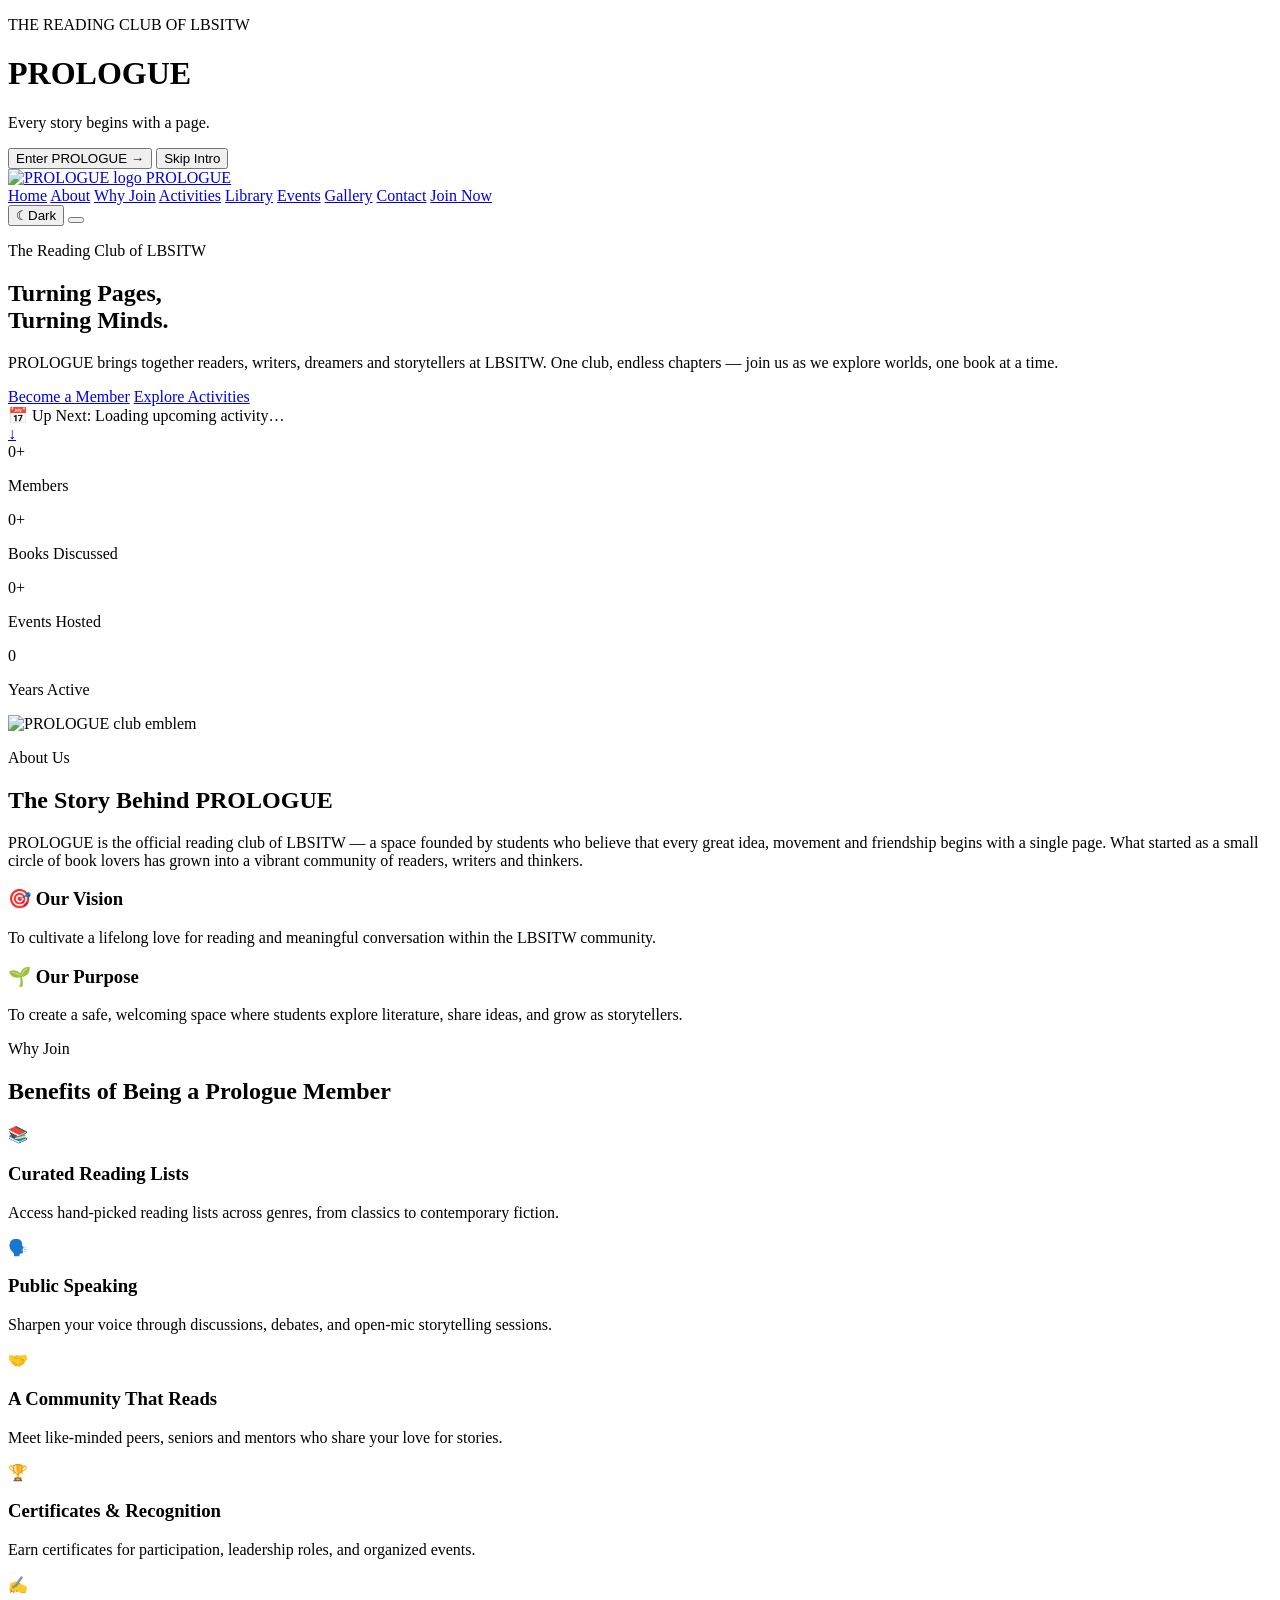
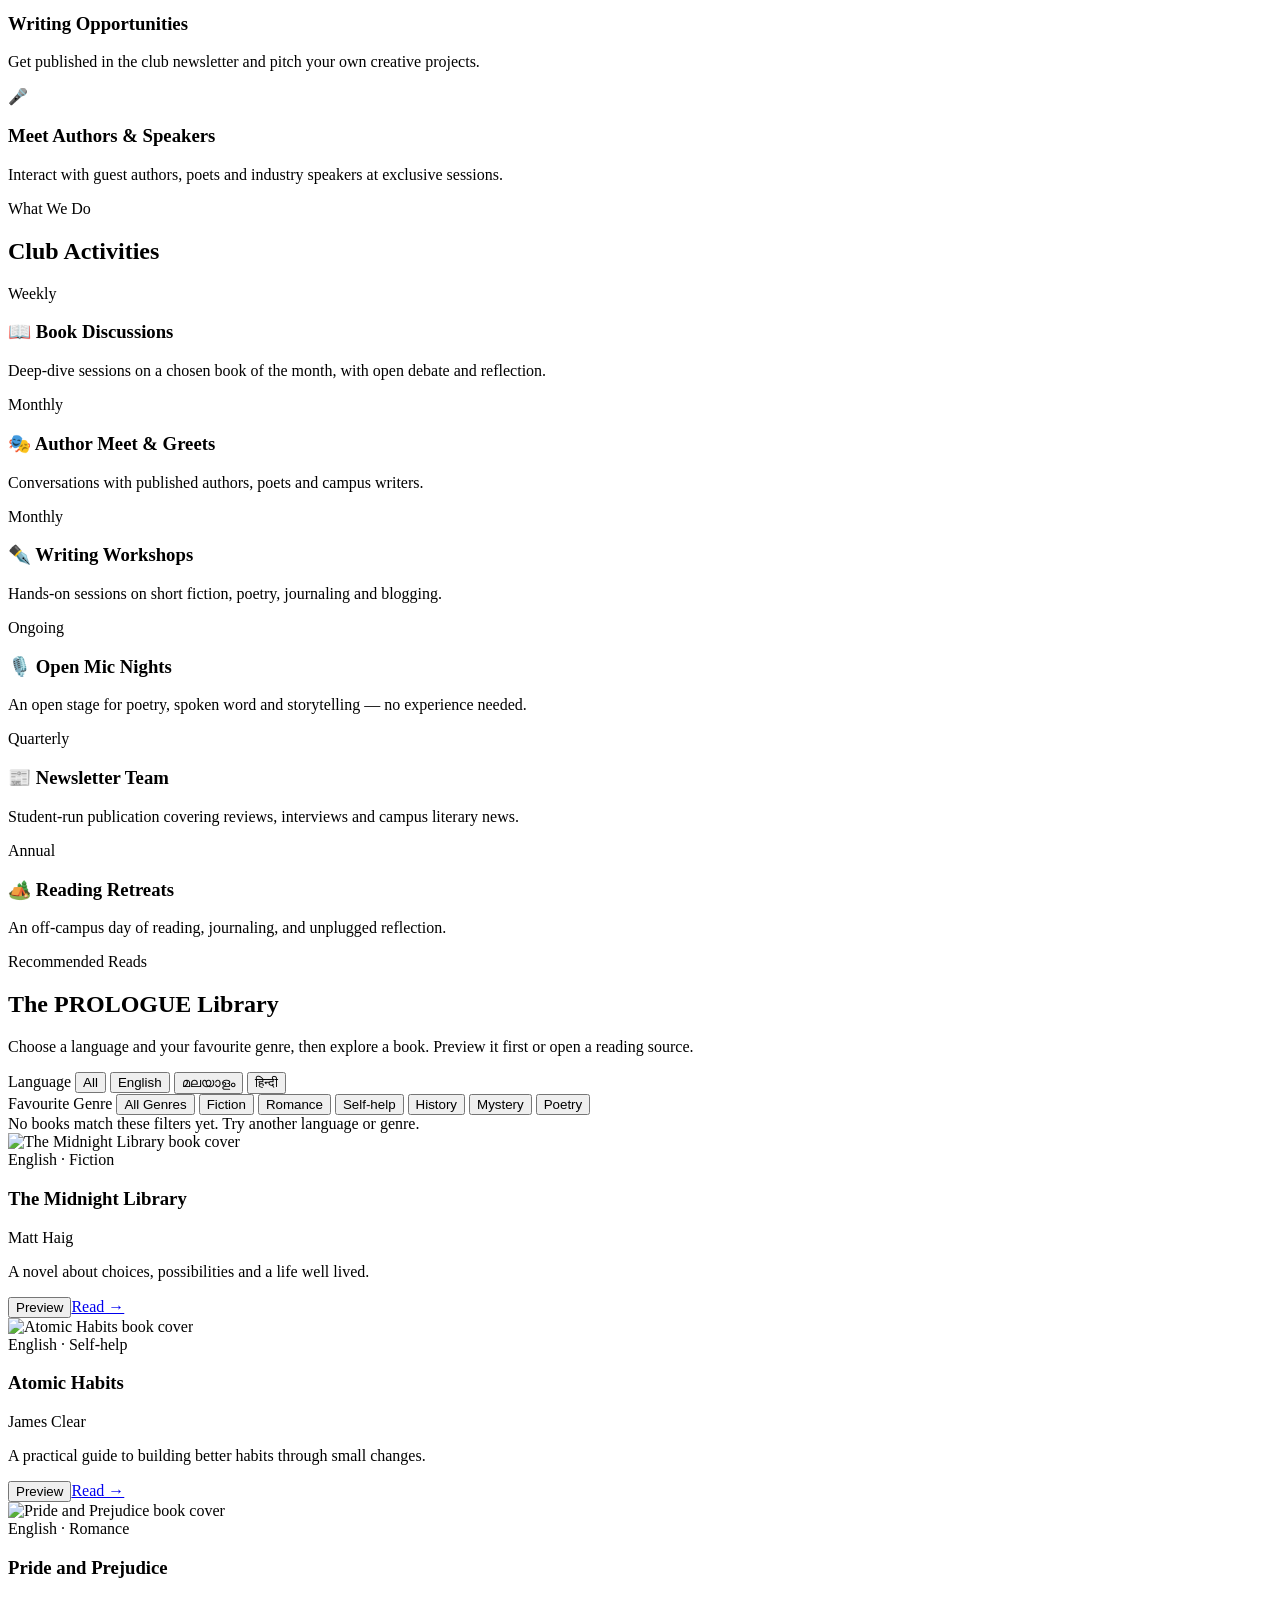
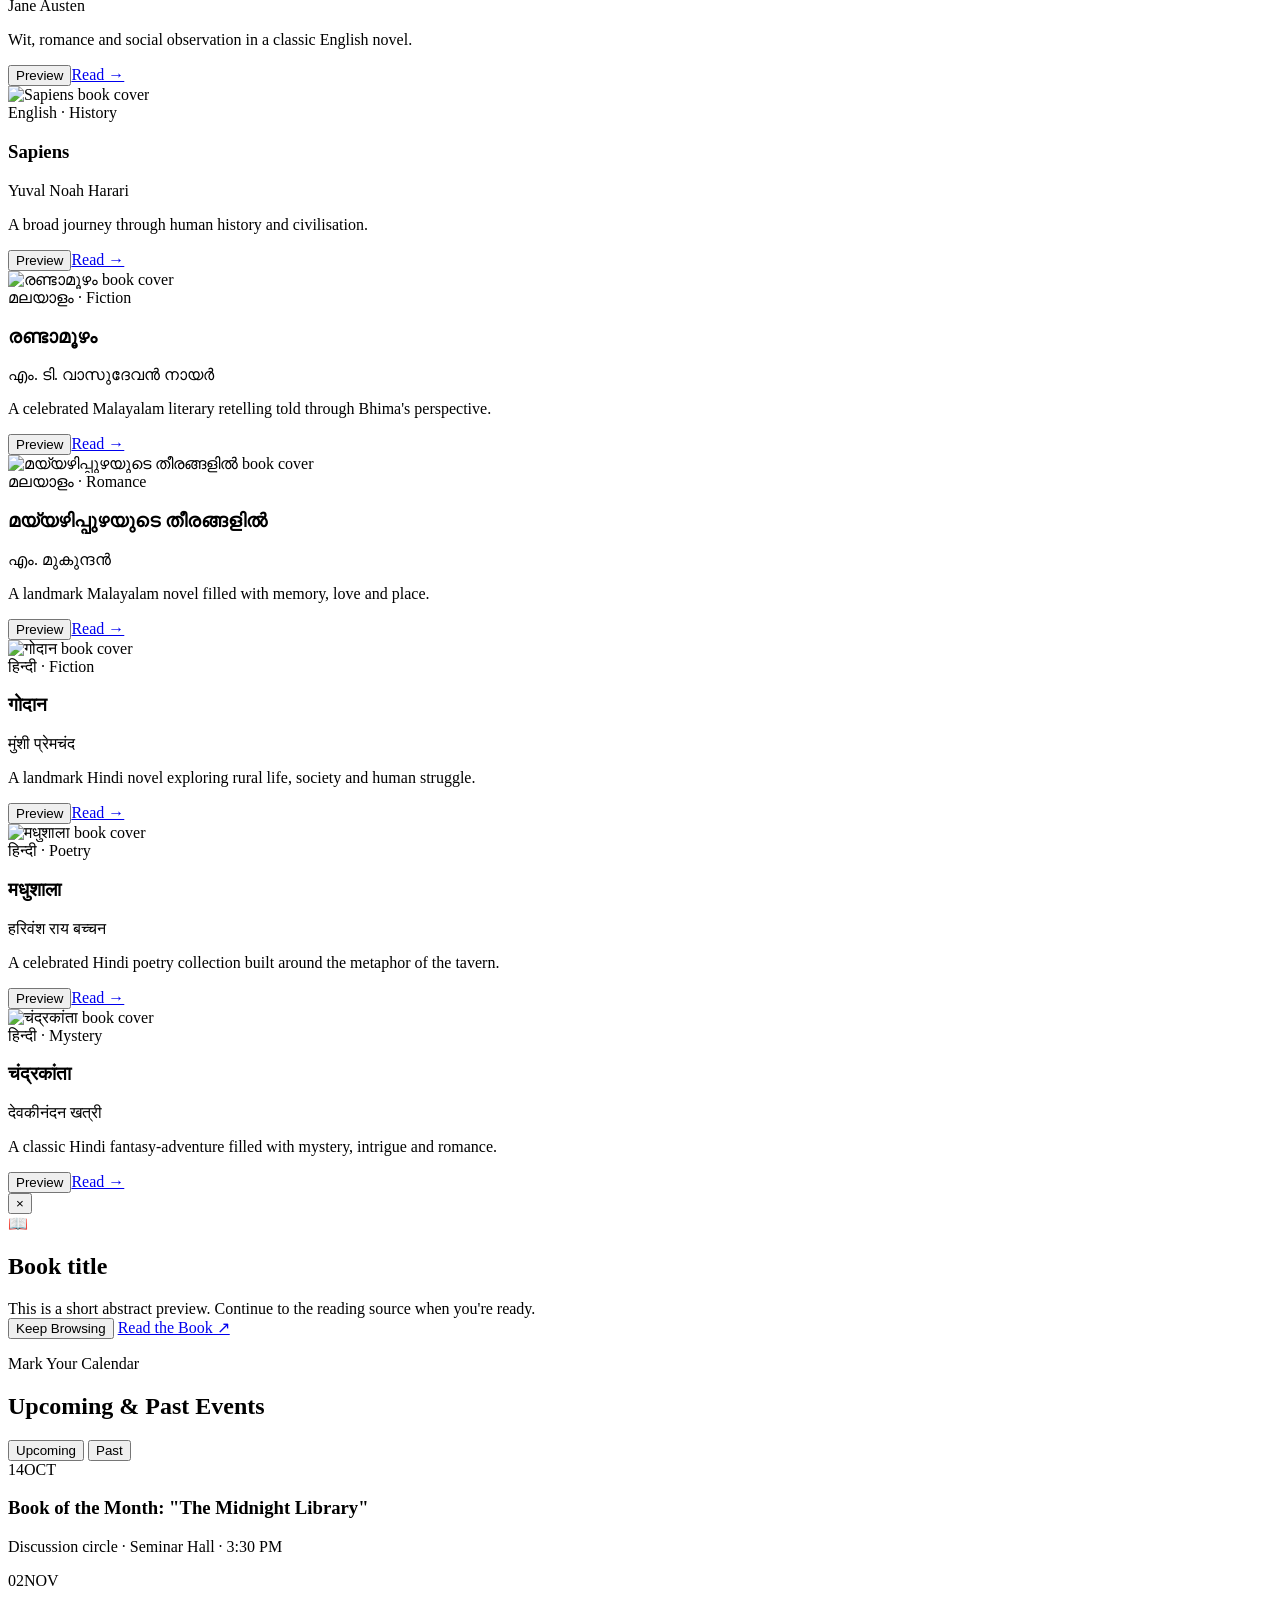
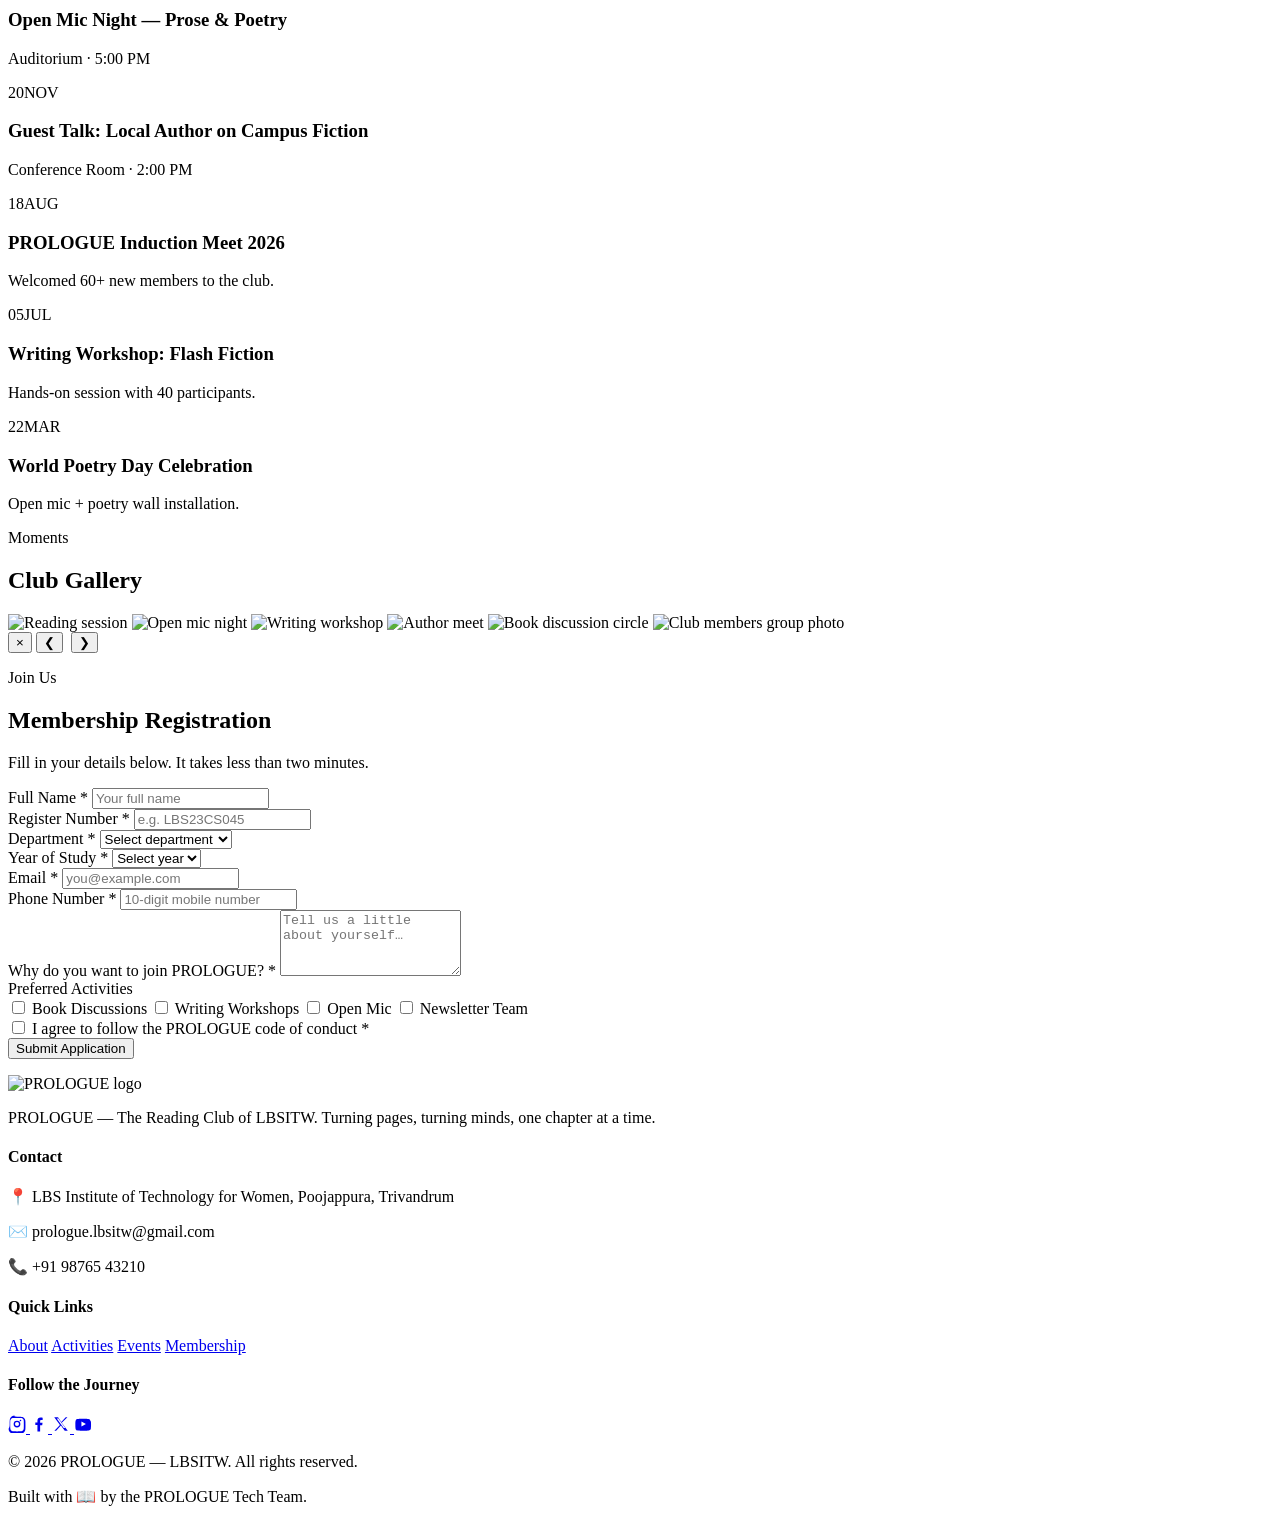
==== index.html @ 1ce7f7b8 "Add files via upload" ====
<!DOCTYPE html>
<html lang="en">
<head>
<meta charset="UTF-8" />
<meta name="viewport" content="width=device-width, initial-scale=1.0" />
<title>PROLOGUE — The Reading Club of LBSITW</title>
<meta name="description" content="PROLOGUE is the official reading club of LBSITW. Discover activities, events, and become a member." />

<link rel="icon" href="assets/logo.jpeg" type="image/jpeg" />
<link rel="preconnect" href="https://fonts.googleapis.com">
<link rel="preconnect" href="https://fonts.gstatic.com" crossorigin>
<link href="https://fonts.googleapis.com/css2?family=Playfair+Display:wght@500;600;700;800&family=Inter:wght@400;500;600;700&display=swap" rel="stylesheet">

<link rel="stylesheet" href="css/style.css" />
</head>
<body>
<!-- ============ PROLOGUE INTRO ============ -->
<div class="intro-screen" id="introScreen">
  <div class="intro-book" aria-hidden="true"><span></span></div>
  <p class="intro-kicker">THE READING CLUB OF LBSITW</p>
  <h1>PROLOGUE</h1>
  <p class="intro-line">Every story begins with a page.</p>
  <div class="intro-actions">
    <button class="intro-enter" id="enterPrologue">Enter PROLOGUE <span>→</span></button>
    <button class="intro-skip" id="skipIntro">Skip Intro</button>
  </div>
  <div class="intro-progress"><span></span></div>
</div>


<!-- ============ HEADER / NAV ============ -->
<header class="site-header" id="siteHeader">
  <div class="nav-inner container">
    <a href="#home" class="brand">
      <img src="assets/logo.jpeg" alt="PROLOGUE logo" class="brand-logo" />
      <span class="brand-text">PROLOGUE</span>
    </a>

    <nav class="main-nav" id="mainNav">
      <a href="#home" class="nav-link">Home</a>
      <a href="#about" class="nav-link">About</a>
      <a href="#why-join" class="nav-link">Why Join</a>
      <a href="#activities" class="nav-link">Activities</a>
      <a href="#library" class="nav-link">Library</a>
      <a href="#events" class="nav-link">Events</a>
      <a href="#gallery" class="nav-link">Gallery</a>
      <a href="#contact" class="nav-link">Contact</a>
      <a href="#membership" class="nav-link btn btn-small">Join Now</a>
    </nav>

    <button class="theme-toggle" id="themeToggle" type="button" aria-label="Switch to dark mode" title="Toggle dark mode"><span>☾</span><span class="theme-label">Dark</span></button>

    <button class="hamburger" id="hamburgerBtn" aria-label="Toggle navigation menu" aria-expanded="false">
      <span></span><span></span><span></span>
    </button>
  </div>
</header>

<!-- ============ HOME / HERO ============ -->
<section id="home" class="hero">
  <div class="hero-bg" aria-hidden="true"></div>
  <div class="container hero-content">
    <p class="eyebrow">The Reading Club of LBSITW</p>
    <h1>Turning Pages,<br>Turning <span class="accent">Minds.</span></h1>
    <p class="hero-sub">
      PROLOGUE brings together readers, writers, dreamers and storytellers at LBSITW.
      One club, endless chapters — join us as we explore worlds, one book at a time.
    </p>
    <div class="hero-actions">
      <a href="#membership" class="btn btn-primary">Become a Member</a>
      <a href="#activities" class="btn btn-outline">Explore Activities</a>
    </div>

    <div class="hero-ticker">
      <span class="ticker-label">📅 Up Next:</span>
      <span id="tickerText">Loading upcoming activity…</span>
    </div>
  </div>
  <a href="#about" class="scroll-cue" aria-label="Scroll down">↓</a>
</section>

<!-- ============ STATS STRIP ============ -->
<section class="stats-strip">
  <div class="container stats-grid">
    <div class="stat">
      <span class="stat-number" data-target="120">0</span><span class="stat-suffix">+</span>
      <p>Members</p>
    </div>
    <div class="stat">
      <span class="stat-number" data-target="45">0</span><span class="stat-suffix">+</span>
      <p>Books Discussed</p>
    </div>
    <div class="stat">
      <span class="stat-number" data-target="18">0</span><span class="stat-suffix">+</span>
      <p>Events Hosted</p>
    </div>
    <div class="stat">
      <span class="stat-number" data-target="3">0</span>
      <p>Years Active</p>
    </div>
  </div>
</section>

<!-- ============ ABOUT ============ -->
<section id="about" class="section">
  <div class="container about-grid">
    <div class="about-media">
      <img src="assets/logo.jpeg" alt="PROLOGUE club emblem" />
    </div>
    <div class="about-text">
      <p class="section-label">About Us</p>
      <h2>The Story Behind <span class="accent">PROLOGUE</span></h2>
      <p>
        PROLOGUE is the official reading club of LBSITW — a space founded by
        students who believe that every great idea, movement and friendship
        begins with a single page. What started as a small circle of book
        lovers has grown into a vibrant community of readers, writers and thinkers.
      </p>

      <div class="vm-cards">
        <div class="vm-card">
          <h3>🎯 Our Vision</h3>
          <p>To cultivate a lifelong love for reading and meaningful conversation within the LBSITW community.</p>
        </div>
        <div class="vm-card">
          <h3>🌱 Our Purpose</h3>
          <p>To create a safe, welcoming space where students explore literature, share ideas, and grow as storytellers.</p>
        </div>
      </div>
    </div>
  </div>
</section>

<!-- ============ WHY JOIN ============ -->
<section id="why-join" class="section section-alt">
  <div class="container">
    <p class="section-label center">Why Join</p>
    <h2 class="center">Benefits of Being a <span class="accent">Prologue Member</span></h2>

    <div class="benefits-grid">
      <div class="benefit-card">
        <div class="benefit-icon">📚</div>
        <h3>Curated Reading Lists</h3>
        <p>Access hand-picked reading lists across genres, from classics to contemporary fiction.</p>
      </div>
      <div class="benefit-card">
        <div class="benefit-icon">🗣️</div>
        <h3>Public Speaking</h3>
        <p>Sharpen your voice through discussions, debates, and open-mic storytelling sessions.</p>
      </div>
      <div class="benefit-card">
        <div class="benefit-icon">🤝</div>
        <h3>A Community That Reads</h3>
        <p>Meet like-minded peers, seniors and mentors who share your love for stories.</p>
      </div>
      <div class="benefit-card">
        <div class="benefit-icon">🏆</div>
        <h3>Certificates &amp; Recognition</h3>
        <p>Earn certificates for participation, leadership roles, and organized events.</p>
      </div>
      <div class="benefit-card">
        <div class="benefit-icon">✍️</div>
        <h3>Writing Opportunities</h3>
        <p>Get published in the club newsletter and pitch your own creative projects.</p>
      </div>
      <div class="benefit-card">
        <div class="benefit-icon">🎤</div>
        <h3>Meet Authors &amp; Speakers</h3>
        <p>Interact with guest authors, poets and industry speakers at exclusive sessions.</p>
      </div>
    </div>
  </div>
</section>

<!-- ============ ACTIVITIES ============ -->
<section id="activities" class="section">
  <div class="container">
    <p class="section-label center">What We Do</p>
    <h2 class="center">Club <span class="accent">Activities</span></h2>

    <div class="activities-grid">
      <div class="activity-card">
        <span class="activity-tag">Weekly</span>
        <h3>📖 Book Discussions</h3>
        <p>Deep-dive sessions on a chosen book of the month, with open debate and reflection.</p>
      </div>
      <div class="activity-card">
        <span class="activity-tag">Monthly</span>
        <h3>🎭 Author Meet & Greets</h3>
        <p>Conversations with published authors, poets and campus writers.</p>
      </div>
      <div class="activity-card">
        <span class="activity-tag">Monthly</span>
        <h3>✒️ Writing Workshops</h3>
        <p>Hands-on sessions on short fiction, poetry, journaling and blogging.</p>
      </div>
      <div class="activity-card">
        <span class="activity-tag">Ongoing</span>
        <h3>🎙️ Open Mic Nights</h3>
        <p>An open stage for poetry, spoken word and storytelling — no experience needed.</p>
      </div>
      <div class="activity-card">
        <span class="activity-tag">Quarterly</span>
        <h3>📰 Newsletter Team</h3>
        <p>Student-run publication covering reviews, interviews and campus literary news.</p>
      </div>
      <div class="activity-card">
        <span class="activity-tag">Annual</span>
        <h3>🏕️ Reading Retreats</h3>
        <p>An off-campus day of reading, journaling, and unplugged reflection.</p>
      </div>
    </div>
  </div>
</section>

<!-- ============ LIBRARY ============ -->
<section id="library" class="section section-alt">
  <div class="container">
    <p class="section-label center">Recommended Reads</p>
    <h2 class="center">The PROLOGUE <span class="accent">Library</span></h2>
    <p class="center form-intro">Choose a language and your favourite genre, then explore a book. Preview it first or open a reading source.</p>

    <div class="library-filters" aria-label="Library filters">
      <div class="filter-group">
        <span class="filter-title">Language</span>
        <button class="filter-btn active" data-filter-group="language" data-filter="all">All</button>
        <button class="filter-btn" data-filter-group="language" data-filter="english">English</button>
        <button class="filter-btn" data-filter-group="language" data-filter="malayalam">മലയാളം</button>
        <button class="filter-btn" data-filter-group="language" data-filter="hindi">हिन्दी</button>
      </div>
      <div class="filter-group">
        <span class="filter-title">Favourite Genre</span>
        <button class="filter-btn active" data-filter-group="genre" data-filter="all">All Genres</button>
        <button class="filter-btn" data-filter-group="genre" data-filter="fiction">Fiction</button>
        <button class="filter-btn" data-filter-group="genre" data-filter="romance">Romance</button>
        <button class="filter-btn" data-filter-group="genre" data-filter="self-help">Self-help</button>
        <button class="filter-btn" data-filter-group="genre" data-filter="history">History</button>
        <button class="filter-btn" data-filter-group="genre" data-filter="mystery">Mystery</button>
        <button class="filter-btn" data-filter-group="genre" data-filter="poetry">Poetry</button>
      </div>
    </div>

    <div class="library-empty" id="libraryEmpty">No books match these filters yet. Try another language or genre.</div>

    <div class="library-grid" id="libraryGrid">
      <article class="book-card" data-language="english" data-genre="fiction">
        <div class="book-cover"><img src="assets/books/midnight-library.svg" alt="The Midnight Library book cover"></div><span class="book-tag">English · Fiction</span>
        <h3>The Midnight Library</h3><p class="book-author">Matt Haig</p>
        <p class="book-blurb">A novel about choices, possibilities and a life well lived.</p>
        <div class="book-actions"><button type="button" class="book-btn preview" data-preview data-read-url="https://books.google.com/books?q=intitle:The+Midnight+Library+inauthor:Matt+Haig">Preview</button><a href="https://openlibrary.org/search?q=The+Midnight+Library+Matt+Haig" target="_blank" rel="noopener" class="book-btn read">Read →</a></div>
      </article>
      <article class="book-card" data-language="english" data-genre="self-help">
        <div class="book-cover"><img src="assets/books/atomic-habits.svg" alt="Atomic Habits book cover"></div><span class="book-tag">English · Self-help</span>
        <h3>Atomic Habits</h3><p class="book-author">James Clear</p>
        <p class="book-blurb">A practical guide to building better habits through small changes.</p>
        <div class="book-actions"><button type="button" class="book-btn preview" data-preview data-read-url="https://books.google.com/books?q=intitle:Atomic+Habits+inauthor:James+Clear">Preview</button><a href="https://openlibrary.org/search?q=Atomic+Habits+James+Clear" target="_blank" rel="noopener" class="book-btn read">Read →</a></div>
      </article>
      <article class="book-card" data-language="english" data-genre="romance">
        <div class="book-cover"><img src="assets/books/pride-prejudice.svg" alt="Pride and Prejudice book cover"></div><span class="book-tag">English · Romance</span>
        <h3>Pride and Prejudice</h3><p class="book-author">Jane Austen</p>
        <p class="book-blurb">Wit, romance and social observation in a classic English novel.</p>
        <div class="book-actions"><button type="button" class="book-btn preview" data-preview data-read-url="https://books.google.com/books?q=intitle:Pride+and+Prejudice+inauthor:Jane+Austen">Preview</button><a href="https://openlibrary.org/search?q=Pride+and+Prejudice+Jane+Austen" target="_blank" rel="noopener" class="book-btn read">Read →</a></div>
      </article>
      <article class="book-card" data-language="english" data-genre="history">
        <div class="book-cover"><img src="assets/books/sapiens.svg" alt="Sapiens book cover"></div><span class="book-tag">English · History</span>
        <h3>Sapiens</h3><p class="book-author">Yuval Noah Harari</p>
        <p class="book-blurb">A broad journey through human history and civilisation.</p>
        <div class="book-actions"><button type="button" class="book-btn preview" data-preview data-read-url="https://books.google.com/books?q=intitle:Sapiens+inauthor:Yuval+Noah+Harari">Preview</button><a href="https://openlibrary.org/search?q=Sapiens+Yuval+Noah+Harari" target="_blank" rel="noopener" class="book-btn read">Read →</a></div>
      </article>
      <article class="book-card" data-language="malayalam" data-genre="fiction">
        <div class="book-cover"><img src="assets/books/randamoozham.svg" alt="രണ്ടാമൂഴം book cover"></div><span class="book-tag">മലയാളം · Fiction</span>
        <h3>രണ്ടാമൂഴം</h3><p class="book-author">എം. ടി. വാസുദേവൻ നായർ</p>
        <p class="book-blurb">A celebrated Malayalam literary retelling told through Bhima's perspective.</p>
        <div class="book-actions"><button type="button" class="book-btn preview" data-preview data-read-url="https://books.google.com/books?q=intitle:%E0%B4%B0%E0%B4%A3%E0%B5%8D%E0%B4%9F%E0%B4%BE%E0%B4%AE%E0%B5%82%E0%B4%B4%E0%B4%82">Preview</button><a href="https://openlibrary.org/search?q=%E0%B4%B0%E0%B4%A3%E0%B5%8D%E0%B4%9F%E0%B4%BE%E0%B4%AE%E0%B5%82%E0%B4%B4%E0%B4%82" target="_blank" rel="noopener" class="book-btn read">Read →</a></div>
      </article>
      <article class="book-card" data-language="malayalam" data-genre="romance">
        <div class="book-cover"><img src="assets/books/mayyazhi.svg" alt="മയ്യഴിപ്പുഴയുടെ തീരങ്ങളിൽ book cover"></div><span class="book-tag">മലയാളം · Romance</span>
        <h3>മയ്യഴിപ്പുഴയുടെ തീരങ്ങളിൽ</h3><p class="book-author">എം. മുകുന്ദൻ</p>
        <p class="book-blurb">A landmark Malayalam novel filled with memory, love and place.</p>
        <div class="book-actions"><button type="button" class="book-btn preview" data-preview data-read-url="https://books.google.com/books?q=intitle:%E0%B4%AE%E0%B4%AF%E0%B5%8D%E0%B4%AF%E0%B4%B4%E0%B4%BF%E0%B4%AA%E0%B5%8D%E0%B4%AA%E0%B5%81%E0%B4%B4%E0%B4%AF%E0%B5%81%E0%B4%9F%E0%B5%86+%E0%B4%A4%E0%B5%80%E0%B4%B0%E0%B4%99%E0%B5%8D%E0%B4%99%E0%B4%B3%E0%B4%BF%E0%B5%BD">Preview</button><a href="https://openlibrary.org/search?q=%E0%B4%AE%E0%B4%AF%E0%B5%8D%E0%B4%AF%E0%B4%B4%E0%B4%BF%E0%B4%AA%E0%B5%8D%E0%B4%AA%E0%B5%81%E0%B4%B4%E0%B4%AF%E0%B5%81%E0%B4%9F%E0%B5%86+%E0%B4%A4%E0%B5%80%E0%B4%B0%E0%B4%99%E0%B5%8D%E0%B4%99%E0%B4%B3%E0%B4%BF%E0%B5%BD" target="_blank" rel="noopener" class="book-btn read">Read →</a></div>
      </article>
      <article class="book-card" data-language="hindi" data-genre="fiction">
        <div class="book-cover"><img src="assets/books/godaan.svg" alt="गोदान book cover"></div><span class="book-tag">हिन्दी · Fiction</span>
        <h3>गोदान</h3><p class="book-author">मुंशी प्रेमचंद</p>
        <p class="book-blurb">A landmark Hindi novel exploring rural life, society and human struggle.</p>
        <div class="book-actions"><button type="button" class="book-btn preview" data-preview data-read-url="https://books.google.com/books?q=intitle:%E0%A4%97%E0%A5%8B%E0%A4%A6%E0%A4%BE%E0%A4%A8+inauthor:%E0%A4%AA%E0%A5%8D%E0%A4%B0%E0%A5%87%E0%A4%AE%E0%A4%9A%E0%A4%82%E0%A4%A6">Preview</button><a href="https://openlibrary.org/search?q=%E0%A4%97%E0%A5%8B%E0%A4%A6%E0%A4%BE%E0%A4%A8+Premchand" target="_blank" rel="noopener" class="book-btn read">Read →</a></div>
      </article>
      <article class="book-card" data-language="hindi" data-genre="poetry">
        <div class="book-cover"><img src="assets/books/madhushala.svg" alt="मधुशाला book cover"></div><span class="book-tag">हिन्दी · Poetry</span>
        <h3>मधुशाला</h3><p class="book-author">हरिवंश राय बच्चन</p>
        <p class="book-blurb">A celebrated Hindi poetry collection built around the metaphor of the tavern.</p>
        <div class="book-actions"><button type="button" class="book-btn preview" data-preview data-read-url="https://books.google.com/books?q=intitle:%E0%A4%AE%E0%A4%A7%E0%A5%81%E0%A4%B6%E0%A4%BE%E0%A4%B2%E0%A4%BE">Preview</button><a href="https://openlibrary.org/search?q=%E0%A4%AE%E0%A4%A7%E0%A5%81%E0%A4%B6%E0%A4%BE%E0%A4%B2%E0%A4%BE" target="_blank" rel="noopener" class="book-btn read">Read →</a></div>
      </article>
      <article class="book-card" data-language="hindi" data-genre="mystery">
        <div class="book-cover"><img src="assets/books/chandrakanta.svg" alt="चंद्रकांता book cover"></div><span class="book-tag">हिन्दी · Mystery</span>
        <h3>चंद्रकांता</h3><p class="book-author">देवकीनंदन खत्री</p>
        <p class="book-blurb">A classic Hindi fantasy-adventure filled with mystery, intrigue and romance.</p>
        <div class="book-actions"><button type="button" class="book-btn preview" data-preview data-read-url="https://books.google.com/books?q=intitle:%E0%A4%9A%E0%A4%82%E0%A4%A6%E0%A5%8D%E0%A4%B0%E0%A4%95%E0%A4%BE%E0%A4%82%E0%A4%A4%E0%A4%BE">Preview</button><a href="https://openlibrary.org/search?q=%E0%A4%9A%E0%A4%82%E0%A4%A6%E0%A5%8D%E0%A4%B0%E0%A4%95%E0%A4%BE%E0%A4%82%E0%A4%A4%E0%A4%BE" target="_blank" rel="noopener" class="book-btn read">Read →</a></div>
      </article>
    </div>
  </div>
</section>

<!-- ============ BOOK PREVIEW MODAL ============ -->
<div class="book-preview-modal" id="bookPreviewModal" aria-hidden="true">
  <div class="preview-backdrop" data-close-preview></div>
  <article class="preview-dialog" role="dialog" aria-modal="true" aria-labelledby="previewTitle">
    <button class="preview-close" id="previewClose" aria-label="Close preview">×</button>
    <div class="preview-book-art" id="previewBookArt">📖</div>
    <div class="preview-content">
      <span class="preview-meta" id="previewMeta"></span>
      <h2 id="previewTitle">Book title</h2>
      <p class="preview-author" id="previewAuthor"></p>
      <p class="preview-summary" id="previewSummary"></p>
      <div class="preview-note">This is a short abstract preview. Continue to the reading source when you're ready.</div>
      <div class="preview-actions">
        <button class="preview-continue" data-close-preview>Keep Browsing</button>
        <a class="preview-read" id="previewRead" href="#" target="_blank" rel="noopener">Read the Book ↗</a>
      </div>
    </div>
  </article>
</div>

<!-- ============ EVENTS ============ -->
<section id="events" class="section">
  <div class="container">
    <p class="section-label center">Mark Your Calendar</p>
    <h2 class="center">Upcoming &amp; Past <span class="accent">Events</span></h2>

    <div class="tabs">
      <button class="tab-btn active" data-tab="upcoming">Upcoming</button>
      <button class="tab-btn" data-tab="past">Past</button>
    </div>

    <div class="tab-panel active" id="upcoming">
      <div class="event-card">
        <div class="event-date"><span>14</span>OCT</div>
        <div class="event-info">
          <h3>Book of the Month: "The Midnight Library"</h3>
          <p>Discussion circle · Seminar Hall · 3:30 PM</p>
        </div>
      </div>
      <div class="event-card">
        <div class="event-date"><span>02</span>NOV</div>
        <div class="event-info">
          <h3>Open Mic Night — Prose &amp; Poetry</h3>
          <p>Auditorium · 5:00 PM</p>
        </div>
      </div>
      <div class="event-card">
        <div class="event-date"><span>20</span>NOV</div>
        <div class="event-info">
          <h3>Guest Talk: Local Author on Campus Fiction</h3>
          <p>Conference Room · 2:00 PM</p>
        </div>
      </div>
    </div>

    <div class="tab-panel" id="past">
      <div class="event-card">
        <div class="event-date"><span>18</span>AUG</div>
        <div class="event-info">
          <h3>PROLOGUE Induction Meet 2026</h3>
          <p>Welcomed 60+ new members to the club.</p>
        </div>
      </div>
      <div class="event-card">
        <div class="event-date"><span>05</span>JUL</div>
        <div class="event-info">
          <h3>Writing Workshop: Flash Fiction</h3>
          <p>Hands-on session with 40 participants.</p>
        </div>
      </div>
      <div class="event-card">
        <div class="event-date"><span>22</span>MAR</div>
        <div class="event-info">
          <h3>World Poetry Day Celebration</h3>
          <p>Open mic + poetry wall installation.</p>
        </div>
      </div>
    </div>
  </div>
</section>

<!-- ============ GALLERY ============ -->
<section id="gallery" class="section section-alt">
  <div class="container">
    <p class="section-label center">Moments</p>
    <h2 class="center">Club <span class="accent">Gallery</span></h2>

    <div class="gallery-grid" id="galleryGrid">
      <img src="https://picsum.photos/id/24/600/450" alt="Reading session" data-index="0" />
      <img src="https://picsum.photos/id/28/600/450" alt="Open mic night" data-index="1" />
      <img src="https://picsum.photos/id/36/600/450" alt="Writing workshop" data-index="2" />
      <img src="https://picsum.photos/id/48/600/450" alt="Author meet" data-index="3" />
      <img src="https://picsum.photos/id/60/600/450" alt="Book discussion circle" data-index="4" />
      <img src="https://picsum.photos/id/96/600/450" alt="Club members group photo" data-index="5" />
    </div>
  </div>
</section>

<!-- Lightbox -->
<div class="lightbox" id="lightbox">
  <button class="lightbox-close" id="lightboxClose" aria-label="Close">&times;</button>
  <button class="lightbox-nav prev" id="lightboxPrev" aria-label="Previous image">&#10094;</button>
  <img src="" alt="" id="lightboxImg" />
  <button class="lightbox-nav next" id="lightboxNext" aria-label="Next image">&#10095;</button>
</div>

<!-- ============ MEMBERSHIP REGISTRATION ============ -->
<section id="membership" class="section">
  <div class="container form-wrap">
    <p class="section-label center">Join Us</p>
    <h2 class="center">Membership <span class="accent">Registration</span></h2>
    <p class="center form-intro">Fill in your details below. It takes less than two minutes.</p>

    <form id="membershipForm" novalidate>
      <div class="form-grid">
        <div class="form-group">
          <label for="fullName">Full Name *</label>
          <input type="text" id="fullName" name="fullName" placeholder="Your full name" />
          <span class="error-msg" id="err-fullName"></span>
        </div>

        <div class="form-group">
          <label for="regNo">Register Number *</label>
          <input type="text" id="regNo" name="regNo" placeholder="e.g. LBS23CS045" />
          <span class="error-msg" id="err-regNo"></span>
        </div>

        <div class="form-group">
          <label for="department">Department *</label>
          <select id="department" name="department">
            <option value="">Select department</option>
            <option>Computer Science</option>
            <option>Electronics</option>
            <option>Mechanical</option>
            <option>Civil</option>
            <option>Electrical</option>
            <option>Other</option>
          </select>
          <span class="error-msg" id="err-department"></span>
        </div>

        <div class="form-group">
          <label for="year">Year of Study *</label>
          <select id="year" name="year">
            <option value="">Select year</option>
            <option>1st Year</option>
            <option>2nd Year</option>
            <option>3rd Year</option>
            <option>4th Year</option>
          </select>
          <span class="error-msg" id="err-year"></span>
        </div>

        <div class="form-group">
          <label for="email">Email *</label>
          <input type="email" id="email" name="email" placeholder="you@example.com" />
          <span class="error-msg" id="err-email"></span>
        </div>

        <div class="form-group">
          <label for="phone">Phone Number *</label>
          <input type="tel" id="phone" name="phone" placeholder="10-digit mobile number" />
          <span class="error-msg" id="err-phone"></span>
        </div>
      </div>

      <div class="form-group full-width">
        <label for="why">Why do you want to join PROLOGUE? *</label>
        <textarea id="why" name="why" rows="4" placeholder="Tell us a little about yourself…"></textarea>
        <span class="error-msg" id="err-why"></span>
      </div>

      <div class="form-group full-width">
        <label>Preferred Activities</label>
        <div class="checkbox-row">
          <label><input type="checkbox" name="interest" value="Book Discussions"> Book Discussions</label>
          <label><input type="checkbox" name="interest" value="Writing Workshops"> Writing Workshops</label>
          <label><input type="checkbox" name="interest" value="Open Mic"> Open Mic</label>
          <label><input type="checkbox" name="interest" value="Newsletter"> Newsletter Team</label>
        </div>
      </div>

      <div class="form-group full-width agree-row">
        <label class="agree-label">
          <input type="checkbox" id="agree" name="agree" />
          I agree to follow the PROLOGUE code of conduct *
        </label>
        <span class="error-msg" id="err-agree"></span>
      </div>

      <button type="submit" class="btn btn-primary btn-block">Submit Application</button>

      <p class="form-success" id="formSuccess" role="status"></p>
    </form>
  </div>
</section>

<!-- ============ CONTACT & SOCIALS ============ -->
<footer id="contact" class="footer">
  <div class="container footer-grid">
    <div class="footer-brand">
      <img src="assets/logo.jpeg" alt="PROLOGUE logo" class="footer-logo" />
      <p>PROLOGUE — The Reading Club of LBSITW. Turning pages, turning minds, one chapter at a time.</p>
    </div>

    <div class="footer-col">
      <h4>Contact</h4>
      <p>📍 LBS Institute of Technology for Women, Poojappura, Trivandrum</p>
      <p>✉️ prologue.lbsitw@gmail.com</p>
      <p>📞 +91 98765 43210</p>
    </div>

    <div class="footer-col">
      <h4>Quick Links</h4>
      <a href="#about">About</a>
      <a href="#activities">Activities</a>
      <a href="#events">Events</a>
      <a href="#membership">Membership</a>
    </div>

    <div class="footer-col">
      <h4>Follow the Journey</h4>
      <div class="social-row">
        <a href="#" aria-label="Instagram" class="social-icon">
          <svg viewBox="0 0 24 24" width="18" height="18"><path fill="currentColor" d="M12 2.2c3.2 0 3.6 0 4.8.1 1.2.05 2 .25 2.7.5.7.3 1.3.7 1.9 1.3.6.6 1 1.2 1.3 1.9.25.7.45 1.5.5 2.7.1 1.2.1 1.6.1 4.8s0 3.6-.1 4.8c-.05 1.2-.25 2-.5 2.7-.3.7-.7 1.3-1.3 1.9-.6.6-1.2 1-1.9 1.3-.7.25-1.5.45-2.7.5-1.2.1-1.6.1-4.8.1s-3.6 0-4.8-.1c-1.2-.05-2-.25-2.7-.5-.7-.3-1.3-.7-1.9-1.3-.6-.6-1-1.2-1.3-1.9-.25-.7-.45-1.5-.5-2.7C2.2 15.6 2.2 15.2 2.2 12s0-3.6.1-4.8c.05-1.2.25-2 .5-2.7.3-.7.7-1.3 1.3-1.9.6-.6 1.2-1 1.9-1.3.7-.25 1.5-.45 2.7-.5C8.4 2.2 8.8 2.2 12 2.2zm0 1.8c-3.15 0-3.52 0-4.76.1-1 .04-1.55.22-1.9.35-.48.19-.82.4-1.18.76-.36.36-.57.7-.76 1.18-.14.35-.31.9-.35 1.9C3 9.28 3 9.65 3 12.8s0 3.52.1 4.76c.04 1 .22 1.55.35 1.9.19.48.4.82.76 1.18.36.36.7.57 1.18.76.35.14.9.31 1.9.35 1.24.1 1.61.1 4.76.1s3.52 0 4.76-.1c1-.04 1.55-.22 1.9-.35.48-.19.82-.4 1.18-.76.36-.36.57-.7.76-1.18.14-.35.31-.9.35-1.9.1-1.24.1-1.61.1-4.76s0-3.52-.1-4.76c-.04-1-.22-1.55-.35-1.9a3.17 3.17 0 0 0-.76-1.18 3.17 3.17 0 0 0-1.18-.76c-.35-.14-.9-.31-1.9-.35C15.52 4 15.15 4 12 4zm0 3.5a4.5 4.5 0 1 1 0 9 4.5 4.5 0 0 1 0-9zm0 1.8a2.7 2.7 0 1 0 0 5.4 2.7 2.7 0 0 0 0-5.4zm5.7-2a1.05 1.05 0 1 1-2.1 0 1.05 1.05 0 0 1 2.1 0z"/></svg>
        </a>
        <a href="#" aria-label="Facebook" class="social-icon">
          <svg viewBox="0 0 24 24" width="18" height="18"><path fill="currentColor" d="M13.5 21.9v-8.4h2.8l.4-3.3h-3.2V8.1c0-.95.27-1.6 1.63-1.6h1.74V3.5C16.25 3.4 15.24 3.3 14.06 3.3c-2.46 0-4.14 1.5-4.14 4.26v2.6H7.1v3.3h2.82v8.4h3.58z"/></svg>
        </a>
        <a href="#" aria-label="Twitter / X" class="social-icon">
          <svg viewBox="0 0 24 24" width="18" height="18"><path fill="currentColor" d="M3 3l7.6 10.2L3.2 21h2.3l6.4-6.9L17 21H21l-8-10.7L20.6 3h-2.3l-5.9 6.4L8 3H3zm3.3 1.7h2.1l9.3 12.6h-2.1L6.3 4.7z"/></svg>
        </a>
        <a href="#" aria-label="YouTube" class="social-icon">
          <svg viewBox="0 0 24 24" width="18" height="18"><path fill="currentColor" d="M22 8.4s-.2-1.5-.8-2.2c-.8-.8-1.7-.8-2.1-.9C16.4 5 12 5 12 5s-4.4 0-7.1.3c-.4 0-1.3.1-2.1.9C2.2 6.9 2 8.4 2 8.4S1.8 10.2 1.8 12v1.9c0 1.8.2 3.6.2 3.6s.2 1.5.8 2.2c.8.9 1.9.8 2.4.9 1.7.2 7.3.3 7.3.3s4.4 0 7.1-.3c.4 0 1.3-.1 2.1-.9.6-.7.8-2.2.8-2.2s.2-1.8.2-3.6V12c0-1.8-.2-3.6-.2-3.6zM9.9 15.3V8.7l6 3.3-6 3.3z"/></svg>
        </a>
      </div>
    </div>
  </div>

  <div class="footer-bottom container">
    <p>© 2026 PROLOGUE — LBSITW. All rights reserved.</p>
    <p>Built with 📖 by the PROLOGUE Tech Team.</p>
  </div>
</footer>

<script src="js/script.js"></script>
</body>
</html>
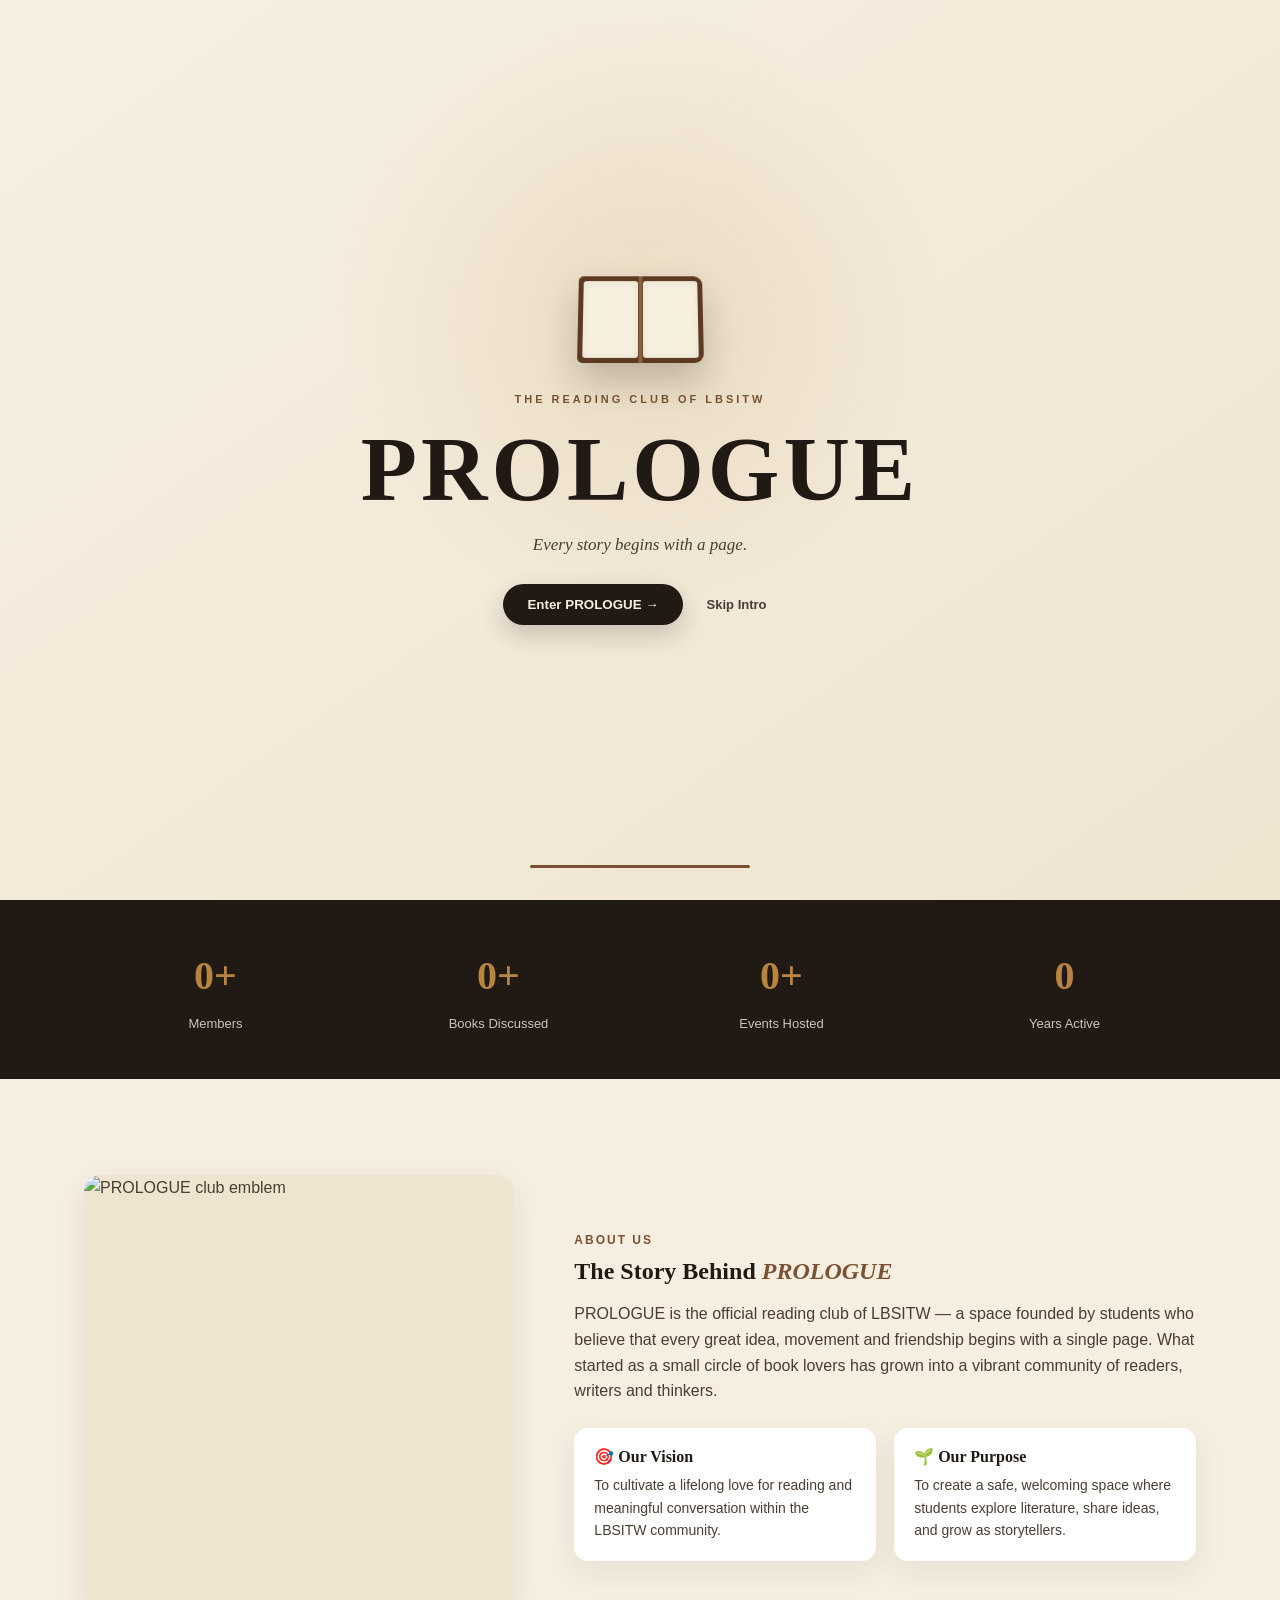
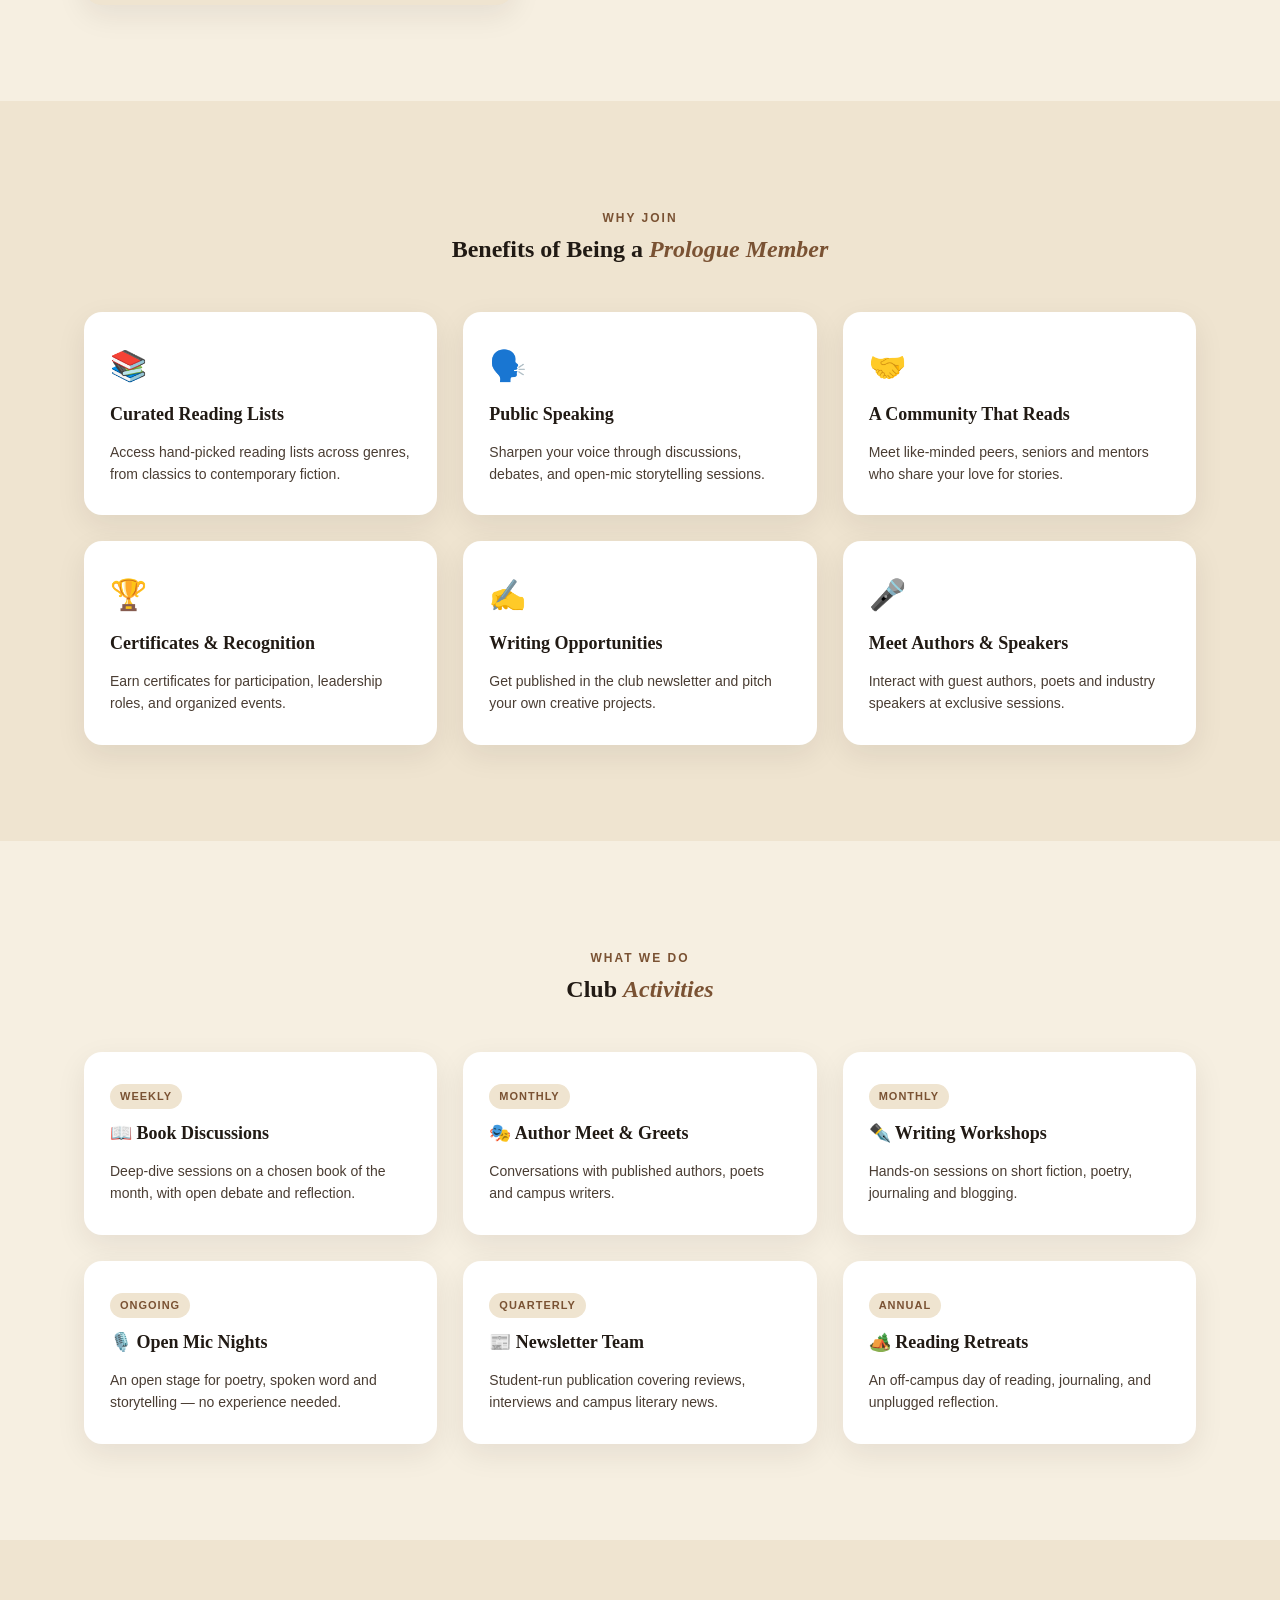
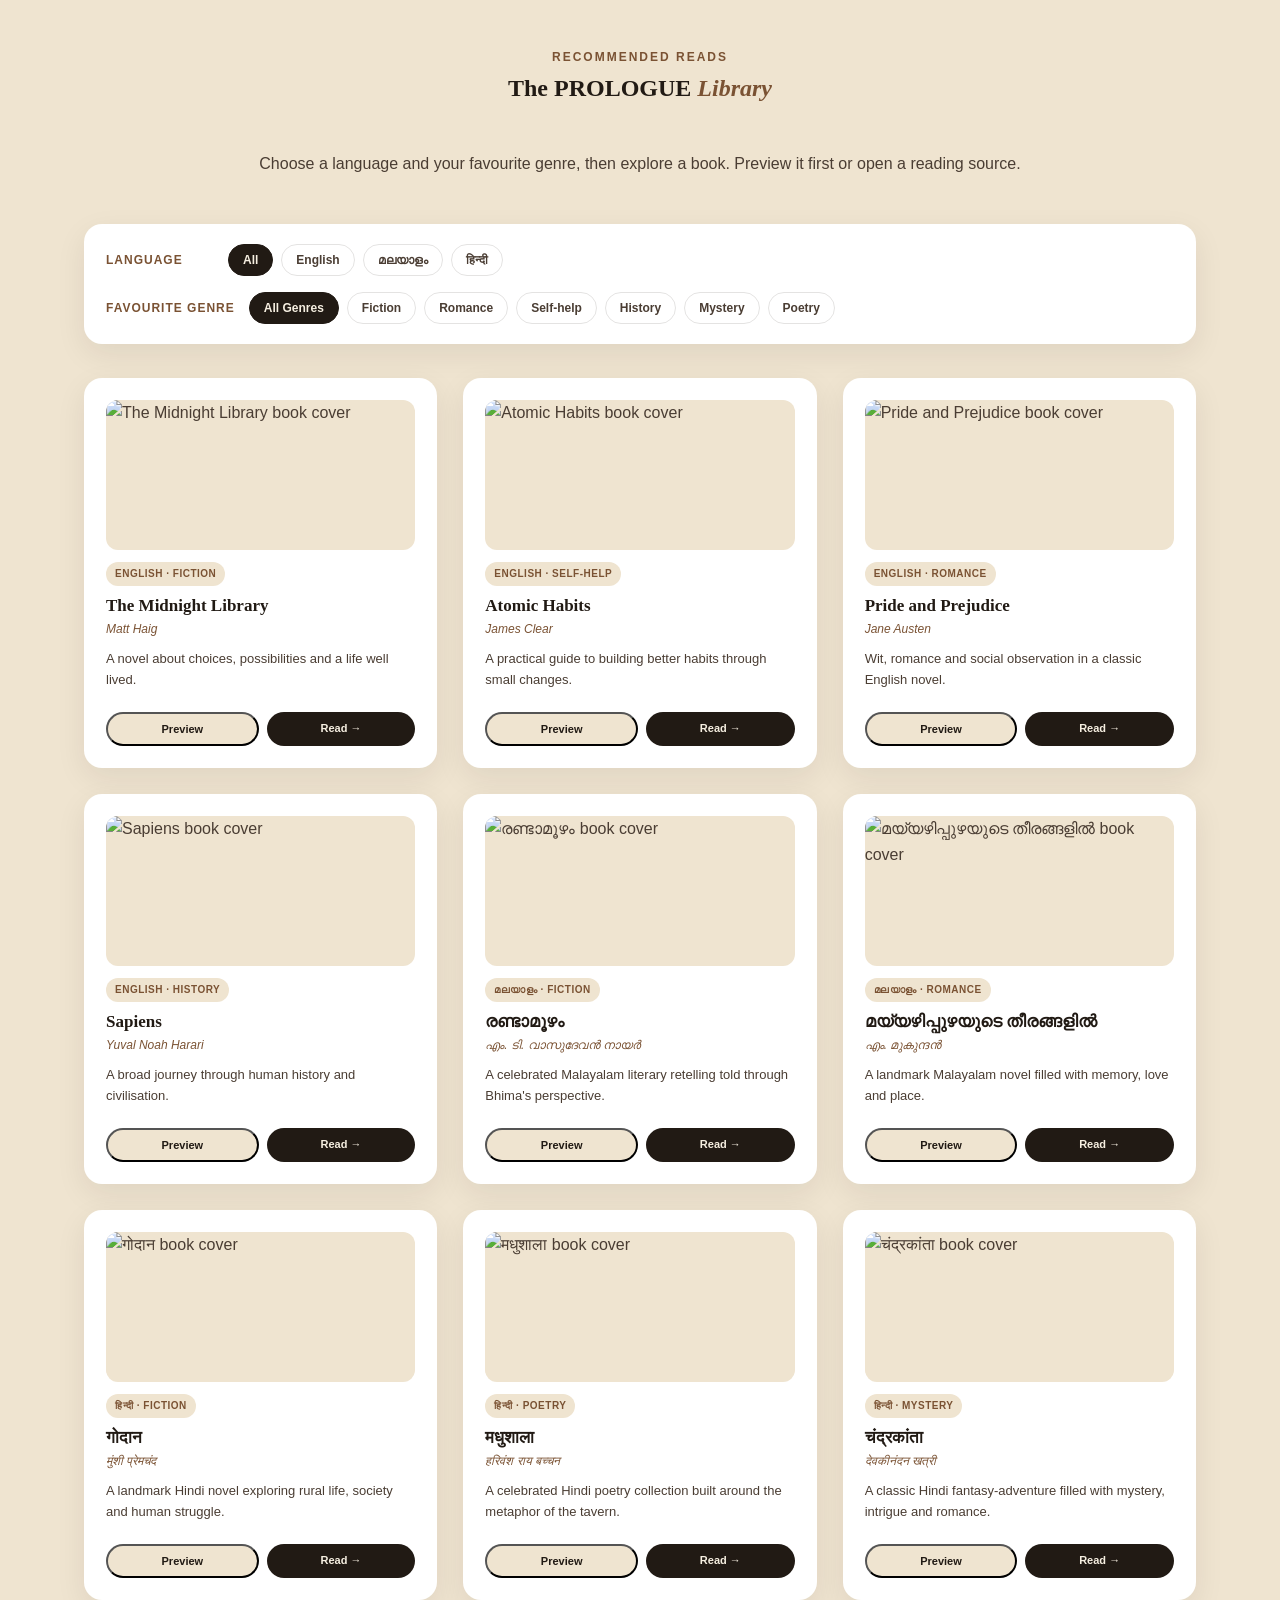
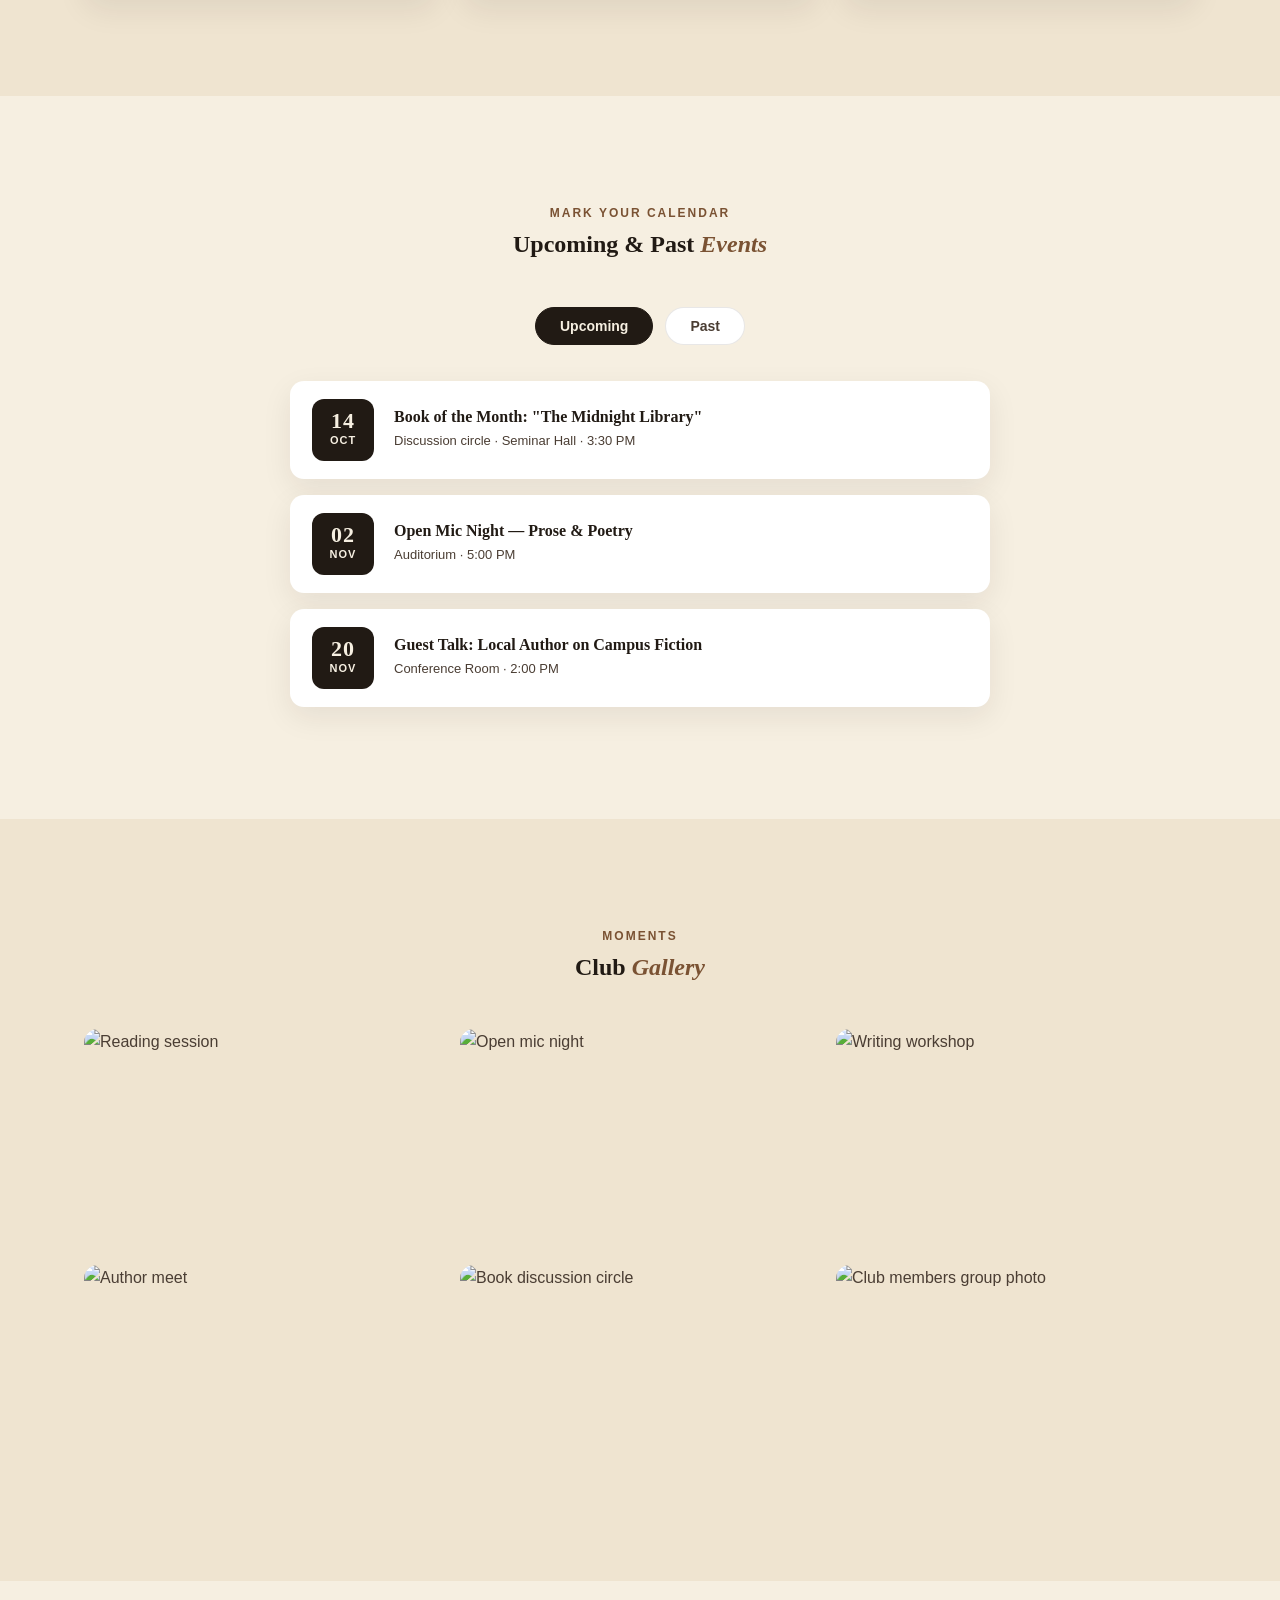
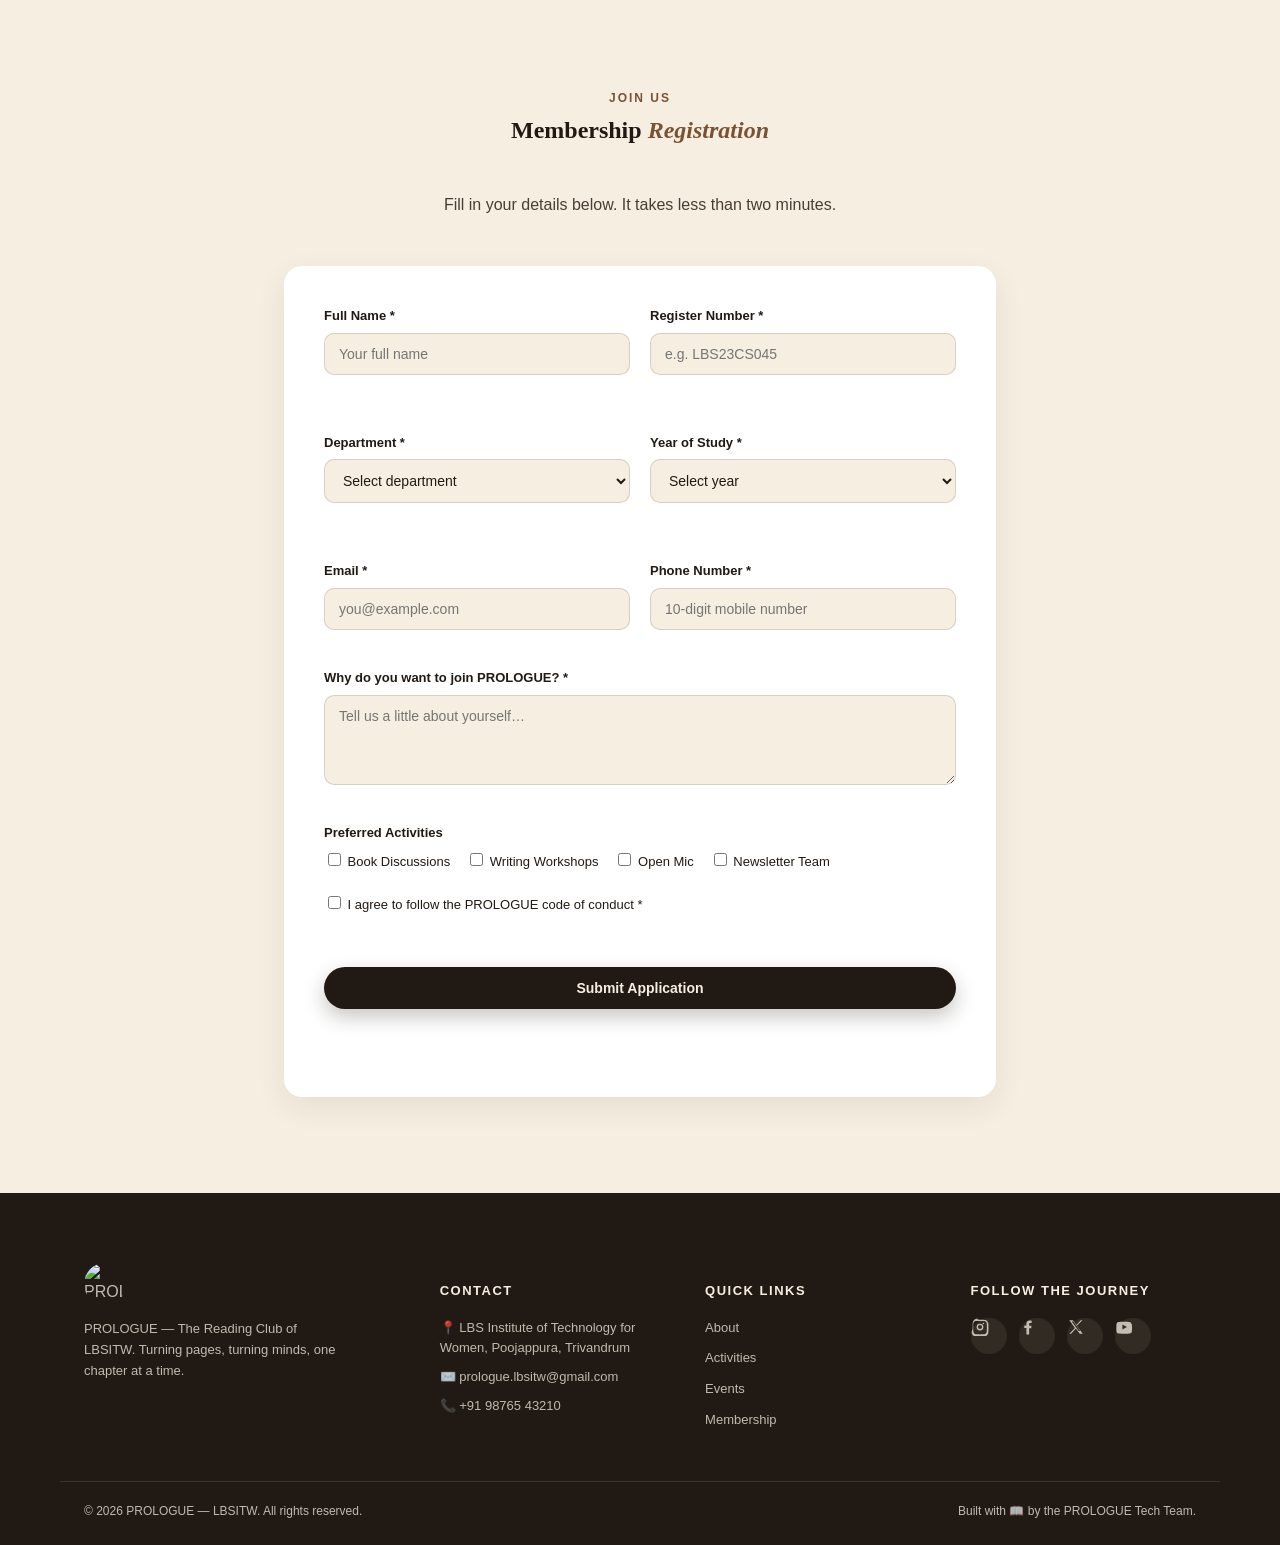
==== commit 6c4ac209: "Add files via upload" ====
--- a/index.html
+++ b/index.html
@@ -12,6 +12,709 @@
 <link href="https://fonts.googleapis.com/css2?family=Playfair+Display:wght@500;600;700;800&family=Inter:wght@400;500;600;700&display=swap" rel="stylesheet">
 
 <link rel="stylesheet" href="css/style.css" />
+
+<style id="prologue-inline-styles">
+/* ==========================================================
+   PROLOGUE — Reading Club Website
+   Theme: warm cream / ink / brown, editorial serif headings
+   ========================================================== */
+
+:root {
+  --cream: #f6efe1;
+  --cream-soft: #efe4d0;
+  --ink: #211a14;
+  --ink-soft: #4a3d33;
+  --brown: #7a5233;
+  --brown-dark: #4e3320;
+  --gold: #b8843f;
+  --white: #ffffff;
+  --radius: 18px;
+  --shadow: 0 10px 30px rgba(33, 26, 20, 0.08);
+  --font-head: "Playfair Display", serif;
+  --font-body: "Inter", sans-serif;
+}
+
+* { box-sizing: border-box; }
+
+html { scroll-behavior: smooth; }
+
+body {
+  margin: 0;
+  font-family: var(--font-body);
+  color: var(--ink-soft);
+  background: var(--cream);
+  line-height: 1.6;
+  overflow-x: hidden;
+}
+
+img { max-width: 100%; display: block; }
+
+.container {
+  width: 100%;
+  max-width: 1160px;
+  margin: 0 auto;
+  padding: 0 24px;
+}
+
+h1, h2, h3 {
+  font-family: var(--font-head);
+  color: var(--ink);
+  margin: 0 0 16px;
+  line-height: 1.15;
+}
+
+.accent { color: var(--brown); font-style: italic; }
+
+.section { padding: 96px 0; }
+.section-alt { background: var(--cream-soft); }
+
+.section-label {
+  text-transform: uppercase;
+  letter-spacing: 2px;
+  font-size: 12px;
+  font-weight: 600;
+  color: var(--brown);
+  margin-bottom: 8px;
+}
+
+.center { text-align: center; }
+.section .center + .center { margin-bottom: 48px; }
+
+/* ---------- Buttons ---------- */
+.btn {
+  display: inline-block;
+  padding: 13px 26px;
+  border-radius: 999px;
+  font-weight: 600;
+  font-size: 14px;
+  text-decoration: none;
+  cursor: pointer;
+  border: 1.5px solid transparent;
+  transition: transform 0.2s ease, background 0.2s ease, color 0.2s ease, box-shadow .2s ease;
+}
+.btn:hover { transform: translateY(-2px); }
+.btn-primary {
+  background: var(--ink);
+  color: var(--cream);
+  box-shadow: 0 8px 20px rgba(33,26,20,0.25);
+}
+.btn-primary:hover { background: var(--brown-dark); }
+.btn-outline {
+  background: transparent;
+  color: var(--ink);
+  border-color: var(--ink);
+}
+.btn-outline:hover { background: var(--ink); color: var(--cream); }
+.btn-small { padding: 9px 18px; font-size: 13px; }
+.btn-block { width: 100%; text-align: center; border: none; margin-top: 8px; }
+
+/* ---------- Header ---------- */
+.site-header {
+  position: fixed;
+  top: 0; left: 0; right: 0;
+  z-index: 100;
+  padding: 18px 0;
+  transition: background .35s ease, box-shadow .35s ease, padding .35s ease;
+}
+.site-header.scrolled {
+  background: rgba(246, 239, 225, 0.9);
+  backdrop-filter: blur(10px);
+  box-shadow: 0 4px 20px rgba(33,26,20,0.08);
+  padding: 10px 0;
+}
+.nav-inner {
+  display: flex;
+  align-items: center;
+  justify-content: space-between;
+}
+.brand {
+  display: flex;
+  align-items: center;
+  gap: 10px;
+  text-decoration: none;
+}
+.brand-logo {
+  width: 38px; height: 38px;
+  border-radius: 50%;
+  object-fit: cover;
+  box-shadow: 0 2px 8px rgba(0,0,0,0.15);
+}
+.brand-text {
+  font-family: var(--font-head);
+  font-weight: 700;
+  font-size: 20px;
+  letter-spacing: 1px;
+  color: var(--ink);
+}
+.main-nav {
+  display: flex;
+  align-items: center;
+  gap: 28px;
+}
+.nav-link {
+  color: var(--ink-soft);
+  text-decoration: none;
+  font-size: 14px;
+  font-weight: 500;
+  transition: color .2s ease;
+}
+.nav-link:hover { color: var(--brown); }
+
+.hamburger {
+  display: none;
+  flex-direction: column;
+  gap: 5px;
+  background: none;
+  border: none;
+  cursor: pointer;
+  padding: 6px;
+}
+.hamburger span {
+  width: 24px; height: 2px;
+  background: var(--ink);
+  border-radius: 2px;
+  transition: transform .25s ease, opacity .25s ease;
+}
+.hamburger.open span:nth-child(1) { transform: translateY(7px) rotate(45deg); }
+.hamburger.open span:nth-child(2) { opacity: 0; }
+.hamburger.open span:nth-child(3) { transform: translateY(-7px) rotate(-45deg); }
+
+/* ---------- Hero ---------- */
+.hero {
+  position: relative;
+  min-height: 100vh;
+  display: flex;
+  align-items: center;
+  overflow: hidden;
+}
+.hero-bg {
+  position: absolute;
+  inset: 0;
+  background:
+    radial-gradient(circle at 20% 20%, rgba(184,132,63,0.18), transparent 40%),
+    radial-gradient(circle at 80% 70%, rgba(122,82,51,0.18), transparent 45%),
+    linear-gradient(160deg, var(--cream) 0%, var(--cream-soft) 100%);
+  z-index: -1;
+}
+.hero-content { padding-top: 90px; max-width: 780px; }
+.eyebrow {
+  text-transform: uppercase;
+  letter-spacing: 3px;
+  font-size: 12px;
+  font-weight: 700;
+  color: var(--brown);
+  margin-bottom: 14px;
+}
+.hero h1 {
+  font-size: clamp(38px, 6vw, 68px);
+  margin-bottom: 18px;
+}
+.hero-sub {
+  font-size: 17px;
+  max-width: 560px;
+  margin-bottom: 30px;
+}
+.hero-actions { display: flex; gap: 16px; flex-wrap: wrap; margin-bottom: 44px; }
+
+.hero-ticker {
+  display: inline-flex;
+  align-items: center;
+  gap: 10px;
+  background: var(--white);
+  border: 1px solid rgba(33,26,20,0.08);
+  padding: 10px 18px;
+  border-radius: 999px;
+  font-size: 13px;
+  box-shadow: var(--shadow);
+}
+.ticker-label { font-weight: 700; color: var(--brown); }
+
+.scroll-cue {
+  position: absolute;
+  bottom: 28px;
+  left: 50%;
+  transform: translateX(-50%);
+  color: var(--ink);
+  font-size: 20px;
+  text-decoration: none;
+  animation: bounce 2s infinite;
+}
+@keyframes bounce {
+  0%, 100% { transform: translate(-50%, 0); }
+  50% { transform: translate(-50%, 8px); }
+}
+
+/* ---------- Stats ---------- */
+.stats-strip {
+  background: var(--ink);
+  color: var(--cream);
+  padding: 44px 0;
+}
+.stats-grid {
+  display: grid;
+  grid-template-columns: repeat(4, 1fr);
+  text-align: center;
+  gap: 20px;
+}
+.stat-number, .stat-suffix {
+  font-family: var(--font-head);
+  font-size: 40px;
+  font-weight: 700;
+  color: var(--gold);
+}
+.stat p { margin: 6px 0 0; font-size: 13px; opacity: 0.8; }
+
+/* ---------- About ---------- */
+.about-grid {
+  display: grid;
+  grid-template-columns: 0.9fr 1.3fr;
+  gap: 60px;
+  align-items: center;
+}
+.about-media img {
+  width: 100%;
+  border-radius: var(--radius);
+  box-shadow: var(--shadow);
+  aspect-ratio: 1/1;
+  object-fit: cover;
+  background: var(--cream-soft);
+}
+.vm-cards {
+  display: grid;
+  grid-template-columns: 1fr 1fr;
+  gap: 18px;
+  margin-top: 24px;
+}
+.vm-card {
+  background: var(--white);
+  padding: 20px;
+  border-radius: 14px;
+  box-shadow: var(--shadow);
+}
+.vm-card h3 { font-size: 16px; margin-bottom: 8px; }
+.vm-card p { font-size: 14px; margin: 0; }
+
+/* ---------- Why join / Activities grids ---------- */
+.benefits-grid, .activities-grid {
+  display: grid;
+  grid-template-columns: repeat(3, 1fr);
+  gap: 26px;
+}
+.benefit-card, .activity-card {
+  background: var(--white);
+  border-radius: var(--radius);
+  padding: 30px 26px;
+  box-shadow: var(--shadow);
+  transition: transform .25s ease, box-shadow .25s ease;
+  position: relative;
+}
+.benefit-card:hover, .activity-card:hover {
+  transform: translateY(-6px);
+  box-shadow: 0 16px 34px rgba(33,26,20,0.12);
+}
+.benefit-icon { font-size: 30px; margin-bottom: 14px; }
+.benefit-card h3, .activity-card h3 { font-size: 18px; }
+.benefit-card p, .activity-card p { font-size: 14px; margin: 0; }
+.activity-tag {
+  display: inline-block;
+  background: var(--cream-soft);
+  color: var(--brown);
+  font-size: 11px;
+  font-weight: 700;
+  text-transform: uppercase;
+  letter-spacing: 1px;
+  padding: 4px 10px;
+  border-radius: 999px;
+  margin-bottom: 14px;
+}
+
+/* ---------- Library ---------- */
+.library-grid {
+  display: grid;
+  grid-template-columns: repeat(3, 1fr);
+  gap: 26px;
+}
+.book-card {
+  display: flex;
+  flex-direction: column;
+  height: 100%;
+  background: var(--white);
+  border-radius: var(--radius);
+  padding: 22px;
+  box-shadow: var(--shadow);
+  text-decoration: none;
+  color: inherit;
+  transition: transform .25s ease, box-shadow .25s ease;
+}
+.book-card:hover {
+  transform: translateY(-6px);
+  box-shadow: 0 16px 34px rgba(33,26,20,0.12);
+}
+.book-cover {
+  width: 100%;
+  height: 150px;
+  border-radius: 12px;
+  display: flex;
+  align-items: center;
+  justify-content: center;
+  overflow: hidden;
+  margin-bottom: 16px;
+  background: var(--cream-soft);
+}
+.book-cover img {
+  width: 100%;
+  height: 100%;
+  display: block;
+  object-fit: cover;
+  transition: transform .35s ease;
+}
+.book-card:hover .book-cover img { transform: scale(1.035); }
+.book-card h3 { font-size: 17px; margin-bottom: 4px; }
+.book-author {
+  font-size: 12px;
+  font-style: italic;
+  color: var(--brown);
+  margin: 0 0 10px;
+}
+.book-blurb { font-size: 13px; margin: 0 0 14px; }
+.book-link {
+  margin-top: auto;
+  font-size: 12px;
+  font-weight: 700;
+  color: var(--brown);
+  letter-spacing: .3px;
+}
+
+/* ---------- Events ---------- */
+.tabs {
+  display: flex;
+  justify-content: center;
+  gap: 12px;
+  margin-bottom: 36px;
+}
+.tab-btn {
+  background: var(--white);
+  border: 1px solid rgba(33,26,20,0.1);
+  color: var(--ink-soft);
+  padding: 10px 24px;
+  border-radius: 999px;
+  font-size: 14px;
+  font-weight: 600;
+  cursor: pointer;
+  transition: all .2s ease;
+}
+.tab-btn.active { background: var(--ink); color: var(--cream); border-color: var(--ink); }
+.tab-panel { display: none; max-width: 700px; margin: 0 auto; }
+.tab-panel.active { display: block; animation: fadeIn .35s ease; }
+@keyframes fadeIn { from { opacity: 0; transform: translateY(8px);} to {opacity:1; transform: translateY(0);} }
+
+.event-card {
+  display: flex;
+  align-items: center;
+  gap: 20px;
+  background: var(--white);
+  border-radius: 14px;
+  padding: 18px 22px;
+  box-shadow: var(--shadow);
+  margin-bottom: 16px;
+}
+.event-date {
+  display: flex;
+  flex-direction: column;
+  align-items: center;
+  justify-content: center;
+  background: var(--ink);
+  color: var(--cream);
+  border-radius: 12px;
+  width: 62px; height: 62px;
+  flex-shrink: 0;
+  font-size: 11px;
+  font-weight: 700;
+  letter-spacing: 1px;
+}
+.event-date span { font-family: var(--font-head); font-size: 22px; line-height: 1; }
+.event-info h3 { font-size: 16px; margin-bottom: 4px; }
+.event-info p { margin: 0; font-size: 13px; }
+
+/* ---------- Gallery ---------- */
+.gallery-grid {
+  display: grid;
+  grid-template-columns: repeat(3, 1fr);
+  gap: 16px;
+}
+.gallery-grid img {
+  width: 100%;
+  height: 220px;
+  object-fit: cover;
+  border-radius: 14px;
+  cursor: pointer;
+  transition: transform .3s ease, filter .3s ease;
+}
+.gallery-grid img:hover { transform: scale(1.03); filter: brightness(0.9); }
+
+.lightbox {
+  position: fixed;
+  inset: 0;
+  background: rgba(15, 11, 8, 0.92);
+  display: none;
+  align-items: center;
+  justify-content: center;
+  z-index: 999;
+  padding: 24px;
+}
+.lightbox.open { display: flex; }
+.lightbox img {
+  max-width: 88vw;
+  max-height: 82vh;
+  border-radius: 10px;
+  box-shadow: 0 20px 60px rgba(0,0,0,0.5);
+}
+.lightbox-close, .lightbox-nav {
+  position: absolute;
+  background: rgba(255,255,255,0.1);
+  border: none;
+  color: #fff;
+  cursor: pointer;
+  border-radius: 50%;
+  width: 44px; height: 44px;
+  font-size: 20px;
+  display: flex;
+  align-items: center;
+  justify-content: center;
+  transition: background .2s ease;
+}
+.lightbox-close:hover, .lightbox-nav:hover { background: rgba(255,255,255,0.2); }
+.lightbox-close { top: 22px; right: 22px; }
+.lightbox-nav.prev { left: 22px; top: 50%; transform: translateY(-50%); }
+.lightbox-nav.next { right: 22px; top: 50%; transform: translateY(-50%); }
+
+/* ---------- Membership Form ---------- */
+.form-wrap { max-width: 760px; }
+.form-intro { margin-bottom: 40px; }
+#membershipForm {
+  background: var(--white);
+  border-radius: var(--radius);
+  padding: 40px;
+  box-shadow: var(--shadow);
+}
+.form-grid {
+  display: grid;
+  grid-template-columns: 1fr 1fr;
+  gap: 20px;
+}
+.form-group { margin-bottom: 20px; display: flex; flex-direction: column; }
+.form-group.full-width { grid-column: 1 / -1; }
+label {
+  font-size: 13px;
+  font-weight: 600;
+  color: var(--ink);
+  margin-bottom: 6px;
+}
+input, select, textarea {
+  font-family: var(--font-body);
+  font-size: 14px;
+  padding: 12px 14px;
+  border: 1.5px solid rgba(33,26,20,0.15);
+  border-radius: 10px;
+  background: var(--cream);
+  color: var(--ink);
+  outline: none;
+  transition: border-color .2s ease;
+  resize: vertical;
+}
+input:focus, select:focus, textarea:focus { border-color: var(--brown); }
+input.invalid, select.invalid, textarea.invalid { border-color: #c0392b; }
+.error-msg {
+  color: #c0392b;
+  font-size: 12px;
+  margin-top: 4px;
+  min-height: 14px;
+}
+.checkbox-row {
+  display: flex;
+  flex-wrap: wrap;
+  gap: 16px;
+  font-size: 13px;
+  font-weight: 400;
+}
+.checkbox-row label { flex-direction: row; align-items: center; gap: 6px; font-weight: 400; margin: 0; }
+.agree-row { flex-direction: column; }
+.agree-label { flex-direction: row !important; align-items: center; gap: 8px; font-weight: 500; }
+.form-success {
+  text-align: center;
+  color: #1b7a3d;
+  font-weight: 600;
+  font-size: 14px;
+  min-height: 20px;
+  margin-top: 14px;
+}
+
+/* ---------- Footer ---------- */
+.footer {
+  background: var(--ink);
+  color: rgba(246,239,225,0.75);
+  padding: 70px 0 24px;
+}
+.footer-grid {
+  display: grid;
+  grid-template-columns: 1.4fr 1fr 1fr 1fr;
+  gap: 40px;
+  padding-bottom: 40px;
+  border-bottom: 1px solid rgba(246,239,225,0.12);
+}
+.footer-logo {
+  width: 42px; height: 42px;
+  border-radius: 50%;
+  object-fit: cover;
+  margin-bottom: 14px;
+}
+.footer-brand p { font-size: 13px; max-width: 260px; }
+.footer h4 {
+  color: var(--cream);
+  font-family: var(--font-body);
+  font-size: 13px;
+  text-transform: uppercase;
+  letter-spacing: 1.5px;
+  margin-bottom: 16px;
+}
+.footer-col p { font-size: 13px; margin: 0 0 8px; }
+.footer-col a {
+  display: block;
+  color: rgba(246,239,225,0.75);
+  text-decoration: none;
+  font-size: 13px;
+  margin-bottom: 10px;
+  transition: color .2s ease;
+}
+.footer-col a:hover { color: var(--gold); }
+.social-row { display: flex; gap: 12px; }
+.social-icon {
+  width: 36px; height: 36px;
+  border-radius: 50%;
+  background: rgba(246,239,225,0.08);
+  display: flex; align-items: center; justify-content: center;
+  color: var(--cream);
+  transition: background .2s ease, transform .2s ease;
+}
+.social-icon:hover { background: var(--gold); color: var(--ink); transform: translateY(-3px); }
+
+.footer-bottom {
+  display: flex;
+  justify-content: space-between;
+  flex-wrap: wrap;
+  gap: 8px;
+  padding-top: 20px;
+  font-size: 12px;
+}
+.footer-bottom p { margin: 0; }
+
+/* ============ Responsive ============ */
+@media (max-width: 900px) {
+  .about-grid { grid-template-columns: 1fr; }
+  .benefits-grid, .activities-grid, .library-grid { grid-template-columns: repeat(2, 1fr); }
+  .footer-grid { grid-template-columns: 1fr 1fr; }
+}
+
+@media (max-width: 720px) {
+  .main-nav {
+    position: fixed;
+    top: 0; right: -100%;
+    height: 100vh;
+    width: 78%;
+    max-width: 320px;
+    background: var(--cream);
+    flex-direction: column;
+    justify-content: center;
+    align-items: flex-start;
+    padding: 40px 36px;
+    gap: 22px;
+    box-shadow: -10px 0 30px rgba(0,0,0,0.15);
+    transition: right .35s ease;
+  }
+  .main-nav.open { right: 0; }
+  .hamburger { display: flex; }
+  .stats-grid { grid-template-columns: repeat(2, 1fr); gap: 30px; }
+  .benefits-grid, .activities-grid, .library-grid { grid-template-columns: 1fr; }
+  .gallery-grid { grid-template-columns: repeat(2, 1fr); }
+  .form-grid { grid-template-columns: 1fr; }
+  .footer-grid { grid-template-columns: 1fr; text-align: left; }
+  .vm-cards { grid-template-columns: 1fr; }
+}
+
+/* ============ INTRO SCREEN ============ */
+.intro-screen{position:fixed;inset:0;z-index:5000;background:radial-gradient(circle at 50% 35%,rgba(184,132,63,.15),transparent 35%),linear-gradient(145deg,var(--cream),var(--cream-soft));display:flex;flex-direction:column;align-items:center;justify-content:center;text-align:center;transition:opacity .65s ease,visibility .65s ease;overflow:hidden}
+.intro-screen.hide{opacity:0;visibility:hidden;pointer-events:none}
+.intro-kicker{font-size:11px;letter-spacing:3px;font-weight:700;color:var(--brown);margin:28px 0 8px}
+.intro-screen h1{font-size:clamp(48px,10vw,92px);letter-spacing:4px;margin:0;color:var(--ink);animation:introTitle 1.2s ease both}
+.intro-line{font-family:var(--font-head);font-style:italic;font-size:17px;color:var(--ink-soft);margin:8px 0 26px}
+.intro-book{position:relative;width:125px;height:88px;background:linear-gradient(90deg,#5d3924 0 48%,#8b603e 49% 51%,#5d3924 52%);border-radius:5px 9px 9px 5px;box-shadow:0 18px 35px rgba(33,26,20,.22);transform:perspective(500px) rotateX(10deg);animation:bookOpen 1.5s ease both}
+.intro-book:before,.intro-book:after{content:"";position:absolute;top:5px;bottom:5px;width:55px;background:#f8f0df;border-radius:3px;box-shadow:inset 0 0 8px rgba(0,0,0,.08)}
+.intro-book:before{left:5px;transform-origin:right center;animation:pageLeft 1.5s ease both}
+.intro-book:after{right:5px;transform-origin:left center;animation:pageRight 1.5s ease both}
+.intro-actions{display:flex;align-items:center;gap:14px}
+.intro-enter{border:0;border-radius:999px;background:var(--ink);color:var(--cream);padding:13px 24px;font-weight:700;cursor:pointer;box-shadow:0 10px 24px rgba(33,26,20,.2);transition:transform .2s ease,background .2s ease}
+.intro-enter:hover{transform:translateY(-2px);background:var(--brown-dark)}
+.intro-skip{border:0;background:transparent;color:var(--ink-soft);font-size:13px;font-weight:600;cursor:pointer;padding:10px}
+.intro-skip:hover{text-decoration:underline;color:var(--brown)}
+.intro-progress{position:absolute;bottom:32px;width:min(220px,55vw);height:3px;background:rgba(33,26,20,.1);border-radius:9px;overflow:hidden}
+.intro-progress span{display:block;height:100%;background:var(--brown);animation:introProgress 4s linear forwards}
+@keyframes bookOpen{from{transform:perspective(500px) rotateX(10deg) scale(.7);opacity:0}to{transform:perspective(500px) rotateX(10deg) scale(1);opacity:1}}
+@keyframes pageLeft{from{transform:perspective(300px) rotateY(75deg)}to{transform:perspective(300px) rotateY(0)}}
+@keyframes pageRight{from{transform:perspective(300px) rotateY(-75deg)}to{transform:perspective(300px) rotateY(0)}}
+@keyframes introTitle{from{opacity:0;transform:translateY(12px);letter-spacing:12px}to{opacity:1;transform:translateY(0);letter-spacing:4px}}
+@keyframes introProgress{from{width:0}to{width:100%}}
+
+/* ============ THEME TOGGLE ============ */
+.theme-toggle{display:flex;align-items:center;gap:6px;border:1px solid rgba(33,26,20,.14);background:var(--white);color:var(--ink);border-radius:999px;padding:8px 12px;font-size:12px;font-weight:700;cursor:pointer;margin-left:auto;margin-right:14px;transition:.25s ease}
+.theme-toggle:hover{transform:translateY(-1px);border-color:var(--brown)}
+body.dark-mode{--cream:#15120f;--cream-soft:#211b16;--ink:#f5ead8;--ink-soft:#d4c5b2;--brown:#d0a16a;--brown-dark:#b8843f;--gold:#d9ad6f;--white:#27201a;--shadow:0 10px 30px rgba(0,0,0,.28)}
+body.dark-mode .site-header.scrolled{background:rgba(21,18,15,.88)}
+body.dark-mode input,body.dark-mode select,body.dark-mode textarea{border-color:rgba(245,234,216,.16)}
+
+/* ============ LIBRARY FILTERS ============ */
+.library-filters{background:var(--white);border-radius:18px;padding:20px 22px;margin:0 auto 34px;box-shadow:var(--shadow);display:grid;gap:16px}
+.filter-group{display:flex;align-items:center;gap:8px;flex-wrap:wrap}
+.filter-title{font-size:12px;font-weight:800;text-transform:uppercase;letter-spacing:1px;color:var(--brown);margin-right:6px;min-width:108px}
+.filter-btn{border:1px solid rgba(33,26,20,.12);background:transparent;color:var(--ink-soft);padding:8px 14px;border-radius:999px;font-size:12px;font-weight:600;cursor:pointer;transition:.2s ease}
+.filter-btn:hover{border-color:var(--brown);color:var(--brown);transform:translateY(-1px)}
+.filter-btn.active{background:var(--ink);border-color:var(--ink);color:var(--cream)}
+.book-card{position:relative}
+.book-tag{display:inline-block;align-self:flex-start;background:var(--cream-soft);color:var(--brown);font-size:10px;font-weight:800;text-transform:uppercase;letter-spacing:.5px;border-radius:999px;padding:4px 9px;margin:-4px 0 10px}
+.book-actions{display:flex;gap:8px;margin-top:auto;padding-top:8px}
+.book-btn{display:inline-flex;align-items:center;justify-content:center;border-radius:999px;padding:8px 12px;font-size:11px;font-weight:800;text-decoration:none;flex:1;transition:.2s ease}
+.book-btn.preview{background:var(--cream-soft);color:var(--ink)}
+.book-btn.read{background:var(--ink);color:var(--cream)}
+.book-btn:hover{transform:translateY(-2px)}
+.book-cover{overflow:hidden;position:relative}
+.cover-midnight{background:linear-gradient(135deg,#d9c7a8,#9d7650)}
+.cover-atomic{background:linear-gradient(135deg,#c9a37e,#8b5d39)}
+.cover-pride{background:linear-gradient(135deg,#e0d3ba,#a88c6c)}
+.cover-sapiens{background:linear-gradient(135deg,#a9835f,#62452f)}
+.cover-malayalam{background:linear-gradient(135deg,#7a9a75,#d7c79b)}
+.cover-malayalam2{background:linear-gradient(135deg,#799b84,#c9b28c)}
+.cover-hindi{background:linear-gradient(135deg,#d48d55,#8d4f37)}
+.cover-poetry{background:linear-gradient(135deg,#8c729c,#d0b4a1)}
+.cover-mystery{background:linear-gradient(135deg,#58646b,#a99372)}
+.library-empty{display:none;text-align:center;padding:30px;background:var(--white);border-radius:14px;color:var(--ink-soft);margin-bottom:24px}
+.library-empty.show{display:block}
+.book-card.filtered-out{display:none}
+@media(max-width:720px){.theme-toggle{margin-left:auto;margin-right:8px;padding:8px 10px}.theme-label{display:none}.intro-book{width:105px;height:76px}.filter-title{width:100%;min-width:0}.library-filters{padding:18px}.filter-btn{padding:8px 11px}}
+
+/* ============ ON-SITE BOOK PREVIEW ============ */
+.book-preview-modal{position:fixed;inset:0;z-index:4500;display:grid;place-items:center;padding:20px;opacity:0;visibility:hidden;pointer-events:none;transition:opacity .25s ease,visibility .25s ease}
+.book-preview-modal.open{opacity:1;visibility:visible;pointer-events:auto}
+.preview-backdrop{position:absolute;inset:0;background:rgba(15,12,9,.68);backdrop-filter:blur(7px)}
+.preview-dialog{position:relative;z-index:1;width:min(760px,100%);max-height:min(720px,92vh);overflow:auto;background:var(--white);color:var(--ink);border:1px solid rgba(255,255,255,.08);border-radius:24px;box-shadow:0 30px 90px rgba(0,0,0,.35);padding:28px;display:grid;grid-template-columns:180px 1fr;gap:28px;transform:translateY(18px) scale(.97);transition:transform .3s ease}
+.book-preview-modal.open .preview-dialog{transform:translateY(0) scale(1)}
+.preview-close{position:absolute;right:15px;top:12px;width:38px;height:38px;border:0;border-radius:50%;background:var(--cream-soft);color:var(--ink);font-size:26px;line-height:1;cursor:pointer;z-index:2}
+.preview-book-art{min-height:250px;border-radius:16px;display:grid;place-items:center;overflow:hidden;background:var(--cream-soft);box-shadow:0 15px 30px rgba(33,26,20,.15);align-self:start}
+.preview-book-art img{width:100%;height:100%;min-height:250px;object-fit:cover;display:block}
+.preview-meta{display:inline-block;font-size:10px;text-transform:uppercase;letter-spacing:1px;font-weight:800;color:var(--brown);background:var(--cream-soft);padding:5px 9px;border-radius:999px;margin-bottom:10px}
+.preview-content h2{font-size:clamp(26px,4vw,40px);margin:0 45px 4px 0}.preview-author{font-weight:700;color:var(--brown);margin:0 0 18px}.preview-summary{font-size:15px;line-height:1.8;color:var(--ink-soft);margin-bottom:16px}.preview-note{font-size:12px;line-height:1.6;color:var(--ink-soft);padding:12px 14px;border-left:3px solid var(--brown);background:var(--cream-soft);border-radius:0 10px 10px 0}.preview-actions{display:flex;gap:10px;flex-wrap:wrap;margin-top:20px}.preview-actions button,.preview-actions a{border:0;border-radius:999px;padding:11px 16px;font-size:12px;font-weight:800;text-decoration:none;cursor:pointer}.preview-continue{background:var(--cream-soft);color:var(--ink)}.preview-read{background:var(--ink);color:var(--cream)}
+body.preview-open{overflow:hidden}
+@media(max-width:620px){.preview-dialog{grid-template-columns:1fr;padding:22px;gap:18px}.preview-book-art{min-height:140px}.preview-book-art img{min-height:140px}.preview-actions>*{flex:1;text-align:center}.preview-close{right:10px;top:9px}}
+
+</style>
 </head>
 <body>
 <!-- ============ PROLOGUE INTRO ============ -->
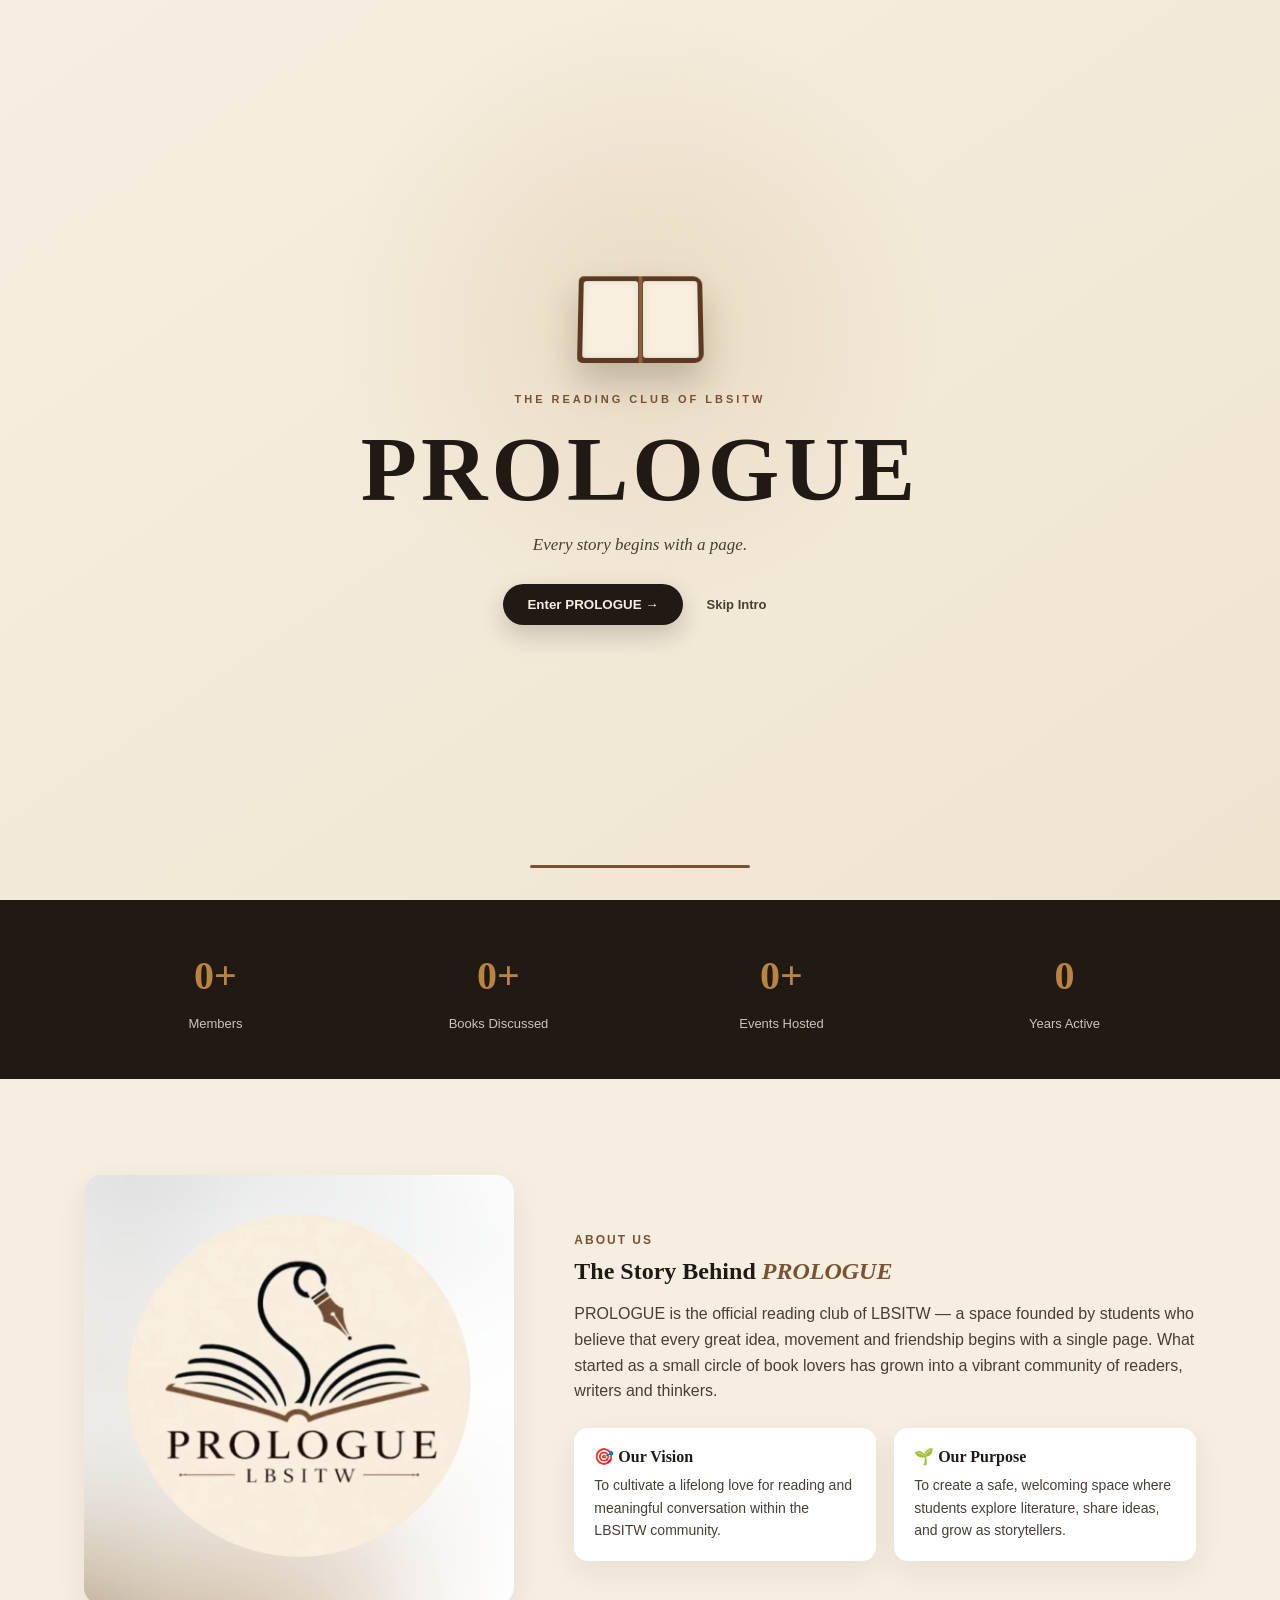
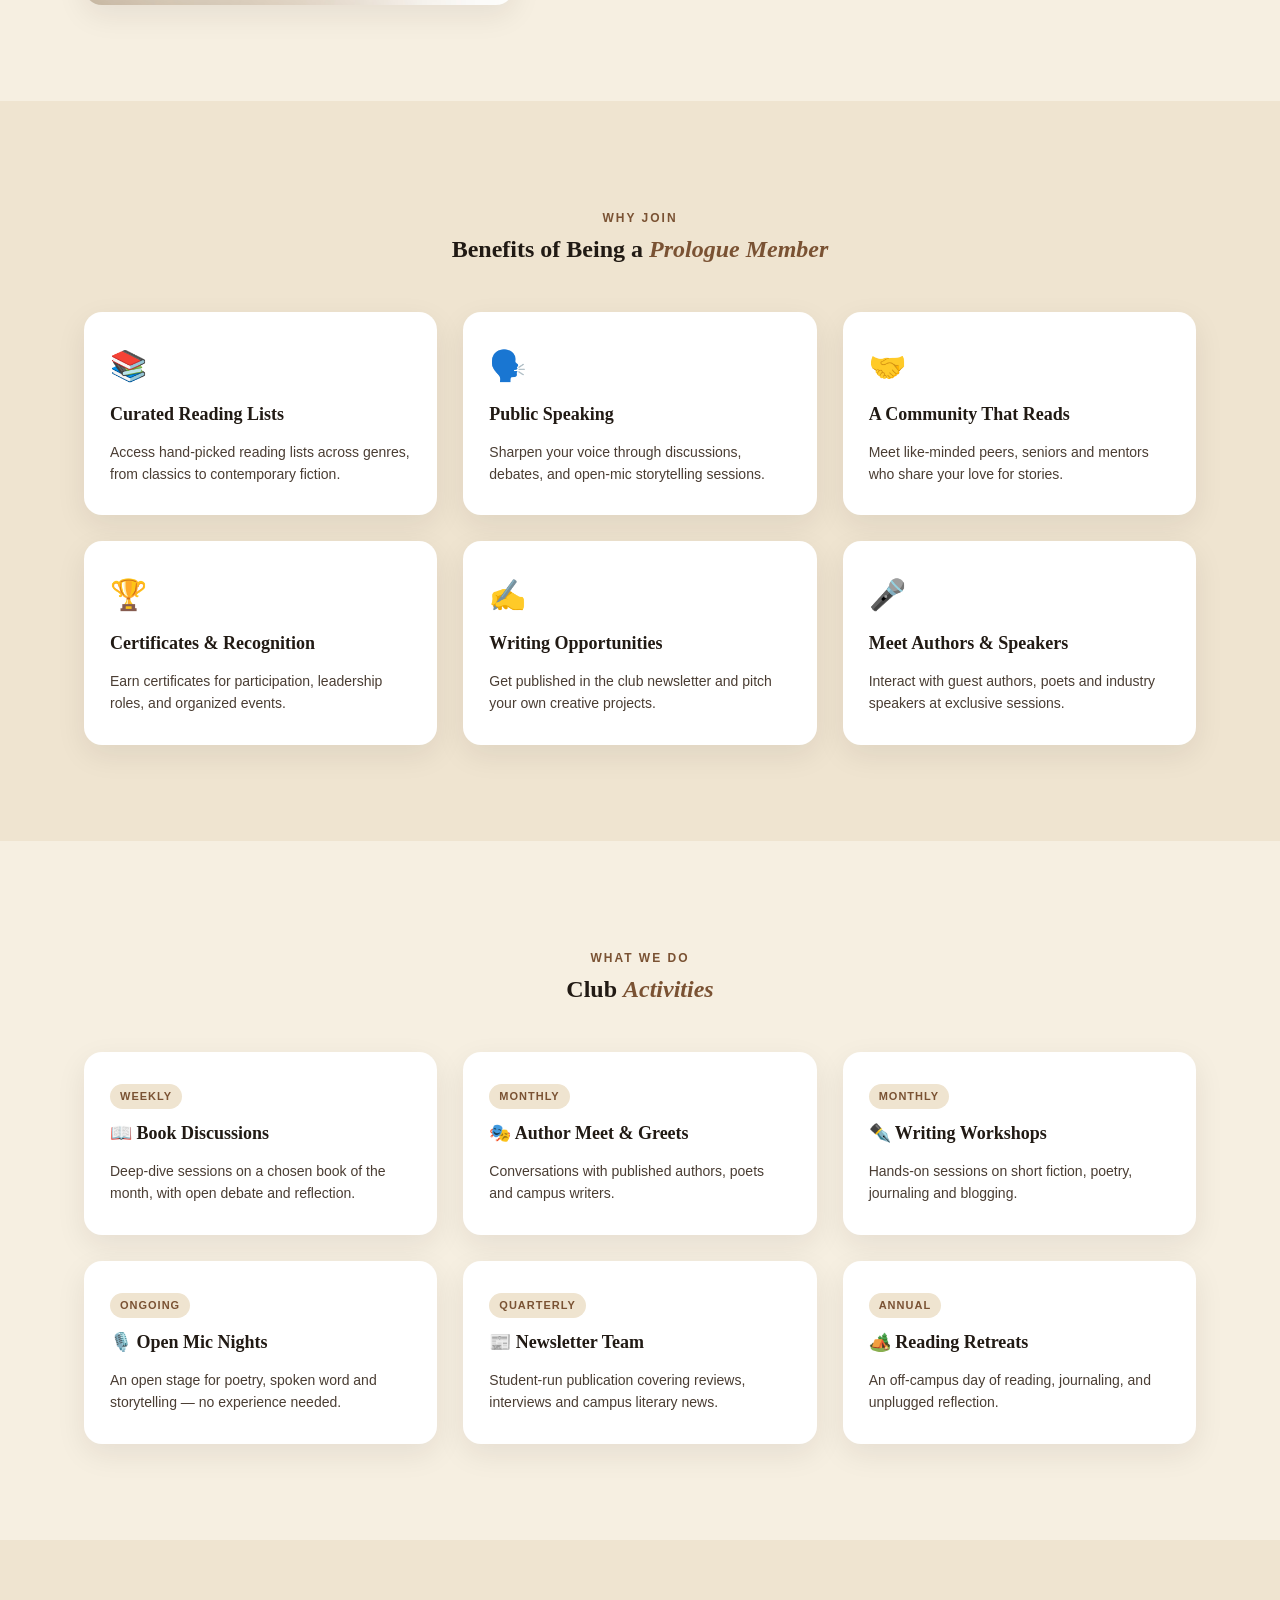
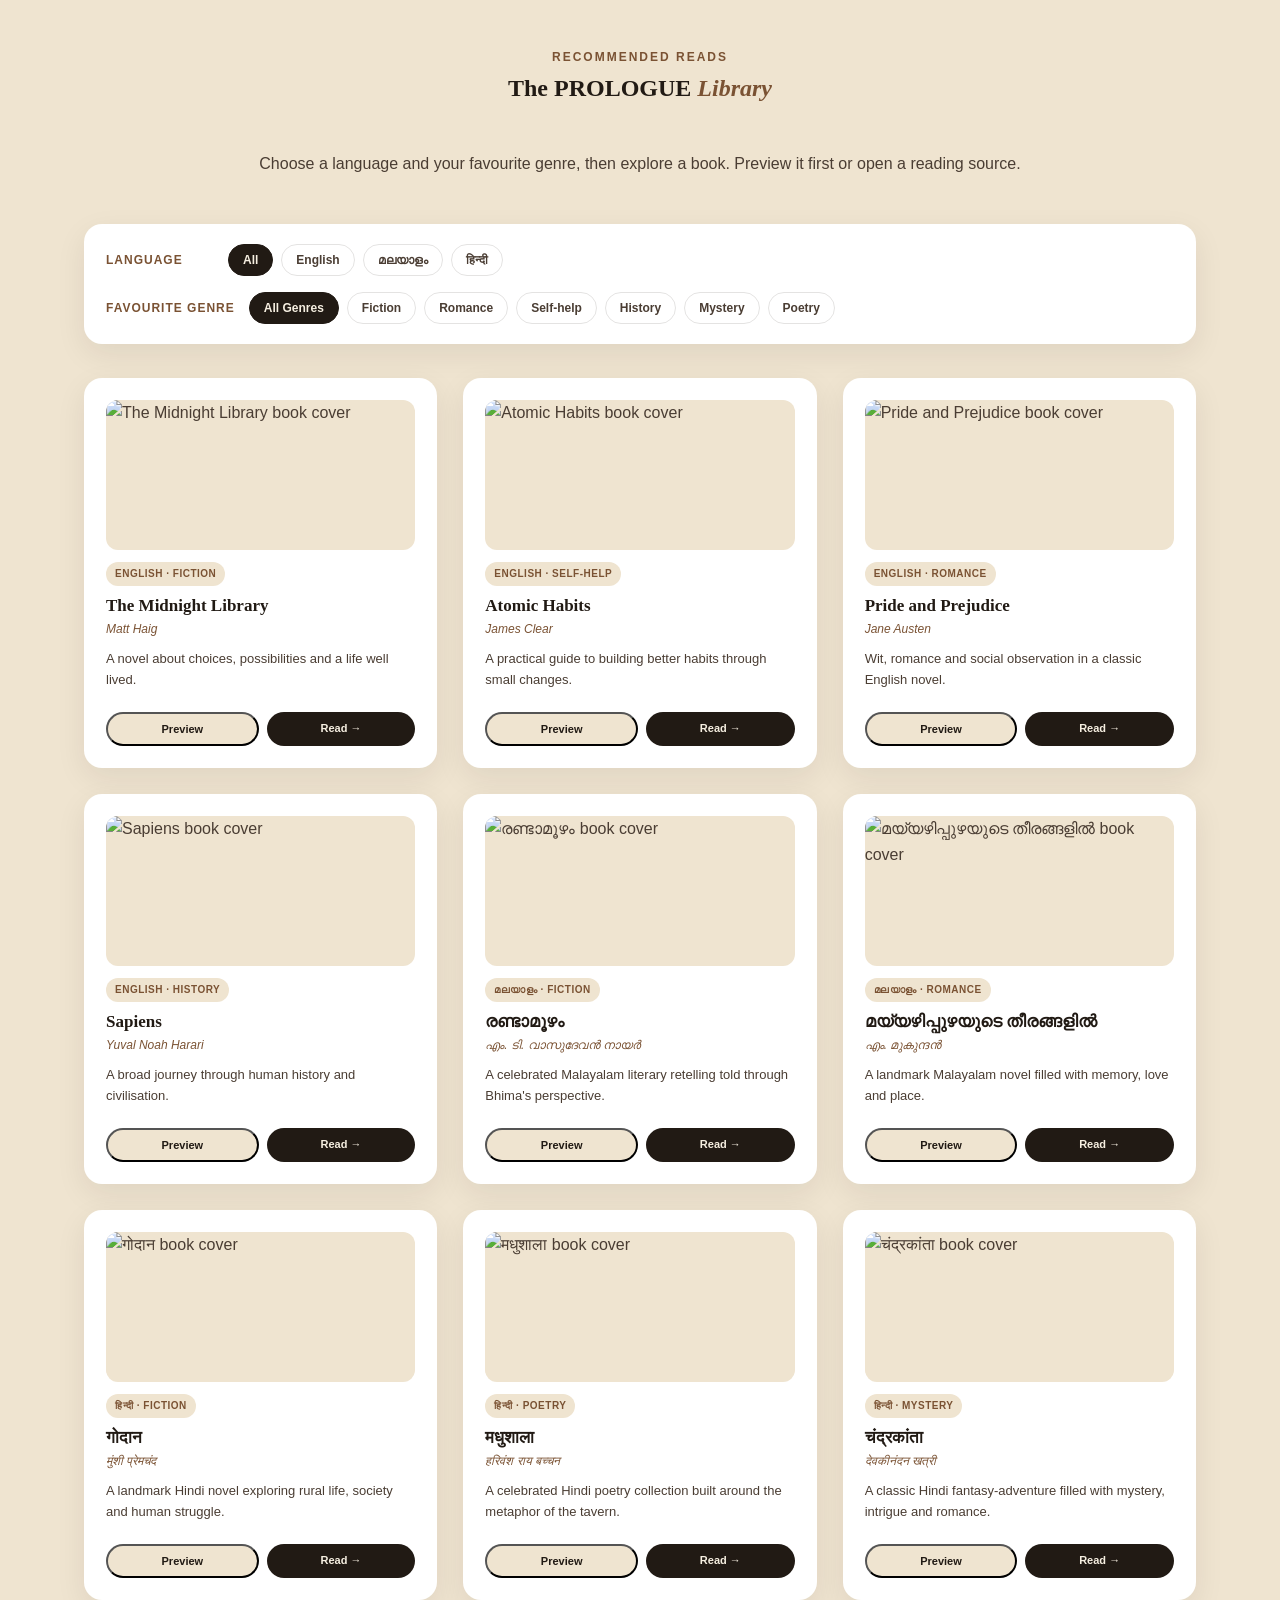
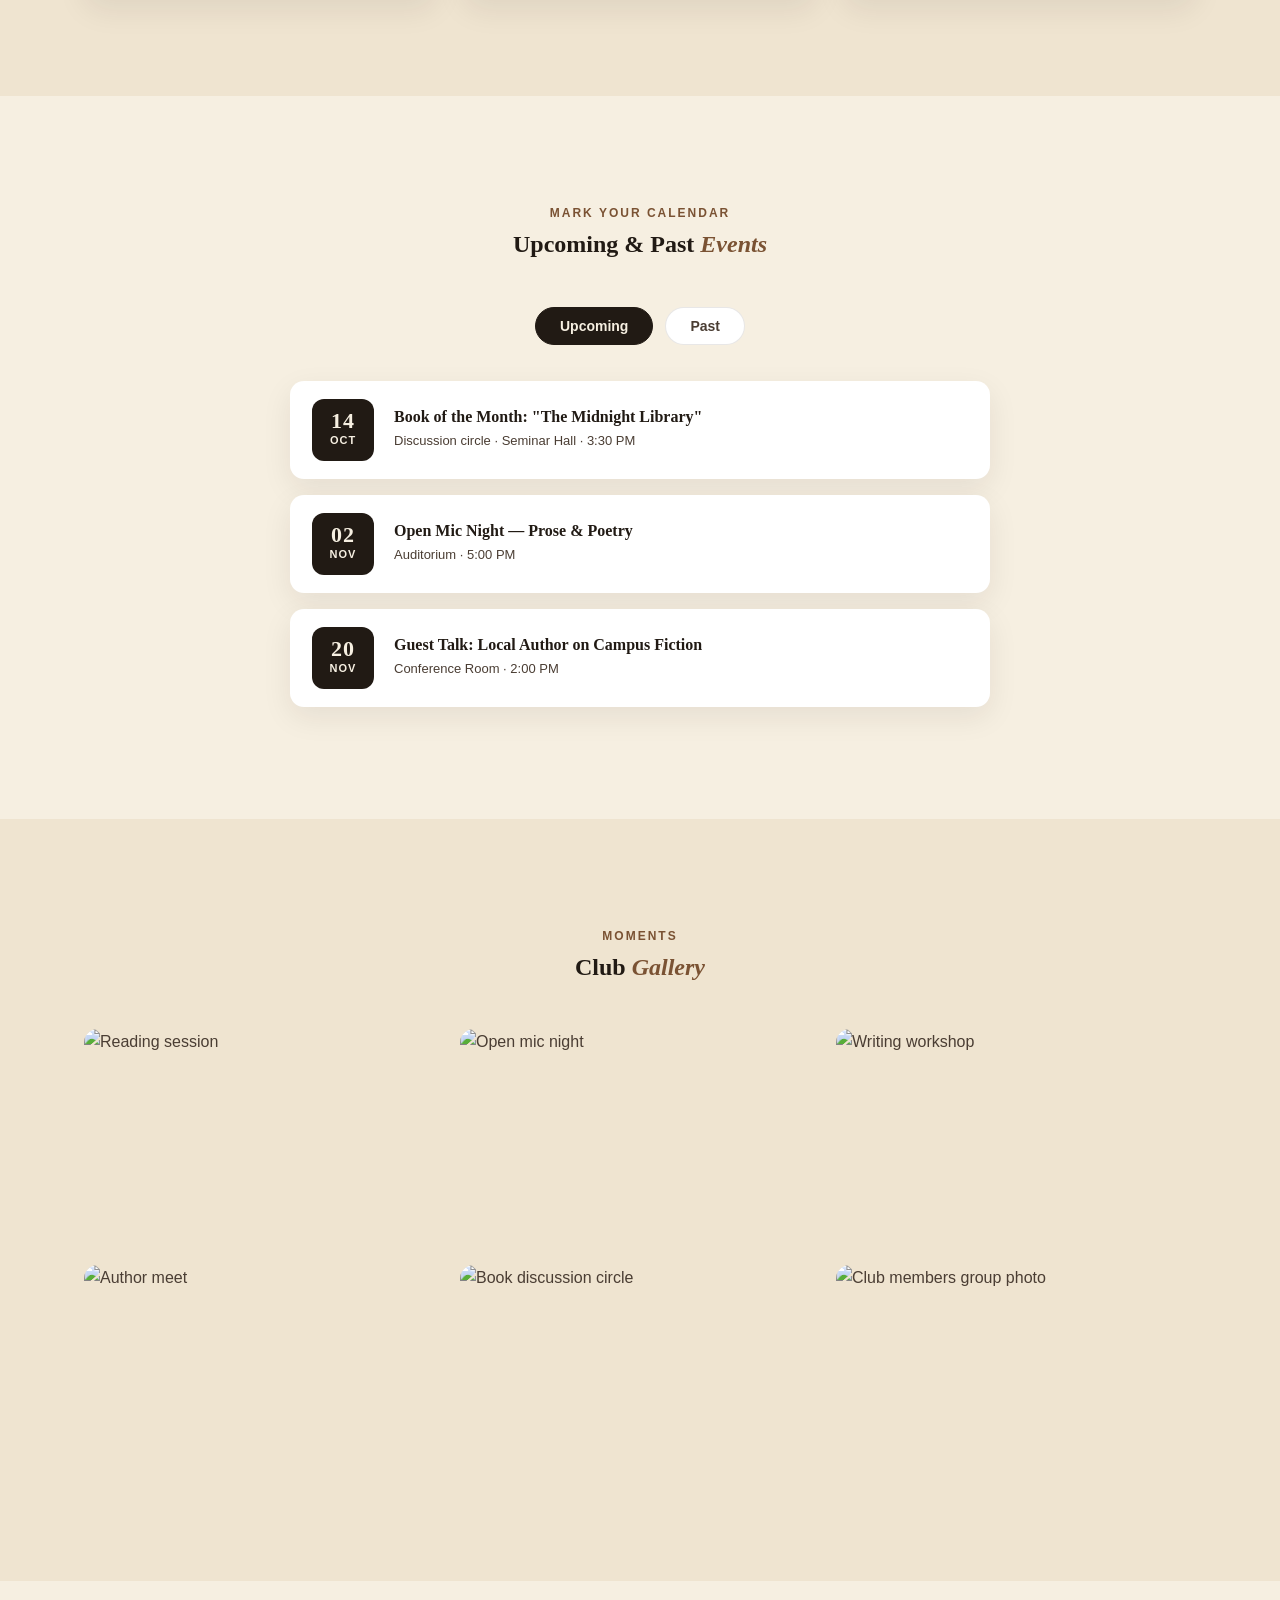
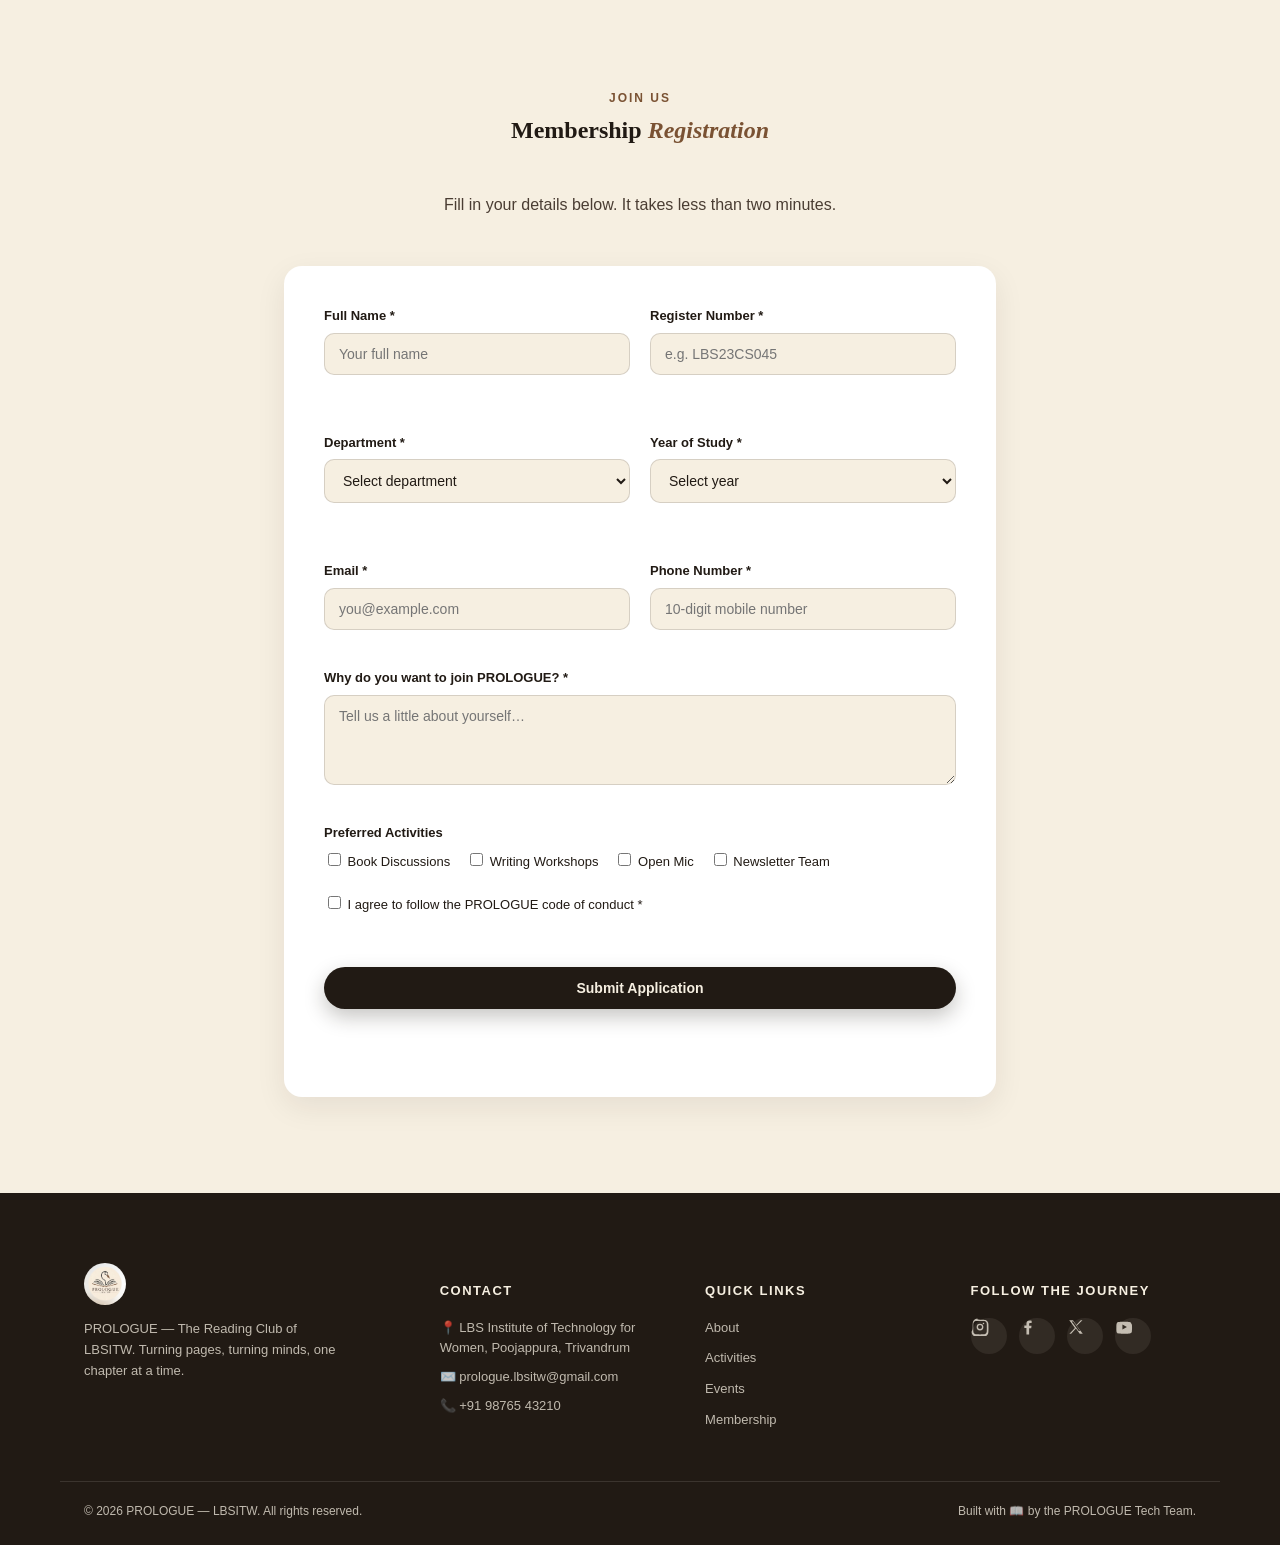
==== commit 49a085eb: "Update index.html" ====
--- a/index.html
+++ b/index.html
@@ -6,12 +6,12 @@
 <title>PROLOGUE — The Reading Club of LBSITW</title>
 <meta name="description" content="PROLOGUE is the official reading club of LBSITW. Discover activities, events, and become a member." />
 
-<link rel="icon" href="assets/logo.jpeg" type="image/jpeg" />
+<link rel="icon" href="logo.jpeg" type="image/jpeg" />
 <link rel="preconnect" href="https://fonts.googleapis.com">
 <link rel="preconnect" href="https://fonts.gstatic.com" crossorigin>
 <link href="https://fonts.googleapis.com/css2?family=Playfair+Display:wght@500;600;700;800&family=Inter:wght@400;500;600;700&display=swap" rel="stylesheet">
 
-<link rel="stylesheet" href="css/style.css" />
+<link rel="stylesheet" href="style.css" />
 
 <style id="prologue-inline-styles">
 /* ==========================================================
@@ -735,7 +735,7 @@
 <header class="site-header" id="siteHeader">
   <div class="nav-inner container">
     <a href="#home" class="brand">
-      <img src="assets/logo.jpeg" alt="PROLOGUE logo" class="brand-logo" />
+      <img src="logo.jpeg" alt="PROLOGUE logo" class="brand-logo" />
       <span class="brand-text">PROLOGUE</span>
     </a>
 
@@ -808,7 +808,7 @@
 <section id="about" class="section">
   <div class="container about-grid">
     <div class="about-media">
-      <img src="assets/logo.jpeg" alt="PROLOGUE club emblem" />
+      <img src="logo.jpeg" alt="PROLOGUE club emblem" />
     </div>
     <div class="about-text">
       <p class="section-label">About Us</p>
@@ -947,55 +947,55 @@
 
     <div class="library-grid" id="libraryGrid">
       <article class="book-card" data-language="english" data-genre="fiction">
-        <div class="book-cover"><img src="assets/books/midnight-library.svg" alt="The Midnight Library book cover"></div><span class="book-tag">English · Fiction</span>
+        <div class="book-cover"><img src="books/midnight-library.svg" alt="The Midnight Library book cover"></div><span class="book-tag">English · Fiction</span>
         <h3>The Midnight Library</h3><p class="book-author">Matt Haig</p>
         <p class="book-blurb">A novel about choices, possibilities and a life well lived.</p>
         <div class="book-actions"><button type="button" class="book-btn preview" data-preview data-read-url="https://books.google.com/books?q=intitle:The+Midnight+Library+inauthor:Matt+Haig">Preview</button><a href="https://openlibrary.org/search?q=The+Midnight+Library+Matt+Haig" target="_blank" rel="noopener" class="book-btn read">Read →</a></div>
       </article>
       <article class="book-card" data-language="english" data-genre="self-help">
-        <div class="book-cover"><img src="assets/books/atomic-habits.svg" alt="Atomic Habits book cover"></div><span class="book-tag">English · Self-help</span>
+        <div class="book-cover"><img src="books/atomic-habits.svg" alt="Atomic Habits book cover"></div><span class="book-tag">English · Self-help</span>
         <h3>Atomic Habits</h3><p class="book-author">James Clear</p>
         <p class="book-blurb">A practical guide to building better habits through small changes.</p>
         <div class="book-actions"><button type="button" class="book-btn preview" data-preview data-read-url="https://books.google.com/books?q=intitle:Atomic+Habits+inauthor:James+Clear">Preview</button><a href="https://openlibrary.org/search?q=Atomic+Habits+James+Clear" target="_blank" rel="noopener" class="book-btn read">Read →</a></div>
       </article>
       <article class="book-card" data-language="english" data-genre="romance">
-        <div class="book-cover"><img src="assets/books/pride-prejudice.svg" alt="Pride and Prejudice book cover"></div><span class="book-tag">English · Romance</span>
+        <div class="book-cover"><img src="books/pride-prejudice.svg" alt="Pride and Prejudice book cover"></div><span class="book-tag">English · Romance</span>
         <h3>Pride and Prejudice</h3><p class="book-author">Jane Austen</p>
         <p class="book-blurb">Wit, romance and social observation in a classic English novel.</p>
         <div class="book-actions"><button type="button" class="book-btn preview" data-preview data-read-url="https://books.google.com/books?q=intitle:Pride+and+Prejudice+inauthor:Jane+Austen">Preview</button><a href="https://openlibrary.org/search?q=Pride+and+Prejudice+Jane+Austen" target="_blank" rel="noopener" class="book-btn read">Read →</a></div>
       </article>
       <article class="book-card" data-language="english" data-genre="history">
-        <div class="book-cover"><img src="assets/books/sapiens.svg" alt="Sapiens book cover"></div><span class="book-tag">English · History</span>
+        <div class="book-cover"><img src="books/sapiens.svg" alt="Sapiens book cover"></div><span class="book-tag">English · History</span>
         <h3>Sapiens</h3><p class="book-author">Yuval Noah Harari</p>
         <p class="book-blurb">A broad journey through human history and civilisation.</p>
         <div class="book-actions"><button type="button" class="book-btn preview" data-preview data-read-url="https://books.google.com/books?q=intitle:Sapiens+inauthor:Yuval+Noah+Harari">Preview</button><a href="https://openlibrary.org/search?q=Sapiens+Yuval+Noah+Harari" target="_blank" rel="noopener" class="book-btn read">Read →</a></div>
       </article>
       <article class="book-card" data-language="malayalam" data-genre="fiction">
-        <div class="book-cover"><img src="assets/books/randamoozham.svg" alt="രണ്ടാമൂഴം book cover"></div><span class="book-tag">മലയാളം · Fiction</span>
+        <div class="book-cover"><img src="books/randamoozham.svg" alt="രണ്ടാമൂഴം book cover"></div><span class="book-tag">മലയാളം · Fiction</span>
         <h3>രണ്ടാമൂഴം</h3><p class="book-author">എം. ടി. വാസുദേവൻ നായർ</p>
         <p class="book-blurb">A celebrated Malayalam literary retelling told through Bhima's perspective.</p>
         <div class="book-actions"><button type="button" class="book-btn preview" data-preview data-read-url="https://books.google.com/books?q=intitle:%E0%B4%B0%E0%B4%A3%E0%B5%8D%E0%B4%9F%E0%B4%BE%E0%B4%AE%E0%B5%82%E0%B4%B4%E0%B4%82">Preview</button><a href="https://openlibrary.org/search?q=%E0%B4%B0%E0%B4%A3%E0%B5%8D%E0%B4%9F%E0%B4%BE%E0%B4%AE%E0%B5%82%E0%B4%B4%E0%B4%82" target="_blank" rel="noopener" class="book-btn read">Read →</a></div>
       </article>
       <article class="book-card" data-language="malayalam" data-genre="romance">
-        <div class="book-cover"><img src="assets/books/mayyazhi.svg" alt="മയ്യഴിപ്പുഴയുടെ തീരങ്ങളിൽ book cover"></div><span class="book-tag">മലയാളം · Romance</span>
+        <div class="book-cover"><img src="books/mayyazhi.svg" alt="മയ്യഴിപ്പുഴയുടെ തീരങ്ങളിൽ book cover"></div><span class="book-tag">മലയാളം · Romance</span>
         <h3>മയ്യഴിപ്പുഴയുടെ തീരങ്ങളിൽ</h3><p class="book-author">എം. മുകുന്ദൻ</p>
         <p class="book-blurb">A landmark Malayalam novel filled with memory, love and place.</p>
         <div class="book-actions"><button type="button" class="book-btn preview" data-preview data-read-url="https://books.google.com/books?q=intitle:%E0%B4%AE%E0%B4%AF%E0%B5%8D%E0%B4%AF%E0%B4%B4%E0%B4%BF%E0%B4%AA%E0%B5%8D%E0%B4%AA%E0%B5%81%E0%B4%B4%E0%B4%AF%E0%B5%81%E0%B4%9F%E0%B5%86+%E0%B4%A4%E0%B5%80%E0%B4%B0%E0%B4%99%E0%B5%8D%E0%B4%99%E0%B4%B3%E0%B4%BF%E0%B5%BD">Preview</button><a href="https://openlibrary.org/search?q=%E0%B4%AE%E0%B4%AF%E0%B5%8D%E0%B4%AF%E0%B4%B4%E0%B4%BF%E0%B4%AA%E0%B5%8D%E0%B4%AA%E0%B5%81%E0%B4%B4%E0%B4%AF%E0%B5%81%E0%B4%9F%E0%B5%86+%E0%B4%A4%E0%B5%80%E0%B4%B0%E0%B4%99%E0%B5%8D%E0%B4%99%E0%B4%B3%E0%B4%BF%E0%B5%BD" target="_blank" rel="noopener" class="book-btn read">Read →</a></div>
       </article>
       <article class="book-card" data-language="hindi" data-genre="fiction">
-        <div class="book-cover"><img src="assets/books/godaan.svg" alt="गोदान book cover"></div><span class="book-tag">हिन्दी · Fiction</span>
+        <div class="book-cover"><img src="books/godaan.svg" alt="गोदान book cover"></div><span class="book-tag">हिन्दी · Fiction</span>
         <h3>गोदान</h3><p class="book-author">मुंशी प्रेमचंद</p>
         <p class="book-blurb">A landmark Hindi novel exploring rural life, society and human struggle.</p>
         <div class="book-actions"><button type="button" class="book-btn preview" data-preview data-read-url="https://books.google.com/books?q=intitle:%E0%A4%97%E0%A5%8B%E0%A4%A6%E0%A4%BE%E0%A4%A8+inauthor:%E0%A4%AA%E0%A5%8D%E0%A4%B0%E0%A5%87%E0%A4%AE%E0%A4%9A%E0%A4%82%E0%A4%A6">Preview</button><a href="https://openlibrary.org/search?q=%E0%A4%97%E0%A5%8B%E0%A4%A6%E0%A4%BE%E0%A4%A8+Premchand" target="_blank" rel="noopener" class="book-btn read">Read →</a></div>
       </article>
       <article class="book-card" data-language="hindi" data-genre="poetry">
-        <div class="book-cover"><img src="assets/books/madhushala.svg" alt="मधुशाला book cover"></div><span class="book-tag">हिन्दी · Poetry</span>
+        <div class="book-cover"><img src="books/madhushala.svg" alt="मधुशाला book cover"></div><span class="book-tag">हिन्दी · Poetry</span>
         <h3>मधुशाला</h3><p class="book-author">हरिवंश राय बच्चन</p>
         <p class="book-blurb">A celebrated Hindi poetry collection built around the metaphor of the tavern.</p>
         <div class="book-actions"><button type="button" class="book-btn preview" data-preview data-read-url="https://books.google.com/books?q=intitle:%E0%A4%AE%E0%A4%A7%E0%A5%81%E0%A4%B6%E0%A4%BE%E0%A4%B2%E0%A4%BE">Preview</button><a href="https://openlibrary.org/search?q=%E0%A4%AE%E0%A4%A7%E0%A5%81%E0%A4%B6%E0%A4%BE%E0%A4%B2%E0%A4%BE" target="_blank" rel="noopener" class="book-btn read">Read →</a></div>
       </article>
       <article class="book-card" data-language="hindi" data-genre="mystery">
-        <div class="book-cover"><img src="assets/books/chandrakanta.svg" alt="चंद्रकांता book cover"></div><span class="book-tag">हिन्दी · Mystery</span>
+        <div class="book-cover"><img src="books/chandrakanta.svg" alt="चंद्रकांता book cover"></div><span class="book-tag">हिन्दी · Mystery</span>
         <h3>चंद्रकांता</h3><p class="book-author">देवकीनंदन खत्री</p>
         <p class="book-blurb">A classic Hindi fantasy-adventure filled with mystery, intrigue and romance.</p>
         <div class="book-actions"><button type="button" class="book-btn preview" data-preview data-read-url="https://books.google.com/books?q=intitle:%E0%A4%9A%E0%A4%82%E0%A4%A6%E0%A5%8D%E0%A4%B0%E0%A4%95%E0%A4%BE%E0%A4%82%E0%A4%A4%E0%A4%BE">Preview</button><a href="https://openlibrary.org/search?q=%E0%A4%9A%E0%A4%82%E0%A4%A6%E0%A5%8D%E0%A4%B0%E0%A4%95%E0%A4%BE%E0%A4%82%E0%A4%A4%E0%A4%BE" target="_blank" rel="noopener" class="book-btn read">Read →</a></div>
@@ -1205,7 +1205,7 @@
 <footer id="contact" class="footer">
   <div class="container footer-grid">
     <div class="footer-brand">
-      <img src="assets/logo.jpeg" alt="PROLOGUE logo" class="footer-logo" />
+      <img src="logo.jpeg" alt="PROLOGUE logo" class="footer-logo" />
       <p>PROLOGUE — The Reading Club of LBSITW. Turning pages, turning minds, one chapter at a time.</p>
     </div>
 
--- a/style.css
+++ b/style.css
@@ -0,0 +1,699 @@
+/* ==========================================================
+   PROLOGUE — Reading Club Website
+   Theme: warm cream / ink / brown, editorial serif headings
+   ========================================================== */
+
+:root {
+  --cream: #f6efe1;
+  --cream-soft: #efe4d0;
+  --ink: #211a14;
+  --ink-soft: #4a3d33;
+  --brown: #7a5233;
+  --brown-dark: #4e3320;
+  --gold: #b8843f;
+  --white: #ffffff;
+  --radius: 18px;
+  --shadow: 0 10px 30px rgba(33, 26, 20, 0.08);
+  --font-head: "Playfair Display", serif;
+  --font-body: "Inter", sans-serif;
+}
+
+* { box-sizing: border-box; }
+
+html { scroll-behavior: smooth; }
+
+body {
+  margin: 0;
+  font-family: var(--font-body);
+  color: var(--ink-soft);
+  background: var(--cream);
+  line-height: 1.6;
+  overflow-x: hidden;
+}
+
+img { max-width: 100%; display: block; }
+
+.container {
+  width: 100%;
+  max-width: 1160px;
+  margin: 0 auto;
+  padding: 0 24px;
+}
+
+h1, h2, h3 {
+  font-family: var(--font-head);
+  color: var(--ink);
+  margin: 0 0 16px;
+  line-height: 1.15;
+}
+
+.accent { color: var(--brown); font-style: italic; }
+
+.section { padding: 96px 0; }
+.section-alt { background: var(--cream-soft); }
+
+.section-label {
+  text-transform: uppercase;
+  letter-spacing: 2px;
+  font-size: 12px;
+  font-weight: 600;
+  color: var(--brown);
+  margin-bottom: 8px;
+}
+
+.center { text-align: center; }
+.section .center + .center { margin-bottom: 48px; }
+
+/* ---------- Buttons ---------- */
+.btn {
+  display: inline-block;
+  padding: 13px 26px;
+  border-radius: 999px;
+  font-weight: 600;
+  font-size: 14px;
+  text-decoration: none;
+  cursor: pointer;
+  border: 1.5px solid transparent;
+  transition: transform 0.2s ease, background 0.2s ease, color 0.2s ease, box-shadow .2s ease;
+}
+.btn:hover { transform: translateY(-2px); }
+.btn-primary {
+  background: var(--ink);
+  color: var(--cream);
+  box-shadow: 0 8px 20px rgba(33,26,20,0.25);
+}
+.btn-primary:hover { background: var(--brown-dark); }
+.btn-outline {
+  background: transparent;
+  color: var(--ink);
+  border-color: var(--ink);
+}
+.btn-outline:hover { background: var(--ink); color: var(--cream); }
+.btn-small { padding: 9px 18px; font-size: 13px; }
+.btn-block { width: 100%; text-align: center; border: none; margin-top: 8px; }
+
+/* ---------- Header ---------- */
+.site-header {
+  position: fixed;
+  top: 0; left: 0; right: 0;
+  z-index: 100;
+  padding: 18px 0;
+  transition: background .35s ease, box-shadow .35s ease, padding .35s ease;
+}
+.site-header.scrolled {
+  background: rgba(246, 239, 225, 0.9);
+  backdrop-filter: blur(10px);
+  box-shadow: 0 4px 20px rgba(33,26,20,0.08);
+  padding: 10px 0;
+}
+.nav-inner {
+  display: flex;
+  align-items: center;
+  justify-content: space-between;
+}
+.brand {
+  display: flex;
+  align-items: center;
+  gap: 10px;
+  text-decoration: none;
+}
+.brand-logo {
+  width: 38px; height: 38px;
+  border-radius: 50%;
+  object-fit: cover;
+  box-shadow: 0 2px 8px rgba(0,0,0,0.15);
+}
+.brand-text {
+  font-family: var(--font-head);
+  font-weight: 700;
+  font-size: 20px;
+  letter-spacing: 1px;
+  color: var(--ink);
+}
+.main-nav {
+  display: flex;
+  align-items: center;
+  gap: 28px;
+}
+.nav-link {
+  color: var(--ink-soft);
+  text-decoration: none;
+  font-size: 14px;
+  font-weight: 500;
+  transition: color .2s ease;
+}
+.nav-link:hover { color: var(--brown); }
+
+.hamburger {
+  display: none;
+  flex-direction: column;
+  gap: 5px;
+  background: none;
+  border: none;
+  cursor: pointer;
+  padding: 6px;
+}
+.hamburger span {
+  width: 24px; height: 2px;
+  background: var(--ink);
+  border-radius: 2px;
+  transition: transform .25s ease, opacity .25s ease;
+}
+.hamburger.open span:nth-child(1) { transform: translateY(7px) rotate(45deg); }
+.hamburger.open span:nth-child(2) { opacity: 0; }
+.hamburger.open span:nth-child(3) { transform: translateY(-7px) rotate(-45deg); }
+
+/* ---------- Hero ---------- */
+.hero {
+  position: relative;
+  min-height: 100vh;
+  display: flex;
+  align-items: center;
+  overflow: hidden;
+}
+.hero-bg {
+  position: absolute;
+  inset: 0;
+  background:
+    radial-gradient(circle at 20% 20%, rgba(184,132,63,0.18), transparent 40%),
+    radial-gradient(circle at 80% 70%, rgba(122,82,51,0.18), transparent 45%),
+    linear-gradient(160deg, var(--cream) 0%, var(--cream-soft) 100%);
+  z-index: -1;
+}
+.hero-content { padding-top: 90px; max-width: 780px; }
+.eyebrow {
+  text-transform: uppercase;
+  letter-spacing: 3px;
+  font-size: 12px;
+  font-weight: 700;
+  color: var(--brown);
+  margin-bottom: 14px;
+}
+.hero h1 {
+  font-size: clamp(38px, 6vw, 68px);
+  margin-bottom: 18px;
+}
+.hero-sub {
+  font-size: 17px;
+  max-width: 560px;
+  margin-bottom: 30px;
+}
+.hero-actions { display: flex; gap: 16px; flex-wrap: wrap; margin-bottom: 44px; }
+
+.hero-ticker {
+  display: inline-flex;
+  align-items: center;
+  gap: 10px;
+  background: var(--white);
+  border: 1px solid rgba(33,26,20,0.08);
+  padding: 10px 18px;
+  border-radius: 999px;
+  font-size: 13px;
+  box-shadow: var(--shadow);
+}
+.ticker-label { font-weight: 700; color: var(--brown); }
+
+.scroll-cue {
+  position: absolute;
+  bottom: 28px;
+  left: 50%;
+  transform: translateX(-50%);
+  color: var(--ink);
+  font-size: 20px;
+  text-decoration: none;
+  animation: bounce 2s infinite;
+}
+@keyframes bounce {
+  0%, 100% { transform: translate(-50%, 0); }
+  50% { transform: translate(-50%, 8px); }
+}
+
+/* ---------- Stats ---------- */
+.stats-strip {
+  background: var(--ink);
+  color: var(--cream);
+  padding: 44px 0;
+}
+.stats-grid {
+  display: grid;
+  grid-template-columns: repeat(4, 1fr);
+  text-align: center;
+  gap: 20px;
+}
+.stat-number, .stat-suffix {
+  font-family: var(--font-head);
+  font-size: 40px;
+  font-weight: 700;
+  color: var(--gold);
+}
+.stat p { margin: 6px 0 0; font-size: 13px; opacity: 0.8; }
+
+/* ---------- About ---------- */
+.about-grid {
+  display: grid;
+  grid-template-columns: 0.9fr 1.3fr;
+  gap: 60px;
+  align-items: center;
+}
+.about-media img {
+  width: 100%;
+  border-radius: var(--radius);
+  box-shadow: var(--shadow);
+  aspect-ratio: 1/1;
+  object-fit: cover;
+  background: var(--cream-soft);
+}
+.vm-cards {
+  display: grid;
+  grid-template-columns: 1fr 1fr;
+  gap: 18px;
+  margin-top: 24px;
+}
+.vm-card {
+  background: var(--white);
+  padding: 20px;
+  border-radius: 14px;
+  box-shadow: var(--shadow);
+}
+.vm-card h3 { font-size: 16px; margin-bottom: 8px; }
+.vm-card p { font-size: 14px; margin: 0; }
+
+/* ---------- Why join / Activities grids ---------- */
+.benefits-grid, .activities-grid {
+  display: grid;
+  grid-template-columns: repeat(3, 1fr);
+  gap: 26px;
+}
+.benefit-card, .activity-card {
+  background: var(--white);
+  border-radius: var(--radius);
+  padding: 30px 26px;
+  box-shadow: var(--shadow);
+  transition: transform .25s ease, box-shadow .25s ease;
+  position: relative;
+}
+.benefit-card:hover, .activity-card:hover {
+  transform: translateY(-6px);
+  box-shadow: 0 16px 34px rgba(33,26,20,0.12);
+}
+.benefit-icon { font-size: 30px; margin-bottom: 14px; }
+.benefit-card h3, .activity-card h3 { font-size: 18px; }
+.benefit-card p, .activity-card p { font-size: 14px; margin: 0; }
+.activity-tag {
+  display: inline-block;
+  background: var(--cream-soft);
+  color: var(--brown);
+  font-size: 11px;
+  font-weight: 700;
+  text-transform: uppercase;
+  letter-spacing: 1px;
+  padding: 4px 10px;
+  border-radius: 999px;
+  margin-bottom: 14px;
+}
+
+/* ---------- Library ---------- */
+.library-grid {
+  display: grid;
+  grid-template-columns: repeat(3, 1fr);
+  gap: 26px;
+}
+.book-card {
+  display: flex;
+  flex-direction: column;
+  height: 100%;
+  background: var(--white);
+  border-radius: var(--radius);
+  padding: 22px;
+  box-shadow: var(--shadow);
+  text-decoration: none;
+  color: inherit;
+  transition: transform .25s ease, box-shadow .25s ease;
+}
+.book-card:hover {
+  transform: translateY(-6px);
+  box-shadow: 0 16px 34px rgba(33,26,20,0.12);
+}
+.book-cover {
+  width: 100%;
+  height: 150px;
+  border-radius: 12px;
+  display: flex;
+  align-items: center;
+  justify-content: center;
+  overflow: hidden;
+  margin-bottom: 16px;
+  background: var(--cream-soft);
+}
+.book-cover img {
+  width: 100%;
+  height: 100%;
+  display: block;
+  object-fit: cover;
+  transition: transform .35s ease;
+}
+.book-card:hover .book-cover img { transform: scale(1.035); }
+.book-card h3 { font-size: 17px; margin-bottom: 4px; }
+.book-author {
+  font-size: 12px;
+  font-style: italic;
+  color: var(--brown);
+  margin: 0 0 10px;
+}
+.book-blurb { font-size: 13px; margin: 0 0 14px; }
+.book-link {
+  margin-top: auto;
+  font-size: 12px;
+  font-weight: 700;
+  color: var(--brown);
+  letter-spacing: .3px;
+}
+
+/* ---------- Events ---------- */
+.tabs {
+  display: flex;
+  justify-content: center;
+  gap: 12px;
+  margin-bottom: 36px;
+}
+.tab-btn {
+  background: var(--white);
+  border: 1px solid rgba(33,26,20,0.1);
+  color: var(--ink-soft);
+  padding: 10px 24px;
+  border-radius: 999px;
+  font-size: 14px;
+  font-weight: 600;
+  cursor: pointer;
+  transition: all .2s ease;
+}
+.tab-btn.active { background: var(--ink); color: var(--cream); border-color: var(--ink); }
+.tab-panel { display: none; max-width: 700px; margin: 0 auto; }
+.tab-panel.active { display: block; animation: fadeIn .35s ease; }
+@keyframes fadeIn { from { opacity: 0; transform: translateY(8px);} to {opacity:1; transform: translateY(0);} }
+
+.event-card {
+  display: flex;
+  align-items: center;
+  gap: 20px;
+  background: var(--white);
+  border-radius: 14px;
+  padding: 18px 22px;
+  box-shadow: var(--shadow);
+  margin-bottom: 16px;
+}
+.event-date {
+  display: flex;
+  flex-direction: column;
+  align-items: center;
+  justify-content: center;
+  background: var(--ink);
+  color: var(--cream);
+  border-radius: 12px;
+  width: 62px; height: 62px;
+  flex-shrink: 0;
+  font-size: 11px;
+  font-weight: 700;
+  letter-spacing: 1px;
+}
+.event-date span { font-family: var(--font-head); font-size: 22px; line-height: 1; }
+.event-info h3 { font-size: 16px; margin-bottom: 4px; }
+.event-info p { margin: 0; font-size: 13px; }
+
+/* ---------- Gallery ---------- */
+.gallery-grid {
+  display: grid;
+  grid-template-columns: repeat(3, 1fr);
+  gap: 16px;
+}
+.gallery-grid img {
+  width: 100%;
+  height: 220px;
+  object-fit: cover;
+  border-radius: 14px;
+  cursor: pointer;
+  transition: transform .3s ease, filter .3s ease;
+}
+.gallery-grid img:hover { transform: scale(1.03); filter: brightness(0.9); }
+
+.lightbox {
+  position: fixed;
+  inset: 0;
+  background: rgba(15, 11, 8, 0.92);
+  display: none;
+  align-items: center;
+  justify-content: center;
+  z-index: 999;
+  padding: 24px;
+}
+.lightbox.open { display: flex; }
+.lightbox img {
+  max-width: 88vw;
+  max-height: 82vh;
+  border-radius: 10px;
+  box-shadow: 0 20px 60px rgba(0,0,0,0.5);
+}
+.lightbox-close, .lightbox-nav {
+  position: absolute;
+  background: rgba(255,255,255,0.1);
+  border: none;
+  color: #fff;
+  cursor: pointer;
+  border-radius: 50%;
+  width: 44px; height: 44px;
+  font-size: 20px;
+  display: flex;
+  align-items: center;
+  justify-content: center;
+  transition: background .2s ease;
+}
+.lightbox-close:hover, .lightbox-nav:hover { background: rgba(255,255,255,0.2); }
+.lightbox-close { top: 22px; right: 22px; }
+.lightbox-nav.prev { left: 22px; top: 50%; transform: translateY(-50%); }
+.lightbox-nav.next { right: 22px; top: 50%; transform: translateY(-50%); }
+
+/* ---------- Membership Form ---------- */
+.form-wrap { max-width: 760px; }
+.form-intro { margin-bottom: 40px; }
+#membershipForm {
+  background: var(--white);
+  border-radius: var(--radius);
+  padding: 40px;
+  box-shadow: var(--shadow);
+}
+.form-grid {
+  display: grid;
+  grid-template-columns: 1fr 1fr;
+  gap: 20px;
+}
+.form-group { margin-bottom: 20px; display: flex; flex-direction: column; }
+.form-group.full-width { grid-column: 1 / -1; }
+label {
+  font-size: 13px;
+  font-weight: 600;
+  color: var(--ink);
+  margin-bottom: 6px;
+}
+input, select, textarea {
+  font-family: var(--font-body);
+  font-size: 14px;
+  padding: 12px 14px;
+  border: 1.5px solid rgba(33,26,20,0.15);
+  border-radius: 10px;
+  background: var(--cream);
+  color: var(--ink);
+  outline: none;
+  transition: border-color .2s ease;
+  resize: vertical;
+}
+input:focus, select:focus, textarea:focus { border-color: var(--brown); }
+input.invalid, select.invalid, textarea.invalid { border-color: #c0392b; }
+.error-msg {
+  color: #c0392b;
+  font-size: 12px;
+  margin-top: 4px;
+  min-height: 14px;
+}
+.checkbox-row {
+  display: flex;
+  flex-wrap: wrap;
+  gap: 16px;
+  font-size: 13px;
+  font-weight: 400;
+}
+.checkbox-row label { flex-direction: row; align-items: center; gap: 6px; font-weight: 400; margin: 0; }
+.agree-row { flex-direction: column; }
+.agree-label { flex-direction: row !important; align-items: center; gap: 8px; font-weight: 500; }
+.form-success {
+  text-align: center;
+  color: #1b7a3d;
+  font-weight: 600;
+  font-size: 14px;
+  min-height: 20px;
+  margin-top: 14px;
+}
+
+/* ---------- Footer ---------- */
+.footer {
+  background: var(--ink);
+  color: rgba(246,239,225,0.75);
+  padding: 70px 0 24px;
+}
+.footer-grid {
+  display: grid;
+  grid-template-columns: 1.4fr 1fr 1fr 1fr;
+  gap: 40px;
+  padding-bottom: 40px;
+  border-bottom: 1px solid rgba(246,239,225,0.12);
+}
+.footer-logo {
+  width: 42px; height: 42px;
+  border-radius: 50%;
+  object-fit: cover;
+  margin-bottom: 14px;
+}
+.footer-brand p { font-size: 13px; max-width: 260px; }
+.footer h4 {
+  color: var(--cream);
+  font-family: var(--font-body);
+  font-size: 13px;
+  text-transform: uppercase;
+  letter-spacing: 1.5px;
+  margin-bottom: 16px;
+}
+.footer-col p { font-size: 13px; margin: 0 0 8px; }
+.footer-col a {
+  display: block;
+  color: rgba(246,239,225,0.75);
+  text-decoration: none;
+  font-size: 13px;
+  margin-bottom: 10px;
+  transition: color .2s ease;
+}
+.footer-col a:hover { color: var(--gold); }
+.social-row { display: flex; gap: 12px; }
+.social-icon {
+  width: 36px; height: 36px;
+  border-radius: 50%;
+  background: rgba(246,239,225,0.08);
+  display: flex; align-items: center; justify-content: center;
+  color: var(--cream);
+  transition: background .2s ease, transform .2s ease;
+}
+.social-icon:hover { background: var(--gold); color: var(--ink); transform: translateY(-3px); }
+
+.footer-bottom {
+  display: flex;
+  justify-content: space-between;
+  flex-wrap: wrap;
+  gap: 8px;
+  padding-top: 20px;
+  font-size: 12px;
+}
+.footer-bottom p { margin: 0; }
+
+/* ============ Responsive ============ */
+@media (max-width: 900px) {
+  .about-grid { grid-template-columns: 1fr; }
+  .benefits-grid, .activities-grid, .library-grid { grid-template-columns: repeat(2, 1fr); }
+  .footer-grid { grid-template-columns: 1fr 1fr; }
+}
+
+@media (max-width: 720px) {
+  .main-nav {
+    position: fixed;
+    top: 0; right: -100%;
+    height: 100vh;
+    width: 78%;
+    max-width: 320px;
+    background: var(--cream);
+    flex-direction: column;
+    justify-content: center;
+    align-items: flex-start;
+    padding: 40px 36px;
+    gap: 22px;
+    box-shadow: -10px 0 30px rgba(0,0,0,0.15);
+    transition: right .35s ease;
+  }
+  .main-nav.open { right: 0; }
+  .hamburger { display: flex; }
+  .stats-grid { grid-template-columns: repeat(2, 1fr); gap: 30px; }
+  .benefits-grid, .activities-grid, .library-grid { grid-template-columns: 1fr; }
+  .gallery-grid { grid-template-columns: repeat(2, 1fr); }
+  .form-grid { grid-template-columns: 1fr; }
+  .footer-grid { grid-template-columns: 1fr; text-align: left; }
+  .vm-cards { grid-template-columns: 1fr; }
+}
+
+/* ============ INTRO SCREEN ============ */
+.intro-screen{position:fixed;inset:0;z-index:5000;background:radial-gradient(circle at 50% 35%,rgba(184,132,63,.15),transparent 35%),linear-gradient(145deg,var(--cream),var(--cream-soft));display:flex;flex-direction:column;align-items:center;justify-content:center;text-align:center;transition:opacity .65s ease,visibility .65s ease;overflow:hidden}
+.intro-screen.hide{opacity:0;visibility:hidden;pointer-events:none}
+.intro-kicker{font-size:11px;letter-spacing:3px;font-weight:700;color:var(--brown);margin:28px 0 8px}
+.intro-screen h1{font-size:clamp(48px,10vw,92px);letter-spacing:4px;margin:0;color:var(--ink);animation:introTitle 1.2s ease both}
+.intro-line{font-family:var(--font-head);font-style:italic;font-size:17px;color:var(--ink-soft);margin:8px 0 26px}
+.intro-book{position:relative;width:125px;height:88px;background:linear-gradient(90deg,#5d3924 0 48%,#8b603e 49% 51%,#5d3924 52%);border-radius:5px 9px 9px 5px;box-shadow:0 18px 35px rgba(33,26,20,.22);transform:perspective(500px) rotateX(10deg);animation:bookOpen 1.5s ease both}
+.intro-book:before,.intro-book:after{content:"";position:absolute;top:5px;bottom:5px;width:55px;background:#f8f0df;border-radius:3px;box-shadow:inset 0 0 8px rgba(0,0,0,.08)}
+.intro-book:before{left:5px;transform-origin:right center;animation:pageLeft 1.5s ease both}
+.intro-book:after{right:5px;transform-origin:left center;animation:pageRight 1.5s ease both}
+.intro-actions{display:flex;align-items:center;gap:14px}
+.intro-enter{border:0;border-radius:999px;background:var(--ink);color:var(--cream);padding:13px 24px;font-weight:700;cursor:pointer;box-shadow:0 10px 24px rgba(33,26,20,.2);transition:transform .2s ease,background .2s ease}
+.intro-enter:hover{transform:translateY(-2px);background:var(--brown-dark)}
+.intro-skip{border:0;background:transparent;color:var(--ink-soft);font-size:13px;font-weight:600;cursor:pointer;padding:10px}
+.intro-skip:hover{text-decoration:underline;color:var(--brown)}
+.intro-progress{position:absolute;bottom:32px;width:min(220px,55vw);height:3px;background:rgba(33,26,20,.1);border-radius:9px;overflow:hidden}
+.intro-progress span{display:block;height:100%;background:var(--brown);animation:introProgress 4s linear forwards}
+@keyframes bookOpen{from{transform:perspective(500px) rotateX(10deg) scale(.7);opacity:0}to{transform:perspective(500px) rotateX(10deg) scale(1);opacity:1}}
+@keyframes pageLeft{from{transform:perspective(300px) rotateY(75deg)}to{transform:perspective(300px) rotateY(0)}}
+@keyframes pageRight{from{transform:perspective(300px) rotateY(-75deg)}to{transform:perspective(300px) rotateY(0)}}
+@keyframes introTitle{from{opacity:0;transform:translateY(12px);letter-spacing:12px}to{opacity:1;transform:translateY(0);letter-spacing:4px}}
+@keyframes introProgress{from{width:0}to{width:100%}}
+
+/* ============ THEME TOGGLE ============ */
+.theme-toggle{display:flex;align-items:center;gap:6px;border:1px solid rgba(33,26,20,.14);background:var(--white);color:var(--ink);border-radius:999px;padding:8px 12px;font-size:12px;font-weight:700;cursor:pointer;margin-left:auto;margin-right:14px;transition:.25s ease}
+.theme-toggle:hover{transform:translateY(-1px);border-color:var(--brown)}
+body.dark-mode{--cream:#15120f;--cream-soft:#211b16;--ink:#f5ead8;--ink-soft:#d4c5b2;--brown:#d0a16a;--brown-dark:#b8843f;--gold:#d9ad6f;--white:#27201a;--shadow:0 10px 30px rgba(0,0,0,.28)}
+body.dark-mode .site-header.scrolled{background:rgba(21,18,15,.88)}
+body.dark-mode input,body.dark-mode select,body.dark-mode textarea{border-color:rgba(245,234,216,.16)}
+
+/* ============ LIBRARY FILTERS ============ */
+.library-filters{background:var(--white);border-radius:18px;padding:20px 22px;margin:0 auto 34px;box-shadow:var(--shadow);display:grid;gap:16px}
+.filter-group{display:flex;align-items:center;gap:8px;flex-wrap:wrap}
+.filter-title{font-size:12px;font-weight:800;text-transform:uppercase;letter-spacing:1px;color:var(--brown);margin-right:6px;min-width:108px}
+.filter-btn{border:1px solid rgba(33,26,20,.12);background:transparent;color:var(--ink-soft);padding:8px 14px;border-radius:999px;font-size:12px;font-weight:600;cursor:pointer;transition:.2s ease}
+.filter-btn:hover{border-color:var(--brown);color:var(--brown);transform:translateY(-1px)}
+.filter-btn.active{background:var(--ink);border-color:var(--ink);color:var(--cream)}
+.book-card{position:relative}
+.book-tag{display:inline-block;align-self:flex-start;background:var(--cream-soft);color:var(--brown);font-size:10px;font-weight:800;text-transform:uppercase;letter-spacing:.5px;border-radius:999px;padding:4px 9px;margin:-4px 0 10px}
+.book-actions{display:flex;gap:8px;margin-top:auto;padding-top:8px}
+.book-btn{display:inline-flex;align-items:center;justify-content:center;border-radius:999px;padding:8px 12px;font-size:11px;font-weight:800;text-decoration:none;flex:1;transition:.2s ease}
+.book-btn.preview{background:var(--cream-soft);color:var(--ink)}
+.book-btn.read{background:var(--ink);color:var(--cream)}
+.book-btn:hover{transform:translateY(-2px)}
+.book-cover{overflow:hidden;position:relative}
+.cover-midnight{background:linear-gradient(135deg,#d9c7a8,#9d7650)}
+.cover-atomic{background:linear-gradient(135deg,#c9a37e,#8b5d39)}
+.cover-pride{background:linear-gradient(135deg,#e0d3ba,#a88c6c)}
+.cover-sapiens{background:linear-gradient(135deg,#a9835f,#62452f)}
+.cover-malayalam{background:linear-gradient(135deg,#7a9a75,#d7c79b)}
+.cover-malayalam2{background:linear-gradient(135deg,#799b84,#c9b28c)}
+.cover-hindi{background:linear-gradient(135deg,#d48d55,#8d4f37)}
+.cover-poetry{background:linear-gradient(135deg,#8c729c,#d0b4a1)}
+.cover-mystery{background:linear-gradient(135deg,#58646b,#a99372)}
+.library-empty{display:none;text-align:center;padding:30px;background:var(--white);border-radius:14px;color:var(--ink-soft);margin-bottom:24px}
+.library-empty.show{display:block}
+.book-card.filtered-out{display:none}
+@media(max-width:720px){.theme-toggle{margin-left:auto;margin-right:8px;padding:8px 10px}.theme-label{display:none}.intro-book{width:105px;height:76px}.filter-title{width:100%;min-width:0}.library-filters{padding:18px}.filter-btn{padding:8px 11px}}
+
+/* ============ ON-SITE BOOK PREVIEW ============ */
+.book-preview-modal{position:fixed;inset:0;z-index:4500;display:grid;place-items:center;padding:20px;opacity:0;visibility:hidden;pointer-events:none;transition:opacity .25s ease,visibility .25s ease}
+.book-preview-modal.open{opacity:1;visibility:visible;pointer-events:auto}
+.preview-backdrop{position:absolute;inset:0;background:rgba(15,12,9,.68);backdrop-filter:blur(7px)}
+.preview-dialog{position:relative;z-index:1;width:min(760px,100%);max-height:min(720px,92vh);overflow:auto;background:var(--white);color:var(--ink);border:1px solid rgba(255,255,255,.08);border-radius:24px;box-shadow:0 30px 90px rgba(0,0,0,.35);padding:28px;display:grid;grid-template-columns:180px 1fr;gap:28px;transform:translateY(18px) scale(.97);transition:transform .3s ease}
+.book-preview-modal.open .preview-dialog{transform:translateY(0) scale(1)}
+.preview-close{position:absolute;right:15px;top:12px;width:38px;height:38px;border:0;border-radius:50%;background:var(--cream-soft);color:var(--ink);font-size:26px;line-height:1;cursor:pointer;z-index:2}
+.preview-book-art{min-height:250px;border-radius:16px;display:grid;place-items:center;overflow:hidden;background:var(--cream-soft);box-shadow:0 15px 30px rgba(33,26,20,.15);align-self:start}
+.preview-book-art img{width:100%;height:100%;min-height:250px;object-fit:cover;display:block}
+.preview-meta{display:inline-block;font-size:10px;text-transform:uppercase;letter-spacing:1px;font-weight:800;color:var(--brown);background:var(--cream-soft);padding:5px 9px;border-radius:999px;margin-bottom:10px}
+.preview-content h2{font-size:clamp(26px,4vw,40px);margin:0 45px 4px 0}.preview-author{font-weight:700;color:var(--brown);margin:0 0 18px}.preview-summary{font-size:15px;line-height:1.8;color:var(--ink-soft);margin-bottom:16px}.preview-note{font-size:12px;line-height:1.6;color:var(--ink-soft);padding:12px 14px;border-left:3px solid var(--brown);background:var(--cream-soft);border-radius:0 10px 10px 0}.preview-actions{display:flex;gap:10px;flex-wrap:wrap;margin-top:20px}.preview-actions button,.preview-actions a{border:0;border-radius:999px;padding:11px 16px;font-size:12px;font-weight:800;text-decoration:none;cursor:pointer}.preview-continue{background:var(--cream-soft);color:var(--ink)}.preview-read{background:var(--ink);color:var(--cream)}
+body.preview-open{overflow:hidden}
+@media(max-width:620px){.preview-dialog{grid-template-columns:1fr;padding:22px;gap:18px}.preview-book-art{min-height:140px}.preview-book-art img{min-height:140px}.preview-actions>*{flex:1;text-align:center}.preview-close{right:10px;top:9px}}
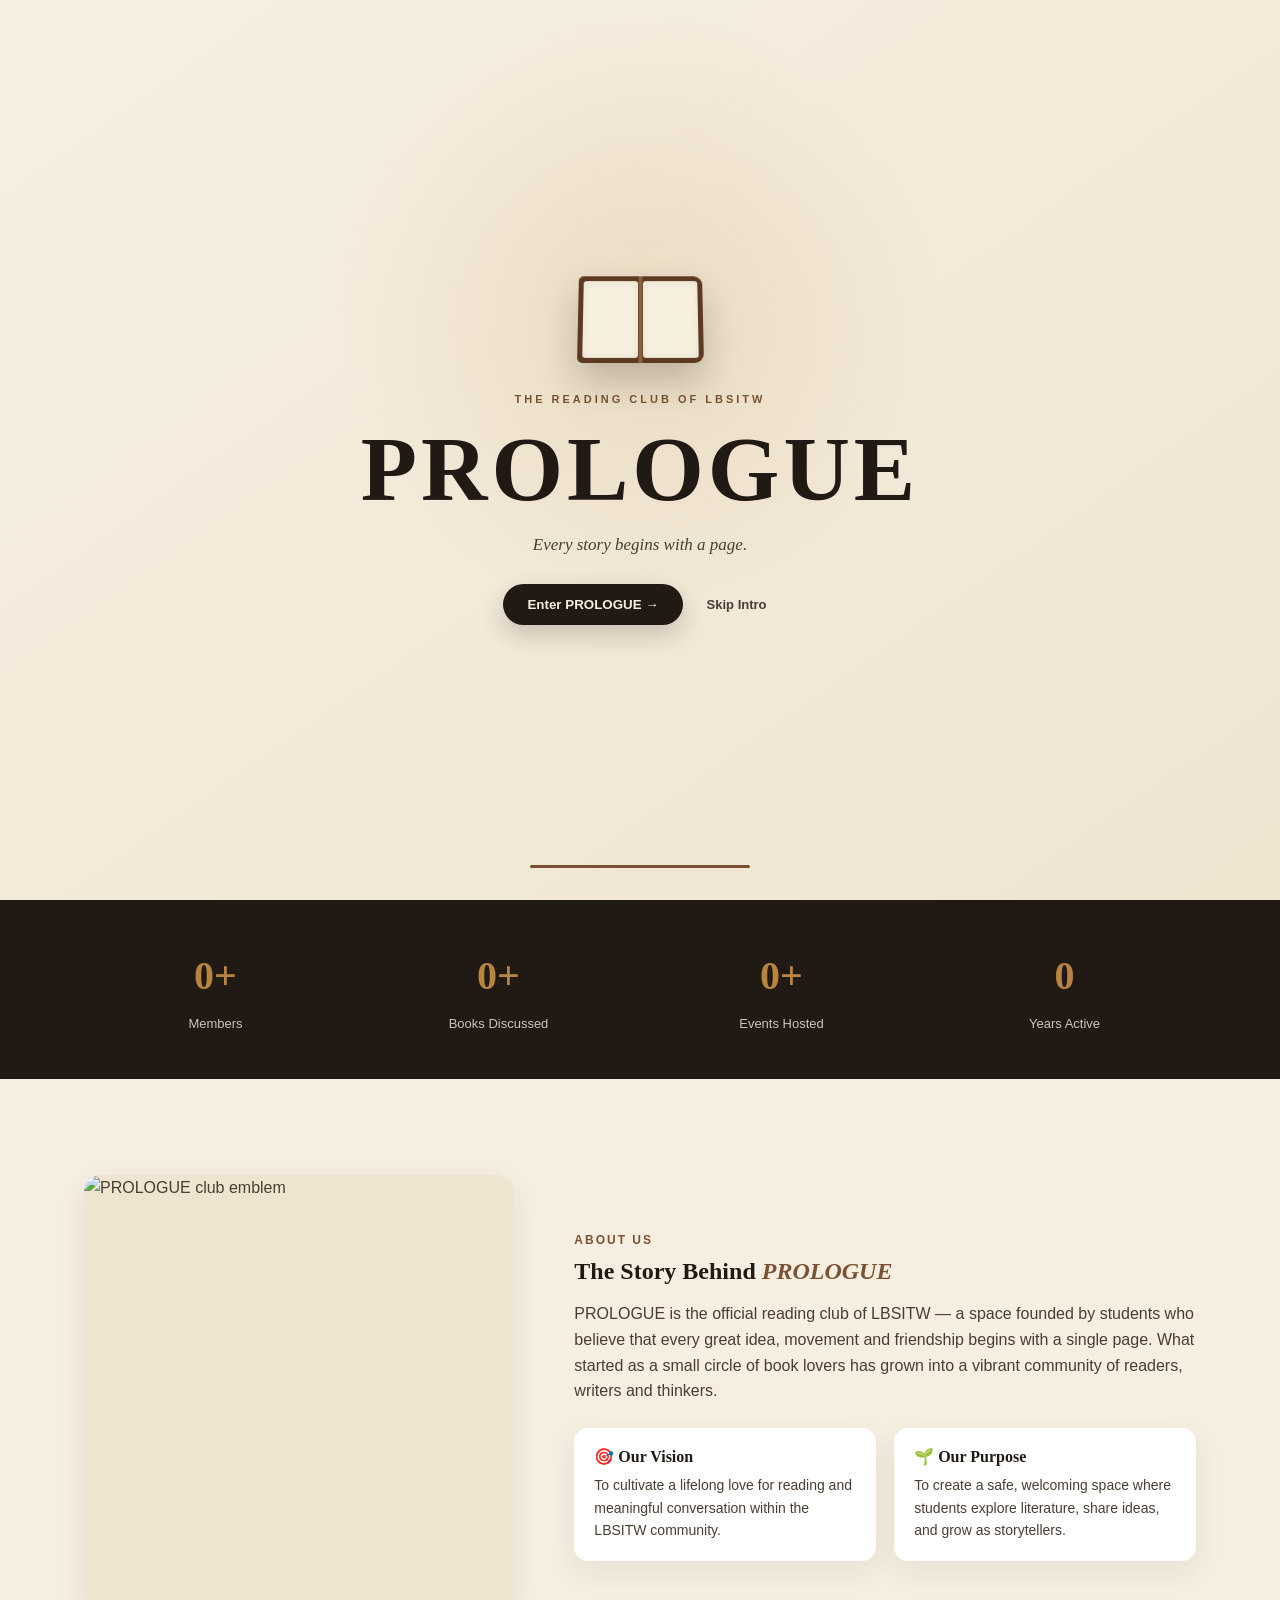
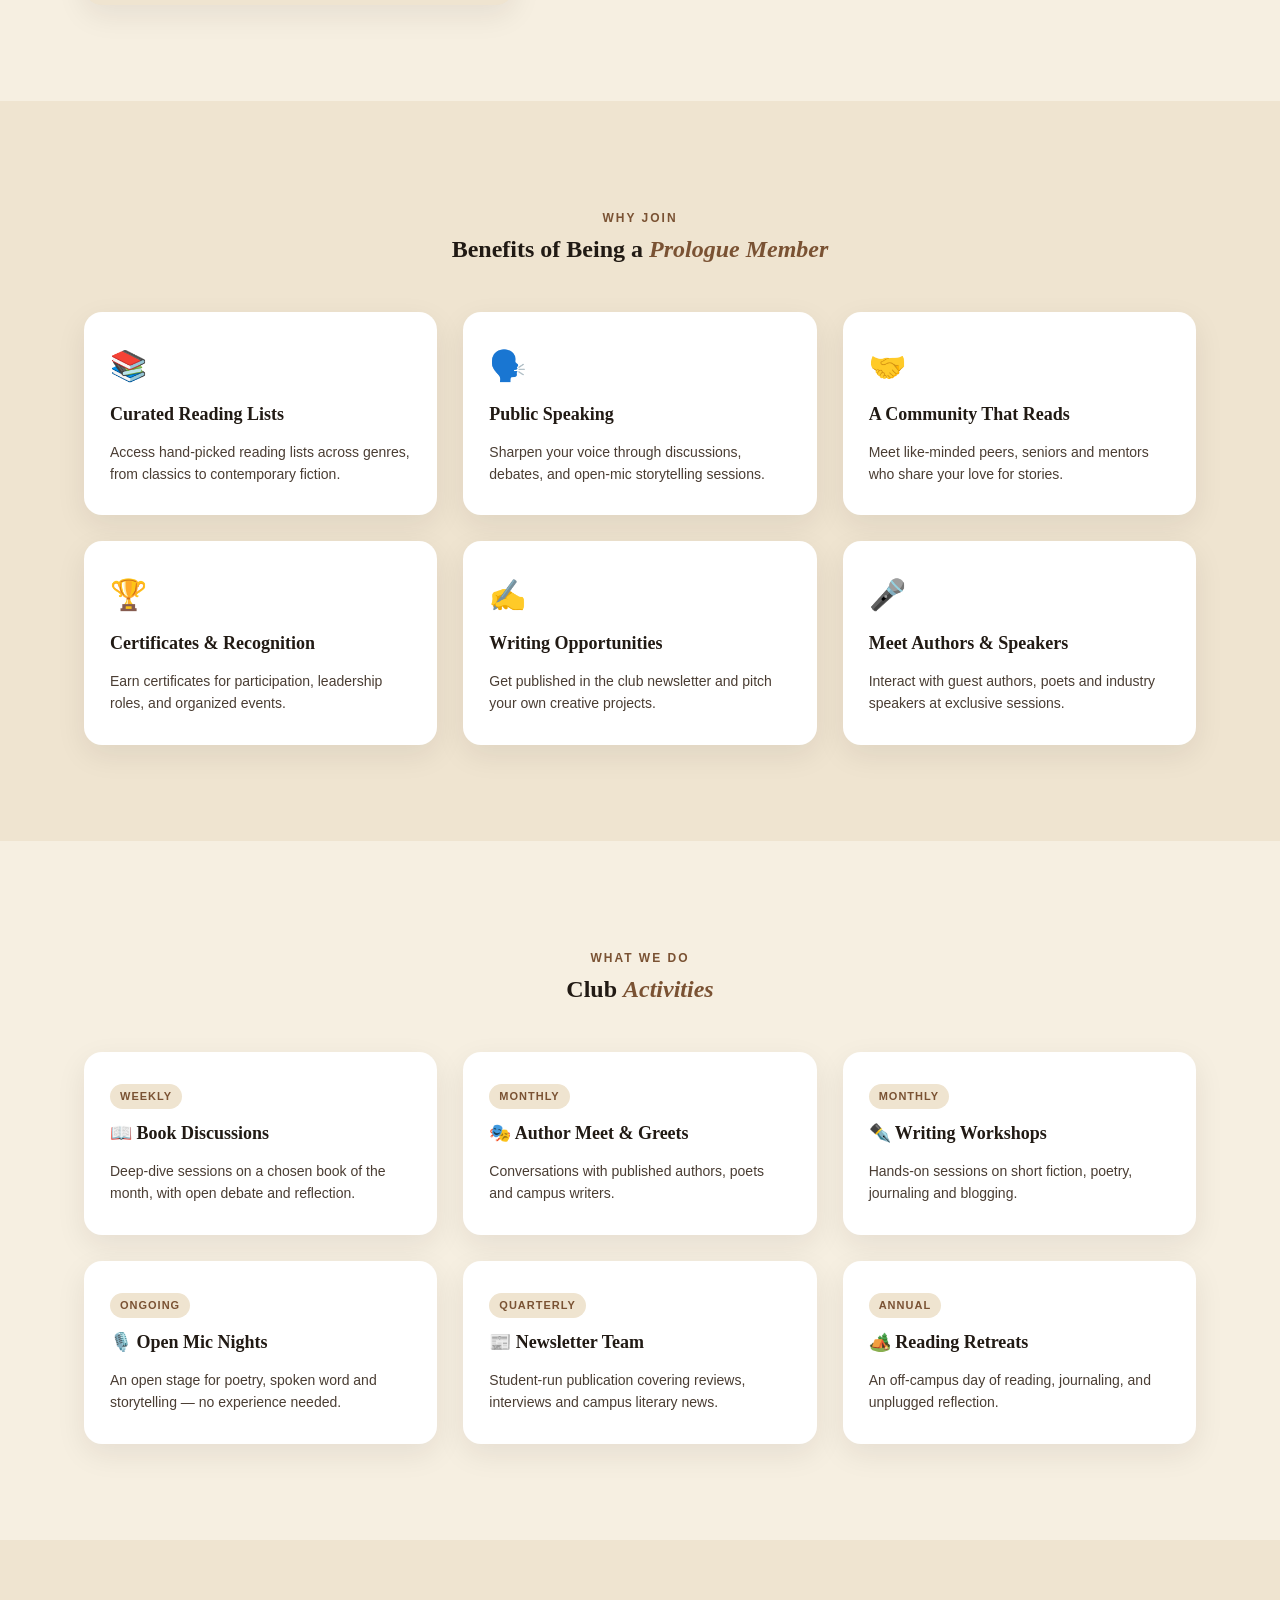
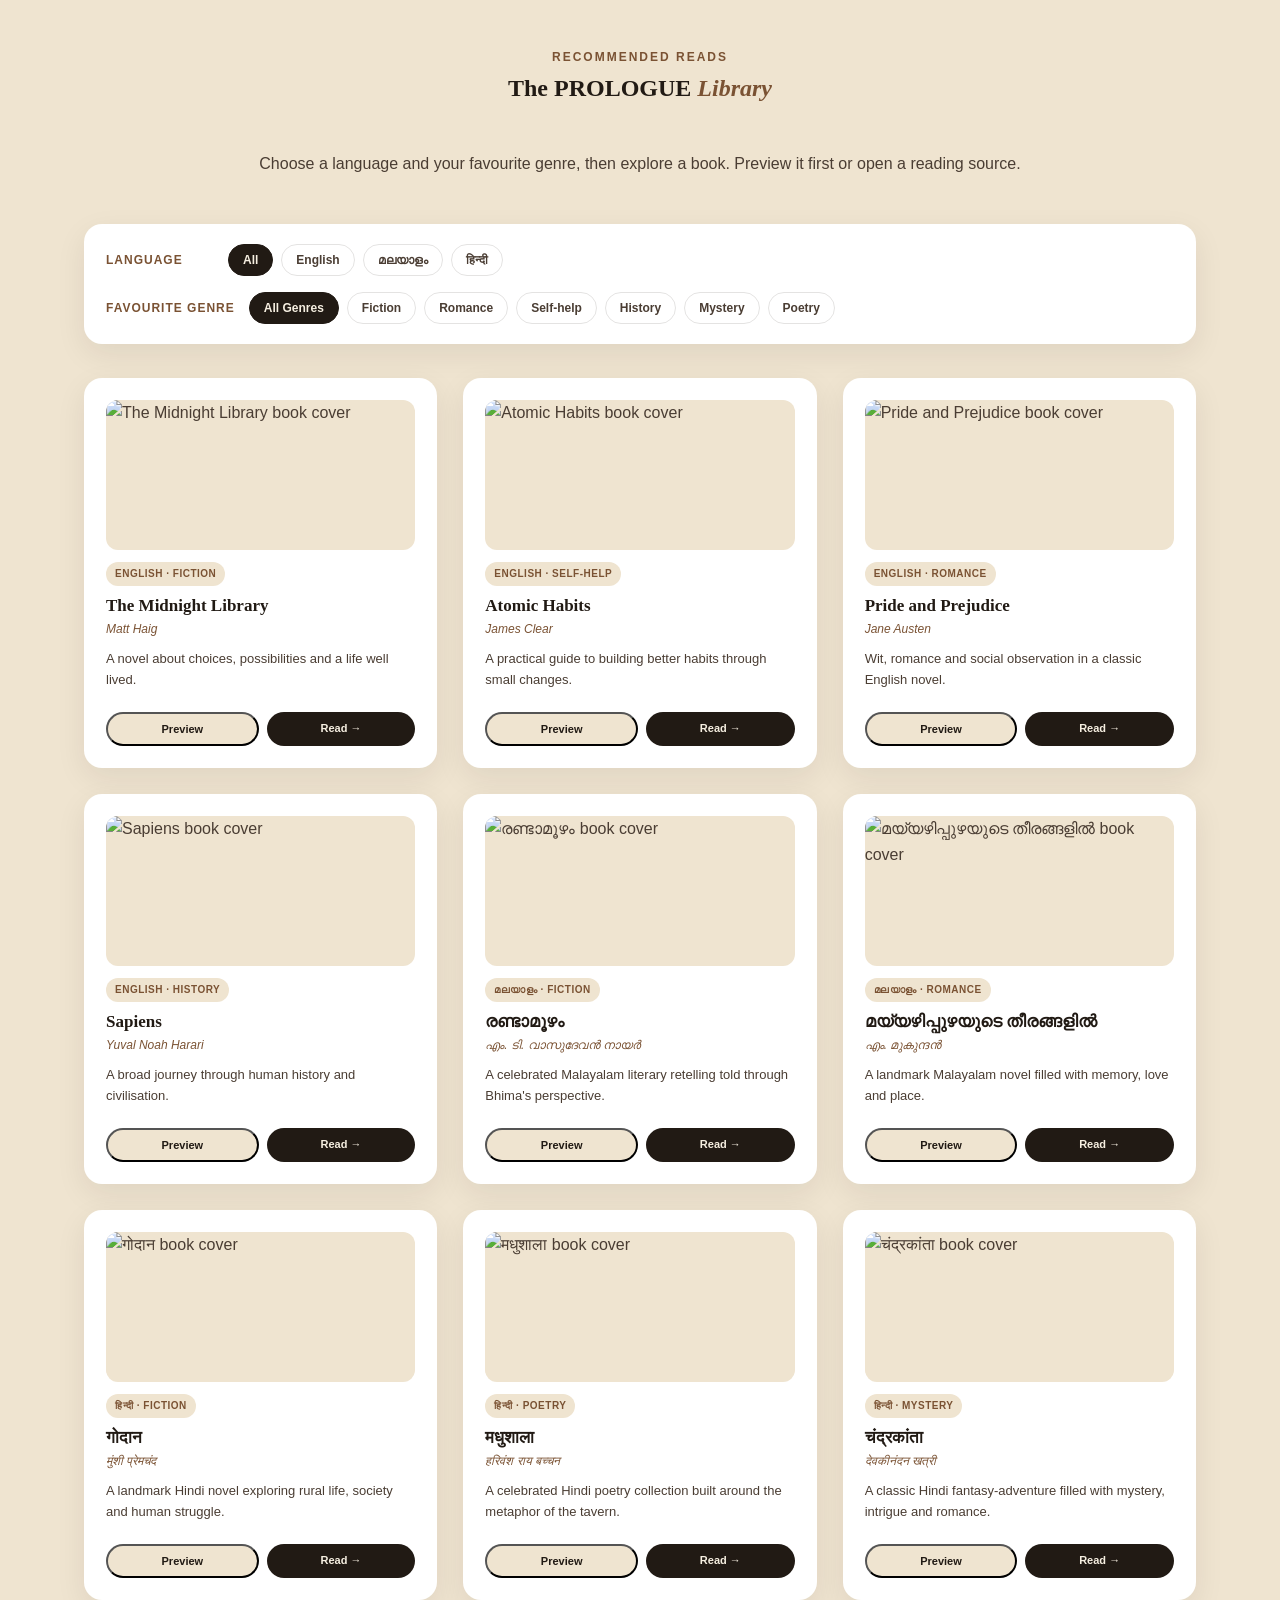
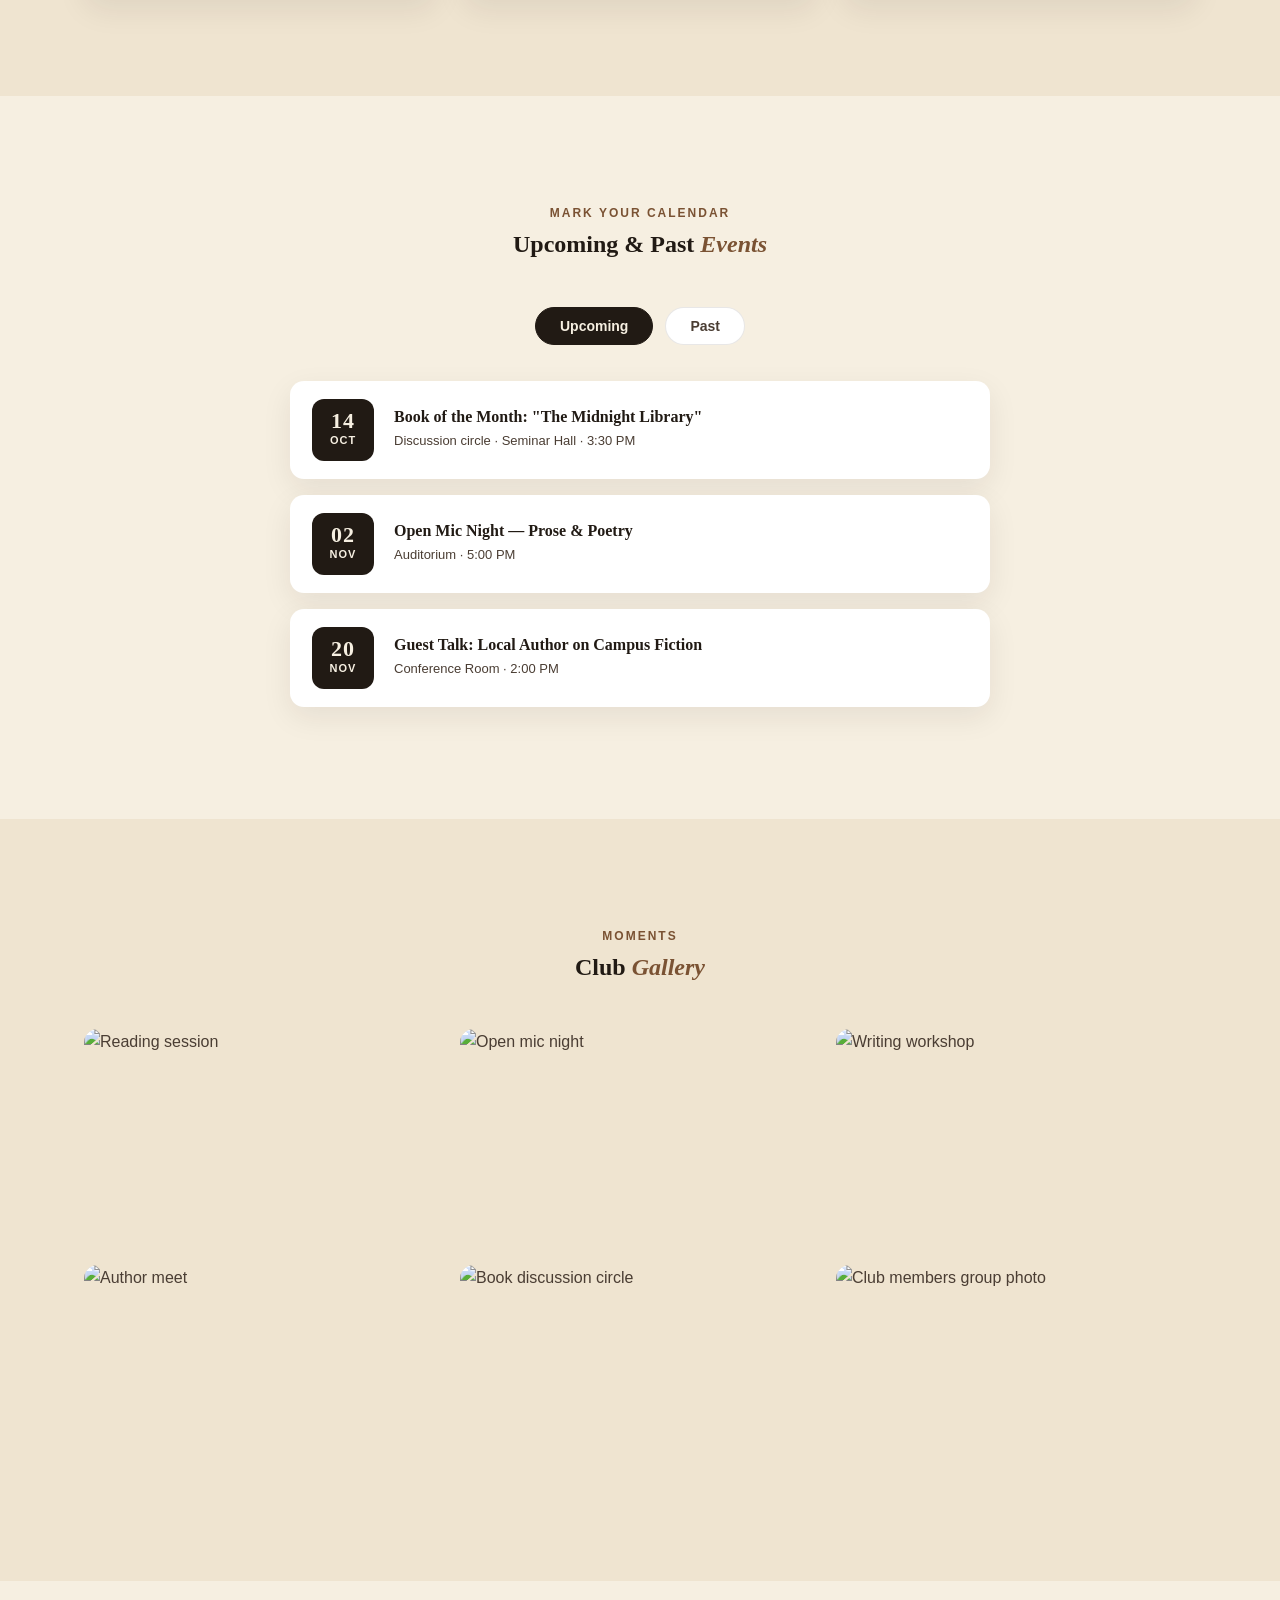
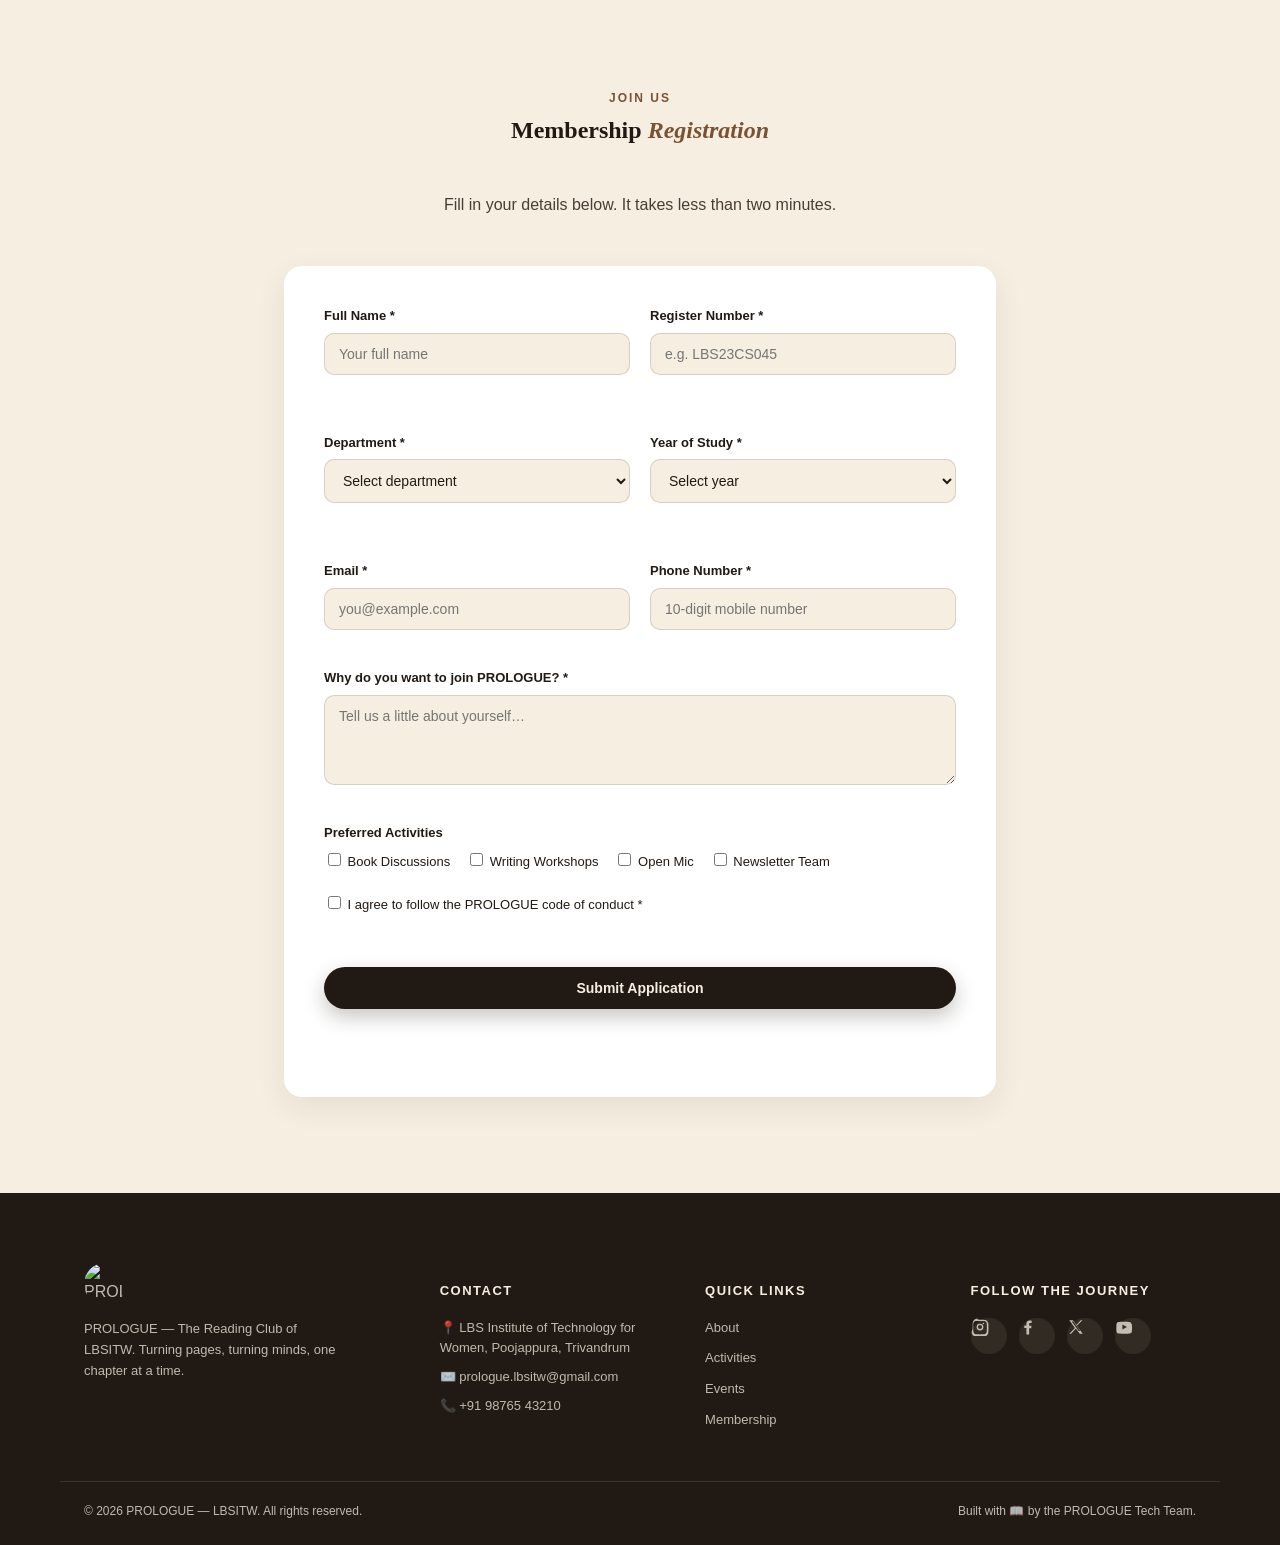
==== commit 5cbff8bb: "Add files via upload" ====
--- a/index.html
+++ b/index.html
@@ -6,12 +6,12 @@
 <title>PROLOGUE — The Reading Club of LBSITW</title>
 <meta name="description" content="PROLOGUE is the official reading club of LBSITW. Discover activities, events, and become a member." />
 
-<link rel="icon" href="logo.jpeg" type="image/jpeg" />
+<link rel="icon" href="assets/logo.jpeg" type="image/jpeg" />
 <link rel="preconnect" href="https://fonts.googleapis.com">
 <link rel="preconnect" href="https://fonts.gstatic.com" crossorigin>
 <link href="https://fonts.googleapis.com/css2?family=Playfair+Display:wght@500;600;700;800&family=Inter:wght@400;500;600;700&display=swap" rel="stylesheet">
 
-<link rel="stylesheet" href="style.css" />
+<link rel="stylesheet" href="css/style.css" />
 
 <style id="prologue-inline-styles">
 /* ==========================================================
@@ -724,8 +724,8 @@
   <h1>PROLOGUE</h1>
   <p class="intro-line">Every story begins with a page.</p>
   <div class="intro-actions">
-    <button class="intro-enter" id="enterPrologue">Enter PROLOGUE <span>→</span></button>
-    <button class="intro-skip" id="skipIntro">Skip Intro</button>
+    <button class="intro-enter" id="enterPrologue" type="button" onclick="window.skipPrologueIntro()">Enter PROLOGUE <span>→</span></button>
+    <button class="intro-skip" id="skipIntro" type="button" onclick="window.skipPrologueIntro()">Skip Intro</button>
   </div>
   <div class="intro-progress"><span></span></div>
 </div>
@@ -735,7 +735,7 @@
 <header class="site-header" id="siteHeader">
   <div class="nav-inner container">
     <a href="#home" class="brand">
-      <img src="logo.jpeg" alt="PROLOGUE logo" class="brand-logo" />
+      <img src="assets/logo.jpeg" alt="PROLOGUE logo" class="brand-logo" />
       <span class="brand-text">PROLOGUE</span>
     </a>
 
@@ -808,7 +808,7 @@
 <section id="about" class="section">
   <div class="container about-grid">
     <div class="about-media">
-      <img src="logo.jpeg" alt="PROLOGUE club emblem" />
+      <img src="assets/logo.jpeg" alt="PROLOGUE club emblem" />
     </div>
     <div class="about-text">
       <p class="section-label">About Us</p>
@@ -947,55 +947,55 @@
 
     <div class="library-grid" id="libraryGrid">
       <article class="book-card" data-language="english" data-genre="fiction">
-        <div class="book-cover"><img src="books/midnight-library.svg" alt="The Midnight Library book cover"></div><span class="book-tag">English · Fiction</span>
+        <div class="book-cover"><img src="assets/books/midnight-library.svg" alt="The Midnight Library book cover"></div><span class="book-tag">English · Fiction</span>
         <h3>The Midnight Library</h3><p class="book-author">Matt Haig</p>
         <p class="book-blurb">A novel about choices, possibilities and a life well lived.</p>
         <div class="book-actions"><button type="button" class="book-btn preview" data-preview data-read-url="https://books.google.com/books?q=intitle:The+Midnight+Library+inauthor:Matt+Haig">Preview</button><a href="https://openlibrary.org/search?q=The+Midnight+Library+Matt+Haig" target="_blank" rel="noopener" class="book-btn read">Read →</a></div>
       </article>
       <article class="book-card" data-language="english" data-genre="self-help">
-        <div class="book-cover"><img src="books/atomic-habits.svg" alt="Atomic Habits book cover"></div><span class="book-tag">English · Self-help</span>
+        <div class="book-cover"><img src="assets/books/atomic-habits.svg" alt="Atomic Habits book cover"></div><span class="book-tag">English · Self-help</span>
         <h3>Atomic Habits</h3><p class="book-author">James Clear</p>
         <p class="book-blurb">A practical guide to building better habits through small changes.</p>
         <div class="book-actions"><button type="button" class="book-btn preview" data-preview data-read-url="https://books.google.com/books?q=intitle:Atomic+Habits+inauthor:James+Clear">Preview</button><a href="https://openlibrary.org/search?q=Atomic+Habits+James+Clear" target="_blank" rel="noopener" class="book-btn read">Read →</a></div>
       </article>
       <article class="book-card" data-language="english" data-genre="romance">
-        <div class="book-cover"><img src="books/pride-prejudice.svg" alt="Pride and Prejudice book cover"></div><span class="book-tag">English · Romance</span>
+        <div class="book-cover"><img src="assets/books/pride-prejudice.svg" alt="Pride and Prejudice book cover"></div><span class="book-tag">English · Romance</span>
         <h3>Pride and Prejudice</h3><p class="book-author">Jane Austen</p>
         <p class="book-blurb">Wit, romance and social observation in a classic English novel.</p>
         <div class="book-actions"><button type="button" class="book-btn preview" data-preview data-read-url="https://books.google.com/books?q=intitle:Pride+and+Prejudice+inauthor:Jane+Austen">Preview</button><a href="https://openlibrary.org/search?q=Pride+and+Prejudice+Jane+Austen" target="_blank" rel="noopener" class="book-btn read">Read →</a></div>
       </article>
       <article class="book-card" data-language="english" data-genre="history">
-        <div class="book-cover"><img src="books/sapiens.svg" alt="Sapiens book cover"></div><span class="book-tag">English · History</span>
+        <div class="book-cover"><img src="assets/books/sapiens.svg" alt="Sapiens book cover"></div><span class="book-tag">English · History</span>
         <h3>Sapiens</h3><p class="book-author">Yuval Noah Harari</p>
         <p class="book-blurb">A broad journey through human history and civilisation.</p>
         <div class="book-actions"><button type="button" class="book-btn preview" data-preview data-read-url="https://books.google.com/books?q=intitle:Sapiens+inauthor:Yuval+Noah+Harari">Preview</button><a href="https://openlibrary.org/search?q=Sapiens+Yuval+Noah+Harari" target="_blank" rel="noopener" class="book-btn read">Read →</a></div>
       </article>
       <article class="book-card" data-language="malayalam" data-genre="fiction">
-        <div class="book-cover"><img src="books/randamoozham.svg" alt="രണ്ടാമൂഴം book cover"></div><span class="book-tag">മലയാളം · Fiction</span>
+        <div class="book-cover"><img src="assets/books/randamoozham.svg" alt="രണ്ടാമൂഴം book cover"></div><span class="book-tag">മലയാളം · Fiction</span>
         <h3>രണ്ടാമൂഴം</h3><p class="book-author">എം. ടി. വാസുദേവൻ നായർ</p>
         <p class="book-blurb">A celebrated Malayalam literary retelling told through Bhima's perspective.</p>
         <div class="book-actions"><button type="button" class="book-btn preview" data-preview data-read-url="https://books.google.com/books?q=intitle:%E0%B4%B0%E0%B4%A3%E0%B5%8D%E0%B4%9F%E0%B4%BE%E0%B4%AE%E0%B5%82%E0%B4%B4%E0%B4%82">Preview</button><a href="https://openlibrary.org/search?q=%E0%B4%B0%E0%B4%A3%E0%B5%8D%E0%B4%9F%E0%B4%BE%E0%B4%AE%E0%B5%82%E0%B4%B4%E0%B4%82" target="_blank" rel="noopener" class="book-btn read">Read →</a></div>
       </article>
       <article class="book-card" data-language="malayalam" data-genre="romance">
-        <div class="book-cover"><img src="books/mayyazhi.svg" alt="മയ്യഴിപ്പുഴയുടെ തീരങ്ങളിൽ book cover"></div><span class="book-tag">മലയാളം · Romance</span>
+        <div class="book-cover"><img src="assets/books/mayyazhi.svg" alt="മയ്യഴിപ്പുഴയുടെ തീരങ്ങളിൽ book cover"></div><span class="book-tag">മലയാളം · Romance</span>
         <h3>മയ്യഴിപ്പുഴയുടെ തീരങ്ങളിൽ</h3><p class="book-author">എം. മുകുന്ദൻ</p>
         <p class="book-blurb">A landmark Malayalam novel filled with memory, love and place.</p>
         <div class="book-actions"><button type="button" class="book-btn preview" data-preview data-read-url="https://books.google.com/books?q=intitle:%E0%B4%AE%E0%B4%AF%E0%B5%8D%E0%B4%AF%E0%B4%B4%E0%B4%BF%E0%B4%AA%E0%B5%8D%E0%B4%AA%E0%B5%81%E0%B4%B4%E0%B4%AF%E0%B5%81%E0%B4%9F%E0%B5%86+%E0%B4%A4%E0%B5%80%E0%B4%B0%E0%B4%99%E0%B5%8D%E0%B4%99%E0%B4%B3%E0%B4%BF%E0%B5%BD">Preview</button><a href="https://openlibrary.org/search?q=%E0%B4%AE%E0%B4%AF%E0%B5%8D%E0%B4%AF%E0%B4%B4%E0%B4%BF%E0%B4%AA%E0%B5%8D%E0%B4%AA%E0%B5%81%E0%B4%B4%E0%B4%AF%E0%B5%81%E0%B4%9F%E0%B5%86+%E0%B4%A4%E0%B5%80%E0%B4%B0%E0%B4%99%E0%B5%8D%E0%B4%99%E0%B4%B3%E0%B4%BF%E0%B5%BD" target="_blank" rel="noopener" class="book-btn read">Read →</a></div>
       </article>
       <article class="book-card" data-language="hindi" data-genre="fiction">
-        <div class="book-cover"><img src="books/godaan.svg" alt="गोदान book cover"></div><span class="book-tag">हिन्दी · Fiction</span>
+        <div class="book-cover"><img src="assets/books/godaan.svg" alt="गोदान book cover"></div><span class="book-tag">हिन्दी · Fiction</span>
         <h3>गोदान</h3><p class="book-author">मुंशी प्रेमचंद</p>
         <p class="book-blurb">A landmark Hindi novel exploring rural life, society and human struggle.</p>
         <div class="book-actions"><button type="button" class="book-btn preview" data-preview data-read-url="https://books.google.com/books?q=intitle:%E0%A4%97%E0%A5%8B%E0%A4%A6%E0%A4%BE%E0%A4%A8+inauthor:%E0%A4%AA%E0%A5%8D%E0%A4%B0%E0%A5%87%E0%A4%AE%E0%A4%9A%E0%A4%82%E0%A4%A6">Preview</button><a href="https://openlibrary.org/search?q=%E0%A4%97%E0%A5%8B%E0%A4%A6%E0%A4%BE%E0%A4%A8+Premchand" target="_blank" rel="noopener" class="book-btn read">Read →</a></div>
       </article>
       <article class="book-card" data-language="hindi" data-genre="poetry">
-        <div class="book-cover"><img src="books/madhushala.svg" alt="मधुशाला book cover"></div><span class="book-tag">हिन्दी · Poetry</span>
+        <div class="book-cover"><img src="assets/books/madhushala.svg" alt="मधुशाला book cover"></div><span class="book-tag">हिन्दी · Poetry</span>
         <h3>मधुशाला</h3><p class="book-author">हरिवंश राय बच्चन</p>
         <p class="book-blurb">A celebrated Hindi poetry collection built around the metaphor of the tavern.</p>
         <div class="book-actions"><button type="button" class="book-btn preview" data-preview data-read-url="https://books.google.com/books?q=intitle:%E0%A4%AE%E0%A4%A7%E0%A5%81%E0%A4%B6%E0%A4%BE%E0%A4%B2%E0%A4%BE">Preview</button><a href="https://openlibrary.org/search?q=%E0%A4%AE%E0%A4%A7%E0%A5%81%E0%A4%B6%E0%A4%BE%E0%A4%B2%E0%A4%BE" target="_blank" rel="noopener" class="book-btn read">Read →</a></div>
       </article>
       <article class="book-card" data-language="hindi" data-genre="mystery">
-        <div class="book-cover"><img src="books/chandrakanta.svg" alt="चंद्रकांता book cover"></div><span class="book-tag">हिन्दी · Mystery</span>
+        <div class="book-cover"><img src="assets/books/chandrakanta.svg" alt="चंद्रकांता book cover"></div><span class="book-tag">हिन्दी · Mystery</span>
         <h3>चंद्रकांता</h3><p class="book-author">देवकीनंदन खत्री</p>
         <p class="book-blurb">A classic Hindi fantasy-adventure filled with mystery, intrigue and romance.</p>
         <div class="book-actions"><button type="button" class="book-btn preview" data-preview data-read-url="https://books.google.com/books?q=intitle:%E0%A4%9A%E0%A4%82%E0%A4%A6%E0%A5%8D%E0%A4%B0%E0%A4%95%E0%A4%BE%E0%A4%82%E0%A4%A4%E0%A4%BE">Preview</button><a href="https://openlibrary.org/search?q=%E0%A4%9A%E0%A4%82%E0%A4%A6%E0%A5%8D%E0%A4%B0%E0%A4%95%E0%A4%BE%E0%A4%82%E0%A4%A4%E0%A4%BE" target="_blank" rel="noopener" class="book-btn read">Read →</a></div>
@@ -1205,7 +1205,7 @@
 <footer id="contact" class="footer">
   <div class="container footer-grid">
     <div class="footer-brand">
-      <img src="logo.jpeg" alt="PROLOGUE logo" class="footer-logo" />
+      <img src="assets/logo.jpeg" alt="PROLOGUE logo" class="footer-logo" />
       <p>PROLOGUE — The Reading Club of LBSITW. Turning pages, turning minds, one chapter at a time.</p>
     </div>
 
@@ -1249,6 +1249,21 @@
   </div>
 </footer>
 
-<script src="js/script.js"></script>
+<script>
+  // GitHub Pages-safe intro fallback: works even if script.js is delayed or cached.
+  window.skipPrologueIntro = function () {
+    var intro = document.getElementById("introScreen");
+    if (!intro) return;
+    intro.style.opacity = "0";
+    intro.style.visibility = "hidden";
+    intro.style.pointerEvents = "none";
+    document.body.classList.remove("intro-lock");
+    window.setTimeout(function () {
+      if (intro && intro.parentNode) intro.parentNode.removeChild(intro);
+    }, 700);
+  };
+  window.setTimeout(window.skipPrologueIntro, 4500);
+</script>
+<script src="js/script.js" defer></script>
 </body>
 </html>
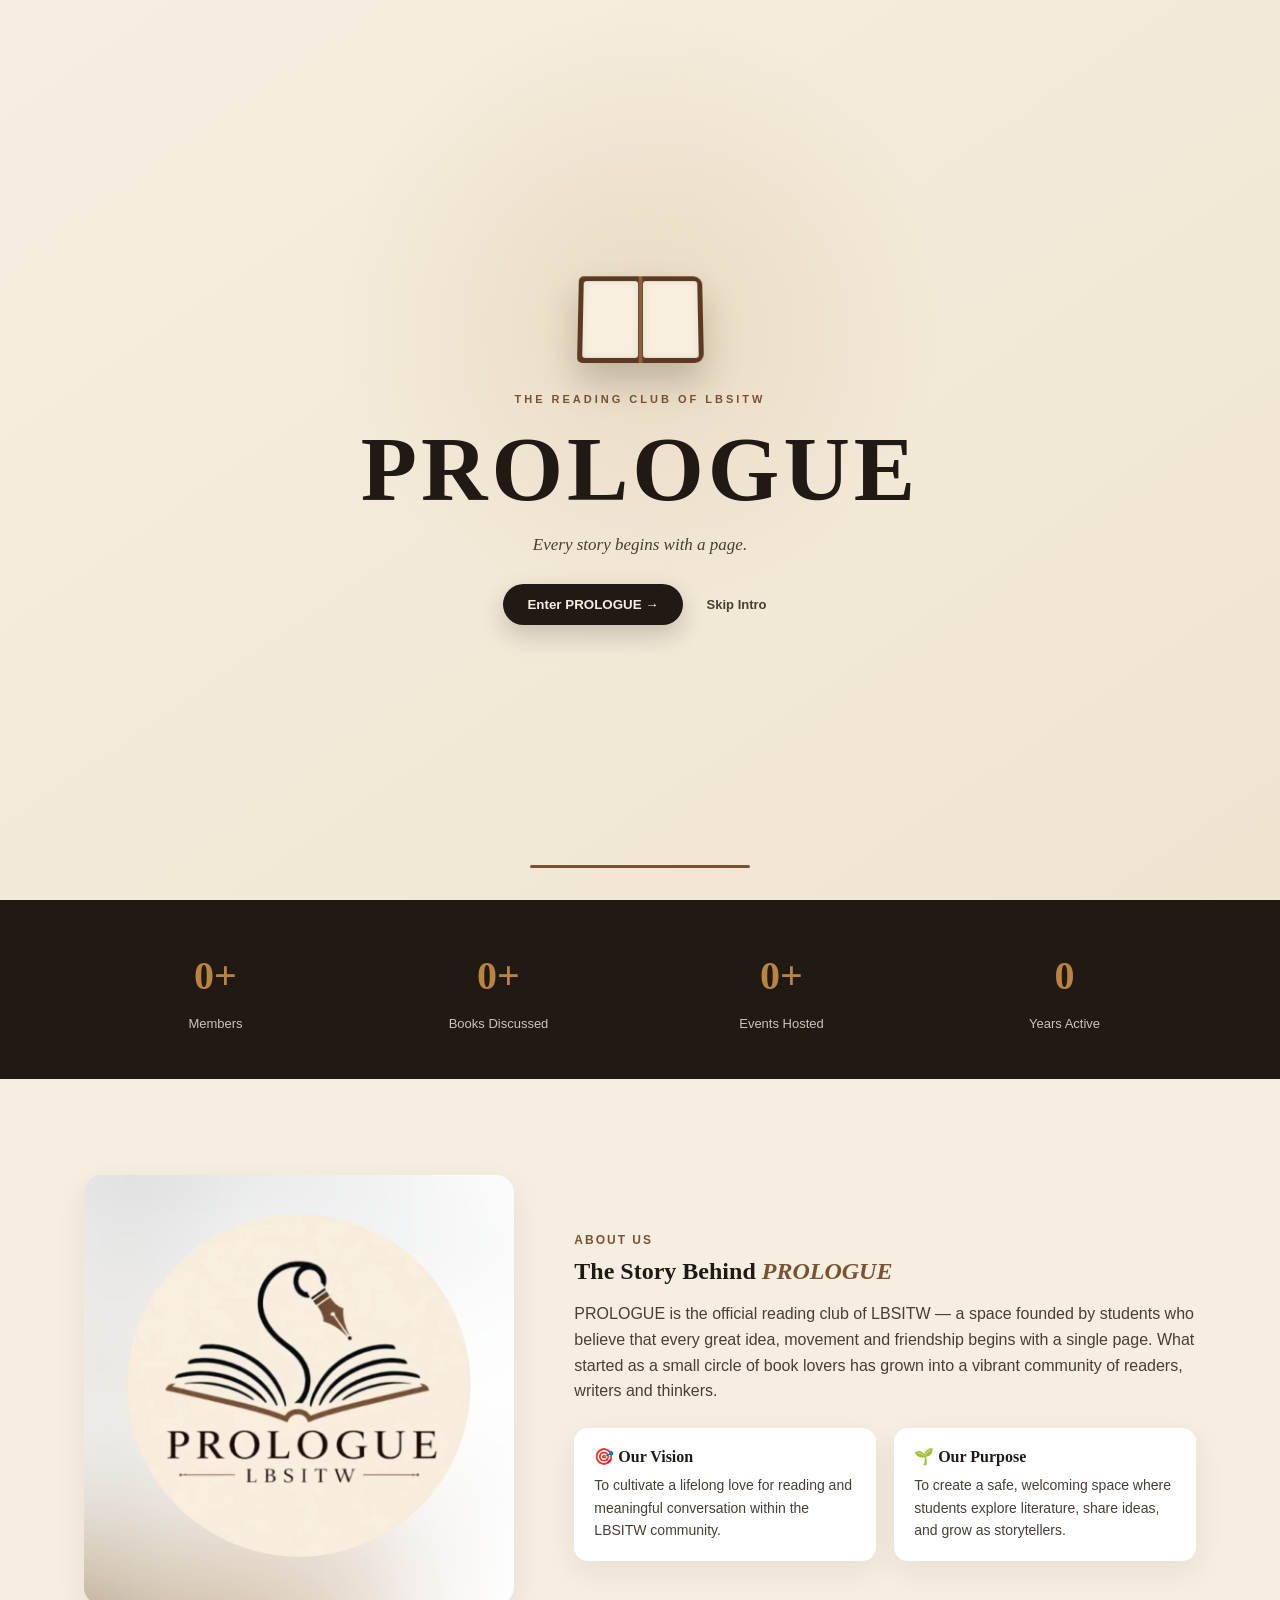
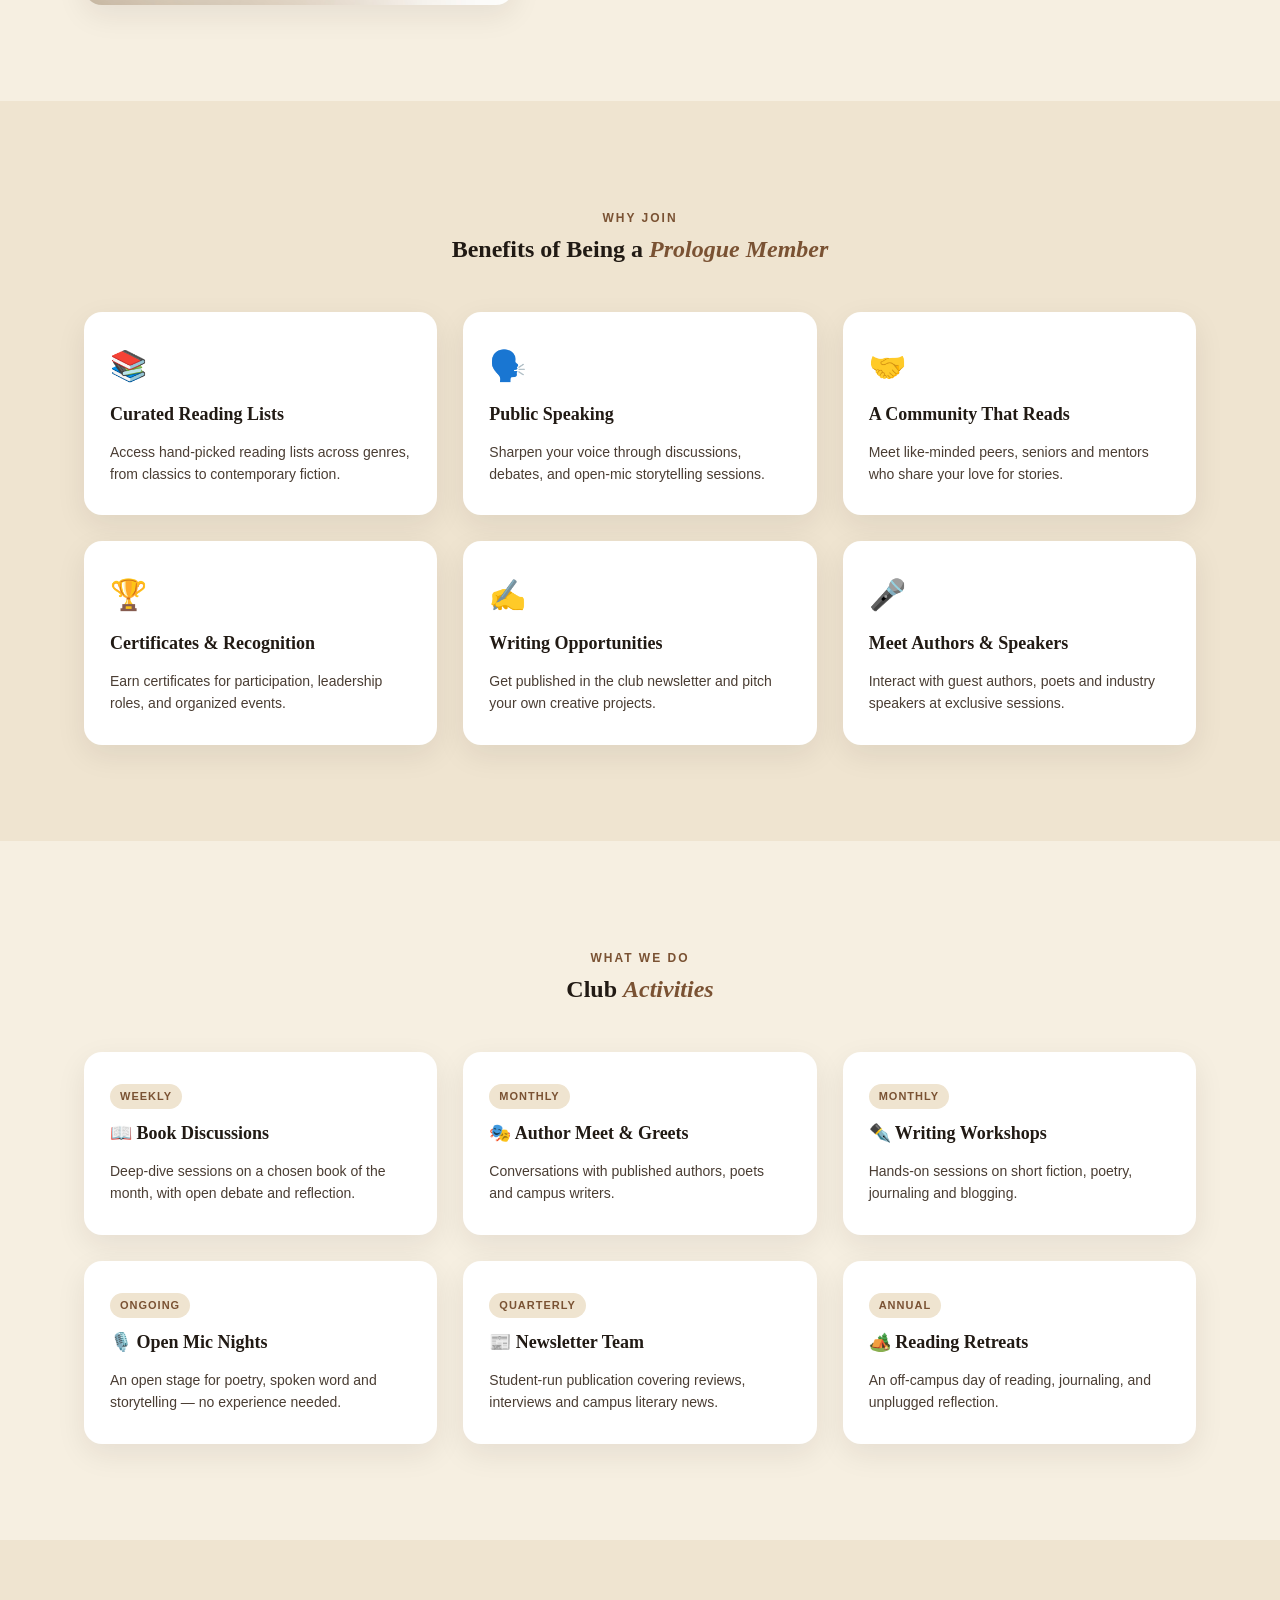
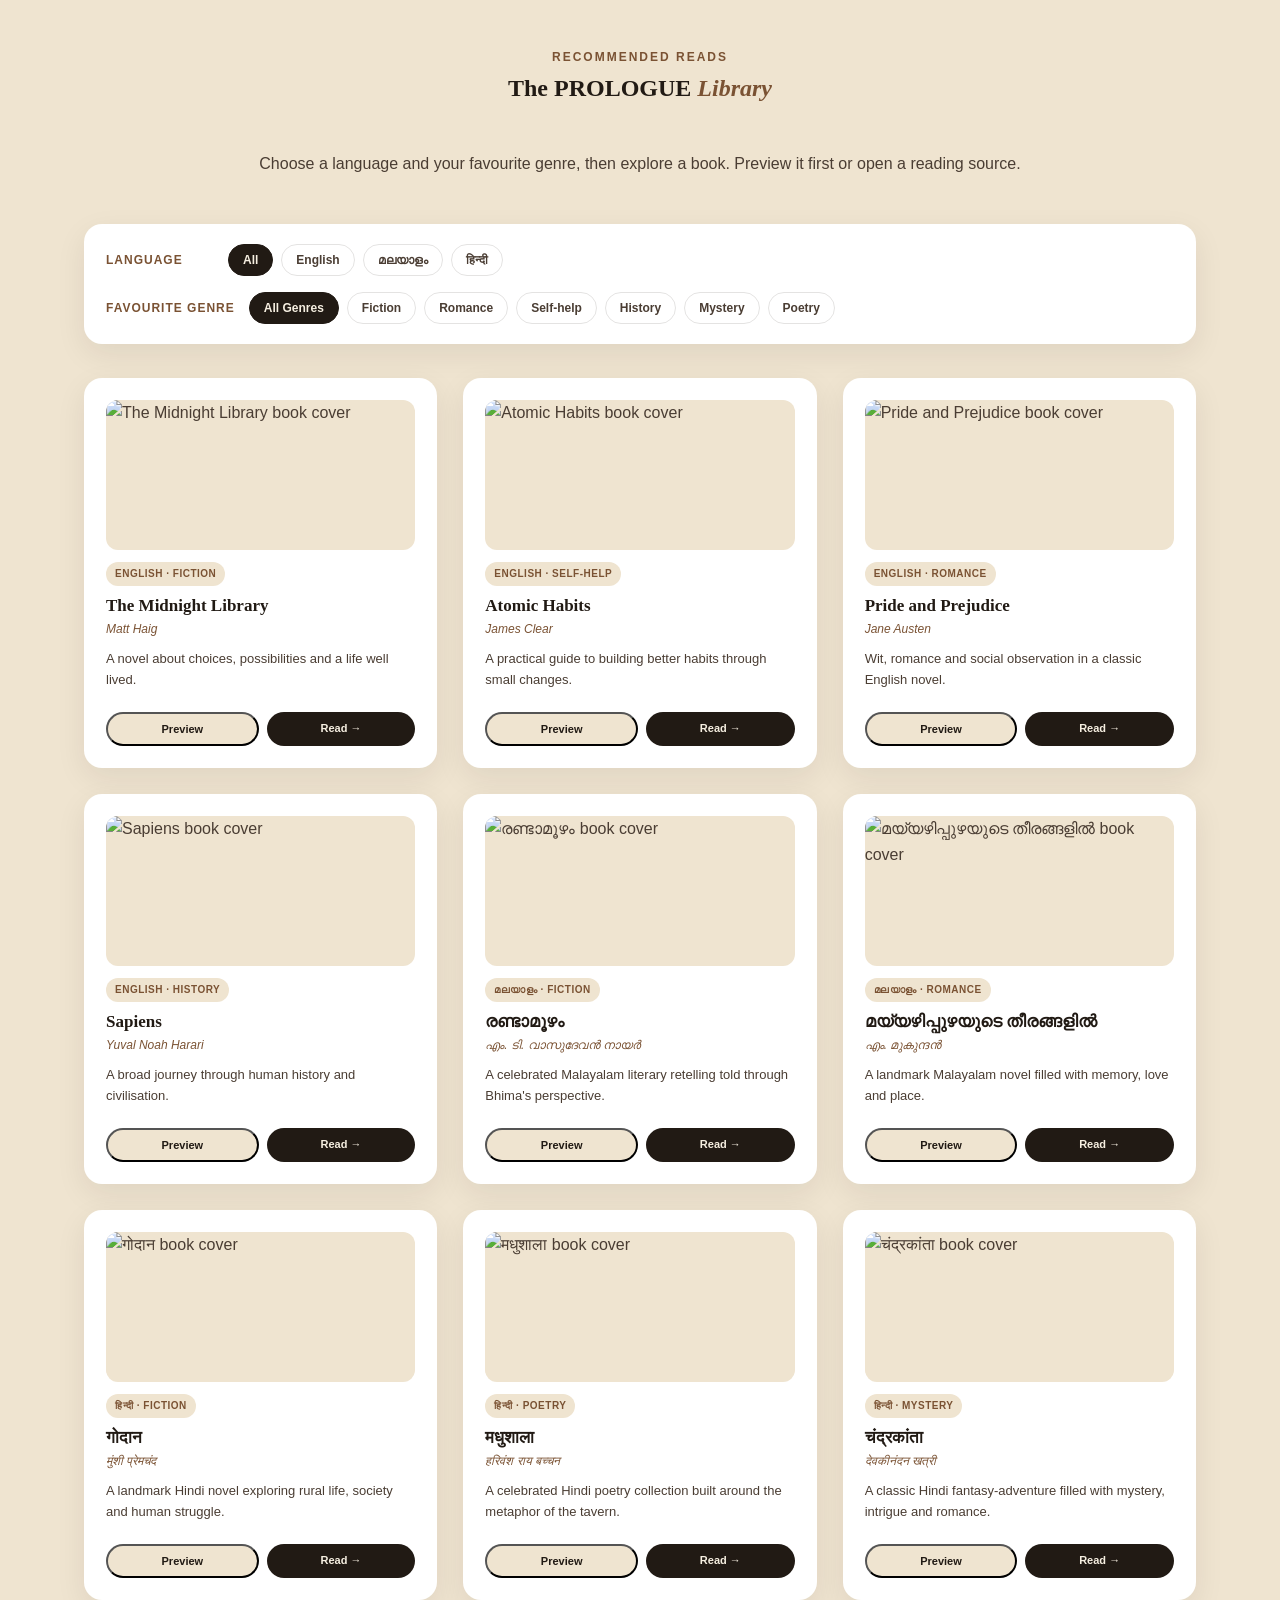
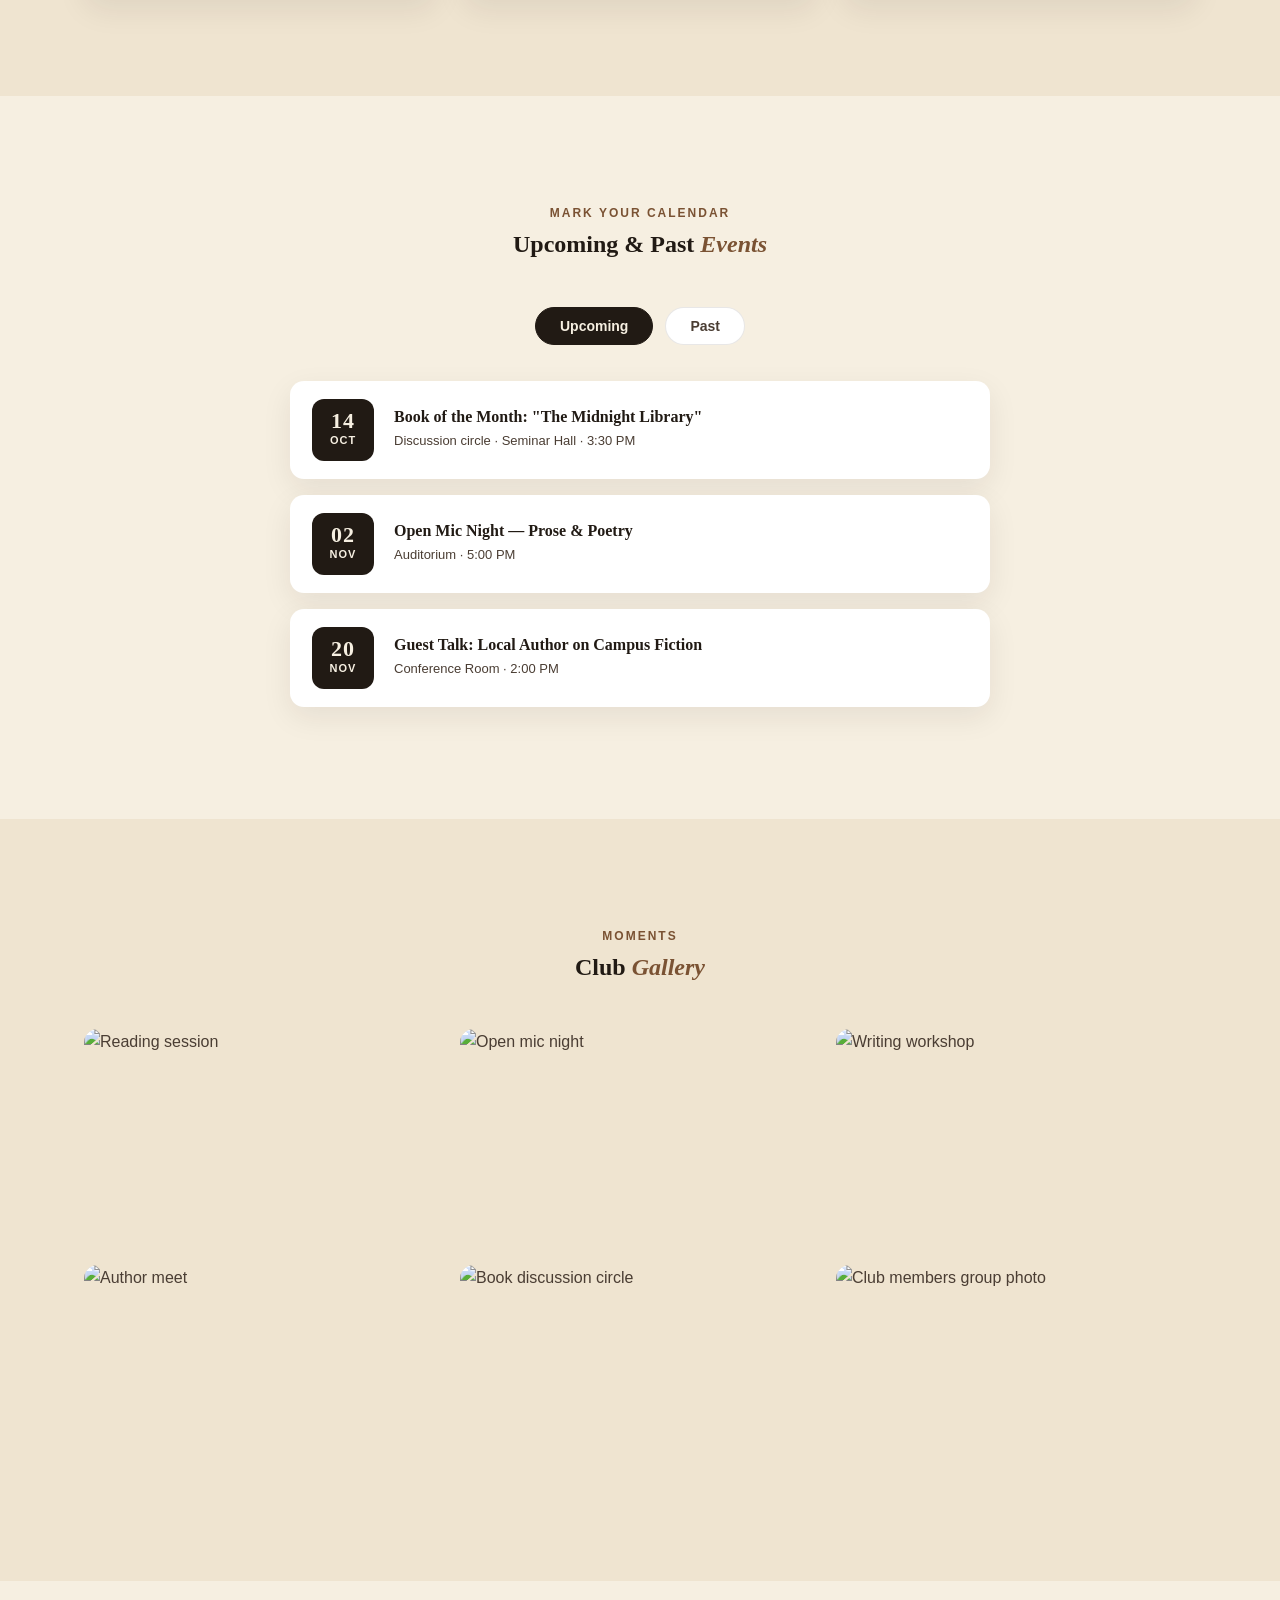
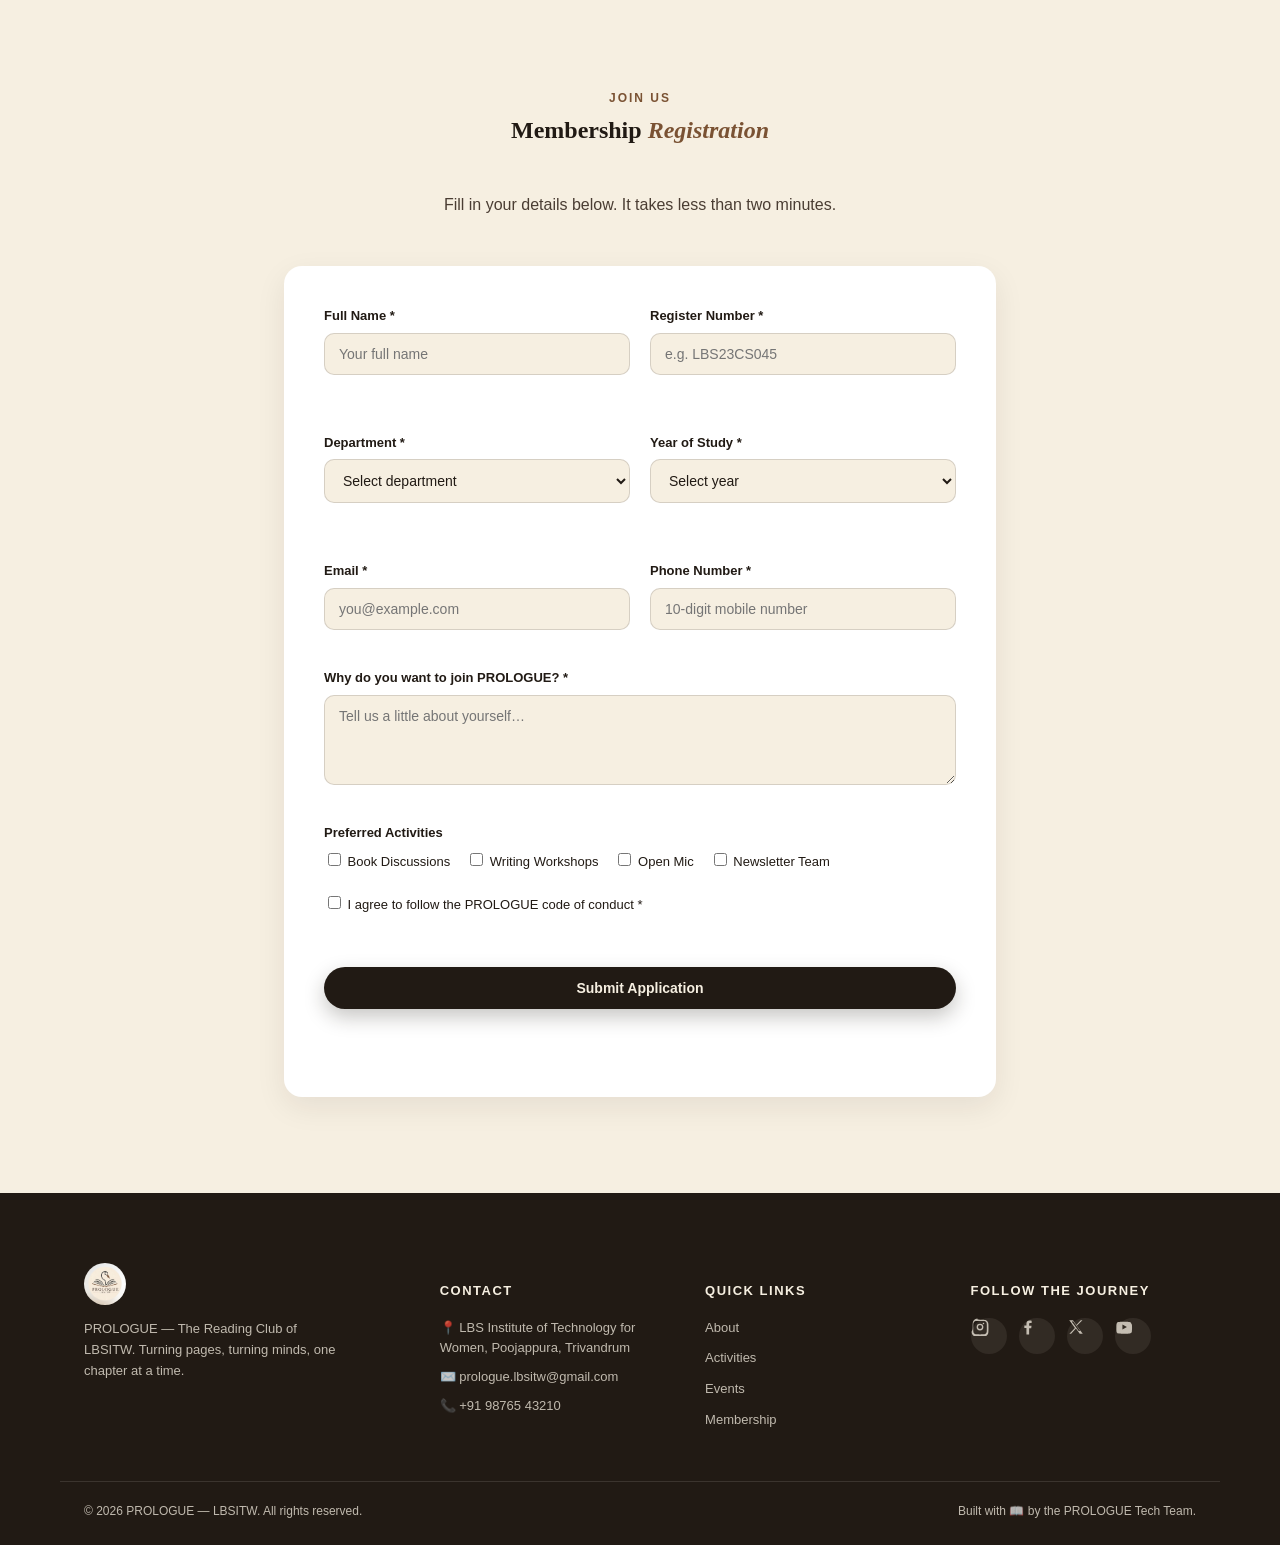
==== commit 138030e9: "Update index.html" ====
--- a/index.html
+++ b/index.html
@@ -6,12 +6,12 @@
 <title>PROLOGUE — The Reading Club of LBSITW</title>
 <meta name="description" content="PROLOGUE is the official reading club of LBSITW. Discover activities, events, and become a member." />
 
-<link rel="icon" href="assets/logo.jpeg" type="image/jpeg" />
+<link rel="icon" href="logo.jpeg" type="image/jpeg" />
 <link rel="preconnect" href="https://fonts.googleapis.com">
 <link rel="preconnect" href="https://fonts.gstatic.com" crossorigin>
 <link href="https://fonts.googleapis.com/css2?family=Playfair+Display:wght@500;600;700;800&family=Inter:wght@400;500;600;700&display=swap" rel="stylesheet">
 
-<link rel="stylesheet" href="css/style.css" />
+<link rel="stylesheet" href="style.css" />
 
 <style id="prologue-inline-styles">
 /* ==========================================================
@@ -735,7 +735,7 @@
 <header class="site-header" id="siteHeader">
   <div class="nav-inner container">
     <a href="#home" class="brand">
-      <img src="assets/logo.jpeg" alt="PROLOGUE logo" class="brand-logo" />
+      <img src="logo.jpeg" alt="PROLOGUE logo" class="brand-logo" />
       <span class="brand-text">PROLOGUE</span>
     </a>
 
@@ -808,7 +808,7 @@
 <section id="about" class="section">
   <div class="container about-grid">
     <div class="about-media">
-      <img src="assets/logo.jpeg" alt="PROLOGUE club emblem" />
+      <img src="logo.jpeg" alt="PROLOGUE club emblem" />
     </div>
     <div class="about-text">
       <p class="section-label">About Us</p>
@@ -947,55 +947,55 @@
 
     <div class="library-grid" id="libraryGrid">
       <article class="book-card" data-language="english" data-genre="fiction">
-        <div class="book-cover"><img src="assets/books/midnight-library.svg" alt="The Midnight Library book cover"></div><span class="book-tag">English · Fiction</span>
+        <div class="book-cover"><img src="books/midnight-library.svg" alt="The Midnight Library book cover"></div><span class="book-tag">English · Fiction</span>
         <h3>The Midnight Library</h3><p class="book-author">Matt Haig</p>
         <p class="book-blurb">A novel about choices, possibilities and a life well lived.</p>
         <div class="book-actions"><button type="button" class="book-btn preview" data-preview data-read-url="https://books.google.com/books?q=intitle:The+Midnight+Library+inauthor:Matt+Haig">Preview</button><a href="https://openlibrary.org/search?q=The+Midnight+Library+Matt+Haig" target="_blank" rel="noopener" class="book-btn read">Read →</a></div>
       </article>
       <article class="book-card" data-language="english" data-genre="self-help">
-        <div class="book-cover"><img src="assets/books/atomic-habits.svg" alt="Atomic Habits book cover"></div><span class="book-tag">English · Self-help</span>
+        <div class="book-cover"><img src="books/atomic-habits.svg" alt="Atomic Habits book cover"></div><span class="book-tag">English · Self-help</span>
         <h3>Atomic Habits</h3><p class="book-author">James Clear</p>
         <p class="book-blurb">A practical guide to building better habits through small changes.</p>
         <div class="book-actions"><button type="button" class="book-btn preview" data-preview data-read-url="https://books.google.com/books?q=intitle:Atomic+Habits+inauthor:James+Clear">Preview</button><a href="https://openlibrary.org/search?q=Atomic+Habits+James+Clear" target="_blank" rel="noopener" class="book-btn read">Read →</a></div>
       </article>
       <article class="book-card" data-language="english" data-genre="romance">
-        <div class="book-cover"><img src="assets/books/pride-prejudice.svg" alt="Pride and Prejudice book cover"></div><span class="book-tag">English · Romance</span>
+        <div class="book-cover"><img src="books/pride-prejudice.svg" alt="Pride and Prejudice book cover"></div><span class="book-tag">English · Romance</span>
         <h3>Pride and Prejudice</h3><p class="book-author">Jane Austen</p>
         <p class="book-blurb">Wit, romance and social observation in a classic English novel.</p>
         <div class="book-actions"><button type="button" class="book-btn preview" data-preview data-read-url="https://books.google.com/books?q=intitle:Pride+and+Prejudice+inauthor:Jane+Austen">Preview</button><a href="https://openlibrary.org/search?q=Pride+and+Prejudice+Jane+Austen" target="_blank" rel="noopener" class="book-btn read">Read →</a></div>
       </article>
       <article class="book-card" data-language="english" data-genre="history">
-        <div class="book-cover"><img src="assets/books/sapiens.svg" alt="Sapiens book cover"></div><span class="book-tag">English · History</span>
+        <div class="book-cover"><img src="books/sapiens.svg" alt="Sapiens book cover"></div><span class="book-tag">English · History</span>
         <h3>Sapiens</h3><p class="book-author">Yuval Noah Harari</p>
         <p class="book-blurb">A broad journey through human history and civilisation.</p>
         <div class="book-actions"><button type="button" class="book-btn preview" data-preview data-read-url="https://books.google.com/books?q=intitle:Sapiens+inauthor:Yuval+Noah+Harari">Preview</button><a href="https://openlibrary.org/search?q=Sapiens+Yuval+Noah+Harari" target="_blank" rel="noopener" class="book-btn read">Read →</a></div>
       </article>
       <article class="book-card" data-language="malayalam" data-genre="fiction">
-        <div class="book-cover"><img src="assets/books/randamoozham.svg" alt="രണ്ടാമൂഴം book cover"></div><span class="book-tag">മലയാളം · Fiction</span>
+        <div class="book-cover"><img src="books/randamoozham.svg" alt="രണ്ടാമൂഴം book cover"></div><span class="book-tag">മലയാളം · Fiction</span>
         <h3>രണ്ടാമൂഴം</h3><p class="book-author">എം. ടി. വാസുദേവൻ നായർ</p>
         <p class="book-blurb">A celebrated Malayalam literary retelling told through Bhima's perspective.</p>
         <div class="book-actions"><button type="button" class="book-btn preview" data-preview data-read-url="https://books.google.com/books?q=intitle:%E0%B4%B0%E0%B4%A3%E0%B5%8D%E0%B4%9F%E0%B4%BE%E0%B4%AE%E0%B5%82%E0%B4%B4%E0%B4%82">Preview</button><a href="https://openlibrary.org/search?q=%E0%B4%B0%E0%B4%A3%E0%B5%8D%E0%B4%9F%E0%B4%BE%E0%B4%AE%E0%B5%82%E0%B4%B4%E0%B4%82" target="_blank" rel="noopener" class="book-btn read">Read →</a></div>
       </article>
       <article class="book-card" data-language="malayalam" data-genre="romance">
-        <div class="book-cover"><img src="assets/books/mayyazhi.svg" alt="മയ്യഴിപ്പുഴയുടെ തീരങ്ങളിൽ book cover"></div><span class="book-tag">മലയാളം · Romance</span>
+        <div class="book-cover"><img src="books/mayyazhi.svg" alt="മയ്യഴിപ്പുഴയുടെ തീരങ്ങളിൽ book cover"></div><span class="book-tag">മലയാളം · Romance</span>
         <h3>മയ്യഴിപ്പുഴയുടെ തീരങ്ങളിൽ</h3><p class="book-author">എം. മുകുന്ദൻ</p>
         <p class="book-blurb">A landmark Malayalam novel filled with memory, love and place.</p>
         <div class="book-actions"><button type="button" class="book-btn preview" data-preview data-read-url="https://books.google.com/books?q=intitle:%E0%B4%AE%E0%B4%AF%E0%B5%8D%E0%B4%AF%E0%B4%B4%E0%B4%BF%E0%B4%AA%E0%B5%8D%E0%B4%AA%E0%B5%81%E0%B4%B4%E0%B4%AF%E0%B5%81%E0%B4%9F%E0%B5%86+%E0%B4%A4%E0%B5%80%E0%B4%B0%E0%B4%99%E0%B5%8D%E0%B4%99%E0%B4%B3%E0%B4%BF%E0%B5%BD">Preview</button><a href="https://openlibrary.org/search?q=%E0%B4%AE%E0%B4%AF%E0%B5%8D%E0%B4%AF%E0%B4%B4%E0%B4%BF%E0%B4%AA%E0%B5%8D%E0%B4%AA%E0%B5%81%E0%B4%B4%E0%B4%AF%E0%B5%81%E0%B4%9F%E0%B5%86+%E0%B4%A4%E0%B5%80%E0%B4%B0%E0%B4%99%E0%B5%8D%E0%B4%99%E0%B4%B3%E0%B4%BF%E0%B5%BD" target="_blank" rel="noopener" class="book-btn read">Read →</a></div>
       </article>
       <article class="book-card" data-language="hindi" data-genre="fiction">
-        <div class="book-cover"><img src="assets/books/godaan.svg" alt="गोदान book cover"></div><span class="book-tag">हिन्दी · Fiction</span>
+        <div class="book-cover"><img src="books/godaan.svg" alt="गोदान book cover"></div><span class="book-tag">हिन्दी · Fiction</span>
         <h3>गोदान</h3><p class="book-author">मुंशी प्रेमचंद</p>
         <p class="book-blurb">A landmark Hindi novel exploring rural life, society and human struggle.</p>
         <div class="book-actions"><button type="button" class="book-btn preview" data-preview data-read-url="https://books.google.com/books?q=intitle:%E0%A4%97%E0%A5%8B%E0%A4%A6%E0%A4%BE%E0%A4%A8+inauthor:%E0%A4%AA%E0%A5%8D%E0%A4%B0%E0%A5%87%E0%A4%AE%E0%A4%9A%E0%A4%82%E0%A4%A6">Preview</button><a href="https://openlibrary.org/search?q=%E0%A4%97%E0%A5%8B%E0%A4%A6%E0%A4%BE%E0%A4%A8+Premchand" target="_blank" rel="noopener" class="book-btn read">Read →</a></div>
       </article>
       <article class="book-card" data-language="hindi" data-genre="poetry">
-        <div class="book-cover"><img src="assets/books/madhushala.svg" alt="मधुशाला book cover"></div><span class="book-tag">हिन्दी · Poetry</span>
+        <div class="book-cover"><img src="books/madhushala.svg" alt="मधुशाला book cover"></div><span class="book-tag">हिन्दी · Poetry</span>
         <h3>मधुशाला</h3><p class="book-author">हरिवंश राय बच्चन</p>
         <p class="book-blurb">A celebrated Hindi poetry collection built around the metaphor of the tavern.</p>
         <div class="book-actions"><button type="button" class="book-btn preview" data-preview data-read-url="https://books.google.com/books?q=intitle:%E0%A4%AE%E0%A4%A7%E0%A5%81%E0%A4%B6%E0%A4%BE%E0%A4%B2%E0%A4%BE">Preview</button><a href="https://openlibrary.org/search?q=%E0%A4%AE%E0%A4%A7%E0%A5%81%E0%A4%B6%E0%A4%BE%E0%A4%B2%E0%A4%BE" target="_blank" rel="noopener" class="book-btn read">Read →</a></div>
       </article>
       <article class="book-card" data-language="hindi" data-genre="mystery">
-        <div class="book-cover"><img src="assets/books/chandrakanta.svg" alt="चंद्रकांता book cover"></div><span class="book-tag">हिन्दी · Mystery</span>
+        <div class="book-cover"><img src="books/chandrakanta.svg" alt="चंद्रकांता book cover"></div><span class="book-tag">हिन्दी · Mystery</span>
         <h3>चंद्रकांता</h3><p class="book-author">देवकीनंदन खत्री</p>
         <p class="book-blurb">A classic Hindi fantasy-adventure filled with mystery, intrigue and romance.</p>
         <div class="book-actions"><button type="button" class="book-btn preview" data-preview data-read-url="https://books.google.com/books?q=intitle:%E0%A4%9A%E0%A4%82%E0%A4%A6%E0%A5%8D%E0%A4%B0%E0%A4%95%E0%A4%BE%E0%A4%82%E0%A4%A4%E0%A4%BE">Preview</button><a href="https://openlibrary.org/search?q=%E0%A4%9A%E0%A4%82%E0%A4%A6%E0%A5%8D%E0%A4%B0%E0%A4%95%E0%A4%BE%E0%A4%82%E0%A4%A4%E0%A4%BE" target="_blank" rel="noopener" class="book-btn read">Read →</a></div>
@@ -1205,7 +1205,7 @@
 <footer id="contact" class="footer">
   <div class="container footer-grid">
     <div class="footer-brand">
-      <img src="assets/logo.jpeg" alt="PROLOGUE logo" class="footer-logo" />
+      <img src="logo.jpeg" alt="PROLOGUE logo" class="footer-logo" />
       <p>PROLOGUE — The Reading Club of LBSITW. Turning pages, turning minds, one chapter at a time.</p>
     </div>
 
--- a/style.css
+++ b/style.css
@@ -0,0 +1,699 @@
+/* ==========================================================
+   PROLOGUE — Reading Club Website
+   Theme: warm cream / ink / brown, editorial serif headings
+   ========================================================== */
+
+:root {
+  --cream: #f6efe1;
+  --cream-soft: #efe4d0;
+  --ink: #211a14;
+  --ink-soft: #4a3d33;
+  --brown: #7a5233;
+  --brown-dark: #4e3320;
+  --gold: #b8843f;
+  --white: #ffffff;
+  --radius: 18px;
+  --shadow: 0 10px 30px rgba(33, 26, 20, 0.08);
+  --font-head: "Playfair Display", serif;
+  --font-body: "Inter", sans-serif;
+}
+
+* { box-sizing: border-box; }
+
+html { scroll-behavior: smooth; }
+
+body {
+  margin: 0;
+  font-family: var(--font-body);
+  color: var(--ink-soft);
+  background: var(--cream);
+  line-height: 1.6;
+  overflow-x: hidden;
+}
+
+img { max-width: 100%; display: block; }
+
+.container {
+  width: 100%;
+  max-width: 1160px;
+  margin: 0 auto;
+  padding: 0 24px;
+}
+
+h1, h2, h3 {
+  font-family: var(--font-head);
+  color: var(--ink);
+  margin: 0 0 16px;
+  line-height: 1.15;
+}
+
+.accent { color: var(--brown); font-style: italic; }
+
+.section { padding: 96px 0; }
+.section-alt { background: var(--cream-soft); }
+
+.section-label {
+  text-transform: uppercase;
+  letter-spacing: 2px;
+  font-size: 12px;
+  font-weight: 600;
+  color: var(--brown);
+  margin-bottom: 8px;
+}
+
+.center { text-align: center; }
+.section .center + .center { margin-bottom: 48px; }
+
+/* ---------- Buttons ---------- */
+.btn {
+  display: inline-block;
+  padding: 13px 26px;
+  border-radius: 999px;
+  font-weight: 600;
+  font-size: 14px;
+  text-decoration: none;
+  cursor: pointer;
+  border: 1.5px solid transparent;
+  transition: transform 0.2s ease, background 0.2s ease, color 0.2s ease, box-shadow .2s ease;
+}
+.btn:hover { transform: translateY(-2px); }
+.btn-primary {
+  background: var(--ink);
+  color: var(--cream);
+  box-shadow: 0 8px 20px rgba(33,26,20,0.25);
+}
+.btn-primary:hover { background: var(--brown-dark); }
+.btn-outline {
+  background: transparent;
+  color: var(--ink);
+  border-color: var(--ink);
+}
+.btn-outline:hover { background: var(--ink); color: var(--cream); }
+.btn-small { padding: 9px 18px; font-size: 13px; }
+.btn-block { width: 100%; text-align: center; border: none; margin-top: 8px; }
+
+/* ---------- Header ---------- */
+.site-header {
+  position: fixed;
+  top: 0; left: 0; right: 0;
+  z-index: 100;
+  padding: 18px 0;
+  transition: background .35s ease, box-shadow .35s ease, padding .35s ease;
+}
+.site-header.scrolled {
+  background: rgba(246, 239, 225, 0.9);
+  backdrop-filter: blur(10px);
+  box-shadow: 0 4px 20px rgba(33,26,20,0.08);
+  padding: 10px 0;
+}
+.nav-inner {
+  display: flex;
+  align-items: center;
+  justify-content: space-between;
+}
+.brand {
+  display: flex;
+  align-items: center;
+  gap: 10px;
+  text-decoration: none;
+}
+.brand-logo {
+  width: 38px; height: 38px;
+  border-radius: 50%;
+  object-fit: cover;
+  box-shadow: 0 2px 8px rgba(0,0,0,0.15);
+}
+.brand-text {
+  font-family: var(--font-head);
+  font-weight: 700;
+  font-size: 20px;
+  letter-spacing: 1px;
+  color: var(--ink);
+}
+.main-nav {
+  display: flex;
+  align-items: center;
+  gap: 28px;
+}
+.nav-link {
+  color: var(--ink-soft);
+  text-decoration: none;
+  font-size: 14px;
+  font-weight: 500;
+  transition: color .2s ease;
+}
+.nav-link:hover { color: var(--brown); }
+
+.hamburger {
+  display: none;
+  flex-direction: column;
+  gap: 5px;
+  background: none;
+  border: none;
+  cursor: pointer;
+  padding: 6px;
+}
+.hamburger span {
+  width: 24px; height: 2px;
+  background: var(--ink);
+  border-radius: 2px;
+  transition: transform .25s ease, opacity .25s ease;
+}
+.hamburger.open span:nth-child(1) { transform: translateY(7px) rotate(45deg); }
+.hamburger.open span:nth-child(2) { opacity: 0; }
+.hamburger.open span:nth-child(3) { transform: translateY(-7px) rotate(-45deg); }
+
+/* ---------- Hero ---------- */
+.hero {
+  position: relative;
+  min-height: 100vh;
+  display: flex;
+  align-items: center;
+  overflow: hidden;
+}
+.hero-bg {
+  position: absolute;
+  inset: 0;
+  background:
+    radial-gradient(circle at 20% 20%, rgba(184,132,63,0.18), transparent 40%),
+    radial-gradient(circle at 80% 70%, rgba(122,82,51,0.18), transparent 45%),
+    linear-gradient(160deg, var(--cream) 0%, var(--cream-soft) 100%);
+  z-index: -1;
+}
+.hero-content { padding-top: 90px; max-width: 780px; }
+.eyebrow {
+  text-transform: uppercase;
+  letter-spacing: 3px;
+  font-size: 12px;
+  font-weight: 700;
+  color: var(--brown);
+  margin-bottom: 14px;
+}
+.hero h1 {
+  font-size: clamp(38px, 6vw, 68px);
+  margin-bottom: 18px;
+}
+.hero-sub {
+  font-size: 17px;
+  max-width: 560px;
+  margin-bottom: 30px;
+}
+.hero-actions { display: flex; gap: 16px; flex-wrap: wrap; margin-bottom: 44px; }
+
+.hero-ticker {
+  display: inline-flex;
+  align-items: center;
+  gap: 10px;
+  background: var(--white);
+  border: 1px solid rgba(33,26,20,0.08);
+  padding: 10px 18px;
+  border-radius: 999px;
+  font-size: 13px;
+  box-shadow: var(--shadow);
+}
+.ticker-label { font-weight: 700; color: var(--brown); }
+
+.scroll-cue {
+  position: absolute;
+  bottom: 28px;
+  left: 50%;
+  transform: translateX(-50%);
+  color: var(--ink);
+  font-size: 20px;
+  text-decoration: none;
+  animation: bounce 2s infinite;
+}
+@keyframes bounce {
+  0%, 100% { transform: translate(-50%, 0); }
+  50% { transform: translate(-50%, 8px); }
+}
+
+/* ---------- Stats ---------- */
+.stats-strip {
+  background: var(--ink);
+  color: var(--cream);
+  padding: 44px 0;
+}
+.stats-grid {
+  display: grid;
+  grid-template-columns: repeat(4, 1fr);
+  text-align: center;
+  gap: 20px;
+}
+.stat-number, .stat-suffix {
+  font-family: var(--font-head);
+  font-size: 40px;
+  font-weight: 700;
+  color: var(--gold);
+}
+.stat p { margin: 6px 0 0; font-size: 13px; opacity: 0.8; }
+
+/* ---------- About ---------- */
+.about-grid {
+  display: grid;
+  grid-template-columns: 0.9fr 1.3fr;
+  gap: 60px;
+  align-items: center;
+}
+.about-media img {
+  width: 100%;
+  border-radius: var(--radius);
+  box-shadow: var(--shadow);
+  aspect-ratio: 1/1;
+  object-fit: cover;
+  background: var(--cream-soft);
+}
+.vm-cards {
+  display: grid;
+  grid-template-columns: 1fr 1fr;
+  gap: 18px;
+  margin-top: 24px;
+}
+.vm-card {
+  background: var(--white);
+  padding: 20px;
+  border-radius: 14px;
+  box-shadow: var(--shadow);
+}
+.vm-card h3 { font-size: 16px; margin-bottom: 8px; }
+.vm-card p { font-size: 14px; margin: 0; }
+
+/* ---------- Why join / Activities grids ---------- */
+.benefits-grid, .activities-grid {
+  display: grid;
+  grid-template-columns: repeat(3, 1fr);
+  gap: 26px;
+}
+.benefit-card, .activity-card {
+  background: var(--white);
+  border-radius: var(--radius);
+  padding: 30px 26px;
+  box-shadow: var(--shadow);
+  transition: transform .25s ease, box-shadow .25s ease;
+  position: relative;
+}
+.benefit-card:hover, .activity-card:hover {
+  transform: translateY(-6px);
+  box-shadow: 0 16px 34px rgba(33,26,20,0.12);
+}
+.benefit-icon { font-size: 30px; margin-bottom: 14px; }
+.benefit-card h3, .activity-card h3 { font-size: 18px; }
+.benefit-card p, .activity-card p { font-size: 14px; margin: 0; }
+.activity-tag {
+  display: inline-block;
+  background: var(--cream-soft);
+  color: var(--brown);
+  font-size: 11px;
+  font-weight: 700;
+  text-transform: uppercase;
+  letter-spacing: 1px;
+  padding: 4px 10px;
+  border-radius: 999px;
+  margin-bottom: 14px;
+}
+
+/* ---------- Library ---------- */
+.library-grid {
+  display: grid;
+  grid-template-columns: repeat(3, 1fr);
+  gap: 26px;
+}
+.book-card {
+  display: flex;
+  flex-direction: column;
+  height: 100%;
+  background: var(--white);
+  border-radius: var(--radius);
+  padding: 22px;
+  box-shadow: var(--shadow);
+  text-decoration: none;
+  color: inherit;
+  transition: transform .25s ease, box-shadow .25s ease;
+}
+.book-card:hover {
+  transform: translateY(-6px);
+  box-shadow: 0 16px 34px rgba(33,26,20,0.12);
+}
+.book-cover {
+  width: 100%;
+  height: 150px;
+  border-radius: 12px;
+  display: flex;
+  align-items: center;
+  justify-content: center;
+  overflow: hidden;
+  margin-bottom: 16px;
+  background: var(--cream-soft);
+}
+.book-cover img {
+  width: 100%;
+  height: 100%;
+  display: block;
+  object-fit: cover;
+  transition: transform .35s ease;
+}
+.book-card:hover .book-cover img { transform: scale(1.035); }
+.book-card h3 { font-size: 17px; margin-bottom: 4px; }
+.book-author {
+  font-size: 12px;
+  font-style: italic;
+  color: var(--brown);
+  margin: 0 0 10px;
+}
+.book-blurb { font-size: 13px; margin: 0 0 14px; }
+.book-link {
+  margin-top: auto;
+  font-size: 12px;
+  font-weight: 700;
+  color: var(--brown);
+  letter-spacing: .3px;
+}
+
+/* ---------- Events ---------- */
+.tabs {
+  display: flex;
+  justify-content: center;
+  gap: 12px;
+  margin-bottom: 36px;
+}
+.tab-btn {
+  background: var(--white);
+  border: 1px solid rgba(33,26,20,0.1);
+  color: var(--ink-soft);
+  padding: 10px 24px;
+  border-radius: 999px;
+  font-size: 14px;
+  font-weight: 600;
+  cursor: pointer;
+  transition: all .2s ease;
+}
+.tab-btn.active { background: var(--ink); color: var(--cream); border-color: var(--ink); }
+.tab-panel { display: none; max-width: 700px; margin: 0 auto; }
+.tab-panel.active { display: block; animation: fadeIn .35s ease; }
+@keyframes fadeIn { from { opacity: 0; transform: translateY(8px);} to {opacity:1; transform: translateY(0);} }
+
+.event-card {
+  display: flex;
+  align-items: center;
+  gap: 20px;
+  background: var(--white);
+  border-radius: 14px;
+  padding: 18px 22px;
+  box-shadow: var(--shadow);
+  margin-bottom: 16px;
+}
+.event-date {
+  display: flex;
+  flex-direction: column;
+  align-items: center;
+  justify-content: center;
+  background: var(--ink);
+  color: var(--cream);
+  border-radius: 12px;
+  width: 62px; height: 62px;
+  flex-shrink: 0;
+  font-size: 11px;
+  font-weight: 700;
+  letter-spacing: 1px;
+}
+.event-date span { font-family: var(--font-head); font-size: 22px; line-height: 1; }
+.event-info h3 { font-size: 16px; margin-bottom: 4px; }
+.event-info p { margin: 0; font-size: 13px; }
+
+/* ---------- Gallery ---------- */
+.gallery-grid {
+  display: grid;
+  grid-template-columns: repeat(3, 1fr);
+  gap: 16px;
+}
+.gallery-grid img {
+  width: 100%;
+  height: 220px;
+  object-fit: cover;
+  border-radius: 14px;
+  cursor: pointer;
+  transition: transform .3s ease, filter .3s ease;
+}
+.gallery-grid img:hover { transform: scale(1.03); filter: brightness(0.9); }
+
+.lightbox {
+  position: fixed;
+  inset: 0;
+  background: rgba(15, 11, 8, 0.92);
+  display: none;
+  align-items: center;
+  justify-content: center;
+  z-index: 999;
+  padding: 24px;
+}
+.lightbox.open { display: flex; }
+.lightbox img {
+  max-width: 88vw;
+  max-height: 82vh;
+  border-radius: 10px;
+  box-shadow: 0 20px 60px rgba(0,0,0,0.5);
+}
+.lightbox-close, .lightbox-nav {
+  position: absolute;
+  background: rgba(255,255,255,0.1);
+  border: none;
+  color: #fff;
+  cursor: pointer;
+  border-radius: 50%;
+  width: 44px; height: 44px;
+  font-size: 20px;
+  display: flex;
+  align-items: center;
+  justify-content: center;
+  transition: background .2s ease;
+}
+.lightbox-close:hover, .lightbox-nav:hover { background: rgba(255,255,255,0.2); }
+.lightbox-close { top: 22px; right: 22px; }
+.lightbox-nav.prev { left: 22px; top: 50%; transform: translateY(-50%); }
+.lightbox-nav.next { right: 22px; top: 50%; transform: translateY(-50%); }
+
+/* ---------- Membership Form ---------- */
+.form-wrap { max-width: 760px; }
+.form-intro { margin-bottom: 40px; }
+#membershipForm {
+  background: var(--white);
+  border-radius: var(--radius);
+  padding: 40px;
+  box-shadow: var(--shadow);
+}
+.form-grid {
+  display: grid;
+  grid-template-columns: 1fr 1fr;
+  gap: 20px;
+}
+.form-group { margin-bottom: 20px; display: flex; flex-direction: column; }
+.form-group.full-width { grid-column: 1 / -1; }
+label {
+  font-size: 13px;
+  font-weight: 600;
+  color: var(--ink);
+  margin-bottom: 6px;
+}
+input, select, textarea {
+  font-family: var(--font-body);
+  font-size: 14px;
+  padding: 12px 14px;
+  border: 1.5px solid rgba(33,26,20,0.15);
+  border-radius: 10px;
+  background: var(--cream);
+  color: var(--ink);
+  outline: none;
+  transition: border-color .2s ease;
+  resize: vertical;
+}
+input:focus, select:focus, textarea:focus { border-color: var(--brown); }
+input.invalid, select.invalid, textarea.invalid { border-color: #c0392b; }
+.error-msg {
+  color: #c0392b;
+  font-size: 12px;
+  margin-top: 4px;
+  min-height: 14px;
+}
+.checkbox-row {
+  display: flex;
+  flex-wrap: wrap;
+  gap: 16px;
+  font-size: 13px;
+  font-weight: 400;
+}
+.checkbox-row label { flex-direction: row; align-items: center; gap: 6px; font-weight: 400; margin: 0; }
+.agree-row { flex-direction: column; }
+.agree-label { flex-direction: row !important; align-items: center; gap: 8px; font-weight: 500; }
+.form-success {
+  text-align: center;
+  color: #1b7a3d;
+  font-weight: 600;
+  font-size: 14px;
+  min-height: 20px;
+  margin-top: 14px;
+}
+
+/* ---------- Footer ---------- */
+.footer {
+  background: var(--ink);
+  color: rgba(246,239,225,0.75);
+  padding: 70px 0 24px;
+}
+.footer-grid {
+  display: grid;
+  grid-template-columns: 1.4fr 1fr 1fr 1fr;
+  gap: 40px;
+  padding-bottom: 40px;
+  border-bottom: 1px solid rgba(246,239,225,0.12);
+}
+.footer-logo {
+  width: 42px; height: 42px;
+  border-radius: 50%;
+  object-fit: cover;
+  margin-bottom: 14px;
+}
+.footer-brand p { font-size: 13px; max-width: 260px; }
+.footer h4 {
+  color: var(--cream);
+  font-family: var(--font-body);
+  font-size: 13px;
+  text-transform: uppercase;
+  letter-spacing: 1.5px;
+  margin-bottom: 16px;
+}
+.footer-col p { font-size: 13px; margin: 0 0 8px; }
+.footer-col a {
+  display: block;
+  color: rgba(246,239,225,0.75);
+  text-decoration: none;
+  font-size: 13px;
+  margin-bottom: 10px;
+  transition: color .2s ease;
+}
+.footer-col a:hover { color: var(--gold); }
+.social-row { display: flex; gap: 12px; }
+.social-icon {
+  width: 36px; height: 36px;
+  border-radius: 50%;
+  background: rgba(246,239,225,0.08);
+  display: flex; align-items: center; justify-content: center;
+  color: var(--cream);
+  transition: background .2s ease, transform .2s ease;
+}
+.social-icon:hover { background: var(--gold); color: var(--ink); transform: translateY(-3px); }
+
+.footer-bottom {
+  display: flex;
+  justify-content: space-between;
+  flex-wrap: wrap;
+  gap: 8px;
+  padding-top: 20px;
+  font-size: 12px;
+}
+.footer-bottom p { margin: 0; }
+
+/* ============ Responsive ============ */
+@media (max-width: 900px) {
+  .about-grid { grid-template-columns: 1fr; }
+  .benefits-grid, .activities-grid, .library-grid { grid-template-columns: repeat(2, 1fr); }
+  .footer-grid { grid-template-columns: 1fr 1fr; }
+}
+
+@media (max-width: 720px) {
+  .main-nav {
+    position: fixed;
+    top: 0; right: -100%;
+    height: 100vh;
+    width: 78%;
+    max-width: 320px;
+    background: var(--cream);
+    flex-direction: column;
+    justify-content: center;
+    align-items: flex-start;
+    padding: 40px 36px;
+    gap: 22px;
+    box-shadow: -10px 0 30px rgba(0,0,0,0.15);
+    transition: right .35s ease;
+  }
+  .main-nav.open { right: 0; }
+  .hamburger { display: flex; }
+  .stats-grid { grid-template-columns: repeat(2, 1fr); gap: 30px; }
+  .benefits-grid, .activities-grid, .library-grid { grid-template-columns: 1fr; }
+  .gallery-grid { grid-template-columns: repeat(2, 1fr); }
+  .form-grid { grid-template-columns: 1fr; }
+  .footer-grid { grid-template-columns: 1fr; text-align: left; }
+  .vm-cards { grid-template-columns: 1fr; }
+}
+
+/* ============ INTRO SCREEN ============ */
+.intro-screen{position:fixed;inset:0;z-index:5000;background:radial-gradient(circle at 50% 35%,rgba(184,132,63,.15),transparent 35%),linear-gradient(145deg,var(--cream),var(--cream-soft));display:flex;flex-direction:column;align-items:center;justify-content:center;text-align:center;transition:opacity .65s ease,visibility .65s ease;overflow:hidden}
+.intro-screen.hide{opacity:0;visibility:hidden;pointer-events:none}
+.intro-kicker{font-size:11px;letter-spacing:3px;font-weight:700;color:var(--brown);margin:28px 0 8px}
+.intro-screen h1{font-size:clamp(48px,10vw,92px);letter-spacing:4px;margin:0;color:var(--ink);animation:introTitle 1.2s ease both}
+.intro-line{font-family:var(--font-head);font-style:italic;font-size:17px;color:var(--ink-soft);margin:8px 0 26px}
+.intro-book{position:relative;width:125px;height:88px;background:linear-gradient(90deg,#5d3924 0 48%,#8b603e 49% 51%,#5d3924 52%);border-radius:5px 9px 9px 5px;box-shadow:0 18px 35px rgba(33,26,20,.22);transform:perspective(500px) rotateX(10deg);animation:bookOpen 1.5s ease both}
+.intro-book:before,.intro-book:after{content:"";position:absolute;top:5px;bottom:5px;width:55px;background:#f8f0df;border-radius:3px;box-shadow:inset 0 0 8px rgba(0,0,0,.08)}
+.intro-book:before{left:5px;transform-origin:right center;animation:pageLeft 1.5s ease both}
+.intro-book:after{right:5px;transform-origin:left center;animation:pageRight 1.5s ease both}
+.intro-actions{display:flex;align-items:center;gap:14px}
+.intro-enter{border:0;border-radius:999px;background:var(--ink);color:var(--cream);padding:13px 24px;font-weight:700;cursor:pointer;box-shadow:0 10px 24px rgba(33,26,20,.2);transition:transform .2s ease,background .2s ease}
+.intro-enter:hover{transform:translateY(-2px);background:var(--brown-dark)}
+.intro-skip{border:0;background:transparent;color:var(--ink-soft);font-size:13px;font-weight:600;cursor:pointer;padding:10px}
+.intro-skip:hover{text-decoration:underline;color:var(--brown)}
+.intro-progress{position:absolute;bottom:32px;width:min(220px,55vw);height:3px;background:rgba(33,26,20,.1);border-radius:9px;overflow:hidden}
+.intro-progress span{display:block;height:100%;background:var(--brown);animation:introProgress 4s linear forwards}
+@keyframes bookOpen{from{transform:perspective(500px) rotateX(10deg) scale(.7);opacity:0}to{transform:perspective(500px) rotateX(10deg) scale(1);opacity:1}}
+@keyframes pageLeft{from{transform:perspective(300px) rotateY(75deg)}to{transform:perspective(300px) rotateY(0)}}
+@keyframes pageRight{from{transform:perspective(300px) rotateY(-75deg)}to{transform:perspective(300px) rotateY(0)}}
+@keyframes introTitle{from{opacity:0;transform:translateY(12px);letter-spacing:12px}to{opacity:1;transform:translateY(0);letter-spacing:4px}}
+@keyframes introProgress{from{width:0}to{width:100%}}
+
+/* ============ THEME TOGGLE ============ */
+.theme-toggle{display:flex;align-items:center;gap:6px;border:1px solid rgba(33,26,20,.14);background:var(--white);color:var(--ink);border-radius:999px;padding:8px 12px;font-size:12px;font-weight:700;cursor:pointer;margin-left:auto;margin-right:14px;transition:.25s ease}
+.theme-toggle:hover{transform:translateY(-1px);border-color:var(--brown)}
+body.dark-mode{--cream:#15120f;--cream-soft:#211b16;--ink:#f5ead8;--ink-soft:#d4c5b2;--brown:#d0a16a;--brown-dark:#b8843f;--gold:#d9ad6f;--white:#27201a;--shadow:0 10px 30px rgba(0,0,0,.28)}
+body.dark-mode .site-header.scrolled{background:rgba(21,18,15,.88)}
+body.dark-mode input,body.dark-mode select,body.dark-mode textarea{border-color:rgba(245,234,216,.16)}
+
+/* ============ LIBRARY FILTERS ============ */
+.library-filters{background:var(--white);border-radius:18px;padding:20px 22px;margin:0 auto 34px;box-shadow:var(--shadow);display:grid;gap:16px}
+.filter-group{display:flex;align-items:center;gap:8px;flex-wrap:wrap}
+.filter-title{font-size:12px;font-weight:800;text-transform:uppercase;letter-spacing:1px;color:var(--brown);margin-right:6px;min-width:108px}
+.filter-btn{border:1px solid rgba(33,26,20,.12);background:transparent;color:var(--ink-soft);padding:8px 14px;border-radius:999px;font-size:12px;font-weight:600;cursor:pointer;transition:.2s ease}
+.filter-btn:hover{border-color:var(--brown);color:var(--brown);transform:translateY(-1px)}
+.filter-btn.active{background:var(--ink);border-color:var(--ink);color:var(--cream)}
+.book-card{position:relative}
+.book-tag{display:inline-block;align-self:flex-start;background:var(--cream-soft);color:var(--brown);font-size:10px;font-weight:800;text-transform:uppercase;letter-spacing:.5px;border-radius:999px;padding:4px 9px;margin:-4px 0 10px}
+.book-actions{display:flex;gap:8px;margin-top:auto;padding-top:8px}
+.book-btn{display:inline-flex;align-items:center;justify-content:center;border-radius:999px;padding:8px 12px;font-size:11px;font-weight:800;text-decoration:none;flex:1;transition:.2s ease}
+.book-btn.preview{background:var(--cream-soft);color:var(--ink)}
+.book-btn.read{background:var(--ink);color:var(--cream)}
+.book-btn:hover{transform:translateY(-2px)}
+.book-cover{overflow:hidden;position:relative}
+.cover-midnight{background:linear-gradient(135deg,#d9c7a8,#9d7650)}
+.cover-atomic{background:linear-gradient(135deg,#c9a37e,#8b5d39)}
+.cover-pride{background:linear-gradient(135deg,#e0d3ba,#a88c6c)}
+.cover-sapiens{background:linear-gradient(135deg,#a9835f,#62452f)}
+.cover-malayalam{background:linear-gradient(135deg,#7a9a75,#d7c79b)}
+.cover-malayalam2{background:linear-gradient(135deg,#799b84,#c9b28c)}
+.cover-hindi{background:linear-gradient(135deg,#d48d55,#8d4f37)}
+.cover-poetry{background:linear-gradient(135deg,#8c729c,#d0b4a1)}
+.cover-mystery{background:linear-gradient(135deg,#58646b,#a99372)}
+.library-empty{display:none;text-align:center;padding:30px;background:var(--white);border-radius:14px;color:var(--ink-soft);margin-bottom:24px}
+.library-empty.show{display:block}
+.book-card.filtered-out{display:none}
+@media(max-width:720px){.theme-toggle{margin-left:auto;margin-right:8px;padding:8px 10px}.theme-label{display:none}.intro-book{width:105px;height:76px}.filter-title{width:100%;min-width:0}.library-filters{padding:18px}.filter-btn{padding:8px 11px}}
+
+/* ============ ON-SITE BOOK PREVIEW ============ */
+.book-preview-modal{position:fixed;inset:0;z-index:4500;display:grid;place-items:center;padding:20px;opacity:0;visibility:hidden;pointer-events:none;transition:opacity .25s ease,visibility .25s ease}
+.book-preview-modal.open{opacity:1;visibility:visible;pointer-events:auto}
+.preview-backdrop{position:absolute;inset:0;background:rgba(15,12,9,.68);backdrop-filter:blur(7px)}
+.preview-dialog{position:relative;z-index:1;width:min(760px,100%);max-height:min(720px,92vh);overflow:auto;background:var(--white);color:var(--ink);border:1px solid rgba(255,255,255,.08);border-radius:24px;box-shadow:0 30px 90px rgba(0,0,0,.35);padding:28px;display:grid;grid-template-columns:180px 1fr;gap:28px;transform:translateY(18px) scale(.97);transition:transform .3s ease}
+.book-preview-modal.open .preview-dialog{transform:translateY(0) scale(1)}
+.preview-close{position:absolute;right:15px;top:12px;width:38px;height:38px;border:0;border-radius:50%;background:var(--cream-soft);color:var(--ink);font-size:26px;line-height:1;cursor:pointer;z-index:2}
+.preview-book-art{min-height:250px;border-radius:16px;display:grid;place-items:center;overflow:hidden;background:var(--cream-soft);box-shadow:0 15px 30px rgba(33,26,20,.15);align-self:start}
+.preview-book-art img{width:100%;height:100%;min-height:250px;object-fit:cover;display:block}
+.preview-meta{display:inline-block;font-size:10px;text-transform:uppercase;letter-spacing:1px;font-weight:800;color:var(--brown);background:var(--cream-soft);padding:5px 9px;border-radius:999px;margin-bottom:10px}
+.preview-content h2{font-size:clamp(26px,4vw,40px);margin:0 45px 4px 0}.preview-author{font-weight:700;color:var(--brown);margin:0 0 18px}.preview-summary{font-size:15px;line-height:1.8;color:var(--ink-soft);margin-bottom:16px}.preview-note{font-size:12px;line-height:1.6;color:var(--ink-soft);padding:12px 14px;border-left:3px solid var(--brown);background:var(--cream-soft);border-radius:0 10px 10px 0}.preview-actions{display:flex;gap:10px;flex-wrap:wrap;margin-top:20px}.preview-actions button,.preview-actions a{border:0;border-radius:999px;padding:11px 16px;font-size:12px;font-weight:800;text-decoration:none;cursor:pointer}.preview-continue{background:var(--cream-soft);color:var(--ink)}.preview-read{background:var(--ink);color:var(--cream)}
+body.preview-open{overflow:hidden}
+@media(max-width:620px){.preview-dialog{grid-template-columns:1fr;padding:22px;gap:18px}.preview-book-art{min-height:140px}.preview-book-art img{min-height:140px}.preview-actions>*{flex:1;text-align:center}.preview-close{right:10px;top:9px}}
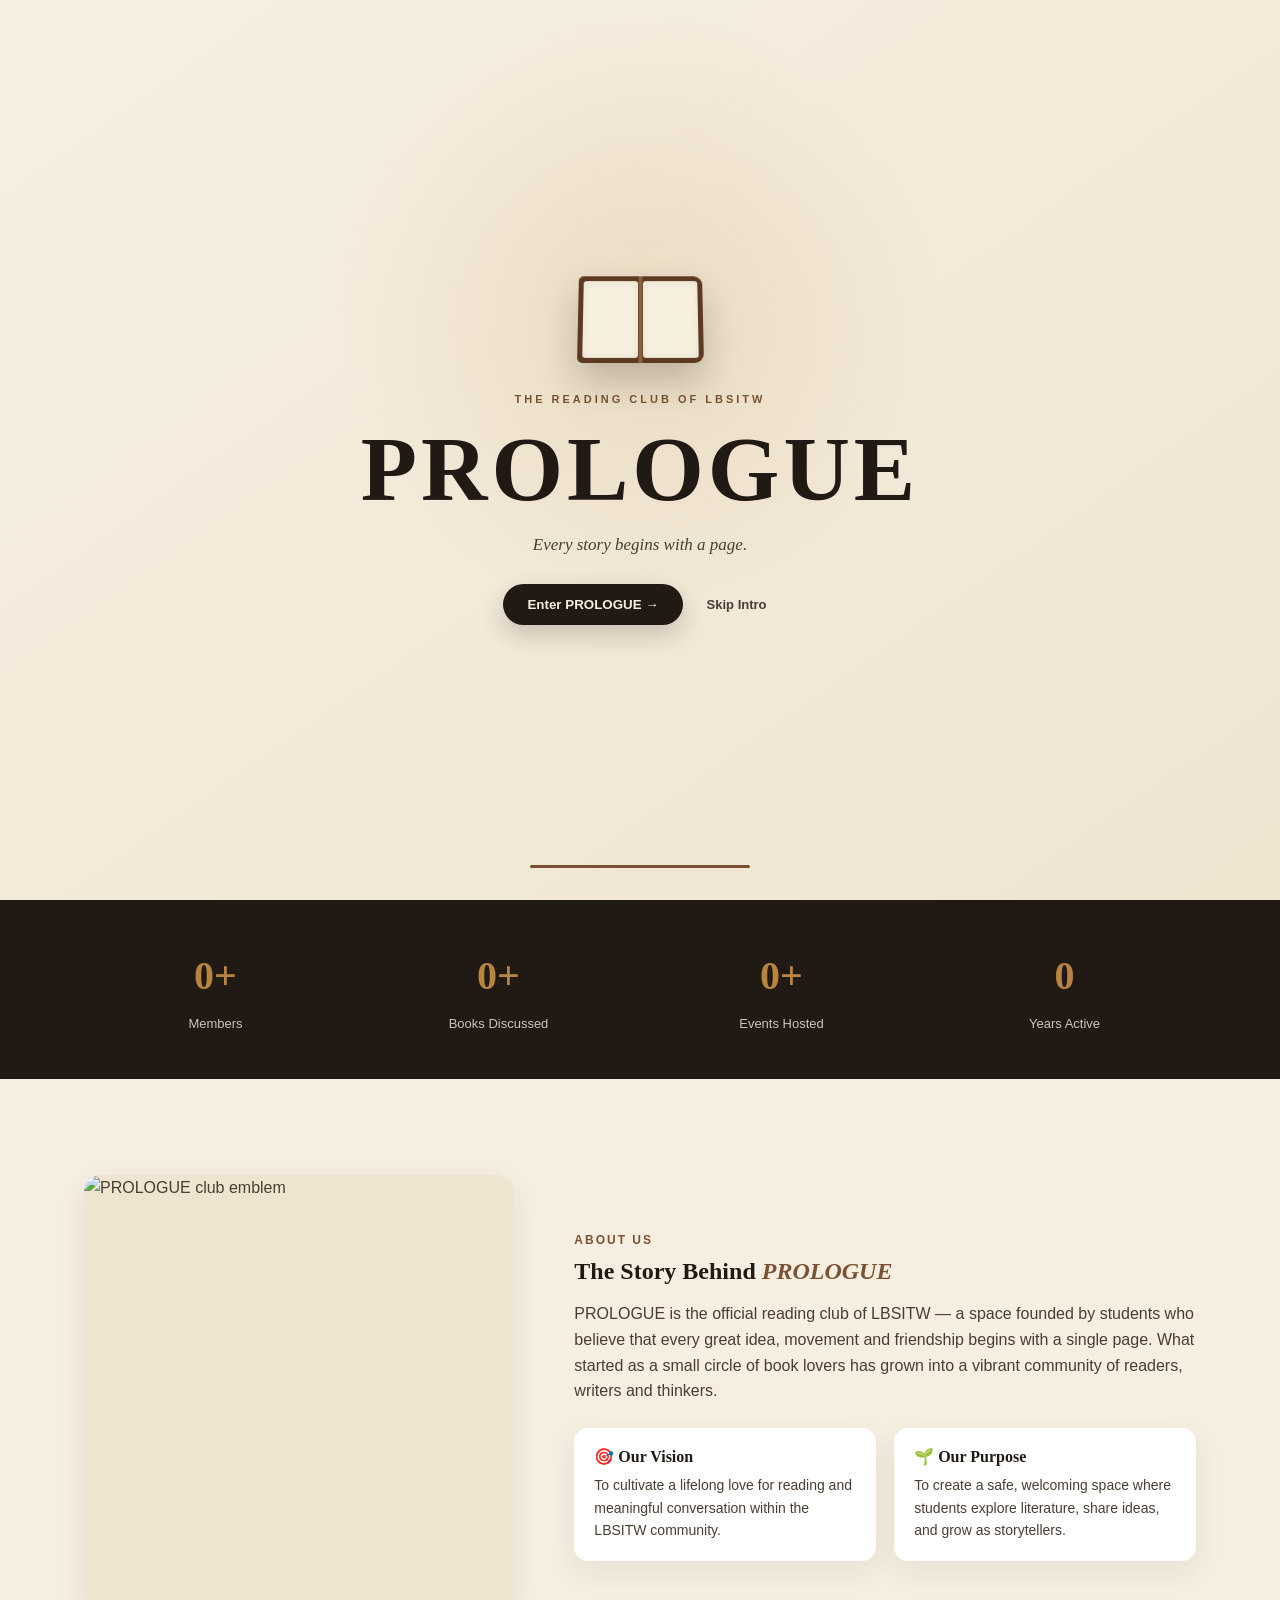
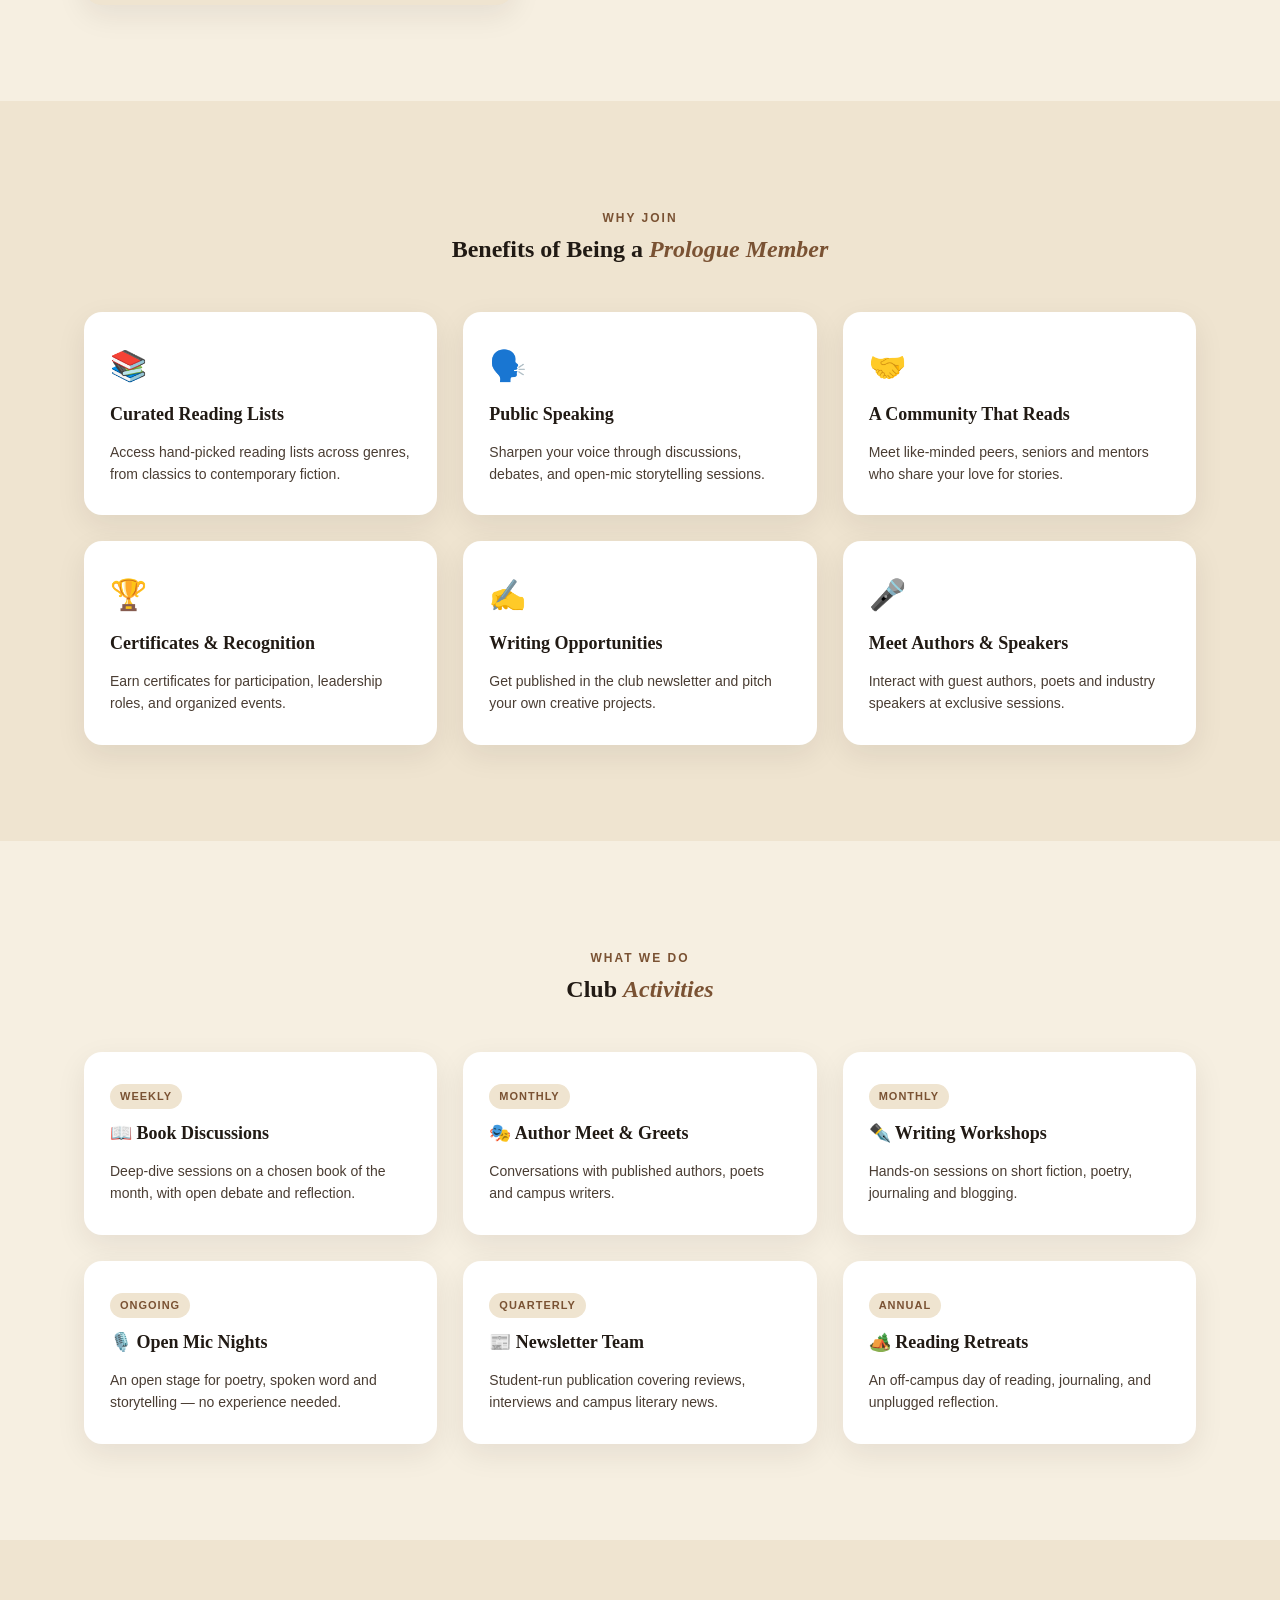
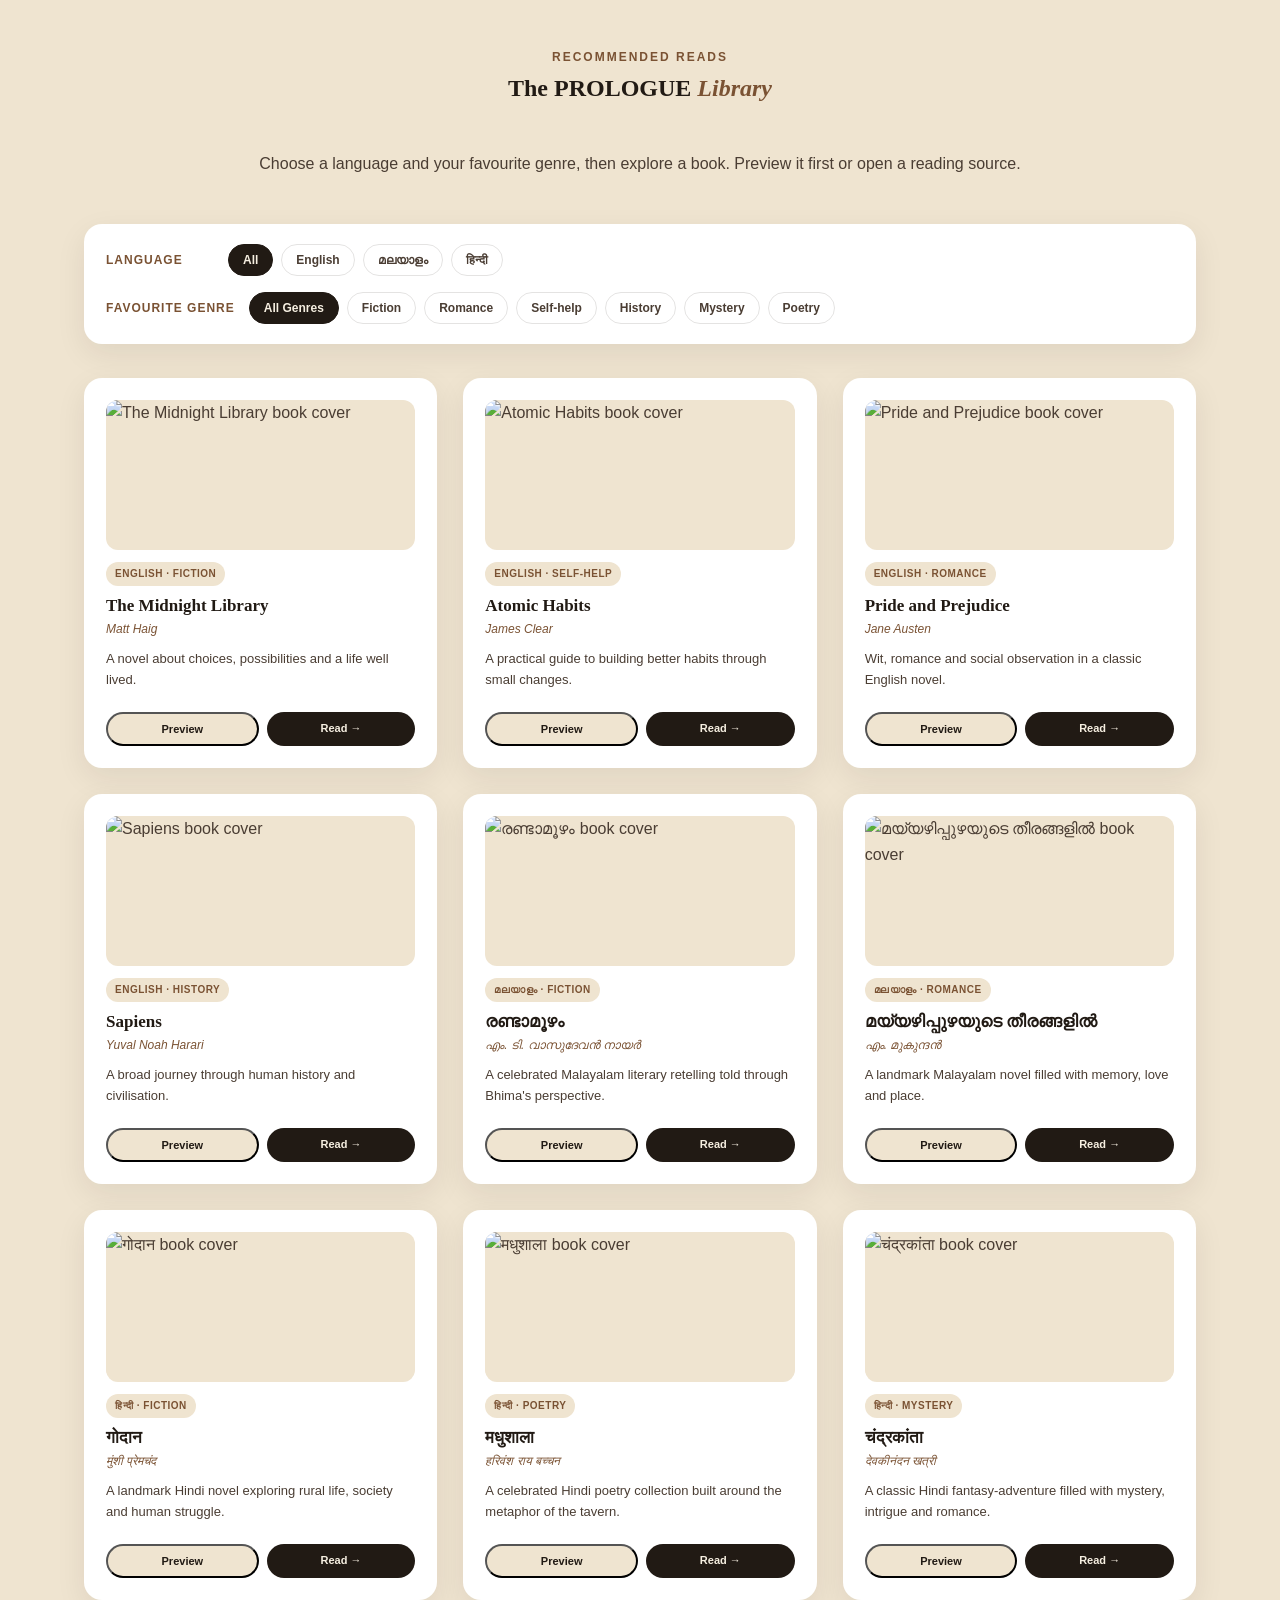
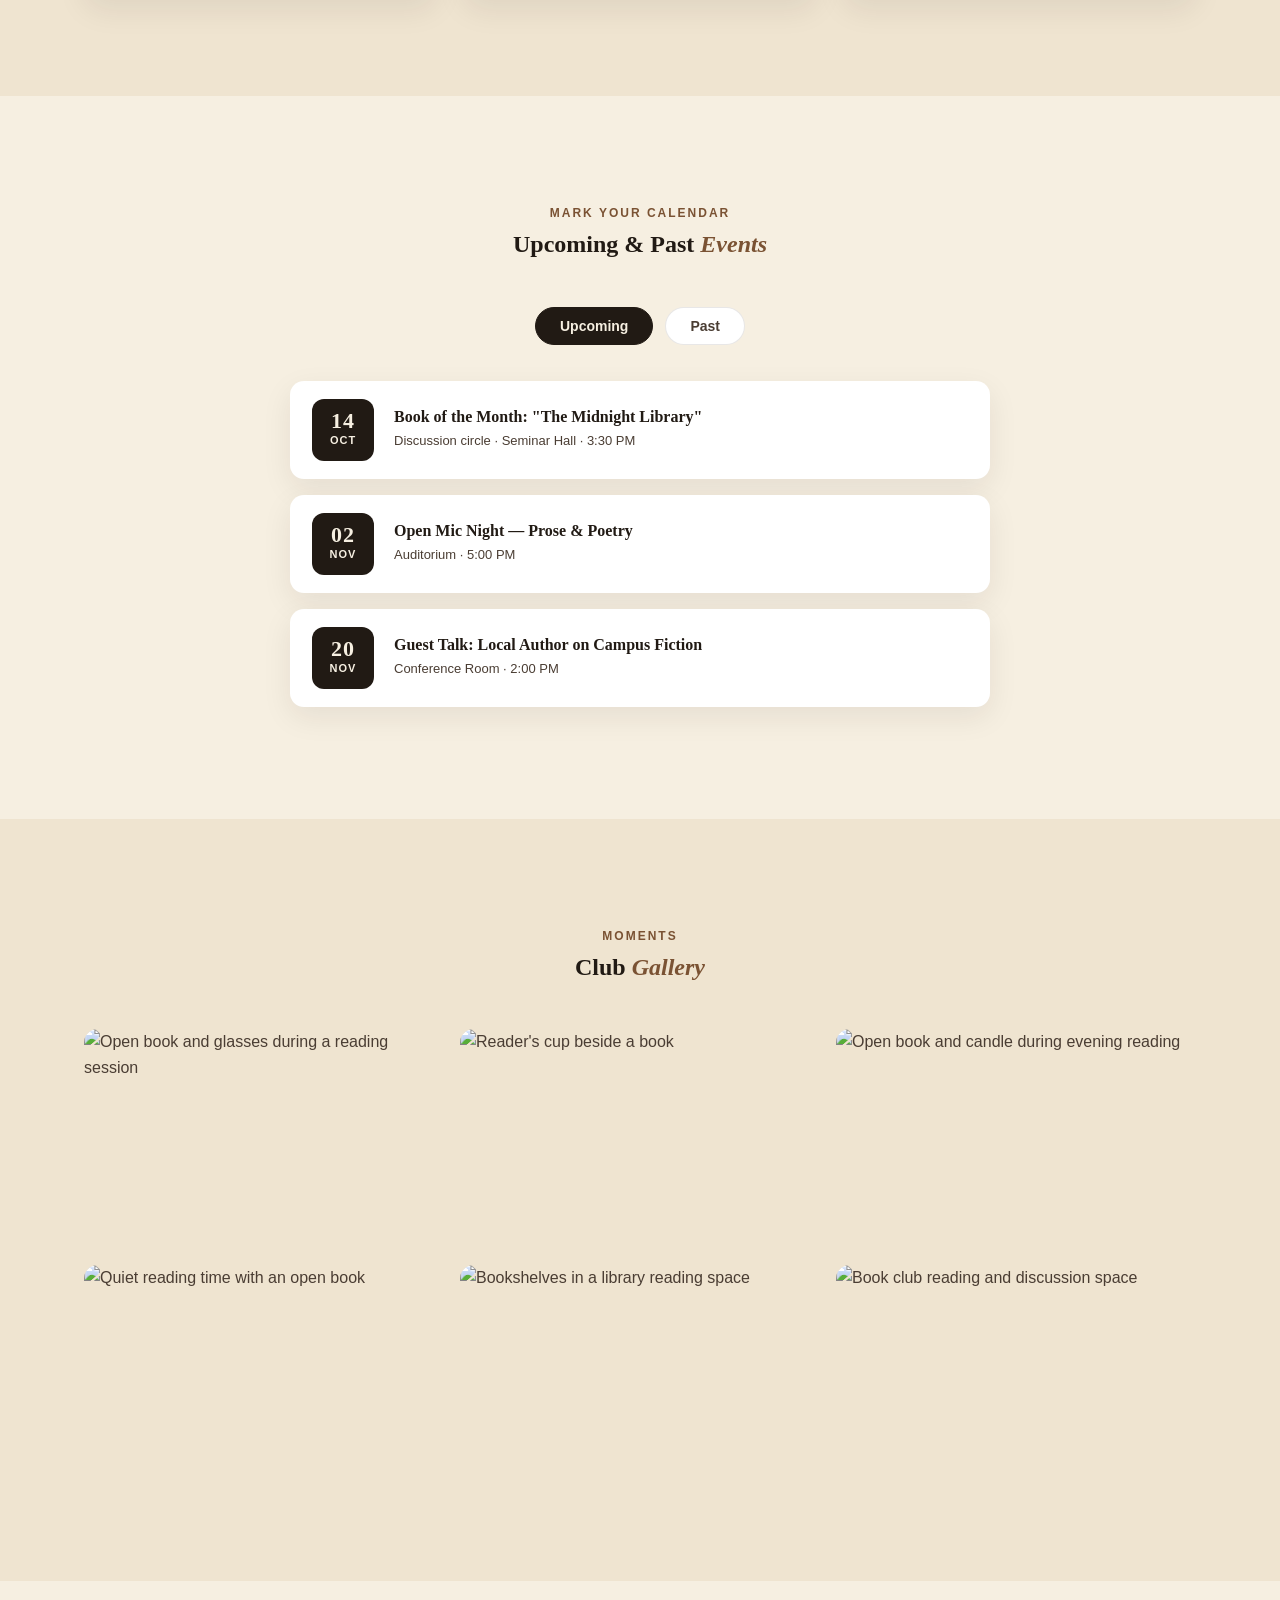
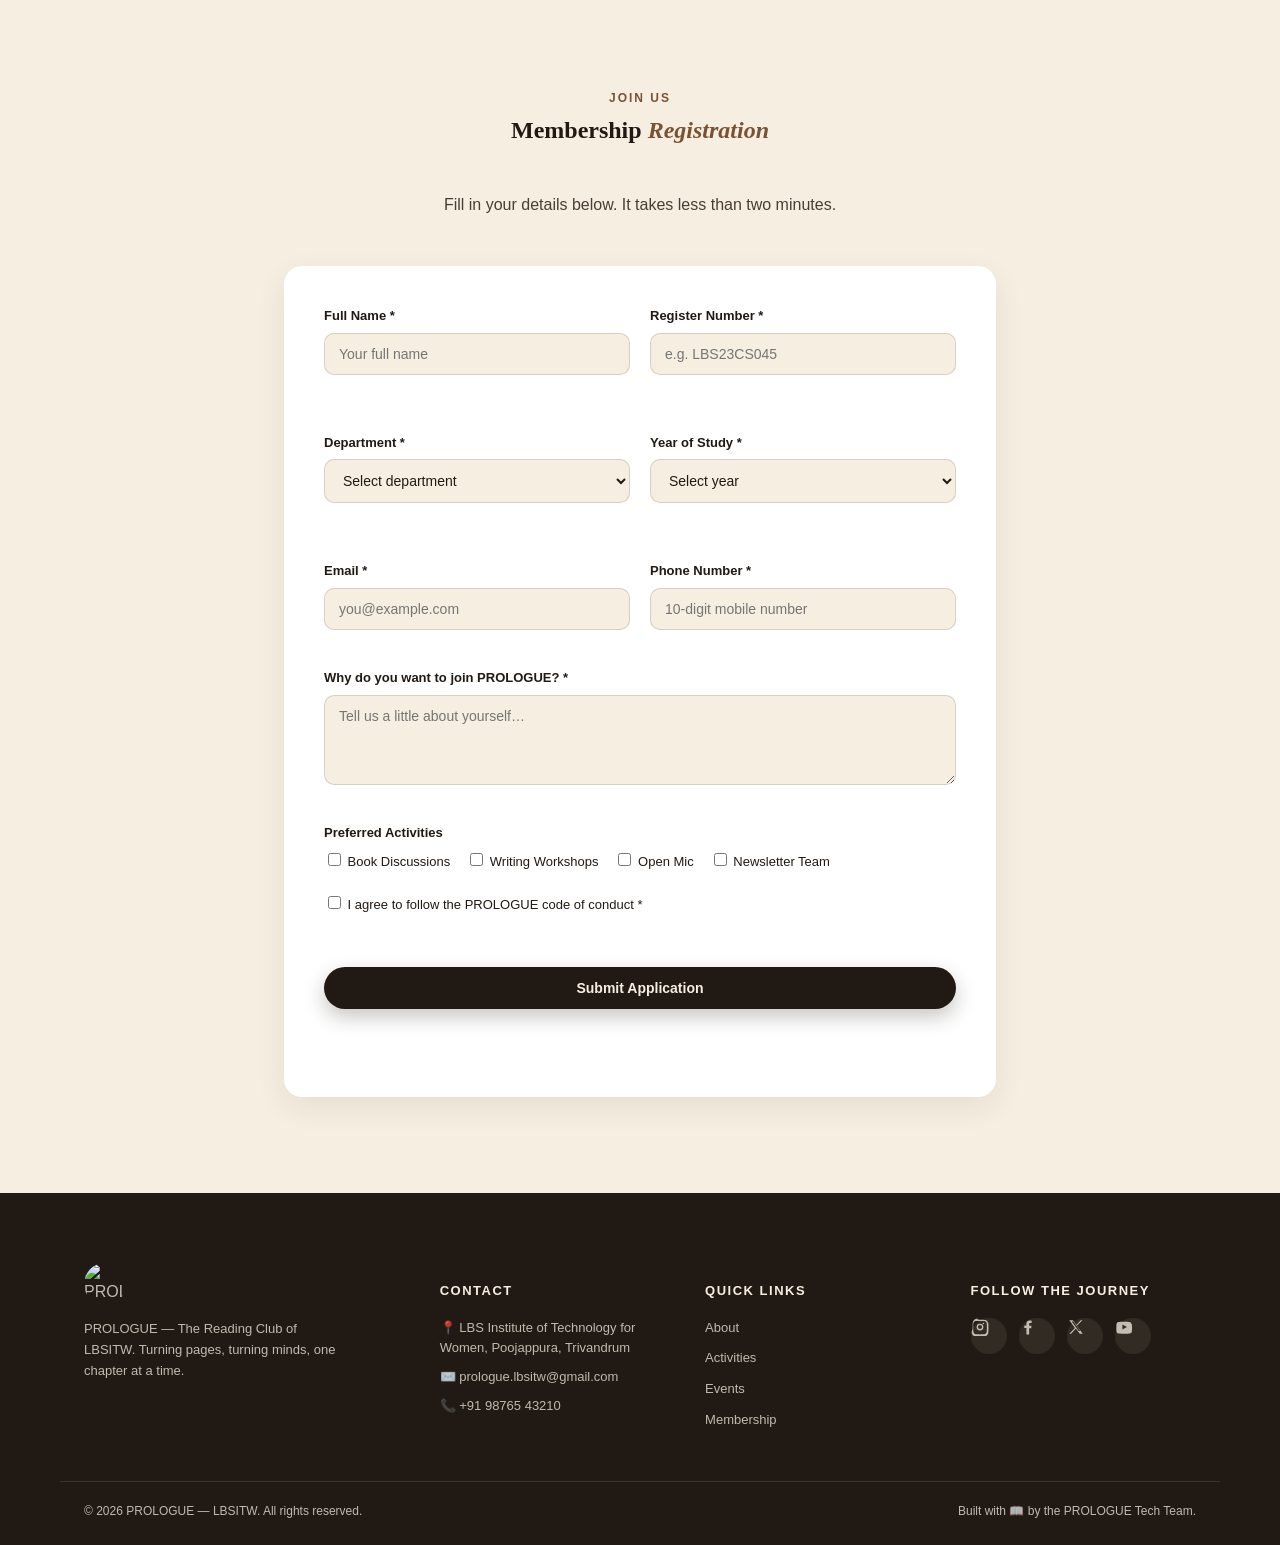
==== commit 73a8837a: "Add files via upload" ====
--- a/index.html
+++ b/index.html
@@ -6,12 +6,12 @@
 <title>PROLOGUE — The Reading Club of LBSITW</title>
 <meta name="description" content="PROLOGUE is the official reading club of LBSITW. Discover activities, events, and become a member." />
 
-<link rel="icon" href="logo.jpeg" type="image/jpeg" />
+<link rel="icon" href="assets/logo.jpeg" type="image/jpeg" />
 <link rel="preconnect" href="https://fonts.googleapis.com">
 <link rel="preconnect" href="https://fonts.gstatic.com" crossorigin>
 <link href="https://fonts.googleapis.com/css2?family=Playfair+Display:wght@500;600;700;800&family=Inter:wght@400;500;600;700&display=swap" rel="stylesheet">
 
-<link rel="stylesheet" href="style.css" />
+<link rel="stylesheet" href="css/style.css" />
 
 <style id="prologue-inline-styles">
 /* ==========================================================
@@ -735,7 +735,7 @@
 <header class="site-header" id="siteHeader">
   <div class="nav-inner container">
     <a href="#home" class="brand">
-      <img src="logo.jpeg" alt="PROLOGUE logo" class="brand-logo" />
+      <img src="assets/logo.jpeg" alt="PROLOGUE logo" class="brand-logo" />
       <span class="brand-text">PROLOGUE</span>
     </a>
 
@@ -808,7 +808,7 @@
 <section id="about" class="section">
   <div class="container about-grid">
     <div class="about-media">
-      <img src="logo.jpeg" alt="PROLOGUE club emblem" />
+      <img src="assets/logo.jpeg" alt="PROLOGUE club emblem" />
     </div>
     <div class="about-text">
       <p class="section-label">About Us</p>
@@ -947,55 +947,55 @@
 
     <div class="library-grid" id="libraryGrid">
       <article class="book-card" data-language="english" data-genre="fiction">
-        <div class="book-cover"><img src="books/midnight-library.svg" alt="The Midnight Library book cover"></div><span class="book-tag">English · Fiction</span>
+        <div class="book-cover"><img src="assets/books/midnight-library.jpg" alt="The Midnight Library book cover" loading="lazy" onerror="this.onerror=null;this.src='assets/books/midnight-library.svg';"></div><span class="book-tag">English · Fiction</span>
         <h3>The Midnight Library</h3><p class="book-author">Matt Haig</p>
         <p class="book-blurb">A novel about choices, possibilities and a life well lived.</p>
         <div class="book-actions"><button type="button" class="book-btn preview" data-preview data-read-url="https://books.google.com/books?q=intitle:The+Midnight+Library+inauthor:Matt+Haig">Preview</button><a href="https://openlibrary.org/search?q=The+Midnight+Library+Matt+Haig" target="_blank" rel="noopener" class="book-btn read">Read →</a></div>
       </article>
       <article class="book-card" data-language="english" data-genre="self-help">
-        <div class="book-cover"><img src="books/atomic-habits.svg" alt="Atomic Habits book cover"></div><span class="book-tag">English · Self-help</span>
+        <div class="book-cover"><img src="assets/books/atomic-habits.jpg" alt="Atomic Habits book cover" loading="lazy" onerror="this.onerror=null;this.src='assets/books/atomic-habits.svg';"></div><span class="book-tag">English · Self-help</span>
         <h3>Atomic Habits</h3><p class="book-author">James Clear</p>
         <p class="book-blurb">A practical guide to building better habits through small changes.</p>
         <div class="book-actions"><button type="button" class="book-btn preview" data-preview data-read-url="https://books.google.com/books?q=intitle:Atomic+Habits+inauthor:James+Clear">Preview</button><a href="https://openlibrary.org/search?q=Atomic+Habits+James+Clear" target="_blank" rel="noopener" class="book-btn read">Read →</a></div>
       </article>
       <article class="book-card" data-language="english" data-genre="romance">
-        <div class="book-cover"><img src="books/pride-prejudice.svg" alt="Pride and Prejudice book cover"></div><span class="book-tag">English · Romance</span>
+        <div class="book-cover"><img src="assets/books/pride-prejudice.jpg" alt="Pride and Prejudice book cover" loading="lazy" onerror="this.onerror=null;this.src='assets/books/pride-prejudice.svg';"></div><span class="book-tag">English · Romance</span>
         <h3>Pride and Prejudice</h3><p class="book-author">Jane Austen</p>
         <p class="book-blurb">Wit, romance and social observation in a classic English novel.</p>
         <div class="book-actions"><button type="button" class="book-btn preview" data-preview data-read-url="https://books.google.com/books?q=intitle:Pride+and+Prejudice+inauthor:Jane+Austen">Preview</button><a href="https://openlibrary.org/search?q=Pride+and+Prejudice+Jane+Austen" target="_blank" rel="noopener" class="book-btn read">Read →</a></div>
       </article>
       <article class="book-card" data-language="english" data-genre="history">
-        <div class="book-cover"><img src="books/sapiens.svg" alt="Sapiens book cover"></div><span class="book-tag">English · History</span>
+        <div class="book-cover"><img src="assets/books/sapiens.jpg" alt="Sapiens book cover" loading="lazy" onerror="this.onerror=null;this.src='assets/books/sapiens.svg';"></div><span class="book-tag">English · History</span>
         <h3>Sapiens</h3><p class="book-author">Yuval Noah Harari</p>
         <p class="book-blurb">A broad journey through human history and civilisation.</p>
         <div class="book-actions"><button type="button" class="book-btn preview" data-preview data-read-url="https://books.google.com/books?q=intitle:Sapiens+inauthor:Yuval+Noah+Harari">Preview</button><a href="https://openlibrary.org/search?q=Sapiens+Yuval+Noah+Harari" target="_blank" rel="noopener" class="book-btn read">Read →</a></div>
       </article>
       <article class="book-card" data-language="malayalam" data-genre="fiction">
-        <div class="book-cover"><img src="books/randamoozham.svg" alt="രണ്ടാമൂഴം book cover"></div><span class="book-tag">മലയാളം · Fiction</span>
+        <div class="book-cover"><img src="assets/books/randamoozham.svg" alt="രണ്ടാമൂഴം book cover" loading="lazy"></div><span class="book-tag">മലയാളം · Fiction</span>
         <h3>രണ്ടാമൂഴം</h3><p class="book-author">എം. ടി. വാസുദേവൻ നായർ</p>
         <p class="book-blurb">A celebrated Malayalam literary retelling told through Bhima's perspective.</p>
         <div class="book-actions"><button type="button" class="book-btn preview" data-preview data-read-url="https://books.google.com/books?q=intitle:%E0%B4%B0%E0%B4%A3%E0%B5%8D%E0%B4%9F%E0%B4%BE%E0%B4%AE%E0%B5%82%E0%B4%B4%E0%B4%82">Preview</button><a href="https://openlibrary.org/search?q=%E0%B4%B0%E0%B4%A3%E0%B5%8D%E0%B4%9F%E0%B4%BE%E0%B4%AE%E0%B5%82%E0%B4%B4%E0%B4%82" target="_blank" rel="noopener" class="book-btn read">Read →</a></div>
       </article>
       <article class="book-card" data-language="malayalam" data-genre="romance">
-        <div class="book-cover"><img src="books/mayyazhi.svg" alt="മയ്യഴിപ്പുഴയുടെ തീരങ്ങളിൽ book cover"></div><span class="book-tag">മലയാളം · Romance</span>
+        <div class="book-cover"><img src="https://covers.openlibrary.org/b/isbn/9788171302319-L.jpg" alt="മയ്യഴിപ്പുഴയുടെ തീരങ്ങളിൽ book cover" loading="lazy" onerror="this.onerror=null;this.src='assets/books/mayyazhi.svg';"></div><span class="book-tag">മലയാളം · Romance</span>
         <h3>മയ്യഴിപ്പുഴയുടെ തീരങ്ങളിൽ</h3><p class="book-author">എം. മുകുന്ദൻ</p>
         <p class="book-blurb">A landmark Malayalam novel filled with memory, love and place.</p>
         <div class="book-actions"><button type="button" class="book-btn preview" data-preview data-read-url="https://books.google.com/books?q=intitle:%E0%B4%AE%E0%B4%AF%E0%B5%8D%E0%B4%AF%E0%B4%B4%E0%B4%BF%E0%B4%AA%E0%B5%8D%E0%B4%AA%E0%B5%81%E0%B4%B4%E0%B4%AF%E0%B5%81%E0%B4%9F%E0%B5%86+%E0%B4%A4%E0%B5%80%E0%B4%B0%E0%B4%99%E0%B5%8D%E0%B4%99%E0%B4%B3%E0%B4%BF%E0%B5%BD">Preview</button><a href="https://openlibrary.org/search?q=%E0%B4%AE%E0%B4%AF%E0%B5%8D%E0%B4%AF%E0%B4%B4%E0%B4%BF%E0%B4%AA%E0%B5%8D%E0%B4%AA%E0%B5%81%E0%B4%B4%E0%B4%AF%E0%B5%81%E0%B4%9F%E0%B5%86+%E0%B4%A4%E0%B5%80%E0%B4%B0%E0%B4%99%E0%B5%8D%E0%B4%99%E0%B4%B3%E0%B4%BF%E0%B5%BD" target="_blank" rel="noopener" class="book-btn read">Read →</a></div>
       </article>
       <article class="book-card" data-language="hindi" data-genre="fiction">
-        <div class="book-cover"><img src="books/godaan.svg" alt="गोदान book cover"></div><span class="book-tag">हिन्दी · Fiction</span>
+        <div class="book-cover"><img src="assets/books/godaan.svg" alt="गोदान book cover" loading="lazy"></div><span class="book-tag">हिन्दी · Fiction</span>
         <h3>गोदान</h3><p class="book-author">मुंशी प्रेमचंद</p>
         <p class="book-blurb">A landmark Hindi novel exploring rural life, society and human struggle.</p>
         <div class="book-actions"><button type="button" class="book-btn preview" data-preview data-read-url="https://books.google.com/books?q=intitle:%E0%A4%97%E0%A5%8B%E0%A4%A6%E0%A4%BE%E0%A4%A8+inauthor:%E0%A4%AA%E0%A5%8D%E0%A4%B0%E0%A5%87%E0%A4%AE%E0%A4%9A%E0%A4%82%E0%A4%A6">Preview</button><a href="https://openlibrary.org/search?q=%E0%A4%97%E0%A5%8B%E0%A4%A6%E0%A4%BE%E0%A4%A8+Premchand" target="_blank" rel="noopener" class="book-btn read">Read →</a></div>
       </article>
       <article class="book-card" data-language="hindi" data-genre="poetry">
-        <div class="book-cover"><img src="books/madhushala.svg" alt="मधुशाला book cover"></div><span class="book-tag">हिन्दी · Poetry</span>
+        <div class="book-cover"><img src="assets/books/madhushala.jpg" alt="मधुशाला book cover" loading="lazy" onerror="this.onerror=null;this.src='assets/books/madhushala.svg';"></div><span class="book-tag">हिन्दी · Poetry</span>
         <h3>मधुशाला</h3><p class="book-author">हरिवंश राय बच्चन</p>
         <p class="book-blurb">A celebrated Hindi poetry collection built around the metaphor of the tavern.</p>
         <div class="book-actions"><button type="button" class="book-btn preview" data-preview data-read-url="https://books.google.com/books?q=intitle:%E0%A4%AE%E0%A4%A7%E0%A5%81%E0%A4%B6%E0%A4%BE%E0%A4%B2%E0%A4%BE">Preview</button><a href="https://openlibrary.org/search?q=%E0%A4%AE%E0%A4%A7%E0%A5%81%E0%A4%B6%E0%A4%BE%E0%A4%B2%E0%A4%BE" target="_blank" rel="noopener" class="book-btn read">Read →</a></div>
       </article>
       <article class="book-card" data-language="hindi" data-genre="mystery">
-        <div class="book-cover"><img src="books/chandrakanta.svg" alt="चंद्रकांता book cover"></div><span class="book-tag">हिन्दी · Mystery</span>
+        <div class="book-cover"><img src="assets/books/chandrakanta.svg" alt="चंद्रकांता book cover" loading="lazy"></div><span class="book-tag">हिन्दी · Mystery</span>
         <h3>चंद्रकांता</h3><p class="book-author">देवकीनंदन खत्री</p>
         <p class="book-blurb">A classic Hindi fantasy-adventure filled with mystery, intrigue and romance.</p>
         <div class="book-actions"><button type="button" class="book-btn preview" data-preview data-read-url="https://books.google.com/books?q=intitle:%E0%A4%9A%E0%A4%82%E0%A4%A6%E0%A5%8D%E0%A4%B0%E0%A4%95%E0%A4%BE%E0%A4%82%E0%A4%A4%E0%A4%BE">Preview</button><a href="https://openlibrary.org/search?q=%E0%A4%9A%E0%A4%82%E0%A4%A6%E0%A5%8D%E0%A4%B0%E0%A4%95%E0%A4%BE%E0%A4%82%E0%A4%A4%E0%A4%BE" target="_blank" rel="noopener" class="book-btn read">Read →</a></div>
@@ -1092,12 +1092,12 @@
     <h2 class="center">Club <span class="accent">Gallery</span></h2>
 
     <div class="gallery-grid" id="galleryGrid">
-      <img src="https://picsum.photos/id/24/600/450" alt="Reading session" data-index="0" />
-      <img src="https://picsum.photos/id/28/600/450" alt="Open mic night" data-index="1" />
-      <img src="https://picsum.photos/id/36/600/450" alt="Writing workshop" data-index="2" />
-      <img src="https://picsum.photos/id/48/600/450" alt="Author meet" data-index="3" />
-      <img src="https://picsum.photos/id/60/600/450" alt="Book discussion circle" data-index="4" />
-      <img src="https://picsum.photos/id/96/600/450" alt="Club members group photo" data-index="5" />
+      <img src="assets/gallery/open-book-glasses.jpg" alt="Open book and glasses during a reading session" data-index="0" loading="lazy" />
+      <img src="assets/gallery/reading-cup.jpg" alt="Reader's cup beside a book" data-index="1" loading="lazy" />
+      <img src="assets/gallery/book-candle.jpg" alt="Open book and candle during evening reading" data-index="2" loading="lazy" />
+      <img src="assets/gallery/reading-in-bed.jpg" alt="Quiet reading time with an open book" data-index="3" loading="lazy" />
+      <img src="assets/gallery/library-shelves.jpg" alt="Bookshelves in a library reading space" data-index="4" loading="lazy" />
+      <img src="assets/gallery/book-club.jpg" alt="Book club reading and discussion space" data-index="5" loading="lazy" />
     </div>
   </div>
 </section>
@@ -1106,7 +1106,24 @@
 <div class="lightbox" id="lightbox">
   <button class="lightbox-close" id="lightboxClose" aria-label="Close">&times;</button>
   <button class="lightbox-nav prev" id="lightboxPrev" aria-label="Previous image">&#10094;</button>
-  <img src="" alt="" id="lightboxImg" />
+  <div class="lightbox-stage">
+    <img src="" alt="" id="lightboxImg" />
+    <p class="lightbox-caption" id="lightboxCaption" data-testid="gallery-lightbox-caption"></p>
+  </div>
+  <aside class="journal-panel" aria-label="Reading journal" data-testid="reading-journal-panel">
+    <p class="journal-kicker" data-testid="reading-journal-kicker">A note between pages</p>
+    <h3 data-testid="reading-journal-title">Leave a reflection</h3>
+    <p class="journal-prompt" data-testid="reading-journal-prompt">What did this reading moment make you feel?</p>
+    <form id="journalForm" class="journal-form">
+      <label for="journalName">Reader name</label>
+      <input id="journalName" name="journalName" type="text" maxlength="40" placeholder="Your name" required data-testid="reading-journal-name-input" />
+      <label for="journalText">Your reflection</label>
+      <textarea id="journalText" name="journalText" rows="3" maxlength="180" placeholder="Leave a few thoughtful words…" required data-testid="reading-journal-text-input"></textarea>
+      <button type="submit" class="journal-submit" data-testid="reading-journal-save-button">Save reflection <span aria-hidden="true">↗</span></button>
+    </form>
+    <p class="journal-status" id="journalStatus" role="status" data-testid="reading-journal-status"></p>
+    <div class="journal-entries" id="journalEntries" data-testid="reading-journal-entries"></div>
+  </aside>
   <button class="lightbox-nav next" id="lightboxNext" aria-label="Next image">&#10095;</button>
 </div>
 
@@ -1205,7 +1222,7 @@
 <footer id="contact" class="footer">
   <div class="container footer-grid">
     <div class="footer-brand">
-      <img src="logo.jpeg" alt="PROLOGUE logo" class="footer-logo" />
+      <img src="assets/logo.jpeg" alt="PROLOGUE logo" class="footer-logo" />
       <p>PROLOGUE — The Reading Club of LBSITW. Turning pages, turning minds, one chapter at a time.</p>
     </div>
 
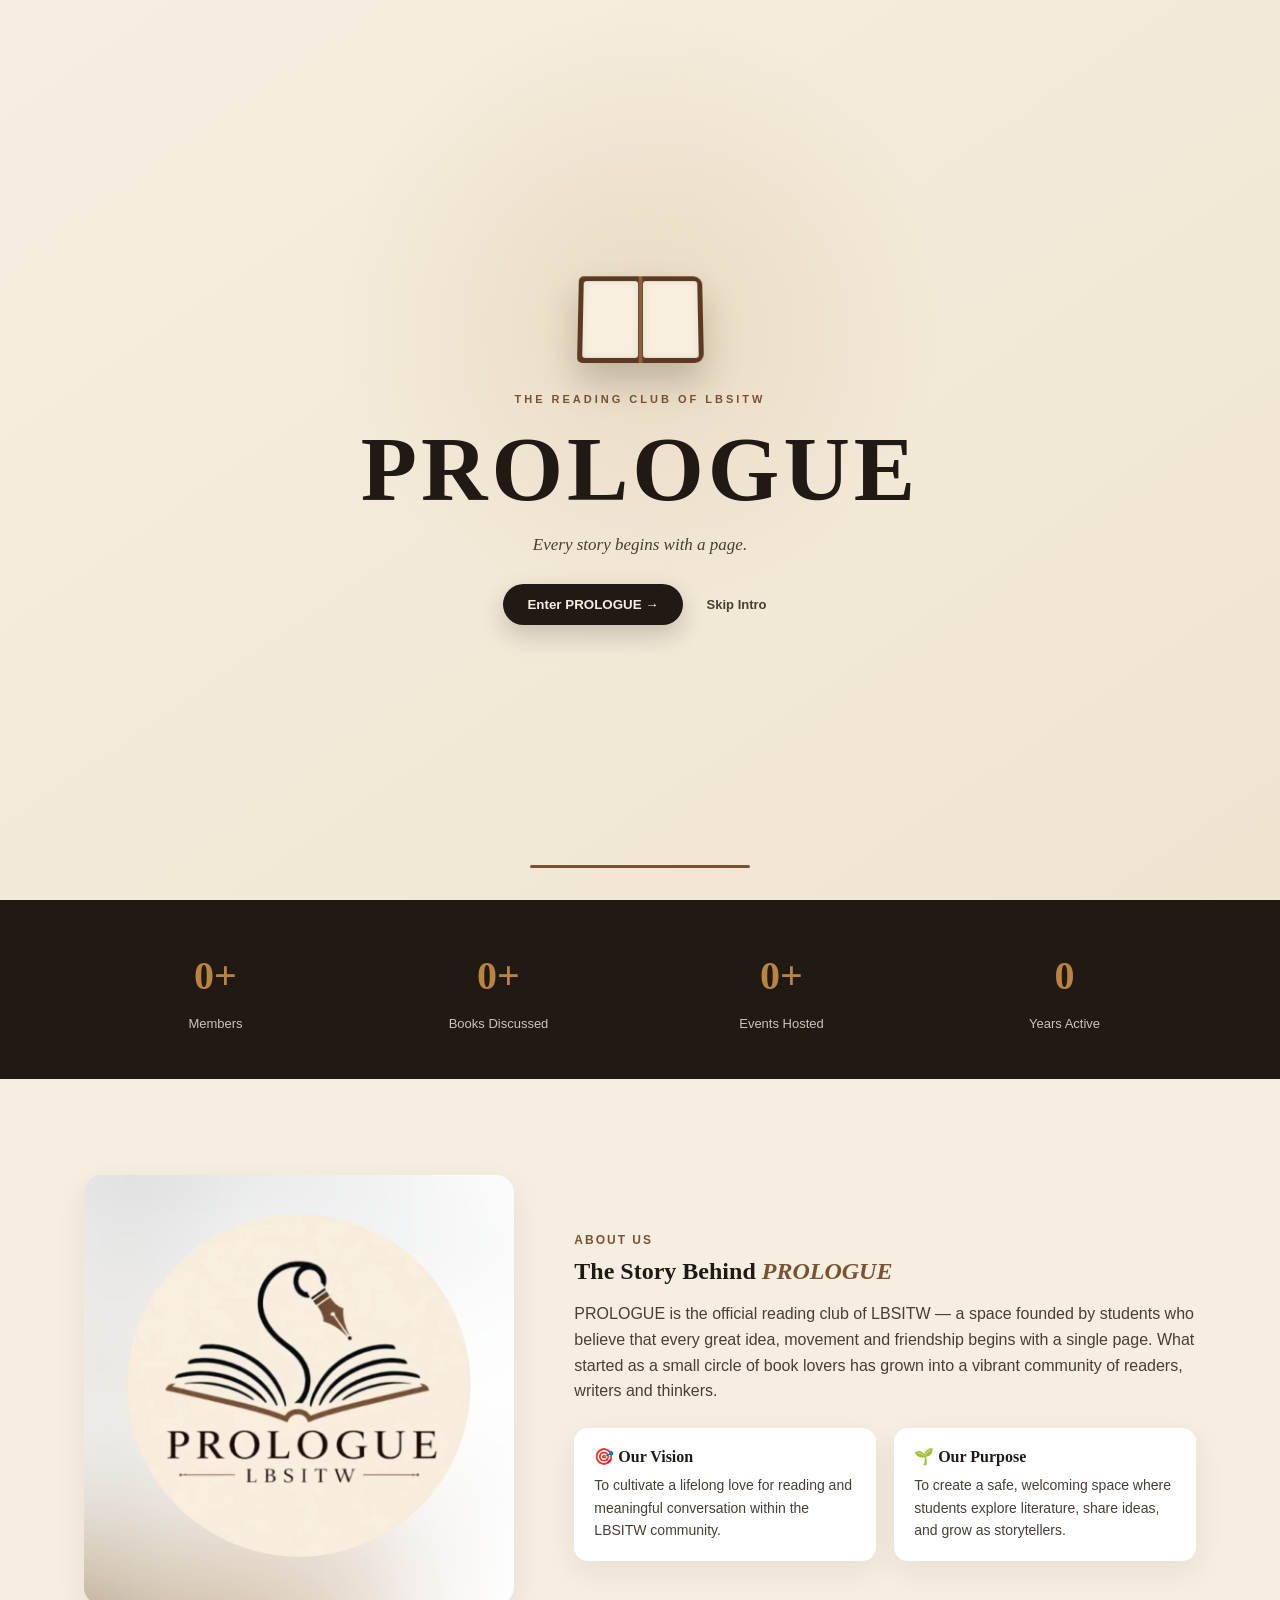
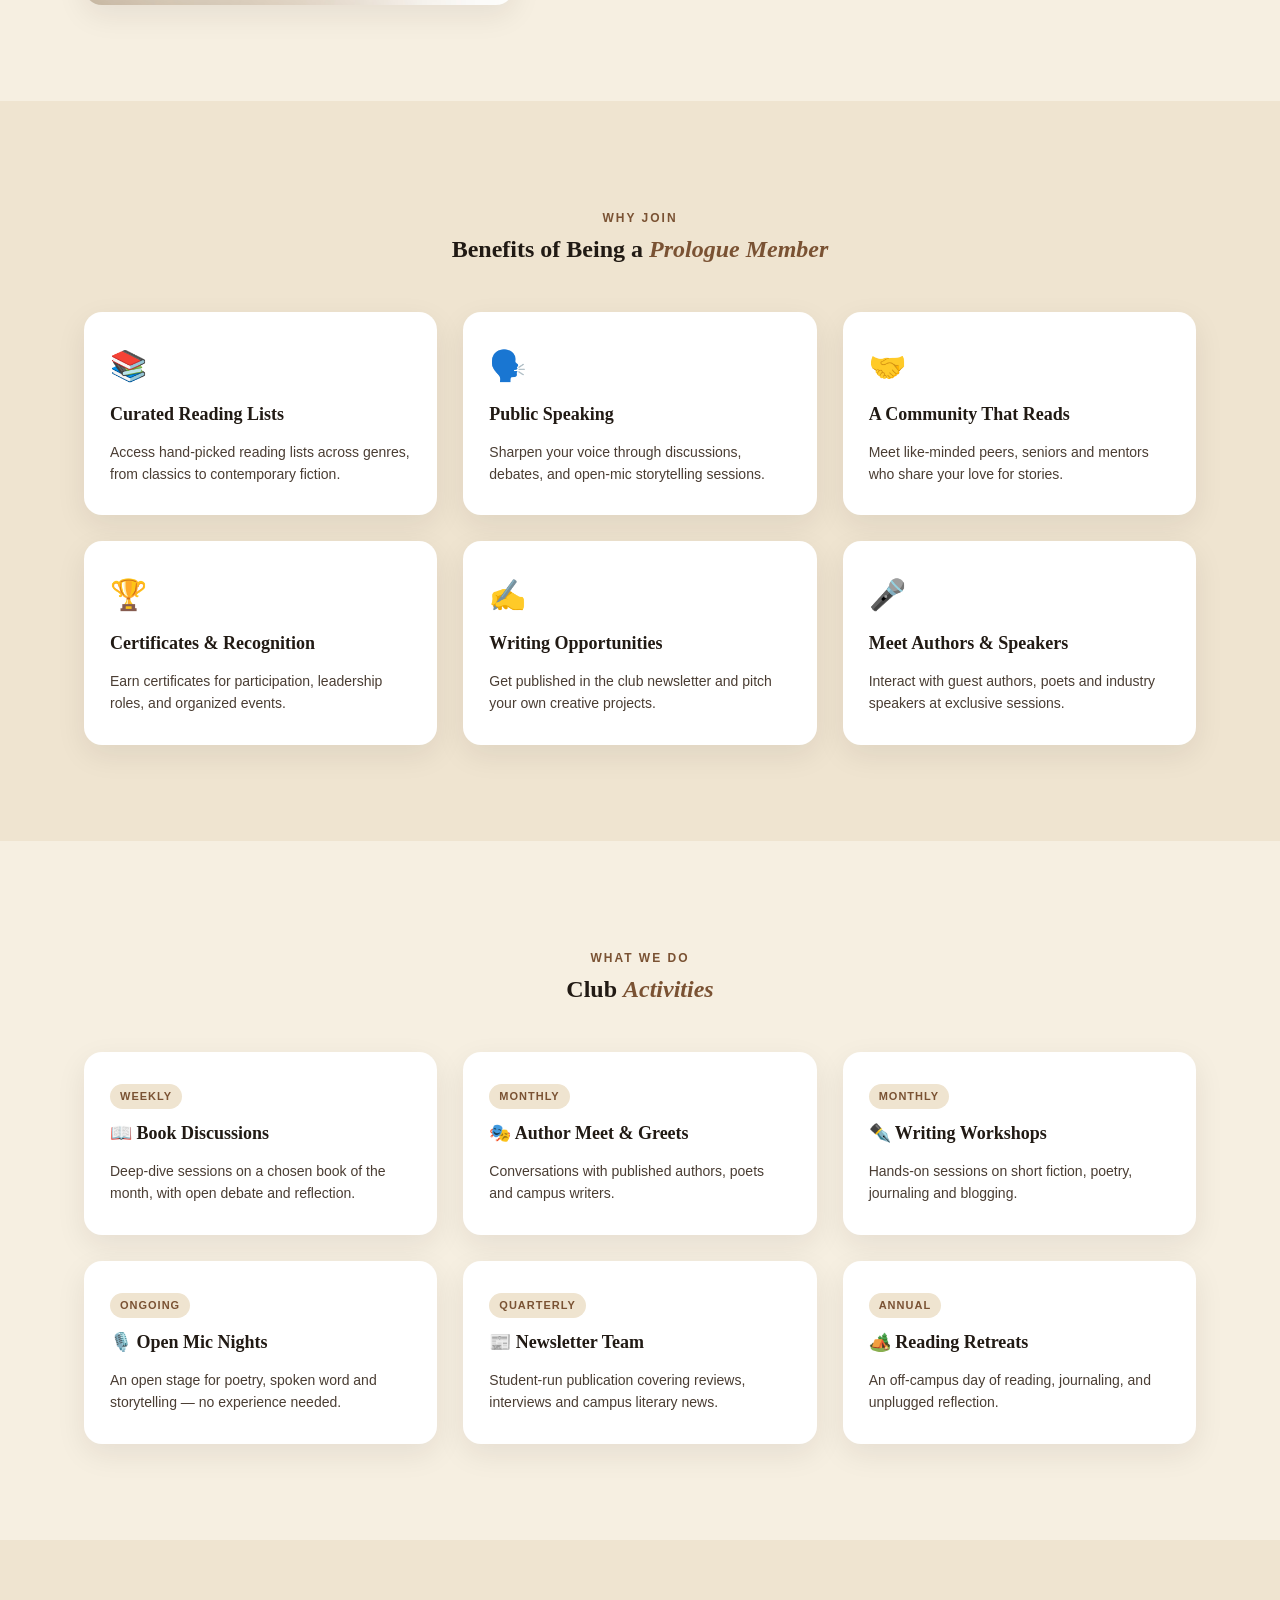
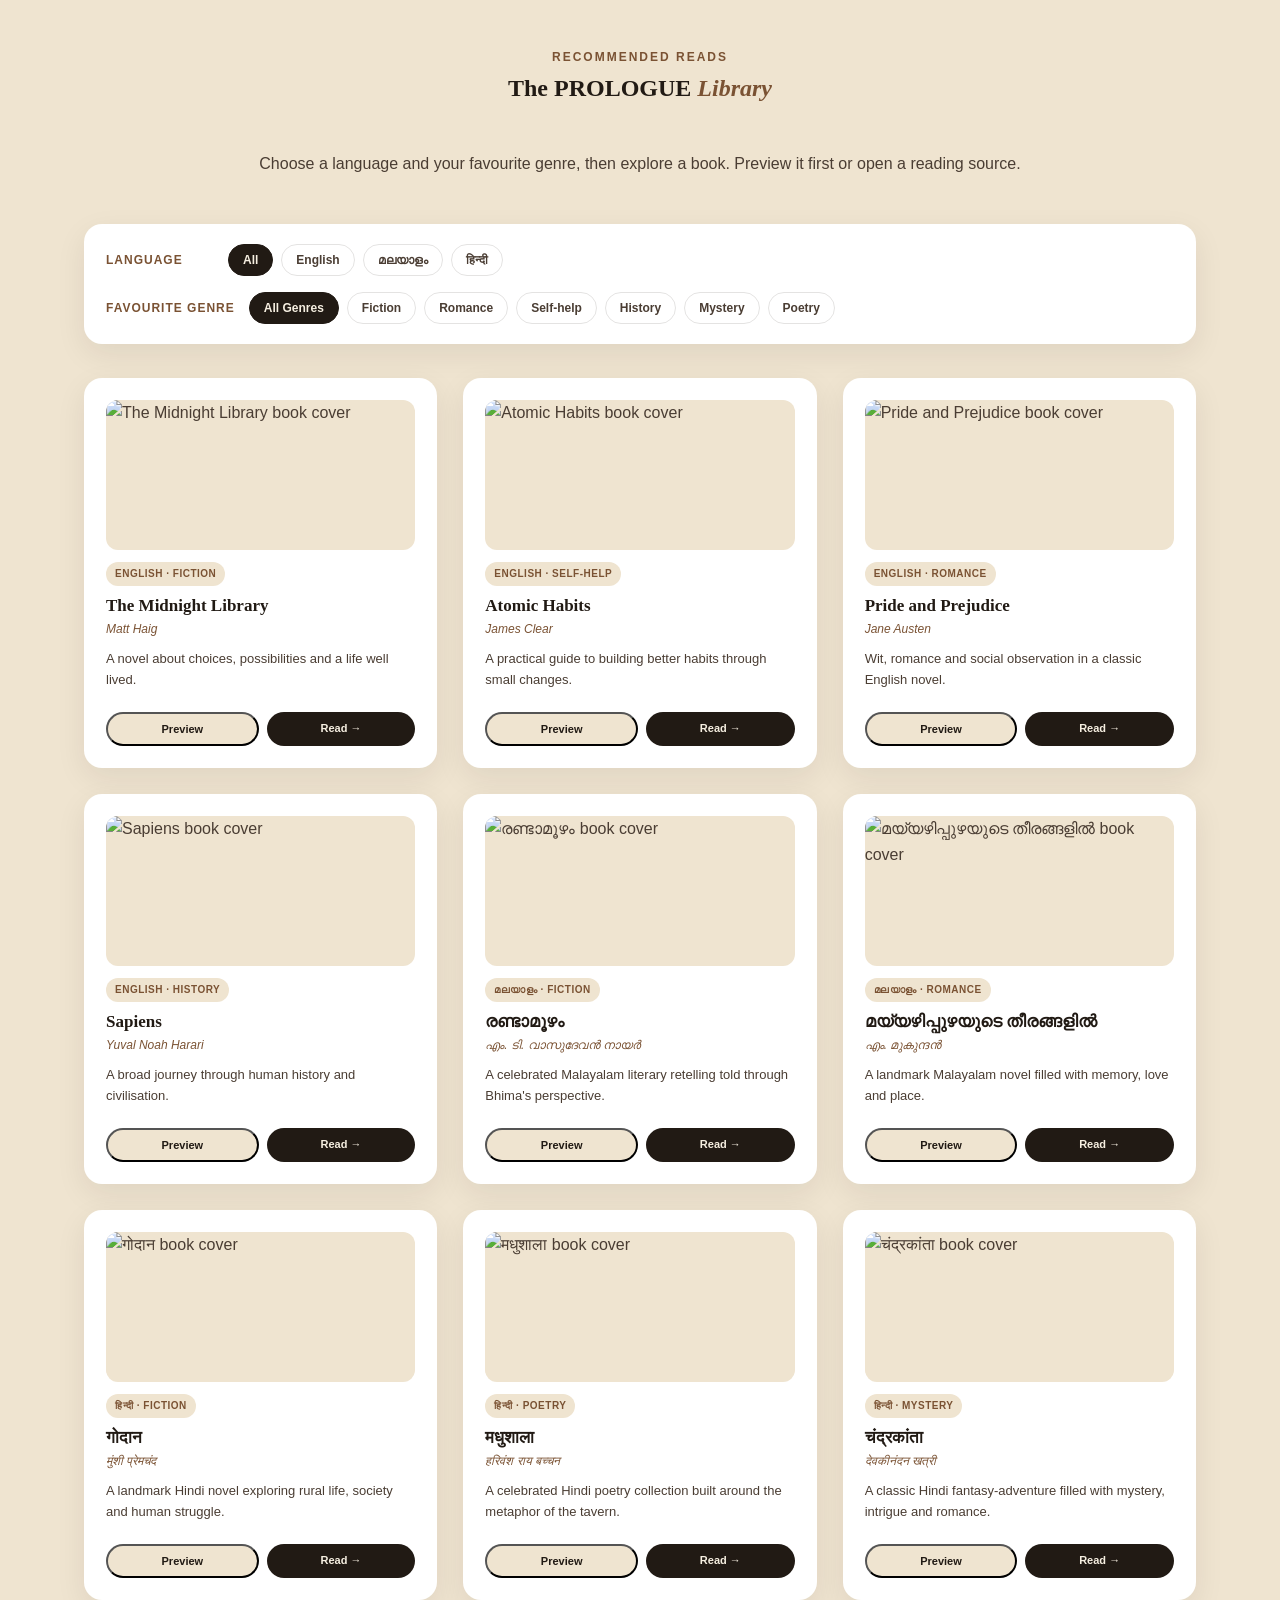
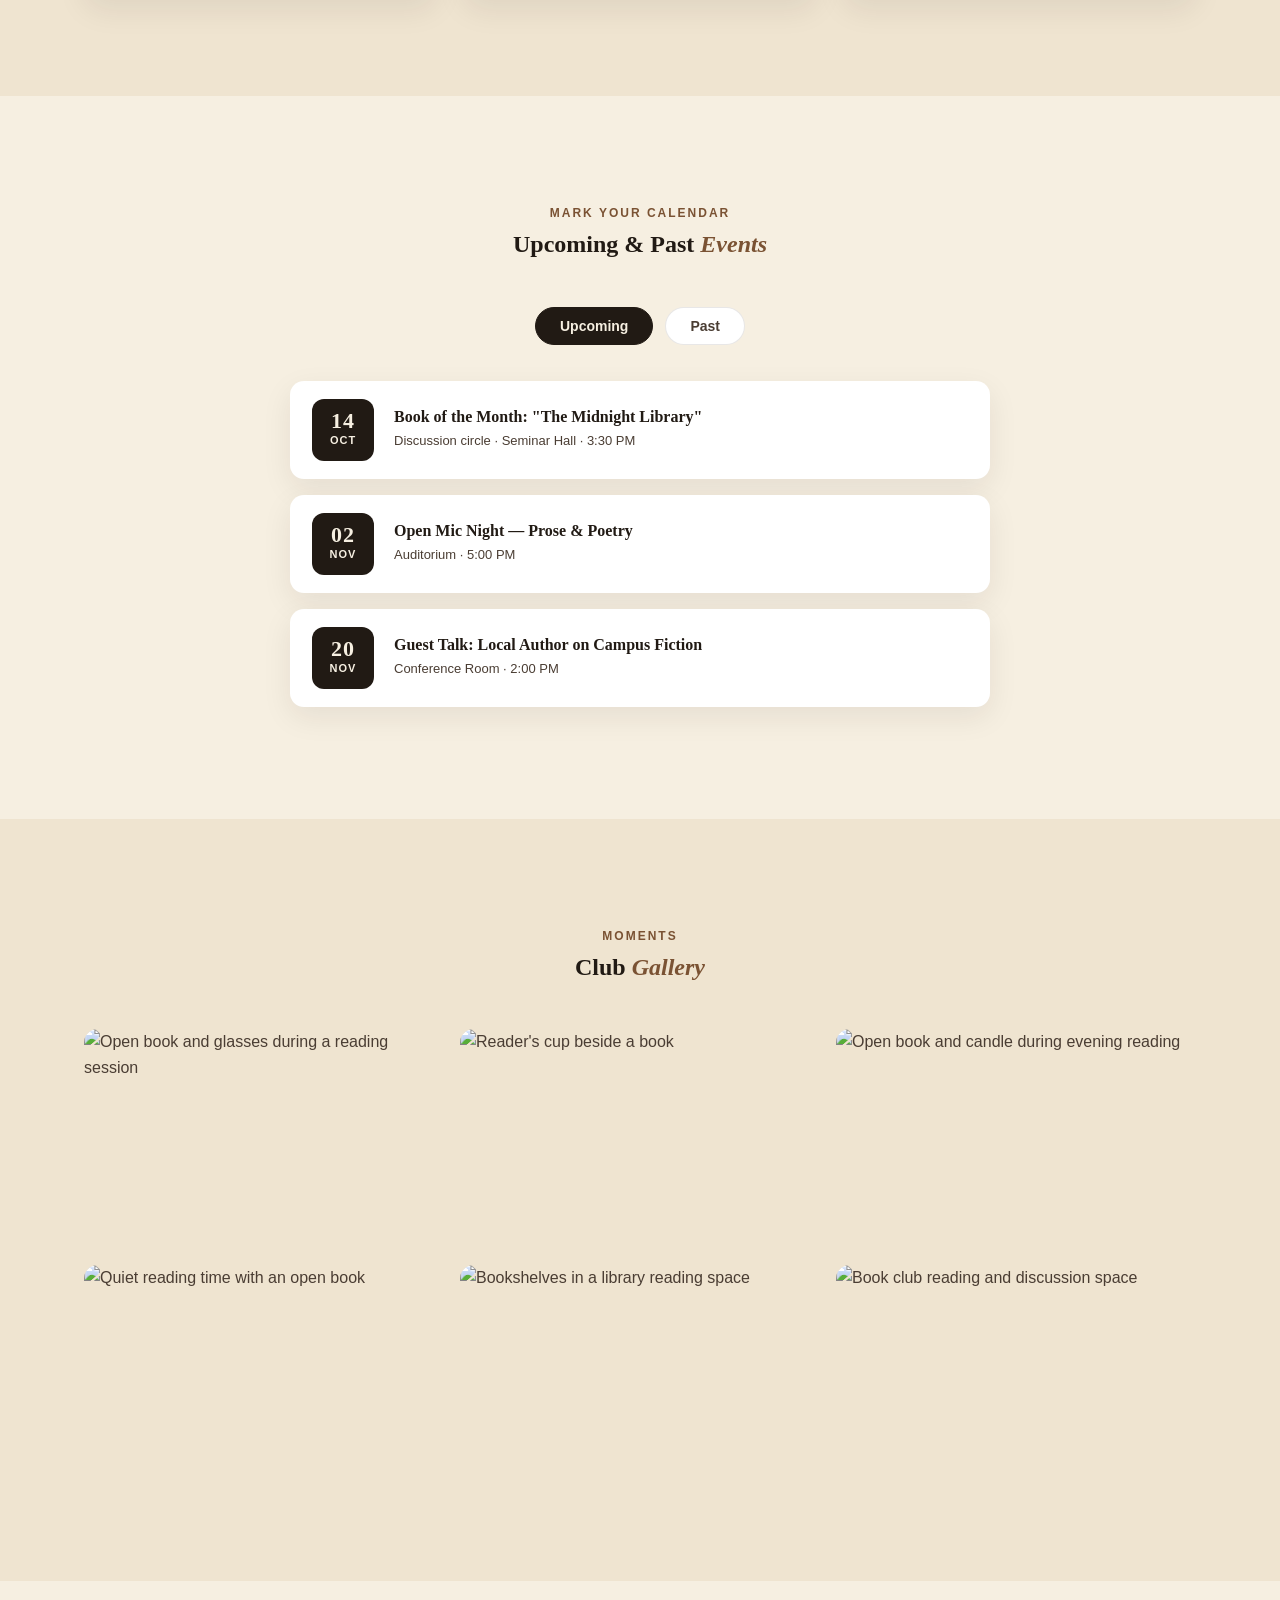
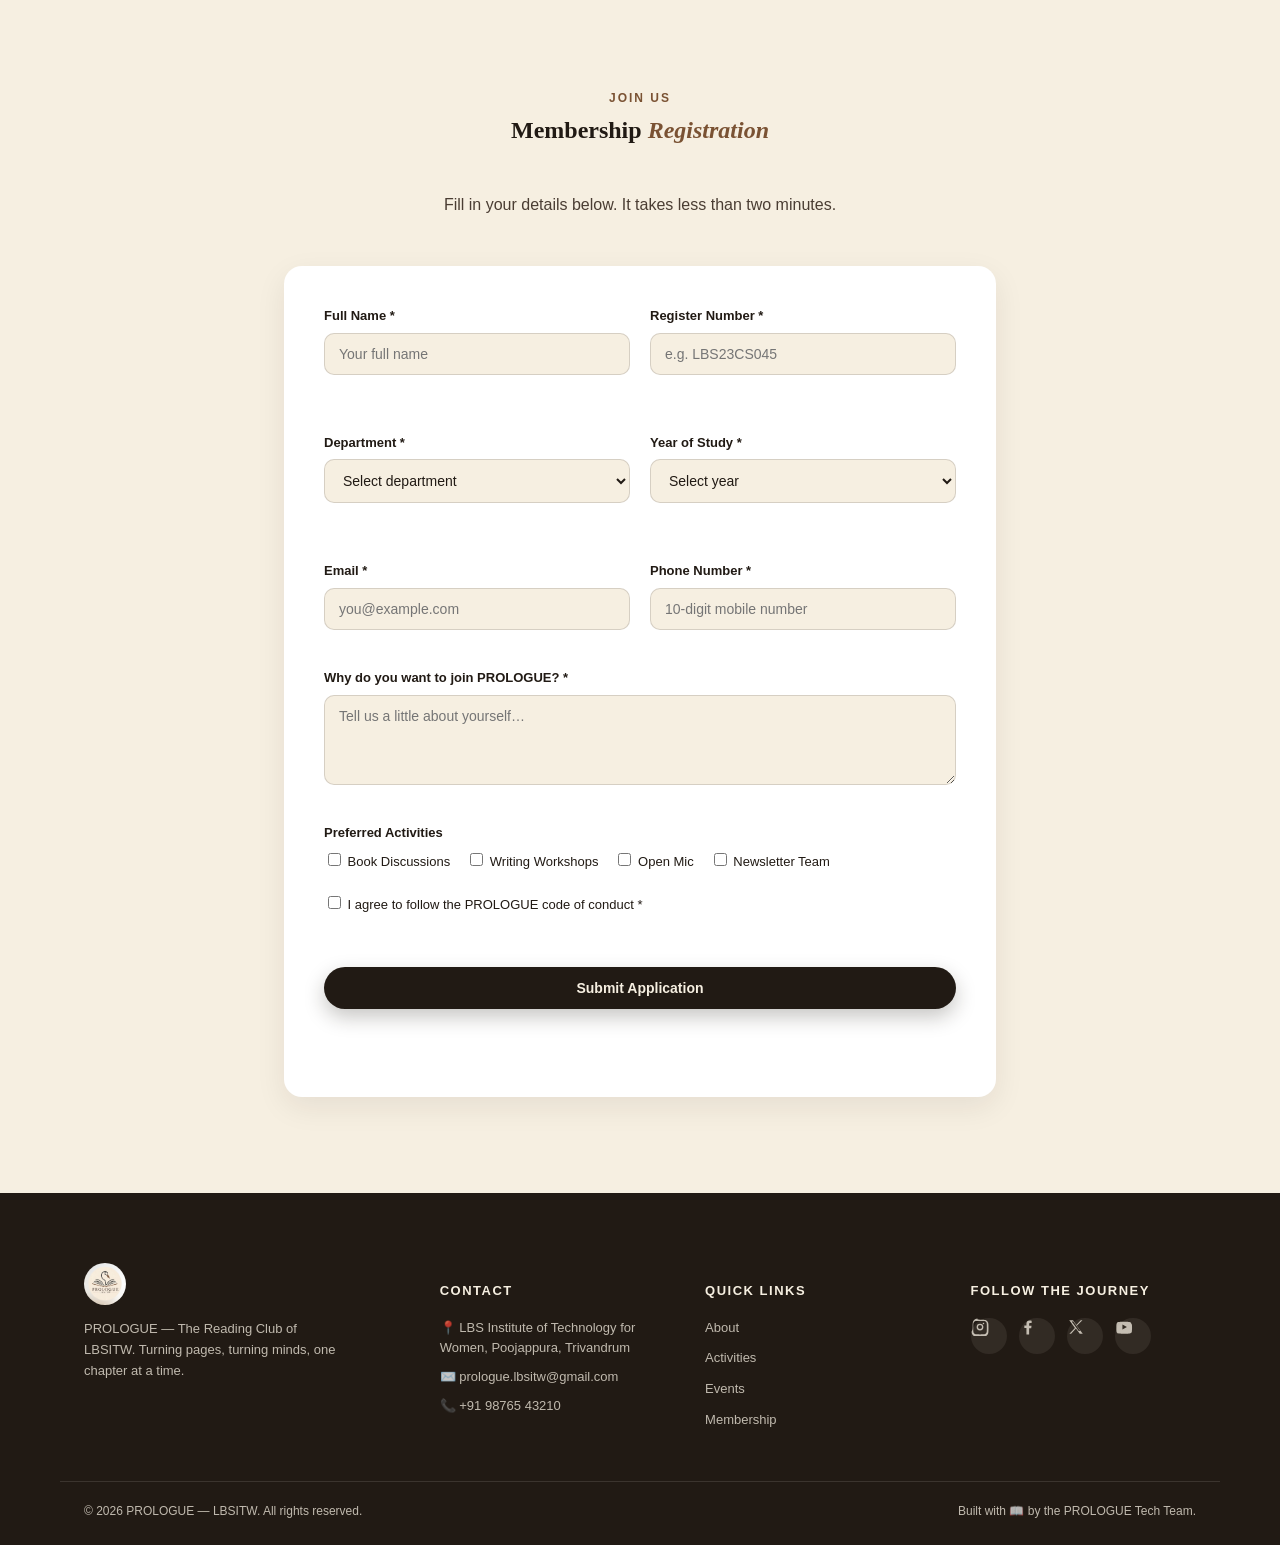
==== commit b3586b85: "Update index.html" ====
--- a/index.html
+++ b/index.html
@@ -6,12 +6,12 @@
 <title>PROLOGUE — The Reading Club of LBSITW</title>
 <meta name="description" content="PROLOGUE is the official reading club of LBSITW. Discover activities, events, and become a member." />
 
-<link rel="icon" href="assets/logo.jpeg" type="image/jpeg" />
+<link rel="icon" href="logo.jpeg" type="image/jpeg" />
 <link rel="preconnect" href="https://fonts.googleapis.com">
 <link rel="preconnect" href="https://fonts.gstatic.com" crossorigin>
 <link href="https://fonts.googleapis.com/css2?family=Playfair+Display:wght@500;600;700;800&family=Inter:wght@400;500;600;700&display=swap" rel="stylesheet">
 
-<link rel="stylesheet" href="css/style.css" />
+<link rel="stylesheet" href="style.css" />
 
 <style id="prologue-inline-styles">
 /* ==========================================================
@@ -735,7 +735,7 @@
 <header class="site-header" id="siteHeader">
   <div class="nav-inner container">
     <a href="#home" class="brand">
-      <img src="assets/logo.jpeg" alt="PROLOGUE logo" class="brand-logo" />
+      <img src="logo.jpeg" alt="PROLOGUE logo" class="brand-logo" />
       <span class="brand-text">PROLOGUE</span>
     </a>
 
@@ -808,7 +808,7 @@
 <section id="about" class="section">
   <div class="container about-grid">
     <div class="about-media">
-      <img src="assets/logo.jpeg" alt="PROLOGUE club emblem" />
+      <img src="logo.jpeg" alt="PROLOGUE club emblem" />
     </div>
     <div class="about-text">
       <p class="section-label">About Us</p>
@@ -947,55 +947,55 @@
 
     <div class="library-grid" id="libraryGrid">
       <article class="book-card" data-language="english" data-genre="fiction">
-        <div class="book-cover"><img src="assets/books/midnight-library.jpg" alt="The Midnight Library book cover" loading="lazy" onerror="this.onerror=null;this.src='assets/books/midnight-library.svg';"></div><span class="book-tag">English · Fiction</span>
+        <div class="book-cover"><img src="books/midnight-library.jpg" alt="The Midnight Library book cover" loading="lazy" onerror="this.onerror=null;this.src='books/midnight-library.svg';"></div><span class="book-tag">English · Fiction</span>
         <h3>The Midnight Library</h3><p class="book-author">Matt Haig</p>
         <p class="book-blurb">A novel about choices, possibilities and a life well lived.</p>
         <div class="book-actions"><button type="button" class="book-btn preview" data-preview data-read-url="https://books.google.com/books?q=intitle:The+Midnight+Library+inauthor:Matt+Haig">Preview</button><a href="https://openlibrary.org/search?q=The+Midnight+Library+Matt+Haig" target="_blank" rel="noopener" class="book-btn read">Read →</a></div>
       </article>
       <article class="book-card" data-language="english" data-genre="self-help">
-        <div class="book-cover"><img src="assets/books/atomic-habits.jpg" alt="Atomic Habits book cover" loading="lazy" onerror="this.onerror=null;this.src='assets/books/atomic-habits.svg';"></div><span class="book-tag">English · Self-help</span>
+        <div class="book-cover"><img src="books/atomic-habits.jpg" alt="Atomic Habits book cover" loading="lazy" onerror="this.onerror=null;this.src='books/atomic-habits.svg';"></div><span class="book-tag">English · Self-help</span>
         <h3>Atomic Habits</h3><p class="book-author">James Clear</p>
         <p class="book-blurb">A practical guide to building better habits through small changes.</p>
         <div class="book-actions"><button type="button" class="book-btn preview" data-preview data-read-url="https://books.google.com/books?q=intitle:Atomic+Habits+inauthor:James+Clear">Preview</button><a href="https://openlibrary.org/search?q=Atomic+Habits+James+Clear" target="_blank" rel="noopener" class="book-btn read">Read →</a></div>
       </article>
       <article class="book-card" data-language="english" data-genre="romance">
-        <div class="book-cover"><img src="assets/books/pride-prejudice.jpg" alt="Pride and Prejudice book cover" loading="lazy" onerror="this.onerror=null;this.src='assets/books/pride-prejudice.svg';"></div><span class="book-tag">English · Romance</span>
+        <div class="book-cover"><img src="books/pride-prejudice.jpg" alt="Pride and Prejudice book cover" loading="lazy" onerror="this.onerror=null;this.src='books/pride-prejudice.svg';"></div><span class="book-tag">English · Romance</span>
         <h3>Pride and Prejudice</h3><p class="book-author">Jane Austen</p>
         <p class="book-blurb">Wit, romance and social observation in a classic English novel.</p>
         <div class="book-actions"><button type="button" class="book-btn preview" data-preview data-read-url="https://books.google.com/books?q=intitle:Pride+and+Prejudice+inauthor:Jane+Austen">Preview</button><a href="https://openlibrary.org/search?q=Pride+and+Prejudice+Jane+Austen" target="_blank" rel="noopener" class="book-btn read">Read →</a></div>
       </article>
       <article class="book-card" data-language="english" data-genre="history">
-        <div class="book-cover"><img src="assets/books/sapiens.jpg" alt="Sapiens book cover" loading="lazy" onerror="this.onerror=null;this.src='assets/books/sapiens.svg';"></div><span class="book-tag">English · History</span>
+        <div class="book-cover"><img src="books/sapiens.jpg" alt="Sapiens book cover" loading="lazy" onerror="this.onerror=null;this.src='books/sapiens.svg';"></div><span class="book-tag">English · History</span>
         <h3>Sapiens</h3><p class="book-author">Yuval Noah Harari</p>
         <p class="book-blurb">A broad journey through human history and civilisation.</p>
         <div class="book-actions"><button type="button" class="book-btn preview" data-preview data-read-url="https://books.google.com/books?q=intitle:Sapiens+inauthor:Yuval+Noah+Harari">Preview</button><a href="https://openlibrary.org/search?q=Sapiens+Yuval+Noah+Harari" target="_blank" rel="noopener" class="book-btn read">Read →</a></div>
       </article>
       <article class="book-card" data-language="malayalam" data-genre="fiction">
-        <div class="book-cover"><img src="assets/books/randamoozham.svg" alt="രണ്ടാമൂഴം book cover" loading="lazy"></div><span class="book-tag">മലയാളം · Fiction</span>
+        <div class="book-cover"><img src="books/randamoozham.svg" alt="രണ്ടാമൂഴം book cover" loading="lazy"></div><span class="book-tag">മലയാളം · Fiction</span>
         <h3>രണ്ടാമൂഴം</h3><p class="book-author">എം. ടി. വാസുദേവൻ നായർ</p>
         <p class="book-blurb">A celebrated Malayalam literary retelling told through Bhima's perspective.</p>
         <div class="book-actions"><button type="button" class="book-btn preview" data-preview data-read-url="https://books.google.com/books?q=intitle:%E0%B4%B0%E0%B4%A3%E0%B5%8D%E0%B4%9F%E0%B4%BE%E0%B4%AE%E0%B5%82%E0%B4%B4%E0%B4%82">Preview</button><a href="https://openlibrary.org/search?q=%E0%B4%B0%E0%B4%A3%E0%B5%8D%E0%B4%9F%E0%B4%BE%E0%B4%AE%E0%B5%82%E0%B4%B4%E0%B4%82" target="_blank" rel="noopener" class="book-btn read">Read →</a></div>
       </article>
       <article class="book-card" data-language="malayalam" data-genre="romance">
-        <div class="book-cover"><img src="https://covers.openlibrary.org/b/isbn/9788171302319-L.jpg" alt="മയ്യഴിപ്പുഴയുടെ തീരങ്ങളിൽ book cover" loading="lazy" onerror="this.onerror=null;this.src='assets/books/mayyazhi.svg';"></div><span class="book-tag">മലയാളം · Romance</span>
+        <div class="book-cover"><img src="https://covers.openlibrary.org/b/isbn/9788171302319-L.jpg" alt="മയ്യഴിപ്പുഴയുടെ തീരങ്ങളിൽ book cover" loading="lazy" onerror="this.onerror=null;this.src='books/mayyazhi.svg';"></div><span class="book-tag">മലയാളം · Romance</span>
         <h3>മയ്യഴിപ്പുഴയുടെ തീരങ്ങളിൽ</h3><p class="book-author">എം. മുകുന്ദൻ</p>
         <p class="book-blurb">A landmark Malayalam novel filled with memory, love and place.</p>
         <div class="book-actions"><button type="button" class="book-btn preview" data-preview data-read-url="https://books.google.com/books?q=intitle:%E0%B4%AE%E0%B4%AF%E0%B5%8D%E0%B4%AF%E0%B4%B4%E0%B4%BF%E0%B4%AA%E0%B5%8D%E0%B4%AA%E0%B5%81%E0%B4%B4%E0%B4%AF%E0%B5%81%E0%B4%9F%E0%B5%86+%E0%B4%A4%E0%B5%80%E0%B4%B0%E0%B4%99%E0%B5%8D%E0%B4%99%E0%B4%B3%E0%B4%BF%E0%B5%BD">Preview</button><a href="https://openlibrary.org/search?q=%E0%B4%AE%E0%B4%AF%E0%B5%8D%E0%B4%AF%E0%B4%B4%E0%B4%BF%E0%B4%AA%E0%B5%8D%E0%B4%AA%E0%B5%81%E0%B4%B4%E0%B4%AF%E0%B5%81%E0%B4%9F%E0%B5%86+%E0%B4%A4%E0%B5%80%E0%B4%B0%E0%B4%99%E0%B5%8D%E0%B4%99%E0%B4%B3%E0%B4%BF%E0%B5%BD" target="_blank" rel="noopener" class="book-btn read">Read →</a></div>
       </article>
       <article class="book-card" data-language="hindi" data-genre="fiction">
-        <div class="book-cover"><img src="assets/books/godaan.svg" alt="गोदान book cover" loading="lazy"></div><span class="book-tag">हिन्दी · Fiction</span>
+        <div class="book-cover"><img src="books/godaan.svg" alt="गोदान book cover" loading="lazy"></div><span class="book-tag">हिन्दी · Fiction</span>
         <h3>गोदान</h3><p class="book-author">मुंशी प्रेमचंद</p>
         <p class="book-blurb">A landmark Hindi novel exploring rural life, society and human struggle.</p>
         <div class="book-actions"><button type="button" class="book-btn preview" data-preview data-read-url="https://books.google.com/books?q=intitle:%E0%A4%97%E0%A5%8B%E0%A4%A6%E0%A4%BE%E0%A4%A8+inauthor:%E0%A4%AA%E0%A5%8D%E0%A4%B0%E0%A5%87%E0%A4%AE%E0%A4%9A%E0%A4%82%E0%A4%A6">Preview</button><a href="https://openlibrary.org/search?q=%E0%A4%97%E0%A5%8B%E0%A4%A6%E0%A4%BE%E0%A4%A8+Premchand" target="_blank" rel="noopener" class="book-btn read">Read →</a></div>
       </article>
       <article class="book-card" data-language="hindi" data-genre="poetry">
-        <div class="book-cover"><img src="assets/books/madhushala.jpg" alt="मधुशाला book cover" loading="lazy" onerror="this.onerror=null;this.src='assets/books/madhushala.svg';"></div><span class="book-tag">हिन्दी · Poetry</span>
+        <div class="book-cover"><img src="books/madhushala.jpg" alt="मधुशाला book cover" loading="lazy" onerror="this.onerror=null;this.src='books/madhushala.svg';"></div><span class="book-tag">हिन्दी · Poetry</span>
         <h3>मधुशाला</h3><p class="book-author">हरिवंश राय बच्चन</p>
         <p class="book-blurb">A celebrated Hindi poetry collection built around the metaphor of the tavern.</p>
         <div class="book-actions"><button type="button" class="book-btn preview" data-preview data-read-url="https://books.google.com/books?q=intitle:%E0%A4%AE%E0%A4%A7%E0%A5%81%E0%A4%B6%E0%A4%BE%E0%A4%B2%E0%A4%BE">Preview</button><a href="https://openlibrary.org/search?q=%E0%A4%AE%E0%A4%A7%E0%A5%81%E0%A4%B6%E0%A4%BE%E0%A4%B2%E0%A4%BE" target="_blank" rel="noopener" class="book-btn read">Read →</a></div>
       </article>
       <article class="book-card" data-language="hindi" data-genre="mystery">
-        <div class="book-cover"><img src="assets/books/chandrakanta.svg" alt="चंद्रकांता book cover" loading="lazy"></div><span class="book-tag">हिन्दी · Mystery</span>
+        <div class="book-cover"><img src="books/chandrakanta.svg" alt="चंद्रकांता book cover" loading="lazy"></div><span class="book-tag">हिन्दी · Mystery</span>
         <h3>चंद्रकांता</h3><p class="book-author">देवकीनंदन खत्री</p>
         <p class="book-blurb">A classic Hindi fantasy-adventure filled with mystery, intrigue and romance.</p>
         <div class="book-actions"><button type="button" class="book-btn preview" data-preview data-read-url="https://books.google.com/books?q=intitle:%E0%A4%9A%E0%A4%82%E0%A4%A6%E0%A5%8D%E0%A4%B0%E0%A4%95%E0%A4%BE%E0%A4%82%E0%A4%A4%E0%A4%BE">Preview</button><a href="https://openlibrary.org/search?q=%E0%A4%9A%E0%A4%82%E0%A4%A6%E0%A5%8D%E0%A4%B0%E0%A4%95%E0%A4%BE%E0%A4%82%E0%A4%A4%E0%A4%BE" target="_blank" rel="noopener" class="book-btn read">Read →</a></div>
@@ -1092,12 +1092,12 @@
     <h2 class="center">Club <span class="accent">Gallery</span></h2>
 
     <div class="gallery-grid" id="galleryGrid">
-      <img src="assets/gallery/open-book-glasses.jpg" alt="Open book and glasses during a reading session" data-index="0" loading="lazy" />
-      <img src="assets/gallery/reading-cup.jpg" alt="Reader's cup beside a book" data-index="1" loading="lazy" />
-      <img src="assets/gallery/book-candle.jpg" alt="Open book and candle during evening reading" data-index="2" loading="lazy" />
-      <img src="assets/gallery/reading-in-bed.jpg" alt="Quiet reading time with an open book" data-index="3" loading="lazy" />
-      <img src="assets/gallery/library-shelves.jpg" alt="Bookshelves in a library reading space" data-index="4" loading="lazy" />
-      <img src="assets/gallery/book-club.jpg" alt="Book club reading and discussion space" data-index="5" loading="lazy" />
+      <img src="gallery/open-book-glasses.jpg" alt="Open book and glasses during a reading session" data-index="0" loading="lazy" />
+      <img src="gallery/reading-cup.jpg" alt="Reader's cup beside a book" data-index="1" loading="lazy" />
+      <img src="gallery/book-candle.jpg" alt="Open book and candle during evening reading" data-index="2" loading="lazy" />
+      <img src="gallery/reading-in-bed.jpg" alt="Quiet reading time with an open book" data-index="3" loading="lazy" />
+      <img src="gallery/library-shelves.jpg" alt="Bookshelves in a library reading space" data-index="4" loading="lazy" />
+      <img src="gallery/book-club.jpg" alt="Book club reading and discussion space" data-index="5" loading="lazy" />
     </div>
   </div>
 </section>
@@ -1222,7 +1222,7 @@
 <footer id="contact" class="footer">
   <div class="container footer-grid">
     <div class="footer-brand">
-      <img src="assets/logo.jpeg" alt="PROLOGUE logo" class="footer-logo" />
+      <img src="logo.jpeg" alt="PROLOGUE logo" class="footer-logo" />
       <p>PROLOGUE — The Reading Club of LBSITW. Turning pages, turning minds, one chapter at a time.</p>
     </div>
 
--- a/style.css
+++ b/style.css
@@ -0,0 +1,778 @@
+/* ==========================================================
+   PROLOGUE — Reading Club Website
+   Theme: warm cream / ink / brown, editorial serif headings
+   ========================================================== */
+
+:root {
+  --cream: #f6efe1;
+  --cream-soft: #efe4d0;
+  --ink: #211a14;
+  --ink-soft: #4a3d33;
+  --brown: #7a5233;
+  --brown-dark: #4e3320;
+  --gold: #b8843f;
+  --white: #ffffff;
+  --radius: 18px;
+  --shadow: 0 10px 30px rgba(33, 26, 20, 0.08);
+  --font-head: "Playfair Display", serif;
+  --font-body: "Inter", sans-serif;
+}
+
+* { box-sizing: border-box; }
+
+html { scroll-behavior: smooth; }
+
+body {
+  margin: 0;
+  font-family: var(--font-body);
+  color: var(--ink-soft);
+  background: var(--cream);
+  line-height: 1.6;
+  overflow-x: hidden;
+}
+
+img { max-width: 100%; display: block; }
+
+.container {
+  width: 100%;
+  max-width: 1160px;
+  margin: 0 auto;
+  padding: 0 24px;
+}
+
+h1, h2, h3 {
+  font-family: var(--font-head);
+  color: var(--ink);
+  margin: 0 0 16px;
+  line-height: 1.15;
+}
+
+.accent { color: var(--brown); font-style: italic; }
+
+.section { padding: 96px 0; }
+.section-alt { background: var(--cream-soft); }
+
+.section-label {
+  text-transform: uppercase;
+  letter-spacing: 2px;
+  font-size: 12px;
+  font-weight: 600;
+  color: var(--brown);
+  margin-bottom: 8px;
+}
+
+.center { text-align: center; }
+.section .center + .center { margin-bottom: 48px; }
+
+/* ---------- Buttons ---------- */
+.btn {
+  display: inline-block;
+  padding: 13px 26px;
+  border-radius: 999px;
+  font-weight: 600;
+  font-size: 14px;
+  text-decoration: none;
+  cursor: pointer;
+  border: 1.5px solid transparent;
+  transition: transform 0.2s ease, background 0.2s ease, color 0.2s ease, box-shadow .2s ease;
+}
+.btn:hover { transform: translateY(-2px); }
+.btn-primary {
+  background: var(--ink);
+  color: var(--cream);
+  box-shadow: 0 8px 20px rgba(33,26,20,0.25);
+}
+.btn-primary:hover { background: var(--brown-dark); }
+.btn-outline {
+  background: transparent;
+  color: var(--ink);
+  border-color: var(--ink);
+}
+.btn-outline:hover { background: var(--ink); color: var(--cream); }
+.btn-small { padding: 9px 18px; font-size: 13px; }
+.btn-block { width: 100%; text-align: center; border: none; margin-top: 8px; }
+
+/* ---------- Header ---------- */
+.site-header {
+  position: fixed;
+  top: 0; left: 0; right: 0;
+  z-index: 100;
+  padding: 18px 0;
+  transition: background .35s ease, box-shadow .35s ease, padding .35s ease;
+}
+.site-header.scrolled {
+  background: rgba(246, 239, 225, 0.9);
+  backdrop-filter: blur(10px);
+  box-shadow: 0 4px 20px rgba(33,26,20,0.08);
+  padding: 10px 0;
+}
+.nav-inner {
+  display: flex;
+  align-items: center;
+  justify-content: space-between;
+}
+.brand {
+  display: flex;
+  align-items: center;
+  gap: 10px;
+  text-decoration: none;
+}
+.brand-logo {
+  width: 38px; height: 38px;
+  border-radius: 50%;
+  object-fit: cover;
+  box-shadow: 0 2px 8px rgba(0,0,0,0.15);
+}
+.brand-text {
+  font-family: var(--font-head);
+  font-weight: 700;
+  font-size: 20px;
+  letter-spacing: 1px;
+  color: var(--ink);
+}
+.main-nav {
+  display: flex;
+  align-items: center;
+  gap: 28px;
+}
+.nav-link {
+  color: var(--ink-soft);
+  text-decoration: none;
+  font-size: 14px;
+  font-weight: 500;
+  transition: color .2s ease;
+}
+.nav-link:hover { color: var(--brown); }
+
+.hamburger {
+  display: none;
+  flex-direction: column;
+  gap: 5px;
+  background: none;
+  border: none;
+  cursor: pointer;
+  padding: 6px;
+}
+.hamburger span {
+  width: 24px; height: 2px;
+  background: var(--ink);
+  border-radius: 2px;
+  transition: transform .25s ease, opacity .25s ease;
+}
+.hamburger.open span:nth-child(1) { transform: translateY(7px) rotate(45deg); }
+.hamburger.open span:nth-child(2) { opacity: 0; }
+.hamburger.open span:nth-child(3) { transform: translateY(-7px) rotate(-45deg); }
+
+/* ---------- Hero ---------- */
+.hero {
+  position: relative;
+  min-height: 100vh;
+  display: flex;
+  align-items: center;
+  overflow: hidden;
+}
+.hero-bg {
+  position: absolute;
+  inset: 0;
+  background:
+    radial-gradient(circle at 20% 20%, rgba(184,132,63,0.18), transparent 40%),
+    radial-gradient(circle at 80% 70%, rgba(122,82,51,0.18), transparent 45%),
+    linear-gradient(160deg, var(--cream) 0%, var(--cream-soft) 100%);
+  z-index: -1;
+}
+.hero-content { padding-top: 90px; max-width: 780px; }
+.eyebrow {
+  text-transform: uppercase;
+  letter-spacing: 3px;
+  font-size: 12px;
+  font-weight: 700;
+  color: var(--brown);
+  margin-bottom: 14px;
+}
+.hero h1 {
+  font-size: clamp(38px, 6vw, 68px);
+  margin-bottom: 18px;
+}
+.hero-sub {
+  font-size: 17px;
+  max-width: 560px;
+  margin-bottom: 30px;
+}
+.hero-actions { display: flex; gap: 16px; flex-wrap: wrap; margin-bottom: 44px; }
+
+.hero-ticker {
+  display: inline-flex;
+  align-items: center;
+  gap: 10px;
+  background: var(--white);
+  border: 1px solid rgba(33,26,20,0.08);
+  padding: 10px 18px;
+  border-radius: 999px;
+  font-size: 13px;
+  box-shadow: var(--shadow);
+}
+.ticker-label { font-weight: 700; color: var(--brown); }
+
+.scroll-cue {
+  position: absolute;
+  bottom: 28px;
+  left: 50%;
+  transform: translateX(-50%);
+  color: var(--ink);
+  font-size: 20px;
+  text-decoration: none;
+  animation: bounce 2s infinite;
+}
+@keyframes bounce {
+  0%, 100% { transform: translate(-50%, 0); }
+  50% { transform: translate(-50%, 8px); }
+}
+
+/* ---------- Stats ---------- */
+.stats-strip {
+  background: var(--ink);
+  color: var(--cream);
+  padding: 44px 0;
+}
+.stats-grid {
+  display: grid;
+  grid-template-columns: repeat(4, 1fr);
+  text-align: center;
+  gap: 20px;
+}
+.stat-number, .stat-suffix {
+  font-family: var(--font-head);
+  font-size: 40px;
+  font-weight: 700;
+  color: var(--gold);
+}
+.stat p { margin: 6px 0 0; font-size: 13px; opacity: 0.8; }
+
+/* ---------- About ---------- */
+.about-grid {
+  display: grid;
+  grid-template-columns: 0.9fr 1.3fr;
+  gap: 60px;
+  align-items: center;
+}
+.about-media img {
+  width: 100%;
+  border-radius: var(--radius);
+  box-shadow: var(--shadow);
+  aspect-ratio: 1/1;
+  object-fit: cover;
+  background: var(--cream-soft);
+}
+.vm-cards {
+  display: grid;
+  grid-template-columns: 1fr 1fr;
+  gap: 18px;
+  margin-top: 24px;
+}
+.vm-card {
+  background: var(--white);
+  padding: 20px;
+  border-radius: 14px;
+  box-shadow: var(--shadow);
+}
+.vm-card h3 { font-size: 16px; margin-bottom: 8px; }
+.vm-card p { font-size: 14px; margin: 0; }
+
+/* ---------- Why join / Activities grids ---------- */
+.benefits-grid, .activities-grid {
+  display: grid;
+  grid-template-columns: repeat(3, 1fr);
+  gap: 26px;
+}
+.benefit-card, .activity-card {
+  background: var(--white);
+  border-radius: var(--radius);
+  padding: 30px 26px;
+  box-shadow: var(--shadow);
+  transition: transform .25s ease, box-shadow .25s ease;
+  position: relative;
+}
+.benefit-card:hover, .activity-card:hover {
+  transform: translateY(-6px);
+  box-shadow: 0 16px 34px rgba(33,26,20,0.12);
+}
+.benefit-icon { font-size: 30px; margin-bottom: 14px; }
+.benefit-card h3, .activity-card h3 { font-size: 18px; }
+.benefit-card p, .activity-card p { font-size: 14px; margin: 0; }
+.activity-tag {
+  display: inline-block;
+  background: var(--cream-soft);
+  color: var(--brown);
+  font-size: 11px;
+  font-weight: 700;
+  text-transform: uppercase;
+  letter-spacing: 1px;
+  padding: 4px 10px;
+  border-radius: 999px;
+  margin-bottom: 14px;
+}
+
+/* ---------- Library ---------- */
+.library-grid {
+  display: grid;
+  grid-template-columns: repeat(3, 1fr);
+  gap: 26px;
+}
+.book-card {
+  display: flex;
+  flex-direction: column;
+  height: 100%;
+  background: var(--white);
+  border-radius: var(--radius);
+  padding: 22px;
+  box-shadow: var(--shadow);
+  text-decoration: none;
+  color: inherit;
+  transition: transform .25s ease, box-shadow .25s ease;
+}
+.book-card:hover {
+  transform: translateY(-6px);
+  box-shadow: 0 16px 34px rgba(33,26,20,0.12);
+}
+.book-cover {
+  width: 100%;
+  height: 150px;
+  border-radius: 12px;
+  display: flex;
+  align-items: center;
+  justify-content: center;
+  overflow: hidden;
+  margin-bottom: 16px;
+  background: var(--cream-soft);
+}
+.book-cover img {
+  width: 100%;
+  height: 100%;
+  display: block;
+  object-fit: cover;
+  transition: transform .35s ease;
+}
+.book-card:hover .book-cover img { transform: scale(1.035); }
+.book-card h3 { font-size: 17px; margin-bottom: 4px; }
+.book-author {
+  font-size: 12px;
+  font-style: italic;
+  color: var(--brown);
+  margin: 0 0 10px;
+}
+.book-blurb { font-size: 13px; margin: 0 0 14px; }
+.book-link {
+  margin-top: auto;
+  font-size: 12px;
+  font-weight: 700;
+  color: var(--brown);
+  letter-spacing: .3px;
+}
+
+/* ---------- Events ---------- */
+.tabs {
+  display: flex;
+  justify-content: center;
+  gap: 12px;
+  margin-bottom: 36px;
+}
+.tab-btn {
+  background: var(--white);
+  border: 1px solid rgba(33,26,20,0.1);
+  color: var(--ink-soft);
+  padding: 10px 24px;
+  border-radius: 999px;
+  font-size: 14px;
+  font-weight: 600;
+  cursor: pointer;
+  transition: all .2s ease;
+}
+.tab-btn.active { background: var(--ink); color: var(--cream); border-color: var(--ink); }
+.tab-panel { display: none; max-width: 700px; margin: 0 auto; }
+.tab-panel.active { display: block; animation: fadeIn .35s ease; }
+@keyframes fadeIn { from { opacity: 0; transform: translateY(8px);} to {opacity:1; transform: translateY(0);} }
+
+.event-card {
+  display: flex;
+  align-items: center;
+  gap: 20px;
+  background: var(--white);
+  border-radius: 14px;
+  padding: 18px 22px;
+  box-shadow: var(--shadow);
+  margin-bottom: 16px;
+}
+.event-date {
+  display: flex;
+  flex-direction: column;
+  align-items: center;
+  justify-content: center;
+  background: var(--ink);
+  color: var(--cream);
+  border-radius: 12px;
+  width: 62px; height: 62px;
+  flex-shrink: 0;
+  font-size: 11px;
+  font-weight: 700;
+  letter-spacing: 1px;
+}
+.event-date span { font-family: var(--font-head); font-size: 22px; line-height: 1; }
+.event-info h3 { font-size: 16px; margin-bottom: 4px; }
+.event-info p { margin: 0; font-size: 13px; }
+
+/* ---------- Gallery ---------- */
+.gallery-grid {
+  display: grid;
+  grid-template-columns: repeat(3, 1fr);
+  gap: 16px;
+}
+.gallery-grid img {
+  width: 100%;
+  height: 220px;
+  object-fit: cover;
+  border-radius: 14px;
+  cursor: pointer;
+  transition: transform .3s ease, filter .3s ease;
+}
+.gallery-grid img:hover { transform: scale(1.03); filter: brightness(0.9); }
+
+.lightbox {
+  position: fixed;
+  inset: 0;
+  background: rgba(15, 11, 8, 0.92);
+  display: none;
+  align-items: center;
+  justify-content: center;
+  gap: 28px;
+  z-index: 999;
+  padding: 24px;
+}
+.lightbox.open { display: flex; }
+.lightbox-stage {
+  display: flex;
+  flex-direction: column;
+  align-items: center;
+  gap: 12px;
+  max-width: min(58vw, 720px);
+}
+.lightbox-stage img {
+  max-width: 100%;
+  max-height: 72vh;
+  border-radius: 10px;
+  box-shadow: 0 20px 60px rgba(0,0,0,0.5);
+}
+.lightbox-caption {
+  max-width: 100%;
+  margin: 0;
+  color: rgba(255,255,255,0.76);
+  font-size: 12px;
+  text-align: center;
+}
+.journal-panel {
+  width: min(330px, 30vw);
+  max-height: 76vh;
+  overflow-y: auto;
+  background: rgba(246,239,225,0.98);
+  color: var(--ink);
+  border-radius: 18px;
+  padding: 24px;
+  box-shadow: 0 22px 70px rgba(0,0,0,0.28);
+  position: relative;
+}
+.journal-panel::before {
+  content: "✦";
+  position: absolute;
+  top: 18px;
+  right: 22px;
+  color: var(--gold);
+  font-size: 18px;
+}
+.journal-kicker {
+  color: var(--brown);
+  font-size: 10px;
+  font-weight: 800;
+  letter-spacing: 1.6px;
+  margin: 0 0 8px;
+  text-transform: uppercase;
+}
+.journal-panel h3 { font-size: 24px; margin-bottom: 8px; }
+.journal-prompt { font-size: 13px; margin: 0 0 18px; color: var(--ink-soft); }
+.journal-form { display: grid; gap: 8px; }
+.journal-form label { font-size: 11px; margin: 4px 0 0; }
+.journal-form input,
+.journal-form textarea { width: 100%; padding: 10px 11px; font-size: 12px; }
+.journal-form textarea { min-height: 76px; }
+.journal-submit {
+  border: 0;
+  border-radius: 999px;
+  background: var(--ink);
+  color: var(--cream);
+  cursor: pointer;
+  font-size: 12px;
+  font-weight: 800;
+  margin-top: 4px;
+  padding: 11px 14px;
+  transition: transform .2s ease, background .2s ease;
+}
+.journal-submit:hover { transform: translateY(-2px); background: var(--brown-dark); }
+.journal-status { color: #1b7a3d; font-size: 11px; min-height: 16px; margin: 12px 0 4px; }
+.journal-status.error { color: #c0392b; }
+.journal-entries { display: grid; gap: 9px; margin-top: 10px; }
+.journal-empty { color: var(--ink-soft); font-size: 11px; margin: 0; opacity: .78; }
+.journal-entry { background: rgba(239,228,208,.72); border-radius: 11px; padding: 11px 12px; }
+.journal-entry-head { display: flex; justify-content: space-between; gap: 8px; align-items: baseline; }
+.journal-entry strong { font-family: var(--font-head); font-size: 13px; color: var(--ink); }
+.journal-entry time { font-size: 10px; color: var(--brown); white-space: nowrap; }
+.journal-entry p { color: var(--ink-soft); font-size: 12px; line-height: 1.5; margin: 5px 0 0; }
+.lightbox-close, .lightbox-nav {
+  position: absolute;
+  background: rgba(255,255,255,0.1);
+  border: none;
+  color: #fff;
+  cursor: pointer;
+  border-radius: 50%;
+  width: 44px; height: 44px;
+  font-size: 20px;
+  display: flex;
+  align-items: center;
+  justify-content: center;
+  transition: background .2s ease;
+}
+.lightbox-close:hover, .lightbox-nav:hover { background: rgba(255,255,255,0.2); }
+.lightbox-close { top: 22px; right: 22px; }
+.lightbox-nav.prev { left: 22px; top: 50%; transform: translateY(-50%); }
+.lightbox-nav.next { right: 22px; top: 50%; transform: translateY(-50%); }
+
+/* ---------- Membership Form ---------- */
+.form-wrap { max-width: 760px; }
+.form-intro { margin-bottom: 40px; }
+#membershipForm {
+  background: var(--white);
+  border-radius: var(--radius);
+  padding: 40px;
+  box-shadow: var(--shadow);
+}
+.form-grid {
+  display: grid;
+  grid-template-columns: 1fr 1fr;
+  gap: 20px;
+}
+.form-group { margin-bottom: 20px; display: flex; flex-direction: column; }
+.form-group.full-width { grid-column: 1 / -1; }
+label {
+  font-size: 13px;
+  font-weight: 600;
+  color: var(--ink);
+  margin-bottom: 6px;
+}
+input, select, textarea {
+  font-family: var(--font-body);
+  font-size: 14px;
+  padding: 12px 14px;
+  border: 1.5px solid rgba(33,26,20,0.15);
+  border-radius: 10px;
+  background: var(--cream);
+  color: var(--ink);
+  outline: none;
+  transition: border-color .2s ease;
+  resize: vertical;
+}
+input:focus, select:focus, textarea:focus { border-color: var(--brown); }
+input.invalid, select.invalid, textarea.invalid { border-color: #c0392b; }
+.error-msg {
+  color: #c0392b;
+  font-size: 12px;
+  margin-top: 4px;
+  min-height: 14px;
+}
+.checkbox-row {
+  display: flex;
+  flex-wrap: wrap;
+  gap: 16px;
+  font-size: 13px;
+  font-weight: 400;
+}
+.checkbox-row label { flex-direction: row; align-items: center; gap: 6px; font-weight: 400; margin: 0; }
+.agree-row { flex-direction: column; }
+.agree-label { flex-direction: row !important; align-items: center; gap: 8px; font-weight: 500; }
+.form-success {
+  text-align: center;
+  color: #1b7a3d;
+  font-weight: 600;
+  font-size: 14px;
+  min-height: 20px;
+  margin-top: 14px;
+}
+
+/* ---------- Footer ---------- */
+.footer {
+  background: var(--ink);
+  color: rgba(246,239,225,0.75);
+  padding: 70px 0 24px;
+}
+.footer-grid {
+  display: grid;
+  grid-template-columns: 1.4fr 1fr 1fr 1fr;
+  gap: 40px;
+  padding-bottom: 40px;
+  border-bottom: 1px solid rgba(246,239,225,0.12);
+}
+.footer-logo {
+  width: 42px; height: 42px;
+  border-radius: 50%;
+  object-fit: cover;
+  margin-bottom: 14px;
+}
+.footer-brand p { font-size: 13px; max-width: 260px; }
+.footer h4 {
+  color: var(--cream);
+  font-family: var(--font-body);
+  font-size: 13px;
+  text-transform: uppercase;
+  letter-spacing: 1.5px;
+  margin-bottom: 16px;
+}
+.footer-col p { font-size: 13px; margin: 0 0 8px; }
+.footer-col a {
+  display: block;
+  color: rgba(246,239,225,0.75);
+  text-decoration: none;
+  font-size: 13px;
+  margin-bottom: 10px;
+  transition: color .2s ease;
+}
+.footer-col a:hover { color: var(--gold); }
+.social-row { display: flex; gap: 12px; }
+.social-icon {
+  width: 36px; height: 36px;
+  border-radius: 50%;
+  background: rgba(246,239,225,0.08);
+  display: flex; align-items: center; justify-content: center;
+  color: var(--cream);
+  transition: background .2s ease, transform .2s ease;
+}
+.social-icon:hover { background: var(--gold); color: var(--ink); transform: translateY(-3px); }
+
+.footer-bottom {
+  display: flex;
+  justify-content: space-between;
+  flex-wrap: wrap;
+  gap: 8px;
+  padding-top: 20px;
+  font-size: 12px;
+}
+.footer-bottom p { margin: 0; }
+
+/* ============ Responsive ============ */
+@media (max-width: 900px) {
+  .about-grid { grid-template-columns: 1fr; }
+  .benefits-grid, .activities-grid, .library-grid { grid-template-columns: repeat(2, 1fr); }
+  .footer-grid { grid-template-columns: 1fr 1fr; }
+}
+
+@media (max-width: 720px) {
+  .main-nav {
+    position: fixed;
+    top: 0; right: -100%;
+    height: 100vh;
+    width: 78%;
+    max-width: 320px;
+    background: var(--cream);
+    flex-direction: column;
+    justify-content: center;
+    align-items: flex-start;
+    padding: 40px 36px;
+    gap: 22px;
+    box-shadow: -10px 0 30px rgba(0,0,0,0.15);
+    transition: right .35s ease;
+  }
+  .main-nav.open { right: 0; }
+  .hamburger { display: flex; }
+  .stats-grid { grid-template-columns: repeat(2, 1fr); gap: 30px; }
+  .benefits-grid, .activities-grid, .library-grid { grid-template-columns: 1fr; }
+  .gallery-grid { grid-template-columns: repeat(2, 1fr); }
+  .form-grid { grid-template-columns: 1fr; }
+  .footer-grid { grid-template-columns: 1fr; text-align: left; }
+  .vm-cards { grid-template-columns: 1fr; }
+}
+
+/* ============ INTRO SCREEN ============ */
+.intro-screen{position:fixed;inset:0;z-index:5000;background:radial-gradient(circle at 50% 35%,rgba(184,132,63,.15),transparent 35%),linear-gradient(145deg,var(--cream),var(--cream-soft));display:flex;flex-direction:column;align-items:center;justify-content:center;text-align:center;transition:opacity .65s ease,visibility .65s ease;overflow:hidden}
+.intro-screen.hide{opacity:0;visibility:hidden;pointer-events:none}
+.intro-kicker{font-size:11px;letter-spacing:3px;font-weight:700;color:var(--brown);margin:28px 0 8px}
+.intro-screen h1{font-size:clamp(48px,10vw,92px);letter-spacing:4px;margin:0;color:var(--ink);animation:introTitle 1.2s ease both}
+.intro-line{font-family:var(--font-head);font-style:italic;font-size:17px;color:var(--ink-soft);margin:8px 0 26px}
+.intro-book{position:relative;width:125px;height:88px;background:linear-gradient(90deg,#5d3924 0 48%,#8b603e 49% 51%,#5d3924 52%);border-radius:5px 9px 9px 5px;box-shadow:0 18px 35px rgba(33,26,20,.22);transform:perspective(500px) rotateX(10deg);animation:bookOpen 1.5s ease both}
+.intro-book:before,.intro-book:after{content:"";position:absolute;top:5px;bottom:5px;width:55px;background:#f8f0df;border-radius:3px;box-shadow:inset 0 0 8px rgba(0,0,0,.08)}
+.intro-book:before{left:5px;transform-origin:right center;animation:pageLeft 1.5s ease both}
+.intro-book:after{right:5px;transform-origin:left center;animation:pageRight 1.5s ease both}
+.intro-actions{display:flex;align-items:center;gap:14px}
+.intro-enter{border:0;border-radius:999px;background:var(--ink);color:var(--cream);padding:13px 24px;font-weight:700;cursor:pointer;box-shadow:0 10px 24px rgba(33,26,20,.2);transition:transform .2s ease,background .2s ease}
+.intro-enter:hover{transform:translateY(-2px);background:var(--brown-dark)}
+.intro-skip{border:0;background:transparent;color:var(--ink-soft);font-size:13px;font-weight:600;cursor:pointer;padding:10px}
+.intro-skip:hover{text-decoration:underline;color:var(--brown)}
+.intro-progress{position:absolute;bottom:32px;width:min(220px,55vw);height:3px;background:rgba(33,26,20,.1);border-radius:9px;overflow:hidden}
+.intro-progress span{display:block;height:100%;background:var(--brown);animation:introProgress 4s linear forwards}
+@keyframes bookOpen{from{transform:perspective(500px) rotateX(10deg) scale(.7);opacity:0}to{transform:perspective(500px) rotateX(10deg) scale(1);opacity:1}}
+@keyframes pageLeft{from{transform:perspective(300px) rotateY(75deg)}to{transform:perspective(300px) rotateY(0)}}
+@keyframes pageRight{from{transform:perspective(300px) rotateY(-75deg)}to{transform:perspective(300px) rotateY(0)}}
+@keyframes introTitle{from{opacity:0;transform:translateY(12px);letter-spacing:12px}to{opacity:1;transform:translateY(0);letter-spacing:4px}}
+@keyframes introProgress{from{width:0}to{width:100%}}
+
+/* ============ THEME TOGGLE ============ */
+.theme-toggle{display:flex;align-items:center;gap:6px;border:1px solid rgba(33,26,20,.14);background:var(--white);color:var(--ink);border-radius:999px;padding:8px 12px;font-size:12px;font-weight:700;cursor:pointer;margin-left:auto;margin-right:14px;transition:.25s ease}
+.theme-toggle:hover{transform:translateY(-1px);border-color:var(--brown)}
+body.dark-mode{--cream:#15120f;--cream-soft:#211b16;--ink:#f5ead8;--ink-soft:#d4c5b2;--brown:#d0a16a;--brown-dark:#b8843f;--gold:#d9ad6f;--white:#27201a;--shadow:0 10px 30px rgba(0,0,0,.28)}
+body.dark-mode .site-header.scrolled{background:rgba(21,18,15,.88)}
+body.dark-mode input,body.dark-mode select,body.dark-mode textarea{border-color:rgba(245,234,216,.16)}
+
+/* ============ LIBRARY FILTERS ============ */
+.library-filters{background:var(--white);border-radius:18px;padding:20px 22px;margin:0 auto 34px;box-shadow:var(--shadow);display:grid;gap:16px}
+.filter-group{display:flex;align-items:center;gap:8px;flex-wrap:wrap}
+.filter-title{font-size:12px;font-weight:800;text-transform:uppercase;letter-spacing:1px;color:var(--brown);margin-right:6px;min-width:108px}
+.filter-btn{border:1px solid rgba(33,26,20,.12);background:transparent;color:var(--ink-soft);padding:8px 14px;border-radius:999px;font-size:12px;font-weight:600;cursor:pointer;transition:.2s ease}
+.filter-btn:hover{border-color:var(--brown);color:var(--brown);transform:translateY(-1px)}
+.filter-btn.active{background:var(--ink);border-color:var(--ink);color:var(--cream)}
+.book-card{position:relative}
+.book-tag{display:inline-block;align-self:flex-start;background:var(--cream-soft);color:var(--brown);font-size:10px;font-weight:800;text-transform:uppercase;letter-spacing:.5px;border-radius:999px;padding:4px 9px;margin:-4px 0 10px}
+.book-actions{display:flex;gap:8px;margin-top:auto;padding-top:8px}
+.book-btn{display:inline-flex;align-items:center;justify-content:center;border-radius:999px;padding:8px 12px;font-size:11px;font-weight:800;text-decoration:none;flex:1;transition:.2s ease}
+.book-btn.preview{background:var(--cream-soft);color:var(--ink)}
+.book-btn.read{background:var(--ink);color:var(--cream)}
+.book-btn:hover{transform:translateY(-2px)}
+.book-cover{overflow:hidden;position:relative}
+.cover-midnight{background:linear-gradient(135deg,#d9c7a8,#9d7650)}
+.cover-atomic{background:linear-gradient(135deg,#c9a37e,#8b5d39)}
+.cover-pride{background:linear-gradient(135deg,#e0d3ba,#a88c6c)}
+.cover-sapiens{background:linear-gradient(135deg,#a9835f,#62452f)}
+.cover-malayalam{background:linear-gradient(135deg,#7a9a75,#d7c79b)}
+.cover-malayalam2{background:linear-gradient(135deg,#799b84,#c9b28c)}
+.cover-hindi{background:linear-gradient(135deg,#d48d55,#8d4f37)}
+.cover-poetry{background:linear-gradient(135deg,#8c729c,#d0b4a1)}
+.cover-mystery{background:linear-gradient(135deg,#58646b,#a99372)}
+.library-empty{display:none;text-align:center;padding:30px;background:var(--white);border-radius:14px;color:var(--ink-soft);margin-bottom:24px}
+.library-empty.show{display:block}
+.book-card.filtered-out{display:none}
+@media(max-width:720px){.theme-toggle{margin-left:auto;margin-right:8px;padding:8px 10px}.theme-label{display:none}.intro-book{width:105px;height:76px}.filter-title{width:100%;min-width:0}.library-filters{padding:18px}.filter-btn{padding:8px 11px}}
+
+/* ============ ON-SITE BOOK PREVIEW ============ */
+.book-preview-modal{position:fixed;inset:0;z-index:4500;display:grid;place-items:center;padding:20px;opacity:0;visibility:hidden;pointer-events:none;transition:opacity .25s ease,visibility .25s ease}
+.book-preview-modal.open{opacity:1;visibility:visible;pointer-events:auto}
+.preview-backdrop{position:absolute;inset:0;background:rgba(15,12,9,.68);backdrop-filter:blur(7px)}
+.preview-dialog{position:relative;z-index:1;width:min(760px,100%);max-height:min(720px,92vh);overflow:auto;background:var(--white);color:var(--ink);border:1px solid rgba(255,255,255,.08);border-radius:24px;box-shadow:0 30px 90px rgba(0,0,0,.35);padding:28px;display:grid;grid-template-columns:180px 1fr;gap:28px;transform:translateY(18px) scale(.97);transition:transform .3s ease}
+.book-preview-modal.open .preview-dialog{transform:translateY(0) scale(1)}
+.preview-close{position:absolute;right:15px;top:12px;width:38px;height:38px;border:0;border-radius:50%;background:var(--cream-soft);color:var(--ink);font-size:26px;line-height:1;cursor:pointer;z-index:2}
+.preview-book-art{min-height:250px;border-radius:16px;display:grid;place-items:center;overflow:hidden;background:var(--cream-soft);box-shadow:0 15px 30px rgba(33,26,20,.15);align-self:start}
+.preview-book-art img{width:100%;height:100%;min-height:250px;object-fit:cover;display:block}
+.preview-meta{display:inline-block;font-size:10px;text-transform:uppercase;letter-spacing:1px;font-weight:800;color:var(--brown);background:var(--cream-soft);padding:5px 9px;border-radius:999px;margin-bottom:10px}
+.preview-content h2{font-size:clamp(26px,4vw,40px);margin:0 45px 4px 0}.preview-author{font-weight:700;color:var(--brown);margin:0 0 18px}.preview-summary{font-size:15px;line-height:1.8;color:var(--ink-soft);margin-bottom:16px}.preview-note{font-size:12px;line-height:1.6;color:var(--ink-soft);padding:12px 14px;border-left:3px solid var(--brown);background:var(--cream-soft);border-radius:0 10px 10px 0}.preview-actions{display:flex;gap:10px;flex-wrap:wrap;margin-top:20px}.preview-actions button,.preview-actions a{border:0;border-radius:999px;padding:11px 16px;font-size:12px;font-weight:800;text-decoration:none;cursor:pointer}.preview-continue{background:var(--cream-soft);color:var(--ink)}.preview-read{background:var(--ink);color:var(--cream)}
+body.preview-open{overflow:hidden}
+@media(max-width:620px){.preview-dialog{grid-template-columns:1fr;padding:22px;gap:18px}.preview-book-art{min-height:140px}.preview-book-art img{min-height:140px}.preview-actions>*{flex:1;text-align:center}.preview-close{right:10px;top:9px}}
+
+@media (max-width: 820px) {
+  .lightbox { align-items: flex-start; flex-direction: column; overflow-y: auto; padding: 62px 18px 24px; }
+  .lightbox-stage { max-width: min(88vw, 560px); width: 100%; }
+  .lightbox-stage img { max-height: 52vh; }
+  .journal-panel { width: min(88vw, 560px); max-height: none; }
+  .lightbox-nav.prev, .lightbox-nav.next { top: 25vh; }
+}
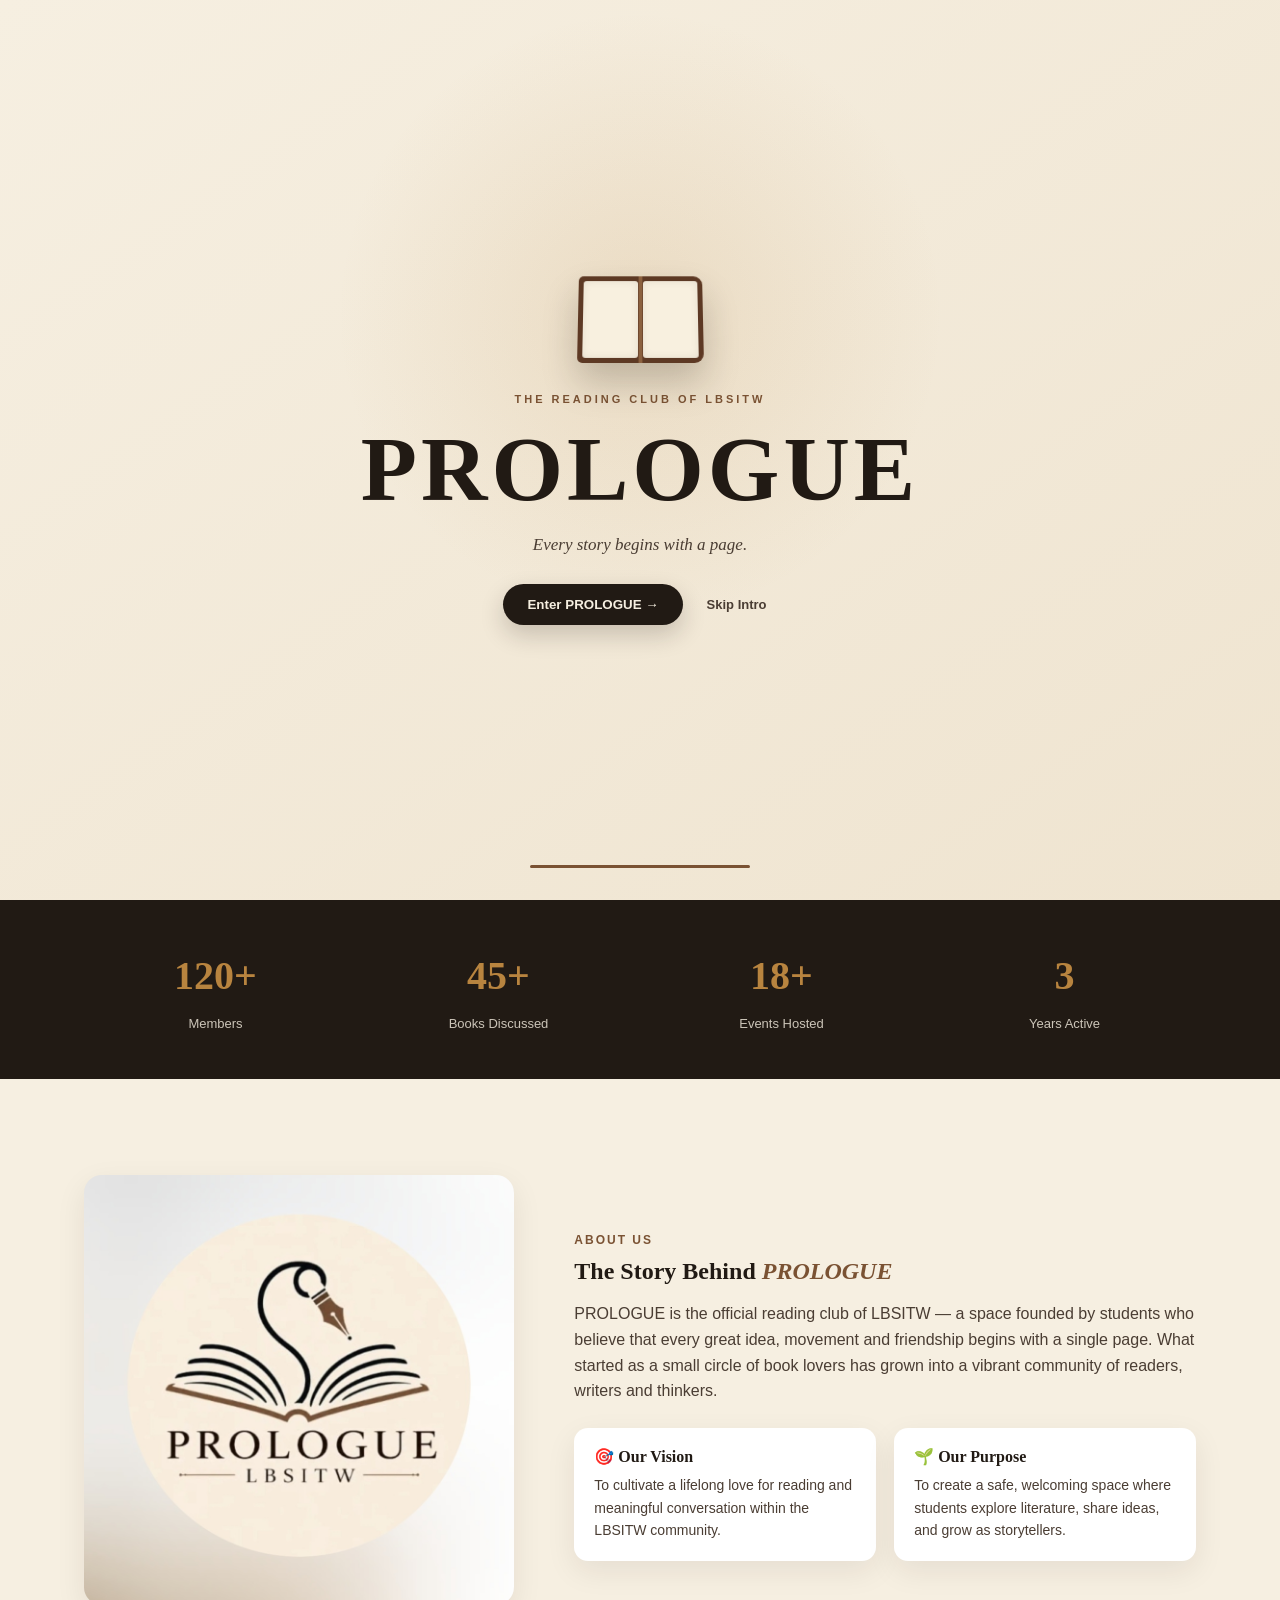
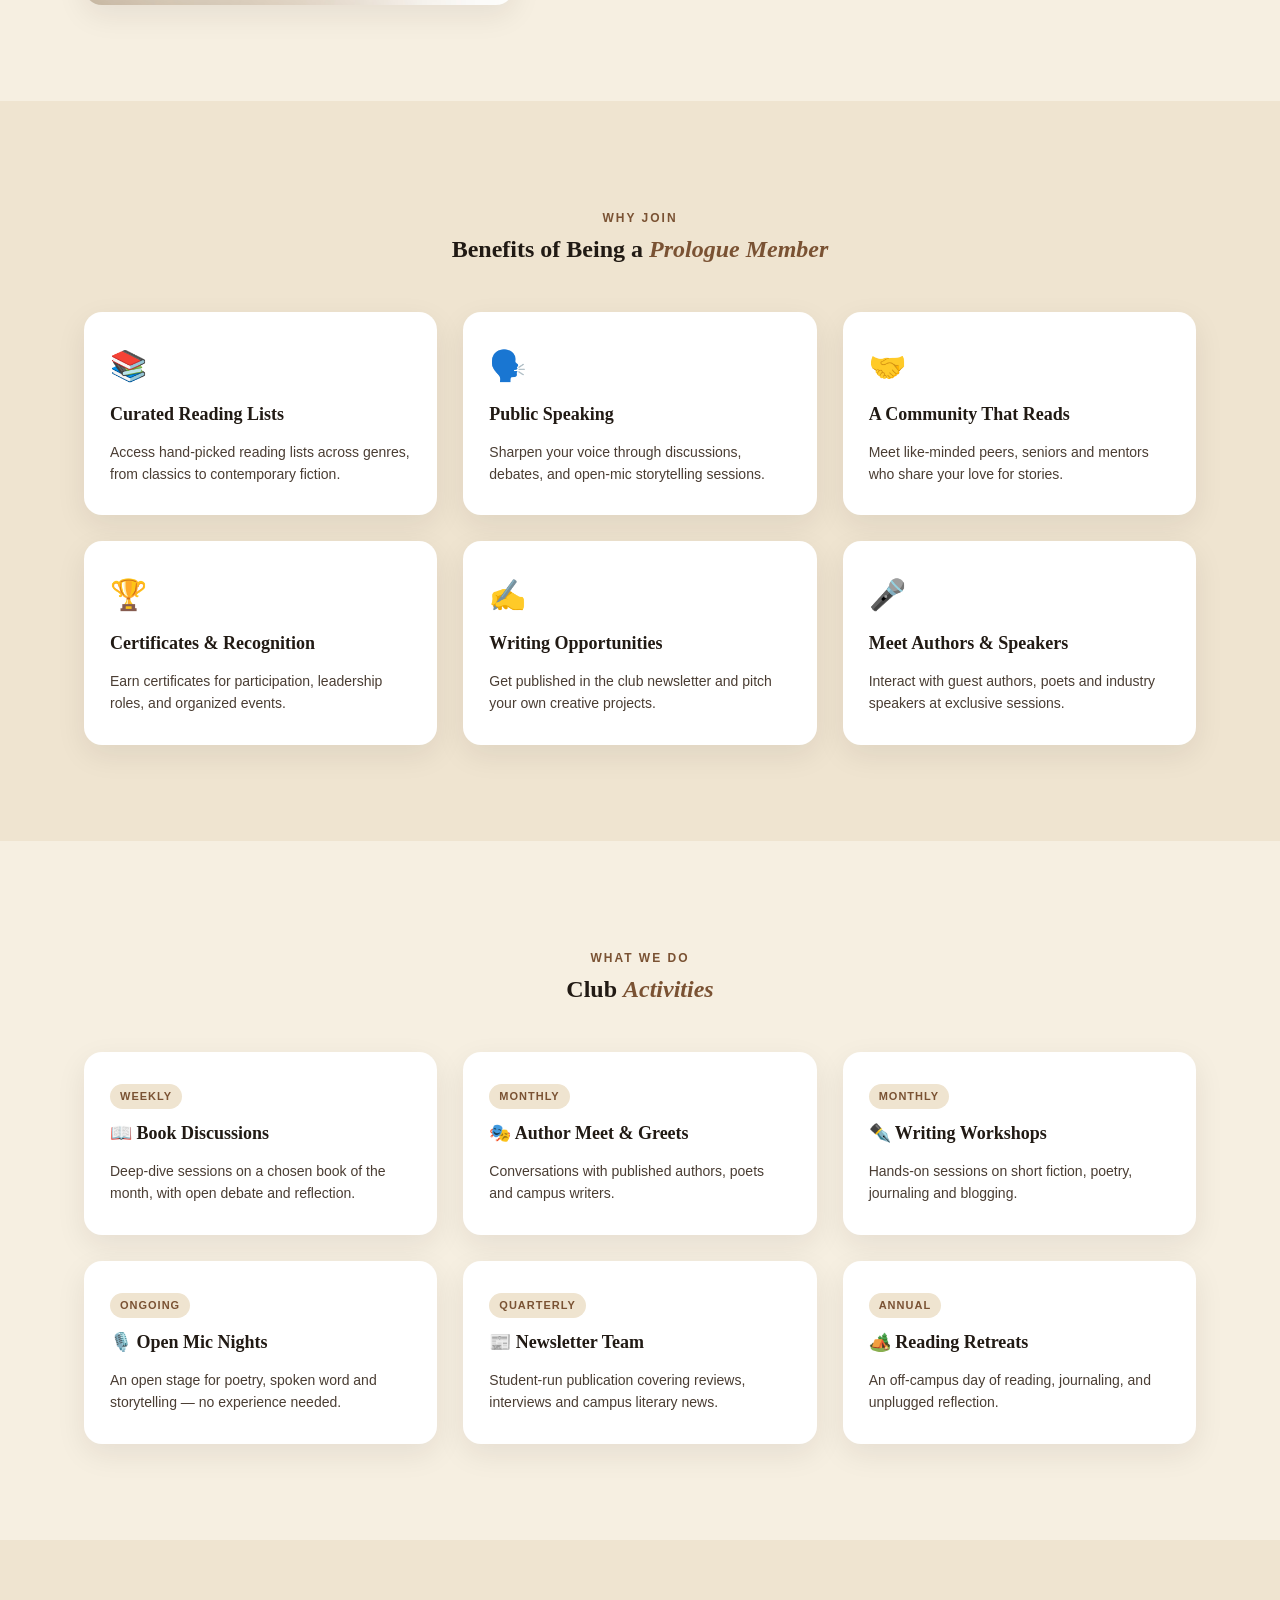
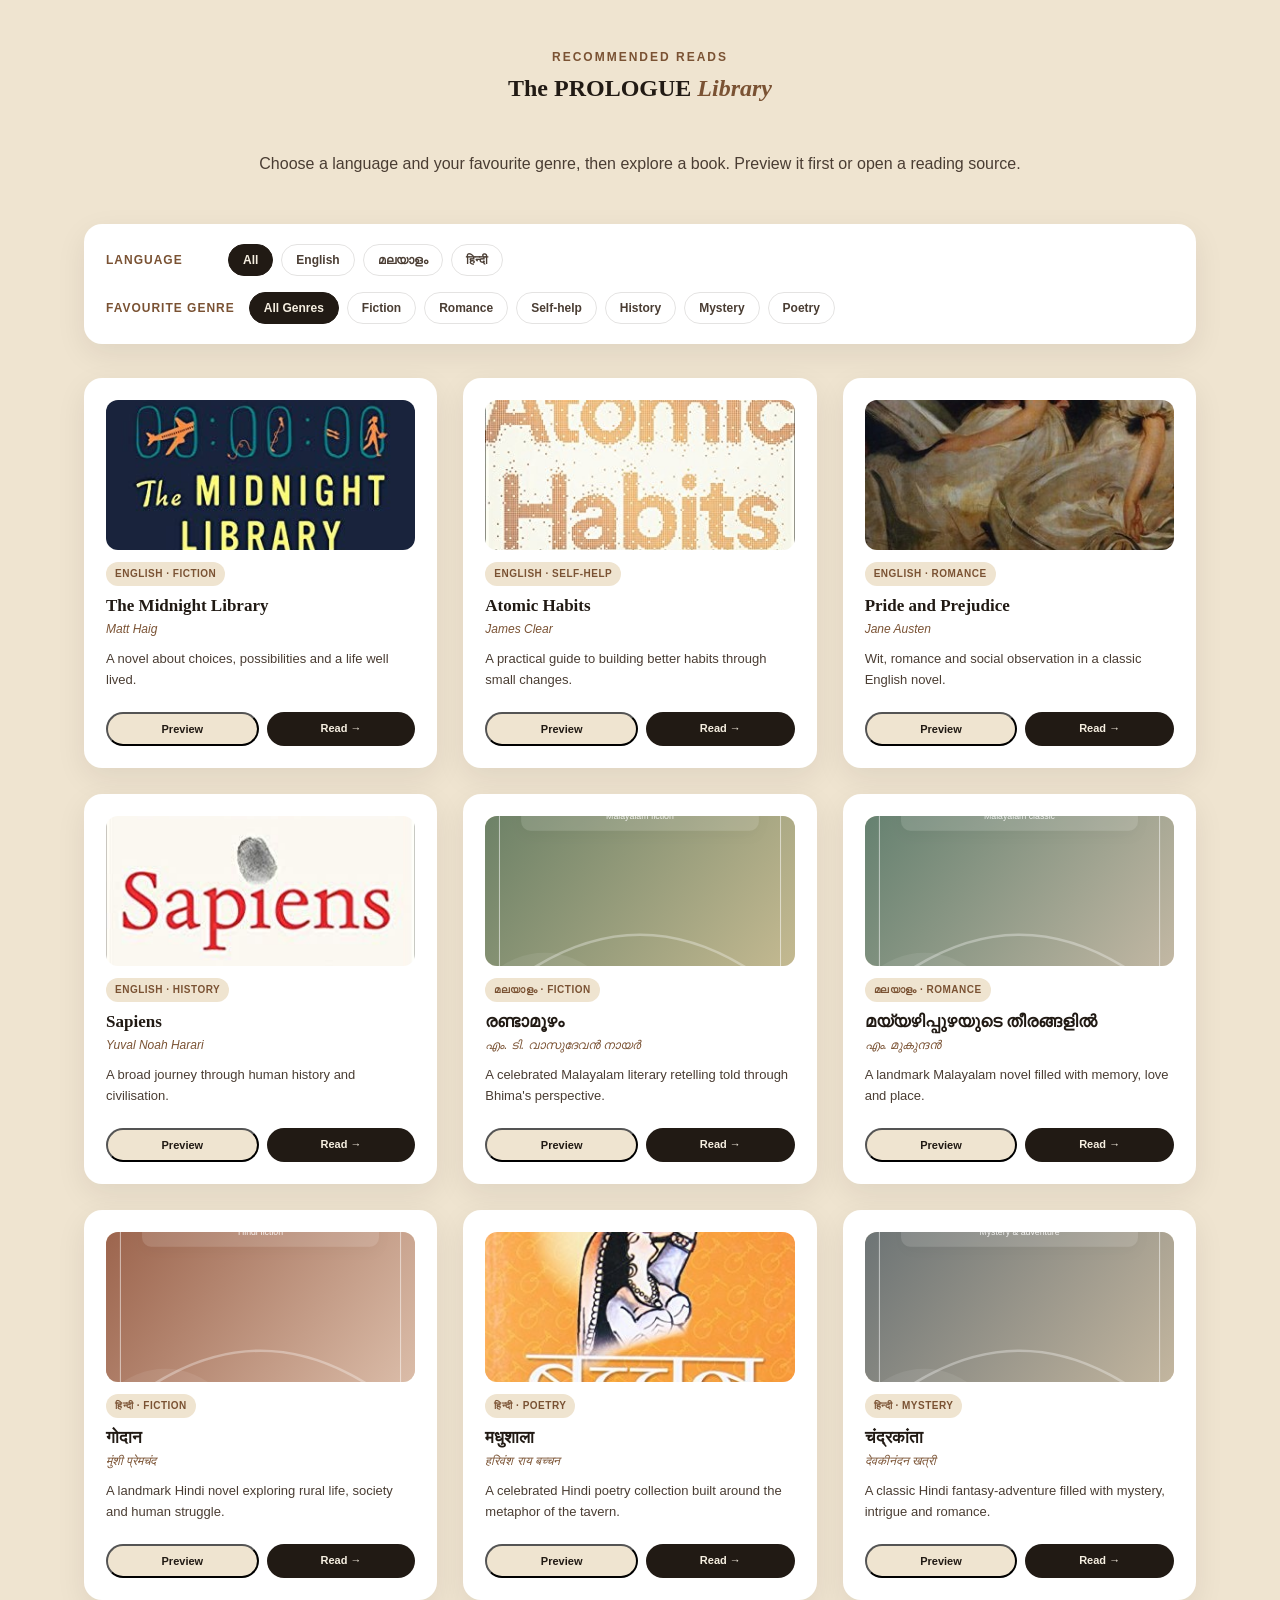
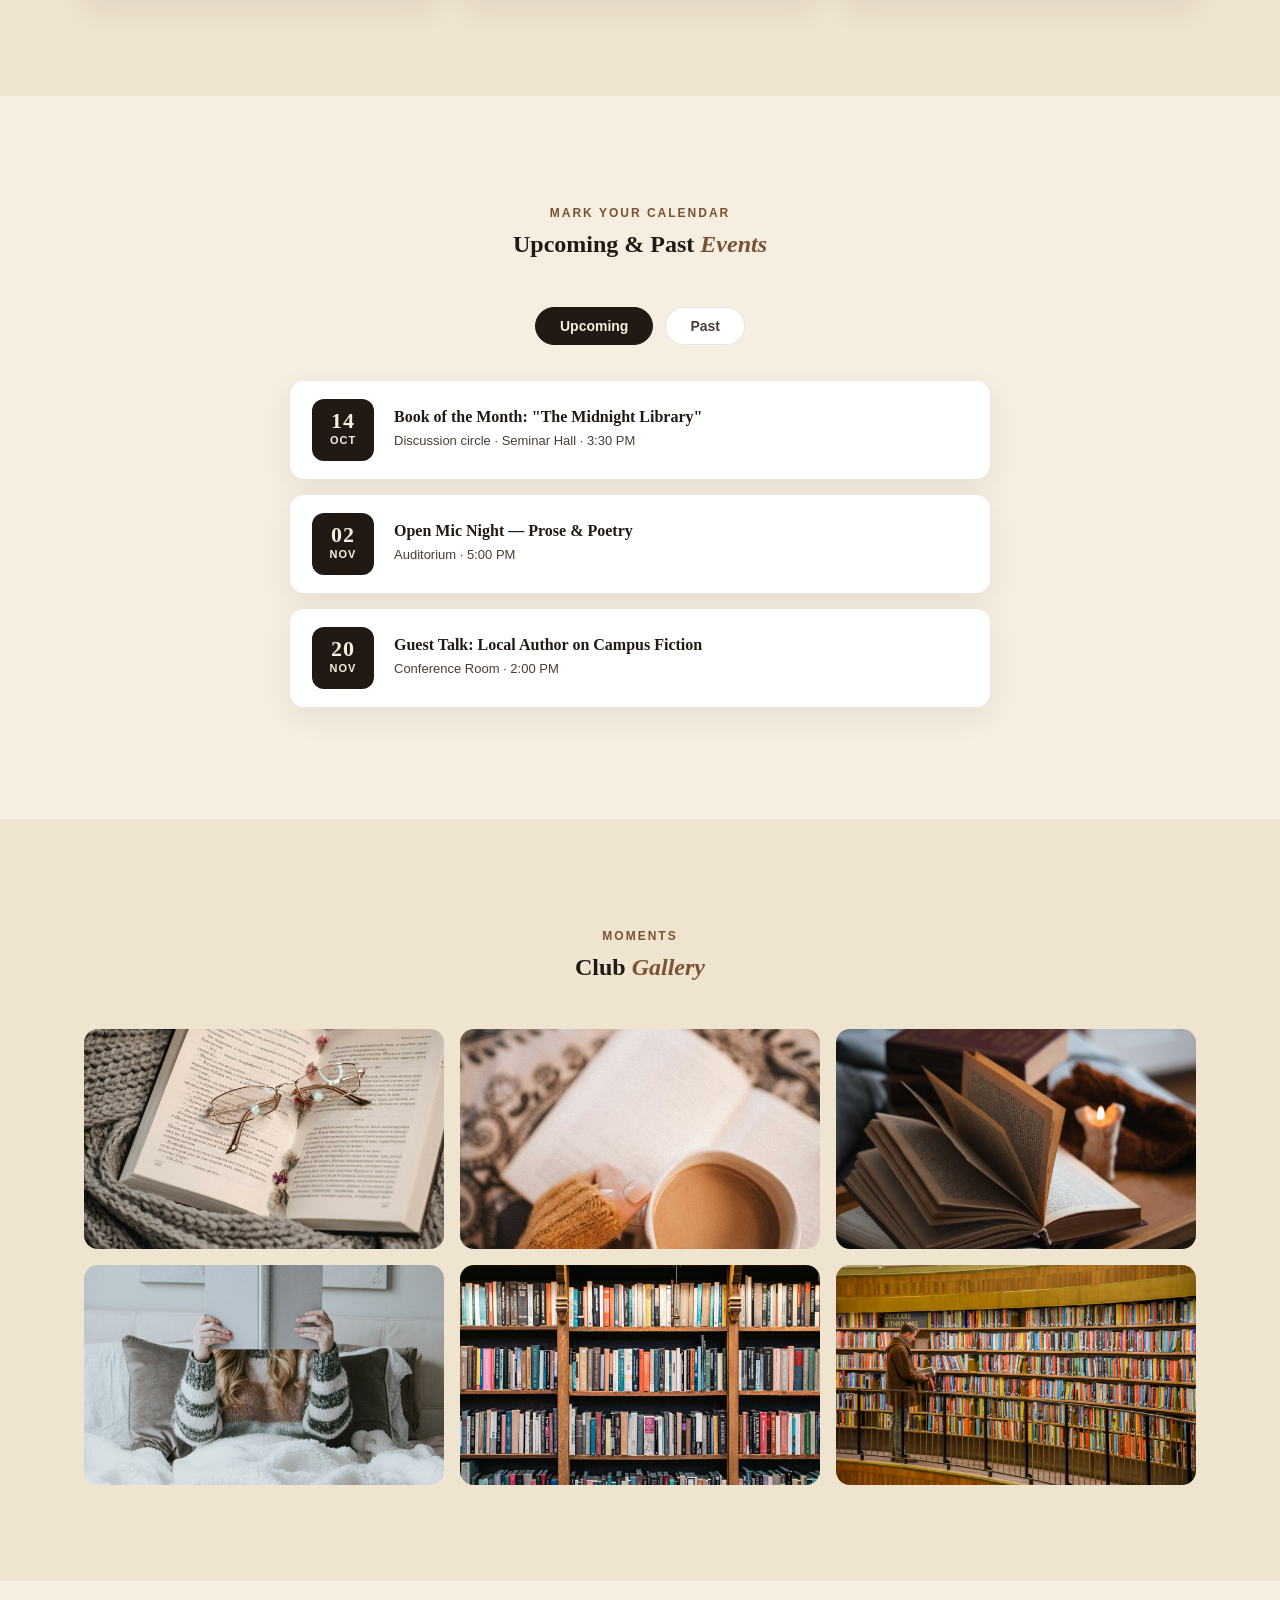
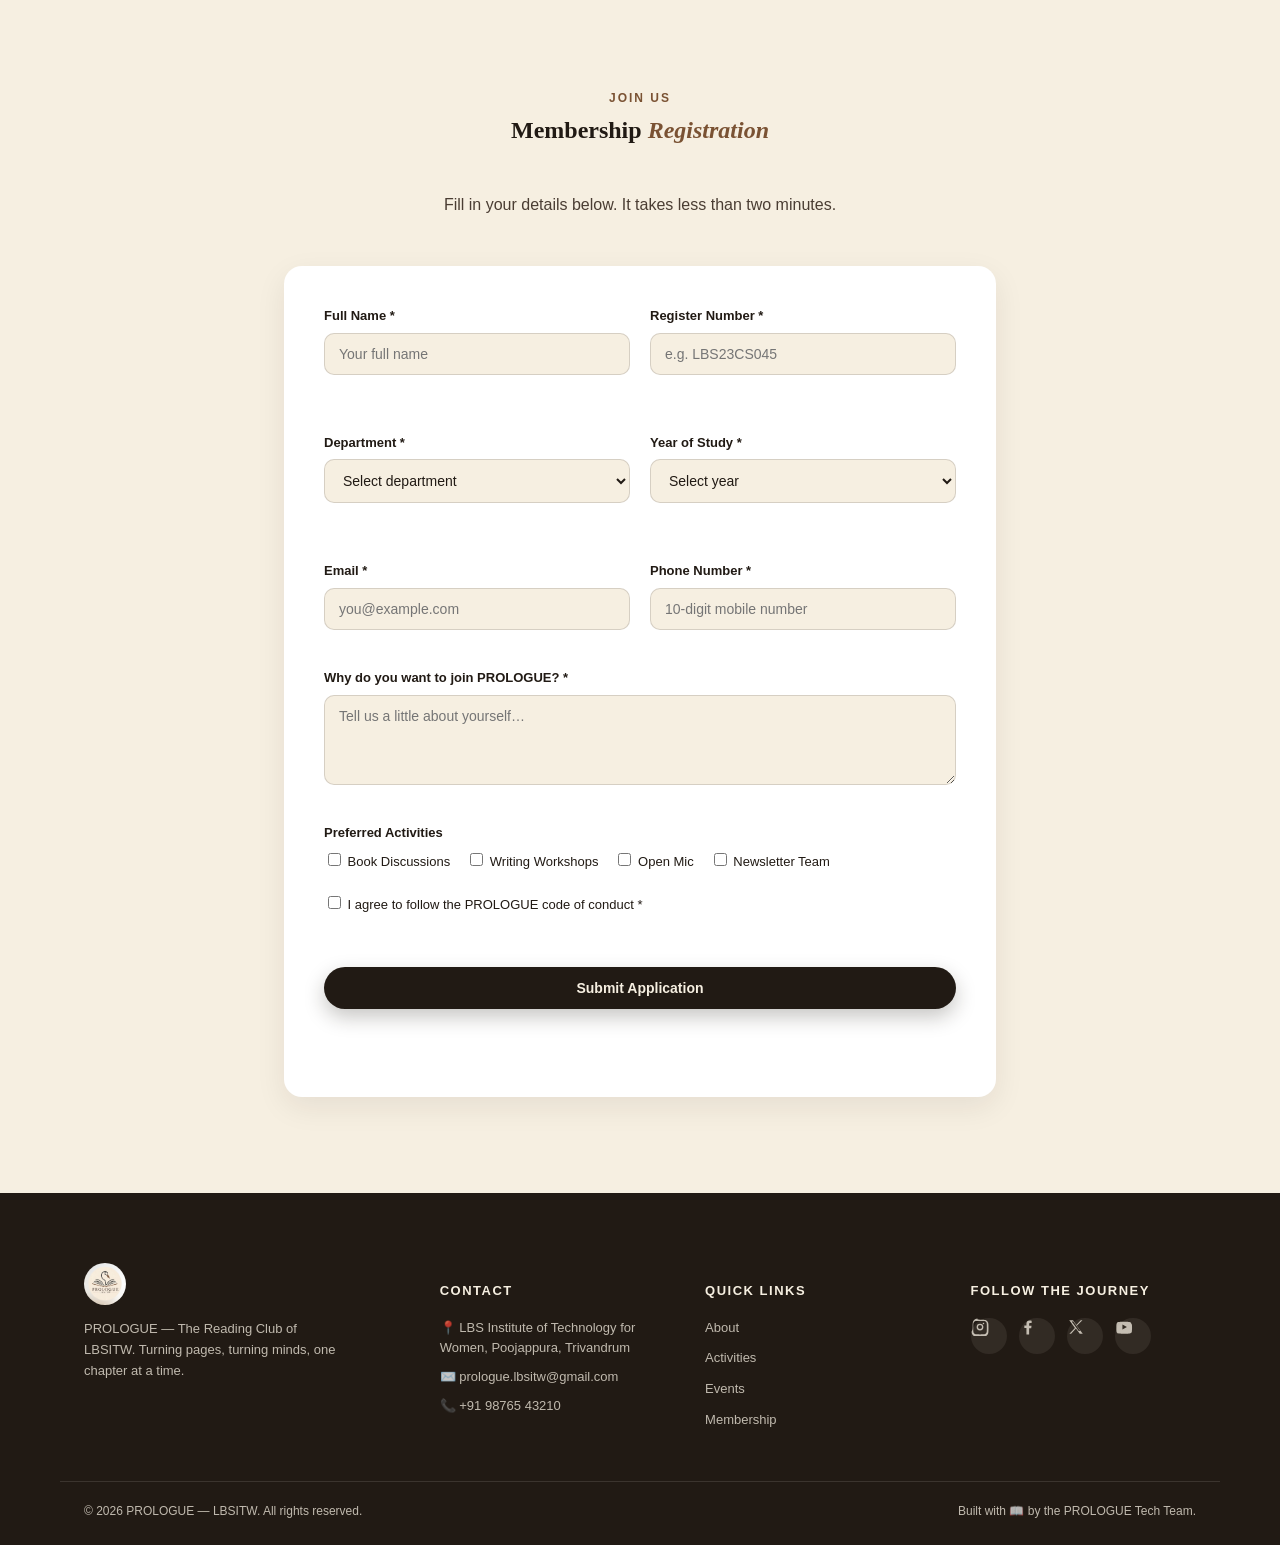
==== commit 3f1934b2: "Update image paths and script reference in index.html" ====
--- a/index.html
+++ b/index.html
@@ -947,55 +947,55 @@
 
     <div class="library-grid" id="libraryGrid">
       <article class="book-card" data-language="english" data-genre="fiction">
-        <div class="book-cover"><img src="books/midnight-library.jpg" alt="The Midnight Library book cover" loading="lazy" onerror="this.onerror=null;this.src='books/midnight-library.svg';"></div><span class="book-tag">English · Fiction</span>
+        <div class="book-cover"><img src="midnight-library.jpg" alt="The Midnight Library book cover" loading="lazy" onerror="this.onerror=null;this.src='midnight-library.svg';"></div><span class="book-tag">English · Fiction</span>
         <h3>The Midnight Library</h3><p class="book-author">Matt Haig</p>
         <p class="book-blurb">A novel about choices, possibilities and a life well lived.</p>
         <div class="book-actions"><button type="button" class="book-btn preview" data-preview data-read-url="https://books.google.com/books?q=intitle:The+Midnight+Library+inauthor:Matt+Haig">Preview</button><a href="https://openlibrary.org/search?q=The+Midnight+Library+Matt+Haig" target="_blank" rel="noopener" class="book-btn read">Read →</a></div>
       </article>
       <article class="book-card" data-language="english" data-genre="self-help">
-        <div class="book-cover"><img src="books/atomic-habits.jpg" alt="Atomic Habits book cover" loading="lazy" onerror="this.onerror=null;this.src='books/atomic-habits.svg';"></div><span class="book-tag">English · Self-help</span>
+        <div class="book-cover"><img src="atomic-habits.jpg" alt="Atomic Habits book cover" loading="lazy" onerror="this.onerror=null;this.src='atomic-habits.svg';"></div><span class="book-tag">English · Self-help</span>
         <h3>Atomic Habits</h3><p class="book-author">James Clear</p>
         <p class="book-blurb">A practical guide to building better habits through small changes.</p>
         <div class="book-actions"><button type="button" class="book-btn preview" data-preview data-read-url="https://books.google.com/books?q=intitle:Atomic+Habits+inauthor:James+Clear">Preview</button><a href="https://openlibrary.org/search?q=Atomic+Habits+James+Clear" target="_blank" rel="noopener" class="book-btn read">Read →</a></div>
       </article>
       <article class="book-card" data-language="english" data-genre="romance">
-        <div class="book-cover"><img src="books/pride-prejudice.jpg" alt="Pride and Prejudice book cover" loading="lazy" onerror="this.onerror=null;this.src='books/pride-prejudice.svg';"></div><span class="book-tag">English · Romance</span>
+        <div class="book-cover"><img src="pride-prejudice.jpg" alt="Pride and Prejudice book cover" loading="lazy" onerror="this.onerror=null;this.src='pride-prejudice.svg';"></div><span class="book-tag">English · Romance</span>
         <h3>Pride and Prejudice</h3><p class="book-author">Jane Austen</p>
         <p class="book-blurb">Wit, romance and social observation in a classic English novel.</p>
         <div class="book-actions"><button type="button" class="book-btn preview" data-preview data-read-url="https://books.google.com/books?q=intitle:Pride+and+Prejudice+inauthor:Jane+Austen">Preview</button><a href="https://openlibrary.org/search?q=Pride+and+Prejudice+Jane+Austen" target="_blank" rel="noopener" class="book-btn read">Read →</a></div>
       </article>
       <article class="book-card" data-language="english" data-genre="history">
-        <div class="book-cover"><img src="books/sapiens.jpg" alt="Sapiens book cover" loading="lazy" onerror="this.onerror=null;this.src='books/sapiens.svg';"></div><span class="book-tag">English · History</span>
+        <div class="book-cover"><img src="sapiens.jpg" alt="Sapiens book cover" loading="lazy" onerror="this.onerror=null;this.src='sapiens.svg';"></div><span class="book-tag">English · History</span>
         <h3>Sapiens</h3><p class="book-author">Yuval Noah Harari</p>
         <p class="book-blurb">A broad journey through human history and civilisation.</p>
         <div class="book-actions"><button type="button" class="book-btn preview" data-preview data-read-url="https://books.google.com/books?q=intitle:Sapiens+inauthor:Yuval+Noah+Harari">Preview</button><a href="https://openlibrary.org/search?q=Sapiens+Yuval+Noah+Harari" target="_blank" rel="noopener" class="book-btn read">Read →</a></div>
       </article>
       <article class="book-card" data-language="malayalam" data-genre="fiction">
-        <div class="book-cover"><img src="books/randamoozham.svg" alt="രണ്ടാമൂഴം book cover" loading="lazy"></div><span class="book-tag">മലയാളം · Fiction</span>
+        <div class="book-cover"><img src="randamoozham.svg" alt="രണ്ടാമൂഴം book cover" loading="lazy"></div><span class="book-tag">മലയാളം · Fiction</span>
         <h3>രണ്ടാമൂഴം</h3><p class="book-author">എം. ടി. വാസുദേവൻ നായർ</p>
         <p class="book-blurb">A celebrated Malayalam literary retelling told through Bhima's perspective.</p>
         <div class="book-actions"><button type="button" class="book-btn preview" data-preview data-read-url="https://books.google.com/books?q=intitle:%E0%B4%B0%E0%B4%A3%E0%B5%8D%E0%B4%9F%E0%B4%BE%E0%B4%AE%E0%B5%82%E0%B4%B4%E0%B4%82">Preview</button><a href="https://openlibrary.org/search?q=%E0%B4%B0%E0%B4%A3%E0%B5%8D%E0%B4%9F%E0%B4%BE%E0%B4%AE%E0%B5%82%E0%B4%B4%E0%B4%82" target="_blank" rel="noopener" class="book-btn read">Read →</a></div>
       </article>
       <article class="book-card" data-language="malayalam" data-genre="romance">
-        <div class="book-cover"><img src="https://covers.openlibrary.org/b/isbn/9788171302319-L.jpg" alt="മയ്യഴിപ്പുഴയുടെ തീരങ്ങളിൽ book cover" loading="lazy" onerror="this.onerror=null;this.src='books/mayyazhi.svg';"></div><span class="book-tag">മലയാളം · Romance</span>
+        <div class="book-cover"><img src="https://covers.openlibrary.org/b/isbn/9788171302319-L.jpg" alt="മയ്യഴിപ്പുഴയുടെ തീരങ്ങളിൽ book cover" loading="lazy" onerror="this.onerror=null;this.src='mayyazhi.svg';"></div><span class="book-tag">മലയാളം · Romance</span>
         <h3>മയ്യഴിപ്പുഴയുടെ തീരങ്ങളിൽ</h3><p class="book-author">എം. മുകുന്ദൻ</p>
         <p class="book-blurb">A landmark Malayalam novel filled with memory, love and place.</p>
         <div class="book-actions"><button type="button" class="book-btn preview" data-preview data-read-url="https://books.google.com/books?q=intitle:%E0%B4%AE%E0%B4%AF%E0%B5%8D%E0%B4%AF%E0%B4%B4%E0%B4%BF%E0%B4%AA%E0%B5%8D%E0%B4%AA%E0%B5%81%E0%B4%B4%E0%B4%AF%E0%B5%81%E0%B4%9F%E0%B5%86+%E0%B4%A4%E0%B5%80%E0%B4%B0%E0%B4%99%E0%B5%8D%E0%B4%99%E0%B4%B3%E0%B4%BF%E0%B5%BD">Preview</button><a href="https://openlibrary.org/search?q=%E0%B4%AE%E0%B4%AF%E0%B5%8D%E0%B4%AF%E0%B4%B4%E0%B4%BF%E0%B4%AA%E0%B5%8D%E0%B4%AA%E0%B5%81%E0%B4%B4%E0%B4%AF%E0%B5%81%E0%B4%9F%E0%B5%86+%E0%B4%A4%E0%B5%80%E0%B4%B0%E0%B4%99%E0%B5%8D%E0%B4%99%E0%B4%B3%E0%B4%BF%E0%B5%BD" target="_blank" rel="noopener" class="book-btn read">Read →</a></div>
       </article>
       <article class="book-card" data-language="hindi" data-genre="fiction">
-        <div class="book-cover"><img src="books/godaan.svg" alt="गोदान book cover" loading="lazy"></div><span class="book-tag">हिन्दी · Fiction</span>
+        <div class="book-cover"><img src="godaan.svg" alt="गोदान book cover" loading="lazy"></div><span class="book-tag">हिन्दी · Fiction</span>
         <h3>गोदान</h3><p class="book-author">मुंशी प्रेमचंद</p>
         <p class="book-blurb">A landmark Hindi novel exploring rural life, society and human struggle.</p>
         <div class="book-actions"><button type="button" class="book-btn preview" data-preview data-read-url="https://books.google.com/books?q=intitle:%E0%A4%97%E0%A5%8B%E0%A4%A6%E0%A4%BE%E0%A4%A8+inauthor:%E0%A4%AA%E0%A5%8D%E0%A4%B0%E0%A5%87%E0%A4%AE%E0%A4%9A%E0%A4%82%E0%A4%A6">Preview</button><a href="https://openlibrary.org/search?q=%E0%A4%97%E0%A5%8B%E0%A4%A6%E0%A4%BE%E0%A4%A8+Premchand" target="_blank" rel="noopener" class="book-btn read">Read →</a></div>
       </article>
       <article class="book-card" data-language="hindi" data-genre="poetry">
-        <div class="book-cover"><img src="books/madhushala.jpg" alt="मधुशाला book cover" loading="lazy" onerror="this.onerror=null;this.src='books/madhushala.svg';"></div><span class="book-tag">हिन्दी · Poetry</span>
+        <div class="book-cover"><img src="madhushala.jpg" alt="मधुशाला book cover" loading="lazy" onerror="this.onerror=null;this.src='madhushala.svg';"></div><span class="book-tag">हिन्दी · Poetry</span>
         <h3>मधुशाला</h3><p class="book-author">हरिवंश राय बच्चन</p>
         <p class="book-blurb">A celebrated Hindi poetry collection built around the metaphor of the tavern.</p>
         <div class="book-actions"><button type="button" class="book-btn preview" data-preview data-read-url="https://books.google.com/books?q=intitle:%E0%A4%AE%E0%A4%A7%E0%A5%81%E0%A4%B6%E0%A4%BE%E0%A4%B2%E0%A4%BE">Preview</button><a href="https://openlibrary.org/search?q=%E0%A4%AE%E0%A4%A7%E0%A5%81%E0%A4%B6%E0%A4%BE%E0%A4%B2%E0%A4%BE" target="_blank" rel="noopener" class="book-btn read">Read →</a></div>
       </article>
       <article class="book-card" data-language="hindi" data-genre="mystery">
-        <div class="book-cover"><img src="books/chandrakanta.svg" alt="चंद्रकांता book cover" loading="lazy"></div><span class="book-tag">हिन्दी · Mystery</span>
+        <div class="book-cover"><img src="chandrakanta.svg" alt="चंद्रकांता book cover" loading="lazy"></div><span class="book-tag">हिन्दी · Mystery</span>
         <h3>चंद्रकांता</h3><p class="book-author">देवकीनंदन खत्री</p>
         <p class="book-blurb">A classic Hindi fantasy-adventure filled with mystery, intrigue and romance.</p>
         <div class="book-actions"><button type="button" class="book-btn preview" data-preview data-read-url="https://books.google.com/books?q=intitle:%E0%A4%9A%E0%A4%82%E0%A4%A6%E0%A5%8D%E0%A4%B0%E0%A4%95%E0%A4%BE%E0%A4%82%E0%A4%A4%E0%A4%BE">Preview</button><a href="https://openlibrary.org/search?q=%E0%A4%9A%E0%A4%82%E0%A4%A6%E0%A5%8D%E0%A4%B0%E0%A4%95%E0%A4%BE%E0%A4%82%E0%A4%A4%E0%A4%BE" target="_blank" rel="noopener" class="book-btn read">Read →</a></div>
@@ -1092,12 +1092,12 @@
     <h2 class="center">Club <span class="accent">Gallery</span></h2>
 
     <div class="gallery-grid" id="galleryGrid">
-      <img src="gallery/open-book-glasses.jpg" alt="Open book and glasses during a reading session" data-index="0" loading="lazy" />
-      <img src="gallery/reading-cup.jpg" alt="Reader's cup beside a book" data-index="1" loading="lazy" />
-      <img src="gallery/book-candle.jpg" alt="Open book and candle during evening reading" data-index="2" loading="lazy" />
-      <img src="gallery/reading-in-bed.jpg" alt="Quiet reading time with an open book" data-index="3" loading="lazy" />
-      <img src="gallery/library-shelves.jpg" alt="Bookshelves in a library reading space" data-index="4" loading="lazy" />
-      <img src="gallery/book-club.jpg" alt="Book club reading and discussion space" data-index="5" loading="lazy" />
+      <img src="open-book-glasses.jpg" alt="Open book and glasses during a reading session" data-index="0" loading="lazy" />
+      <img src="reading-cup.jpg" alt="Reader's cup beside a book" data-index="1" loading="lazy" />
+      <img src="book-candle.jpg" alt="Open book and candle during evening reading" data-index="2" loading="lazy" />
+      <img src="reading-in-bed.jpg" alt="Quiet reading time with an open book" data-index="3" loading="lazy" />
+      <img src="library-shelves.jpg" alt="Bookshelves in a library reading space" data-index="4" loading="lazy" />
+      <img src="book-club.jpg" alt="Book club reading and discussion space" data-index="5" loading="lazy" />
     </div>
   </div>
 </section>
@@ -1281,6 +1281,6 @@
   };
   window.setTimeout(window.skipPrologueIntro, 4500);
 </script>
-<script src="js/script.js" defer></script>
+<script src="script.js" defer></script>
 </body>
 </html>
